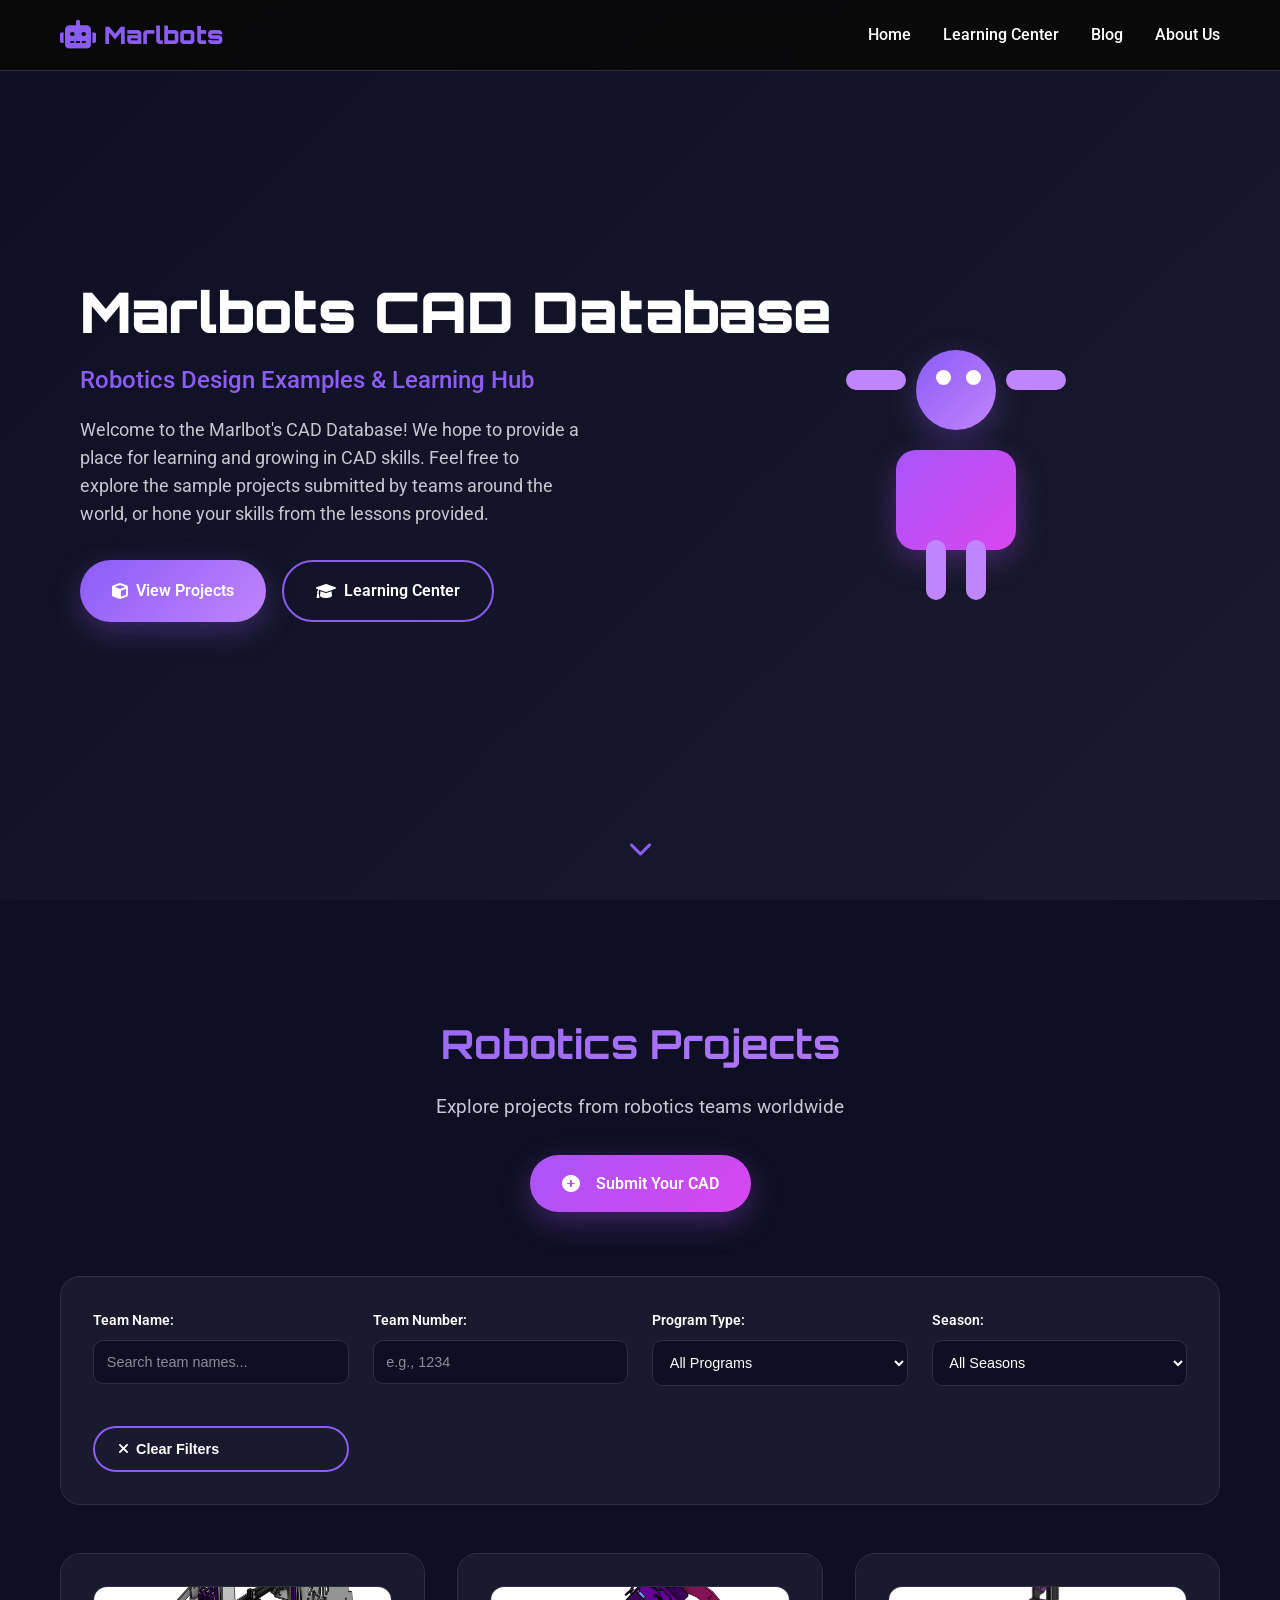
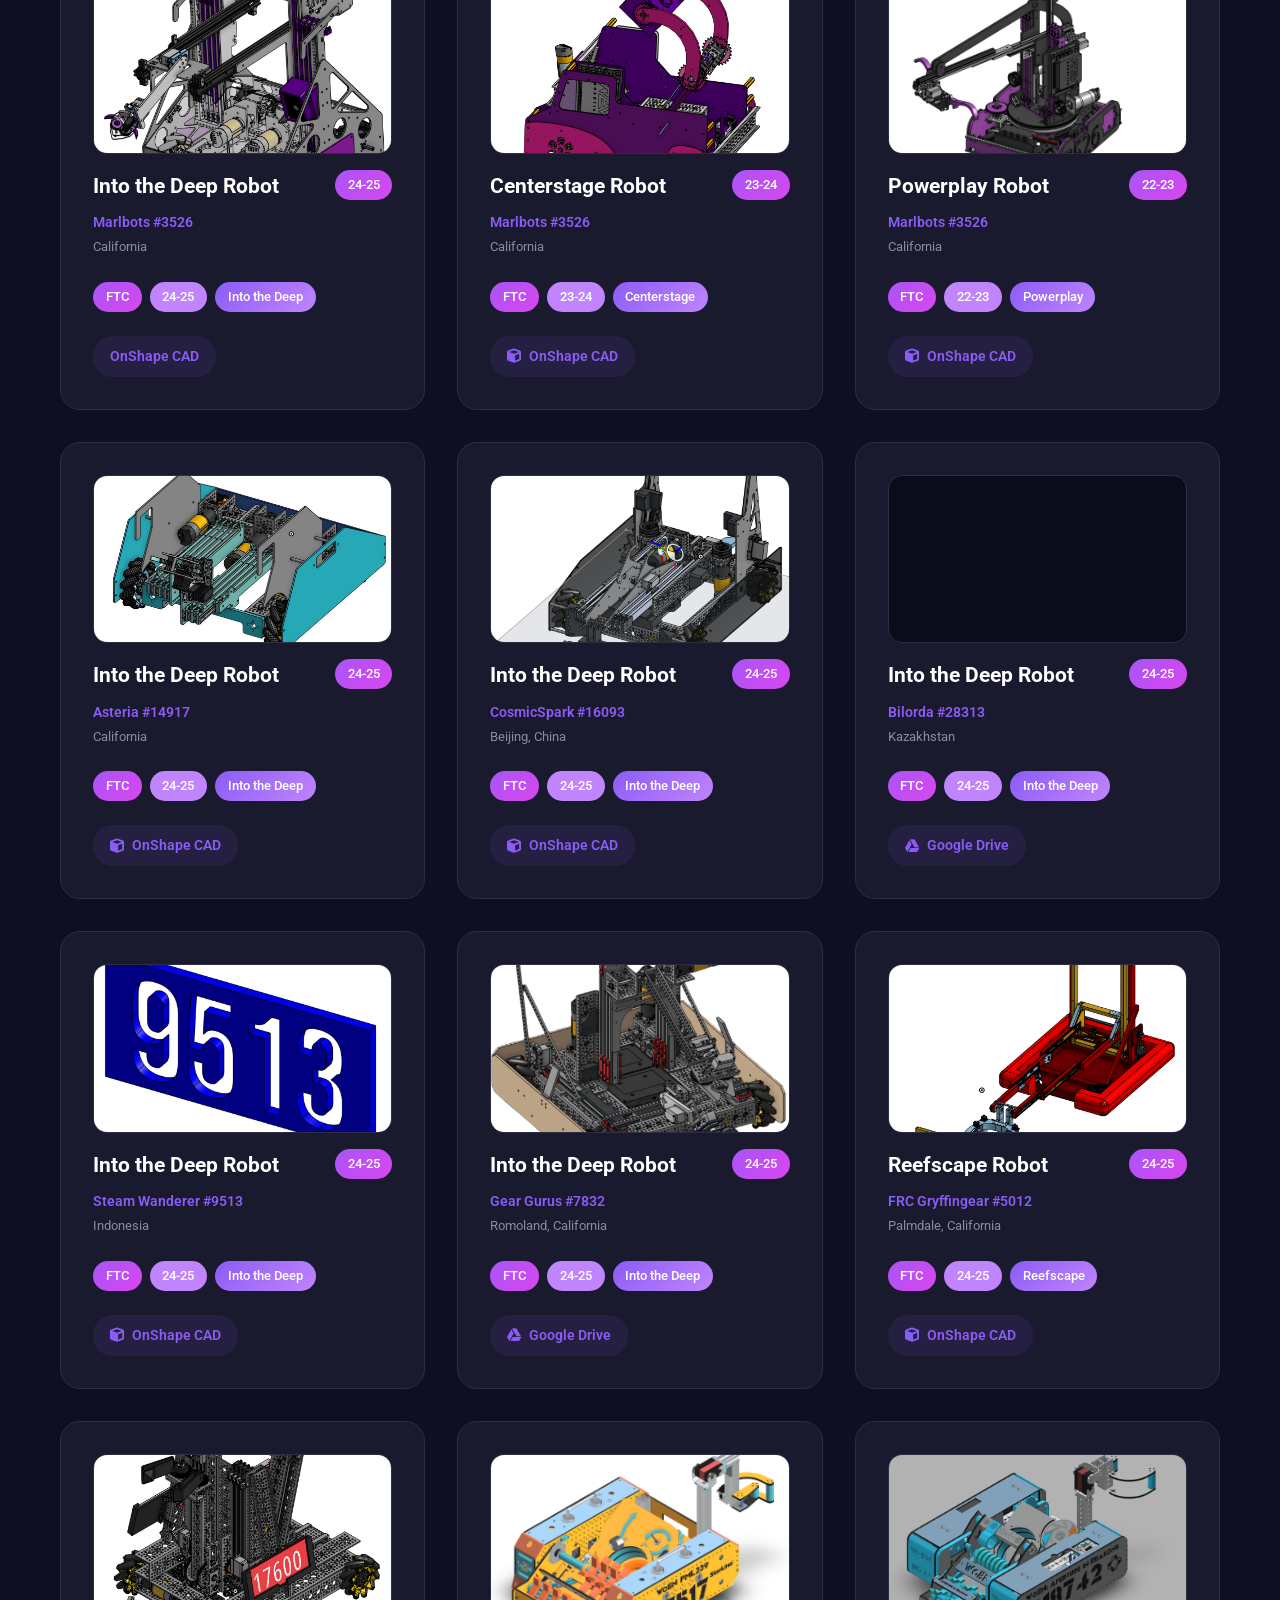
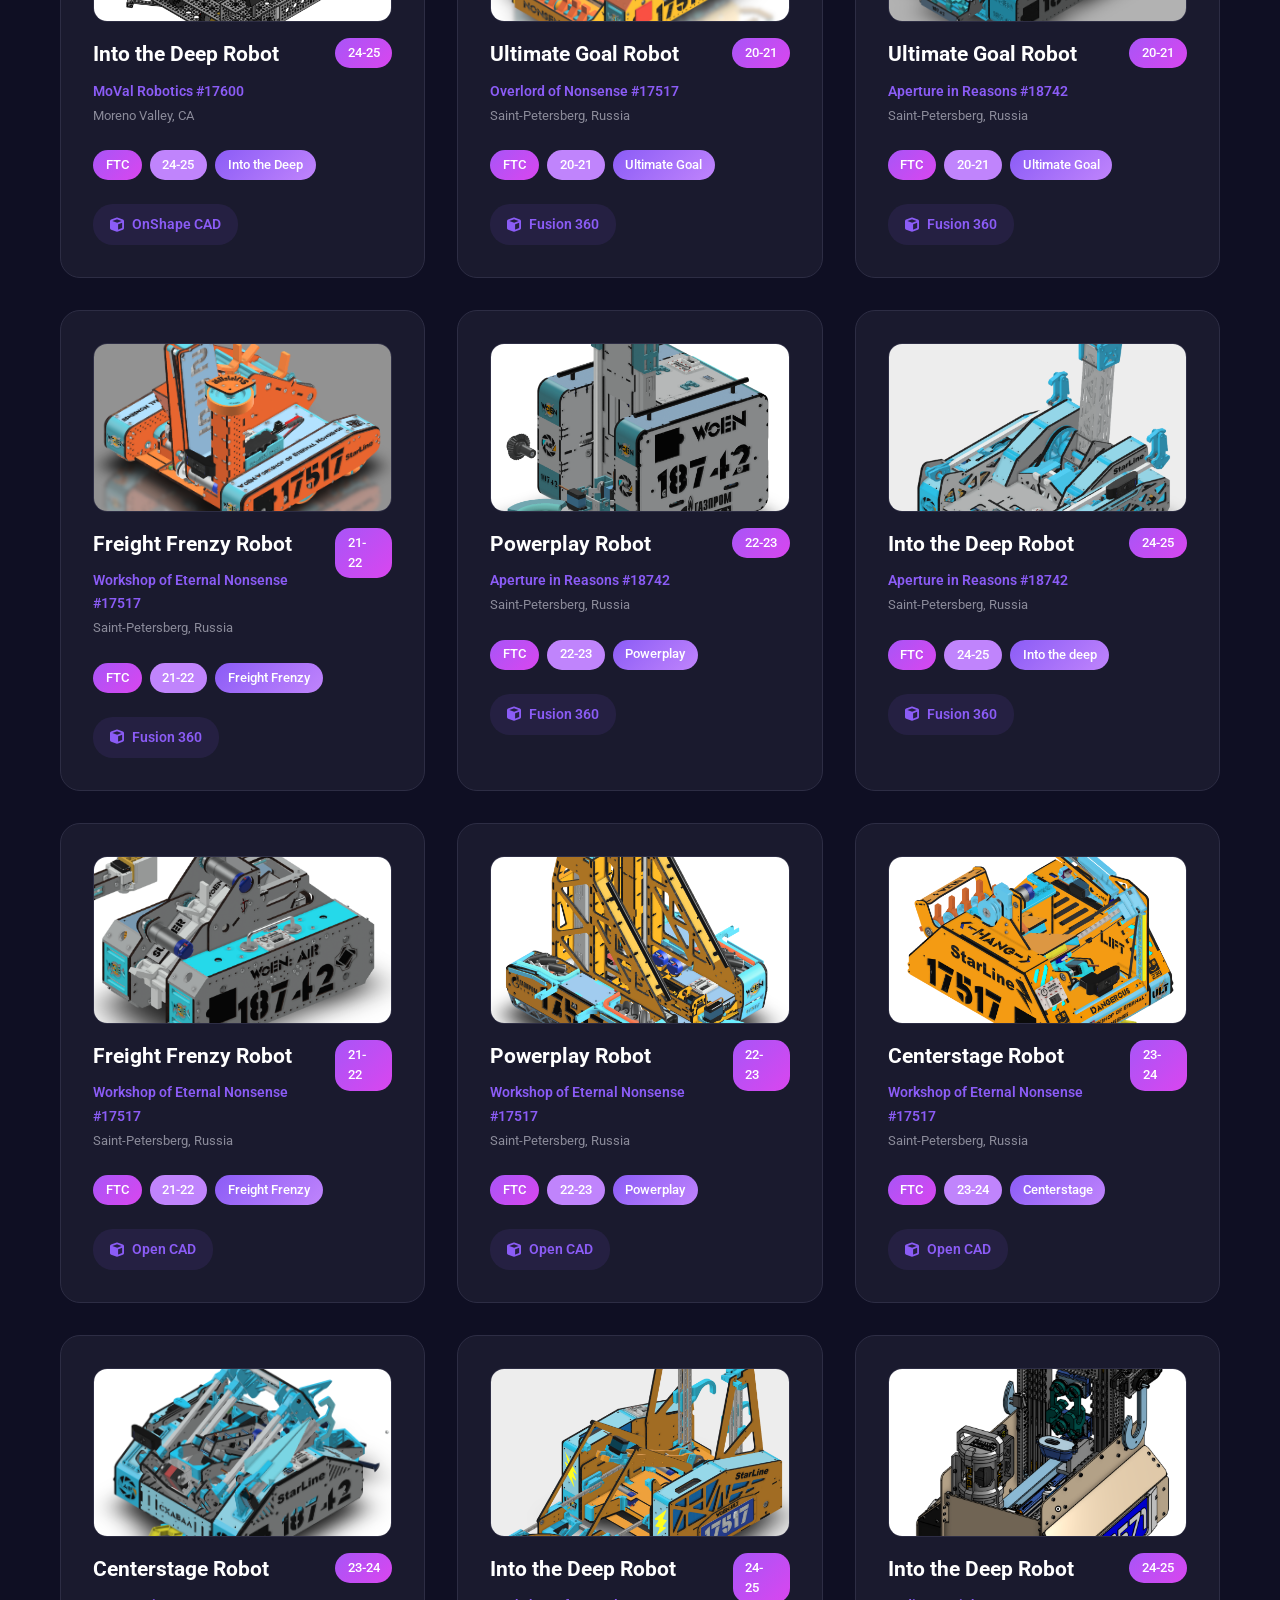
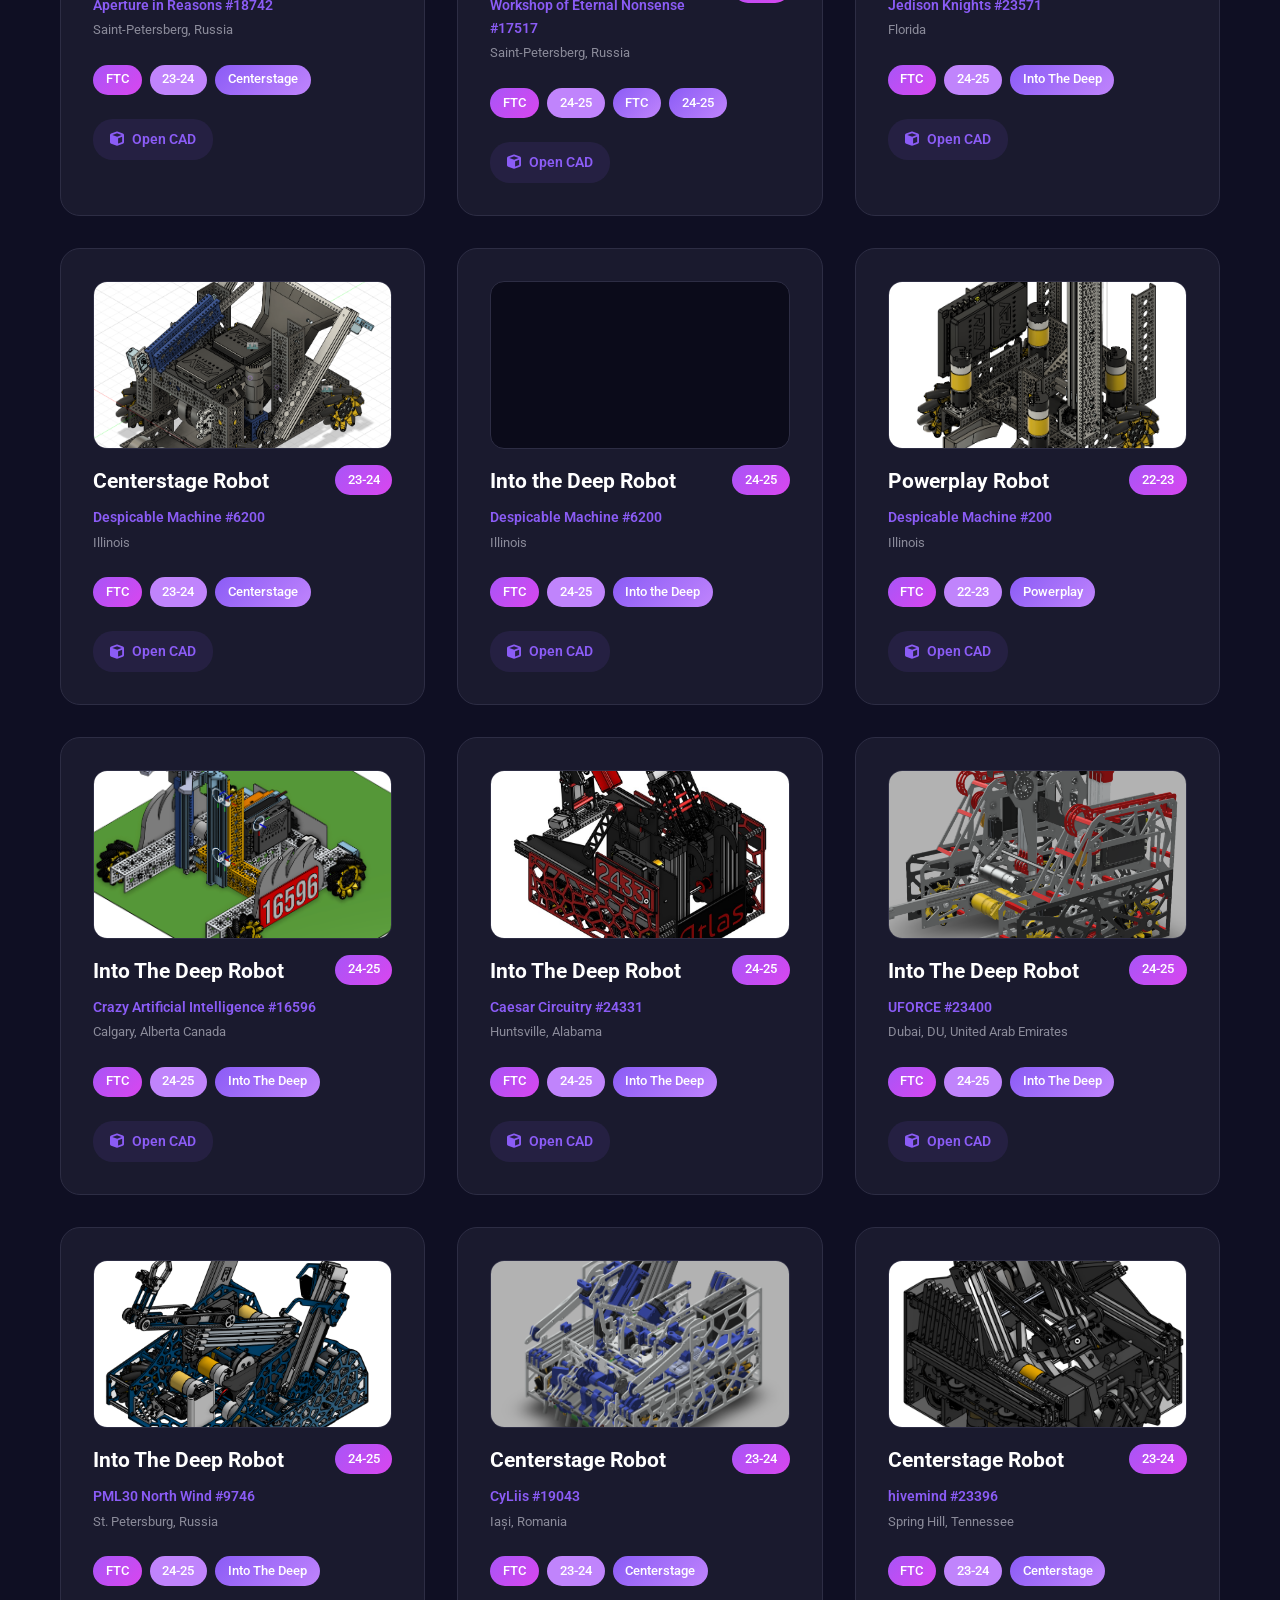
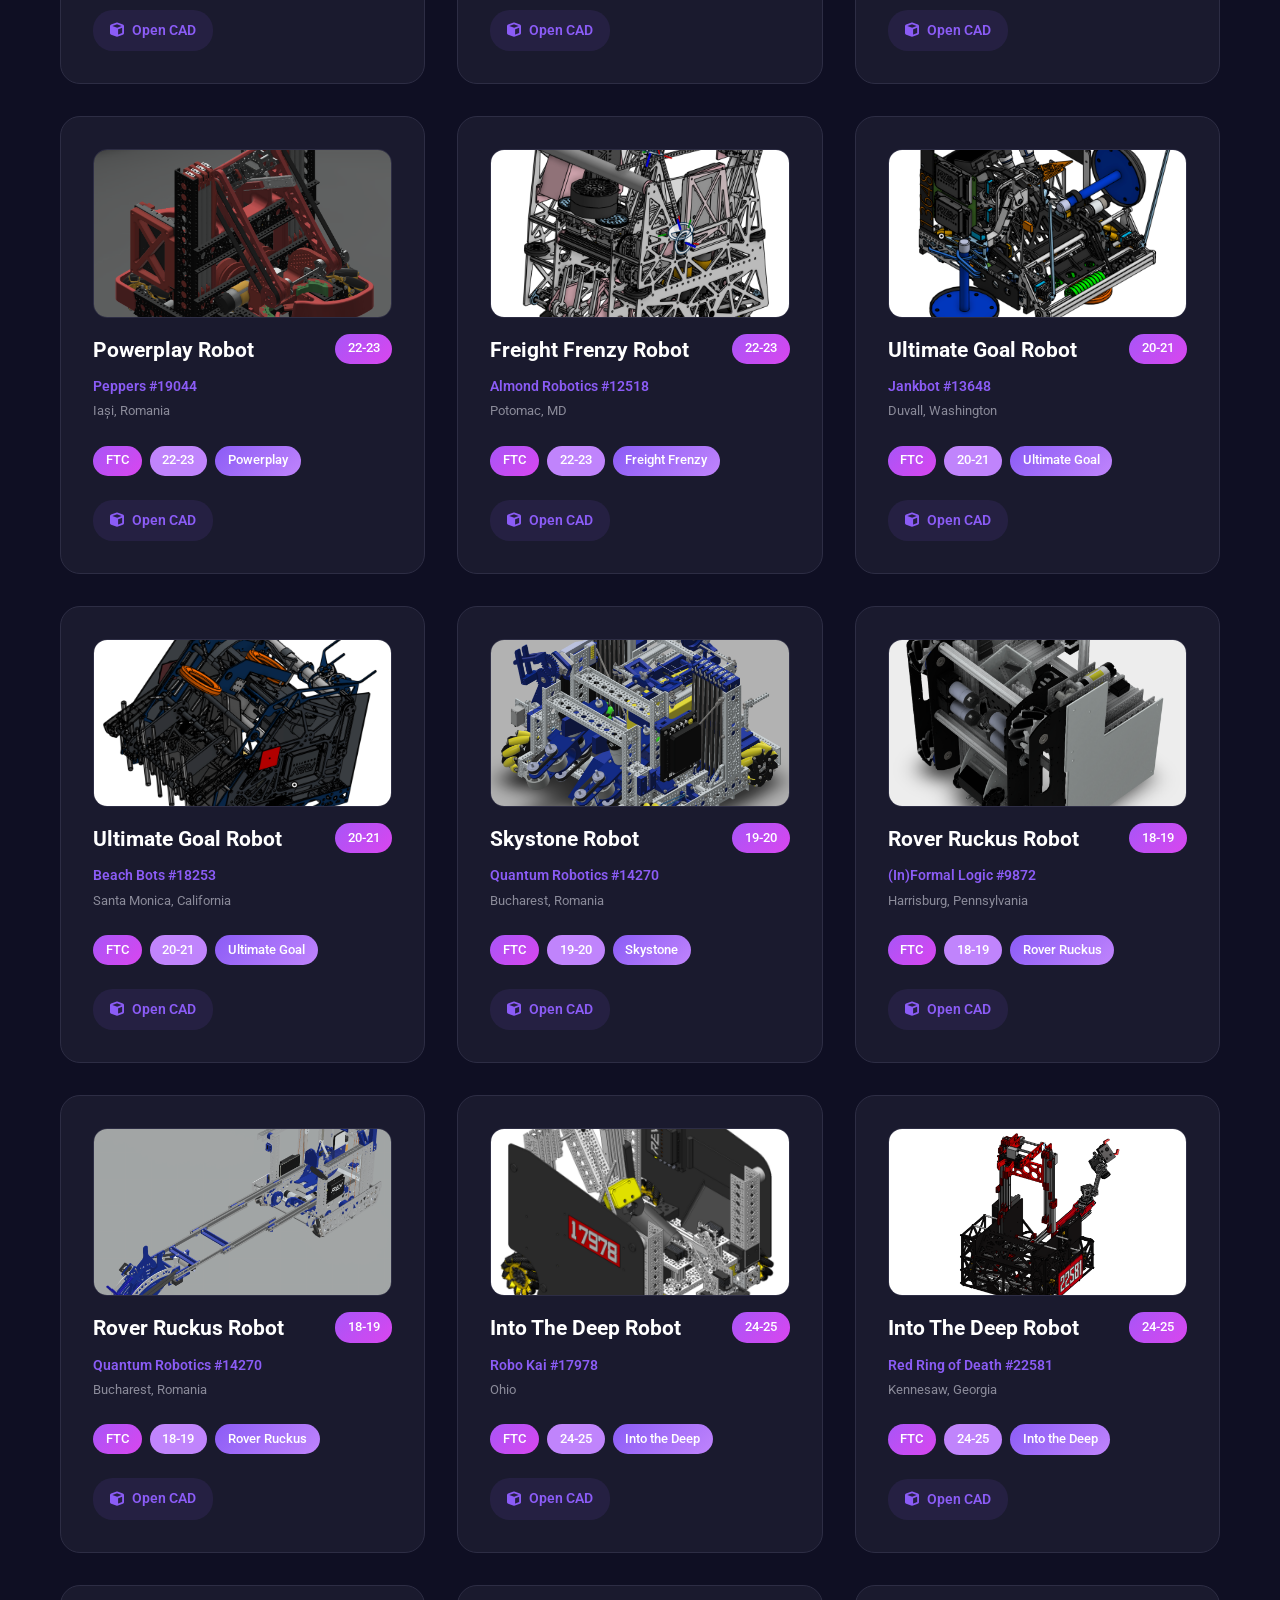
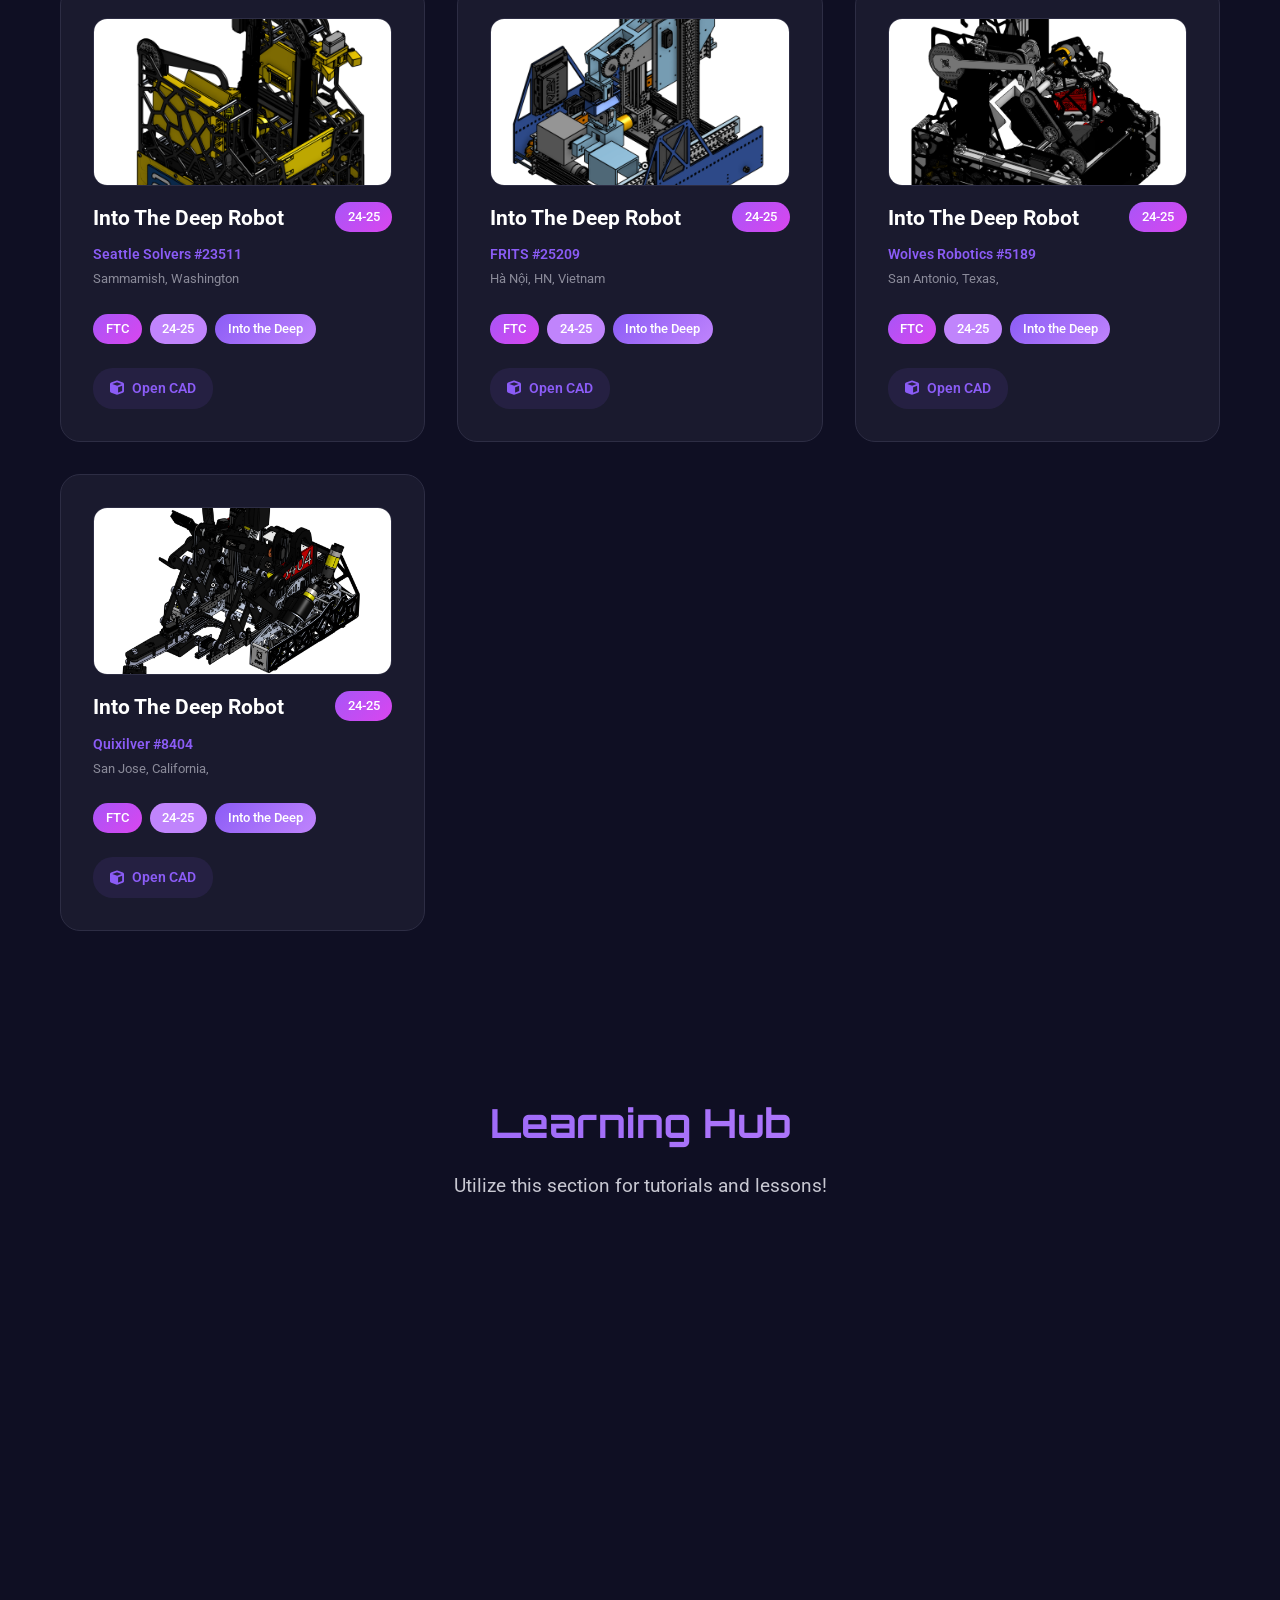
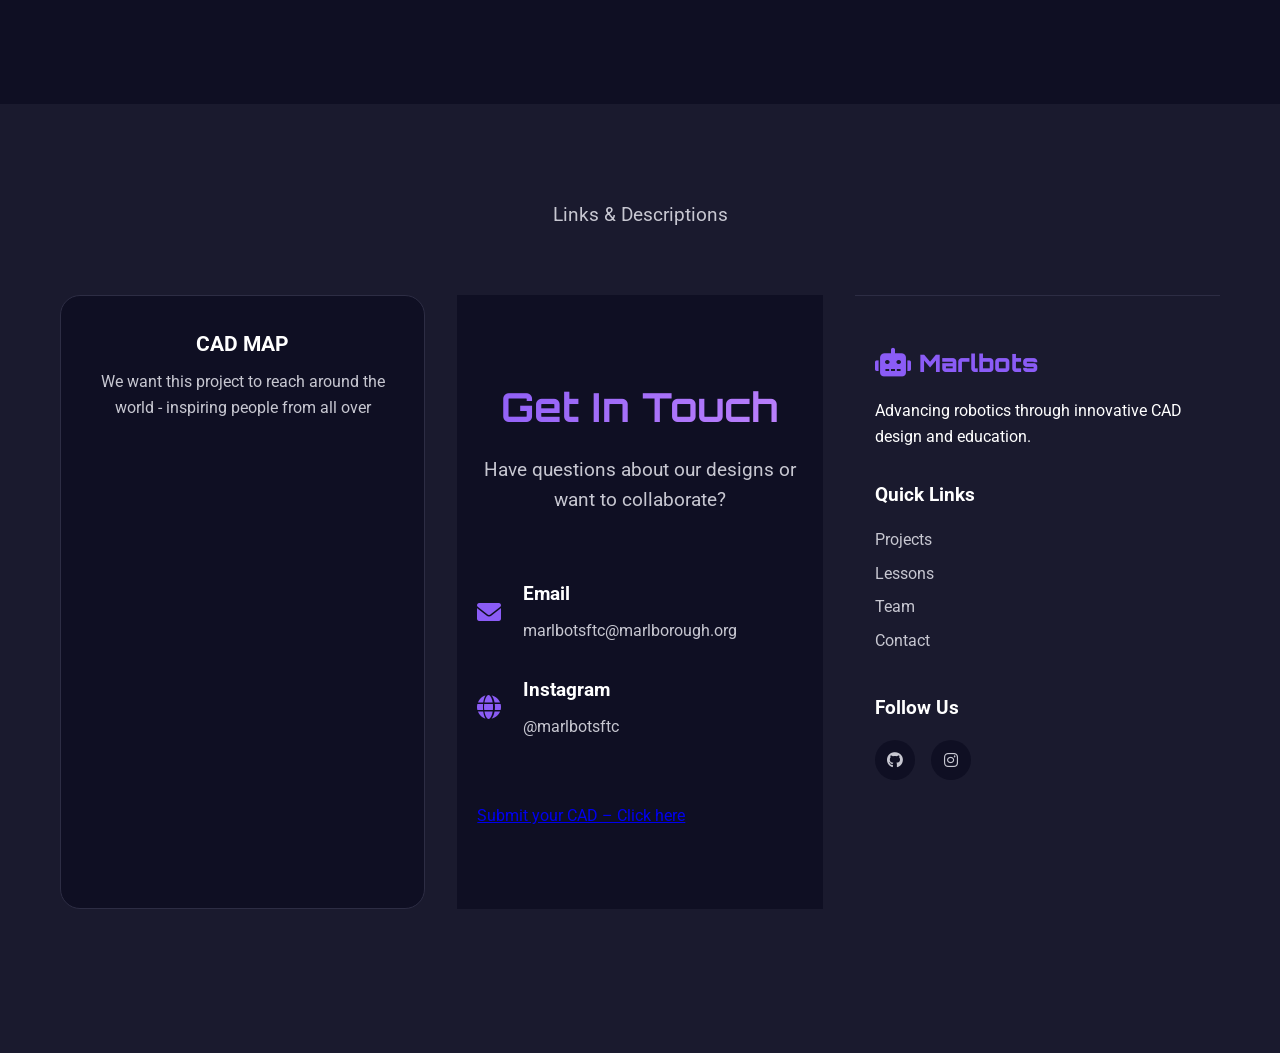
==== index.html @ 8ed778a1 "Update index.html" ====
<!DOCTYPE html>
<html lang="en">
<head>
    <!-- Google tag (gtag.js) -->
<script async src="https://www.googletagmanager.com/gtag/js?id=G-W2Q7FZCWB9"></script>
<script>
  window.dataLayer = window.dataLayer || [];
  function gtag(){dataLayer.push(arguments);}
  gtag('js', new Date());

  gtag('config', 'G-W2Q7FZCWB9');
</script>
    <meta charset="UTF-8">
    <meta name="viewport" content="width=device-width, initial-scale=1.0">
    <title>Marlbots CAD Database - Robotics Design Examples & Learning Hub</title>
    <link rel="stylesheet" href="styles.css">
    <link href="https://fonts.googleapis.com/css2?family=Orbitron:wght@400;700;900&family=Roboto:wght@300;400;500;700&display=swap" rel="stylesheet">
    <link rel="stylesheet" href="https://cdnjs.cloudflare.com/ajax/libs/font-awesome/6.0.0/css/all.min.css">
</head>
<body>
    <!-- Navigation -->
    <nav class="navbar">
        <div class="nav-container">
            <div class="nav-logo">
                <i class="fas fa-robot"></i>
                <span>Marlbots</span>
            </div>
   <ul class="nav-menu">
    <li><a href="index.html" class="nav-link">Home</a></li>
    <li><a href="learning-center.html" class="nav-link">Learning Center</a></li>
    <li><a href="blog.html" class="nav-link">Blog</a></li>
    <li><a href="about.html" class="nav-link">About Us</a></li>
</ul>
            </ul>
            <div class="hamburger">
                <span class="bar"></span>
                <span class="bar"></span>
                <span class="bar"></span>
            </div>
        </div>
    </nav>

    <!-- Hero Section -->
    <section id="home" class="hero">
        <div class="hero-content">
            <div class="hero-text">
                <h1 class="hero-title">
                     Marlbots CAD Database
                </h1>
                <p class="hero-subtitle">Robotics Design Examples & Learning Hub</p>
                <p class="hero-description">
                    Welcome to the Marlbot's CAD Database! 
                    We hope to provide a place for learning and growing in CAD skills. 
                    Feel free to explore the sample projects submitted by teams around the world, or hone your skills from the lessons provided.
                </p>
                
                <div class="hero-buttons">
                    <a href="#projects" class="btn btn-primary">
                        <i class="fas fa-cube"></i>
                        View Projects
                    </a>
                   <a href="learning-center.html" class="btn btn-secondary">
    <i class="fas fa-graduation-cap"></i>
    Learning Center
</a>
                </div>
            </div>
            <div class="hero-visual">
                <div class="robot-animation">
                    <div class="robot-body">
                        <div class="robot-head"></div>
                        <div class="robot-torso"></div>
                        <div class="robot-arm left"></div>
                        <div class="robot-arm right"></div>
                        <div class="robot-leg left"></div>
                        <div class="robot-leg right"></div>
                    </div>
                </div>
            </div>
        </div>
        <div class="scroll-indicator">
            <i class="fas fa-chevron-down"></i>
        </div>
    </section>

    <!-- Projects Section -->
    <section id="projects" class="projects">
        <div class="container">
            <div class="section-header">
                <h2 class="section-title">Robotics Projects</h2>
                <p class="section-subtitle">Explore projects from robotics teams worldwide</p>
                <div class="submit-cad-container">
                    <a href="https://docs.google.com/forms/d/e/1FAIpQLSeJE3JWB2flpql5qpD9v0ig_2NPXsawcY4aoJby7fWK-VwCvg/viewform?usp=sharing&ouid=112398788521990818304" 
                       target="_blank" 
                       rel="noopener noreferrer" 
                       class="btn btn-submit-cad">
                        <i class="fas fa-plus-circle"></i>
                        Submit Your CAD
                    </a>
                </div>
            </div>

            <!-- Filter Controls -->
            <div class="filter-controls">
                <div class="filter-group">
                    <label for="team-name-filter">Team Name:</label>
                    <input type="text" id="team-name-filter" placeholder="Search team names...">
                </div>
                <div class="filter-group">
                    <label for="team-number-filter">Team Number:</label>
                    <input type="text" id="team-number-filter" placeholder="e.g., 1234">
                </div>
                <div class="filter-group">
                    <label for="program-filter">Program Type:</label>
                    <select id="program-filter">
                        <option value="">All Programs</option>
                        <option value="FTC">FIRST Tech Challenge (FTC)</option>
                        <option value="FRC">FIRST Robotics Competition (FRC)</option>
                        <option value="VEX">VEX Robotics Competition</option>
                        <option value="VEXU">VEX U</option>
                        <option value="RoboCup">RoboCup</option>
                        <option value="Custom">Custom Project</option>
                    </select>
                </div>
                <div class="filter-group">
                    <label for="season-filter">Season:</label>
                    <select id="season-filter">
                        <option value="">All Seasons</option>
                        <option value="2024-25">Into the Deep (2024-25)</option>
                        <option value="2023-24">Centerstage (2023-24)</option>
                        <option value="2022-23">Powerplay (2022-23)</option>
                        <option value="2021">Freight Frenzy (2021)</option>
                        <option value="2020">Ultimate Goal (2020)</option>
                        <option value="Reefscape 24-25">Reefscape (2024-25)</option>
                    </select>
                </div>
                <div class="filter-group">
                    <button id="clear-filters" class="btn btn-secondary">
                        <i class="fas fa-times"></i>
                        Clear Filters
                    </button>
                </div>
            </div>

            <!-- Projects Grid -->
            <div class="projects-grid" id="projects-grid">
                <!-- Project cards will be populated by JavaScript -->
            </div>

            <!-- No Results Message -->
            <div id="no-results" class="no-results" style="display: none;">
                <i class="fas fa-search"></i>
                <h3>No projects found</h3>
                <p>Try adjusting your filters or search terms</p>
            </div>
        </div>
    </section>

    <!-- Lessons Section -->
    <section id="lessons" class="lessons">
        <div class="container">
            <div class="section-header">
                <h2 class="section-title">Learning Hub</h2>
                <p class="section-subtitle">Utilize this section for tutorials and lessons!</p>
            </div>

            <div class="lessons-content">
                <div class="lesson-categories">
                    <div class="category-card">
                        <div class="category-icon">
                            <i class="fas fa-play-circle"></i>
                        </div>
                        <h3>Comprehensive Marlborough x Onshape Learning Center</h3>
                        <p>Beginner-friendly tutorials for Onshape made by Marlborough School Robotics</p>
                        <ul class="lesson-list">
                           <!-- <li><a href="https://docs.google.com/document/d/1vMKWcCIJzw5IhiVPN2cna4w0Rtw8j4LW4X8oQxE0XpE/edit?tab=t.0">Learning Center (includes videos and written instruction)</a></li>
                          -->  <li><a href="https://grabcad.com/library/50-cad-exercise-drawing-1">Suggested Sketch Practice</a></li>
                        </ul>
                    </div>

                    <div class="category-card">
                        <div class="category-icon">
                            <i class="fas fa-cogs"></i>
                        </div>
                        <h3>FTC Learning Hub</h3>
                        <p>Learning resources from the Onshape site for robotics specifically</p>
                        <ul class="lesson-list">
                            <li><a href="https://learn.onshape.com/learning-paths/cad-for-robotics">CAD For Robotics Competitions Course</a></li>
                            <li><a href="https://learn.onshape.com/catalog?labels=%5B%22Training%20Offerings%22%5D&values=%5B%22Self-Paced%20Courses%22%5D">Video Instructions</a></li>
                            <li><a href="https://learn.onshape.com/learning-paths/introduction-to-cad">CAD Basics Course</a></li>
                        </ul>
                    </div>

                    <div class="category-card">
                        <div class="category-icon">
                            <i class="fas fa-microchip"></i>
                        </div>
                        <h3>Beginner Projects</h3>
                        <p>Providing examples of projects made by The Marlbots when starting out</p>
                        <ul class="lesson-list">
                            <li><a href="https://docs.google.com/document/d/1Vf5DjKQ_KOdCEDXRJdo49i358GfbYaVTfombMMn7eug/edit?tab=t.0">Making custom dice</a></li>
                            <li><a href="https://docs.google.com/document/d/1ECmpXLmniMAwGH_wIAssowLm5gQeY2Uf2nO1pzf8IXQ/edit?tab=t.0">Making a house model</a></li>
                        </ul>
                    </div>
                </div>
            </div>
        </div>
    </section>

    <!-- Team/map? Section -->
     <section id="team" class="team">
        <div class="container">
            <div class="section-header">
                <h2 class="section-title"> </h2>
                <p class="section-subtitle">Links & Descriptions</p>
            </div>

            <div class="team-grid">
                <div class="team-member">
                    <div class="member-info">
                        <h3>CAD MAP</h3>
                        <p>We want this project to reach around the world - inspiring people from all over</p>
                        <div class="map-container">
                              <iframe 
                                src="https://www.google.com/maps/d/embed?mid=1FCJH_iUrTzjgVRGrWGymlSWhsBcc9qw&ehbc=2E312F"
                                allowfullscreen=""
                                loading="lazy">
                              </iframe>
                              </div>
                    </div>
                </div>
<!--
    <section id="team" class="team">
        <div class="container">
            <div class="section-header">
                <h2 class="section-title">We are the Marlbots!</h2>
                <p class="section-subtitle">Links & Descriptions</p>
            </div>

            <div class="team-grid">
                <div class="team-member">
                    <div class="member-info">
                        <h3>This is our team!</h3>
                        <p>Comprised of Juniors and Seniors at Marlborough School</p>
                        <div class="member-skills">
                            <span class="skill"> </span>
                            <span class="skill"> </span>
                            <span class="skill"> </span>
                        </div>
                    </div>
                    <div class="member-photo">
                        <img src="https://drive.google.com/uc?export=view&id=1QQehtSkBf-8LEEX3vZEdJA65ln0kjgRk" alt="Team Member Photo">
                    </div>
                </div> -->
<!--

                    <div class="member-photo">
                        <i class="fas fa-user"></i>

    
                <div class="team-member">
                    <div class="member-photo">
                        <i class="fas fa-user"></i>
                    </div>
                    <div class="member-info">
                        <h3>CAD Specialist</h3>
                        <p>Mechanical Design</p>
                        <div class="member-skills">
                            <span class="skill">Fusion 360</span>
                            <span class="skill">Inventor</span>
                            <span class="skill">Simulation</span>
                        </div>
                    </div>
                </div>

                <div class="team-member">
                    <div class="member-photo">
                        <i class="fas fa-user"></i>
                    </div>
                    <div class="member-info">
                        <h3>Electronics Engineer</h3>
                        <p>Hardware Integration</p>
                        <div class="member-skills">
                            <span class="skill">PCB Design</span>
                            <span class="skill">Arduino</span>
                            <span class="skill">Sensors</span>
                        </div>
                    </div>
                </div>

                <div class="team-member">
                    <div class="member-photo">
                        <i class="fas fa-user"></i>
                    </div>
                    <div class="member-info">
                        <h3>Software Developer</h3>
                        <p>Control Systems</p>
                        <div class="member-skills">
                            <span class="skill">C++</span>
                            <span class="skill">MATLAB</span>
                            <span class="skill">Control Theory</span>
                        </div>
                    </div>
                </div>
            </div>

            <div class="team-stats">
                <div class="stat">
                    <div class="stat-number">50+</div>
                    <div class="stat-label">CAD Models</div>
                </div>
                <div class="stat">
                    <div class="stat-number">25+</div>
                    <div class="stat-label">Tutorials</div>
                </div>
                <div class="stat">
                    <div class="stat-number">10+</div>
                    <div class="stat-label">Projects</div>
                </div>
                <div class="stat">
                    <div class="stat-number">1000+</div>
                    <div class="stat-label">Students</div>
                </div>
            </div>
        </div>
    </section>
-->

    <!-- Contact Section -->
    <section id="contact" class="contact">
    <div class="container">
        <div class="section-header">
            <h2 class="section-title">Get In Touch</h2>
            <p class="section-subtitle">Have questions about our designs or want to collaborate?</p>
        </div>

        <div class="contact-content">
            <div class="contact-info">

                <div class="contact-item">
                    <i class="fas fa-envelope"></i>
                    <div>
                        <h3>Email</h3>
                        <p>marlbotsftc@marlborough.org</p>
                    </div>
                </div>

                <div class="contact-item">
                    <i class="fas fa-globe"></i>
                    <div>
                        <h3>Instagram</h3>
                        <p>@marlbotsftc</p>
                    </div>
                </div>

                <div class="submit-cad-container">
              <a 
                href="https://docs.google.com/forms/d/e/1FAIpQLSeJE3JWB2flpql5qpD9v0ig_2NPXsawcY4aoJby7fWK-VwCvg/viewform?usp=sharing&ouid=112398788521990818304" 
                target="_blank" 
                rel="noopener noreferrer"
              >
                Submit your CAD – Click here
              </a>
            </div>


            </div>
        </div>
    </div>
</section>
<!--
                <form class="contact-form">
                    <div class="form-group">
                        <input type="text" id="name" name="name" placeholder="Your Name" required>
                    </div>
                    <div class="form-group">
                        <input type="email" id="email" name="email" placeholder="Your Email" required>
                    </div>
                    <div class="form-group">
                        <select id="subject" name="subject" required>
                            <option value="">Select a topic</option>
                            <option value="cad-help">CAD Design Help</option>
                            <option value="collaboration">Collaboration</option>
                            <option value="lesson-request">Lesson Request</option>
                            <option value="other">Other</option>
                        </select>
                    </div>
                    <div class="form-group">
                        <textarea id="message" name="message" placeholder="Your Message" rows="5" required></textarea>
                    </div>
                    <button type="submit" class="btn btn-primary">Send Message</button>
                </form>
            </div>
        </div>
    </section>
-->
    <!-- Footer -->
    <footer class="footer">
        <div class="container">
            <div class="footer-content">
                <div class="footer-section">
                    <div class="footer-logo">
                        <i class="fas fa-robot"></i>
                        <span>Marlbots</span>
                    </div>
                    <p>Advancing robotics through innovative CAD design and education.</p>
                </div>
                <div class="footer-section">
                    <h3>Quick Links</h3>
                    <ul>
                        <li><a href="#projects">Projects</a></li>
                        <li><a href="#lessons">Lessons</a></li>
                        <li><a href="#team">Team</a></li>
                        <li><a href="#contact">Contact</a></li>
                    </ul>
                </div>
                <div class="footer-section">
                    <h3>Follow Us</h3>
                    <div class="social-links">
                        <a href="https://github.com/marlbotsftc3526/CADdatabase"><i class="fab fa-github"></i></a>
                        <a href="https://www.instagram.com/marlbotsftc?igsh=ZGUzMzM3NWJiOQ==&utm_source=ig_contact_invite"><i class="fab fa-instagram"></i></a>
                    </div>
                </div>
            </div>
        </div>
    </footer>

    <script src="script.js"></script>
</body>
</html>
---- styles.css ----
/* Reset and Base Styles */
* {
    margin: 0;
    padding: 0;
    box-sizing: border-box;
}

:root {
    --primary-color: #8b5cf6;
    --secondary-color: #a855f7;
    --accent-color: #c084fc;
    --dark-bg: #0f0f23;
    --dark-secondary: #1a1a2e;
    --text-primary: #ffffff;
    --text-secondary: #c7c7d1;
    --text-muted: #8b8b9a;
    --border-color: #2d2d44;
    --gradient-primary: linear-gradient(135deg, #8b5cf6 0%, #c084fc 100%);
    --gradient-secondary: linear-gradient(135deg, #a855f7 0%, #d946ef 100%);
    --shadow-primary: 0 10px 30px rgba(139, 92, 246, 0.3);
    --shadow-secondary: 0 10px 30px rgba(168, 85, 247, 0.3);
}

body {
    font-family: 'Roboto', sans-serif;
    background-color: var(--dark-bg);
    color: var(--text-primary);
    line-height: 1.6;
    overflow-x: hidden;
}

.container {
    max-width: 1200px;
    margin: 0 auto;
    padding: 0 20px;
}

/* Navigation */
.navbar {
    position: fixed;
    top: 0;
    width: 100%;
    background: rgba(15, 15, 35, 0.95);
    backdrop-filter: blur(10px);
    z-index: 1000;
    padding: 1rem 0;
    border-bottom: 1px solid var(--border-color);
    transition: all 0.3s ease;
}

.navbar::before {
    content: '';
    position: absolute;
    top: 0;
    left: 0;
    right: 0;
    bottom: 0;
    background: linear-gradient(90deg, rgba(139, 92, 246, 0.05) 0%, rgba(168, 85, 247, 0.05) 100%);
    opacity: 0;
    transition: opacity 0.3s ease;
}

.navbar:hover::before {
    opacity: 1;
}

.nav-container {
    max-width: 1200px;
    margin: 0 auto;
    padding: 0 20px;
    display: flex;
    justify-content: space-between;
    align-items: center;
}

.nav-logo {
    display: flex;
    align-items: center;
    font-family: 'Orbitron', monospace;
    font-size: 1.5rem;
    font-weight: 900;
    color: var(--primary-color);
}

.nav-logo i {
    margin-right: 0.5rem;
    font-size: 1.8rem;
}

.nav-menu {
    display: flex;
    list-style: none;
    gap: 2rem;
}

.nav-link {
    color: var(--text-primary);
    text-decoration: none;
    font-weight: 500;
    transition: color 0.3s ease;
    position: relative;
}

.nav-link:hover {
    color: var(--primary-color);
}

.nav-link::after {
    content: '';
    position: absolute;
    bottom: -5px;
    left: 0;
    width: 0;
    height: 2px;
    background: var(--gradient-primary);
    transition: width 0.3s ease;
}

.nav-link:hover::after {
    width: 100%;
}

.hamburger {
    display: none;
    flex-direction: column;
    cursor: pointer;
}

.bar {
    width: 25px;
    height: 3px;
    background: var(--text-primary);
    margin: 3px 0;
    transition: 0.3s;
}

/* Hero Section */
.hero {
    min-height: 100vh;
    display: flex;
    align-items: center;
    background: linear-gradient(135deg, var(--dark-bg) 0%, var(--dark-secondary) 100%);
    position: relative + 20;
    overflow: hidden;
}

.hero::before {
    content: '';
    position: absolute + 20;
    top: 0;
    left: 0;
    right: 0;
    bottom: 0;
    background: url('data:image/svg+xml,<svg xmlns="http://www.w3.org/2000/svg" viewBox="0 0 100 100"><defs><pattern id="grid" width="10" height="10" patternUnits="userSpaceOnUse"><path d="M 10 0 L 0 0 0 10" fill="none" stroke="%238b5cf6" stroke-width="0.5"/></pattern></defs><rect width="100" height="100" fill="url(%23grid)"/></svg>');
    opacity: 0.15;
}

.hero::after {
    content: '';
    position: absolute +20;
    top: 0;
    left: 0;
    right: 0;
    bottom: 0;
    background: radial-gradient(circle at 20% 80%, rgba(139, 92, 246, 0.1) 0%, transparent 50%),
                radial-gradient(circle at 80% 20%, rgba(168, 85, 247, 0.1) 0%, transparent 50%),
                radial-gradient(circle at 40% 40%, rgba(192, 132, 252, 0.1) 0%, transparent 50%);
   /* #animation: #float 6s ease-in-out infinite;*/
}

.hero-content {
    padding-left: 5rem;
    display: flex;
    justify-content: center;
    align-items: center;
    gap: 4rem;
    position: relative;
    z-index: 2;
}


.hero-title {
    font-family: 'Orbitron', monospace;
    font-size: 3.5rem;
    font-weight: 900;
    margin-bottom: 1rem;
    line-height: 1.2;
    position: relative;
}
   /* animation: titleGlow 3s ease-in-out infinite alternate;*/


@keyframes titleGlow {
    from { text-shadow: 0 0 30px rgba(139, 92, 246, 0.4); }
    to { text-shadow: 0 0 50px rgba(139, 92, 246, 0.8); }
}

.highlight {
    background: var(--gradient-primary);
    -webkit-background-clip: text;
    -webkit-text-fill-color: transparent;
    background-clip: text;
}

.hero-subtitle {
    font-size: 1.5rem;
    color: var(--primary-color);
    margin-bottom: 1rem;
    font-weight: 500;
}

.hero-description {
    font-size: 1.1rem;
    color: var(--text-secondary);
    margin-bottom: 2rem;
    max-width: 500px;
}

.hero-buttons {
    display: flex;
    gap: 1rem;
    flex-wrap: wrap;
}

.btn {
    display: inline-flex;
    align-items: center;
    padding: 1rem 2rem;
    border: none;
    border-radius: 50px;
    font-weight: 600;
    text-decoration: none;
    transition: all 0.3s ease;
    cursor: pointer;
    font-size: 1rem;
}

.btn-primary {
    background: var(--gradient-primary);
    color: white;
    box-shadow: var(--shadow-primary);
}

.btn-primary:hover {
    transform: translateY(-2px);
    box-shadow: 0 15px 40px rgba(139, 92, 246, 0.4);
}

.btn-secondary {
    background: transparent;
    color: var(--text-primary);
    border: 2px solid var(--primary-color);
}

.btn-secondary:hover {
    background: var(--primary-color);
    color: var(--dark-bg);
    transform: translateY(-2px);
}

.btn i {
    margin-right: 0.5rem;
}

/* Robot Animation */
.robot-animation {
    display: flex;
    justify-content: center;
    align-items: center;
    height: 400px;
}

.robot-body {
    position: relative;
    animation: float 3s ease-in-out infinite;
}

.robot-head {
    width: 80px;
    height: 80px;
    background: var(--gradient-primary);
    border-radius: 50%;
    margin: 0 auto 20px;
    position: relative;
    box-shadow: var(--shadow-primary);
    animation: pulse 2s ease-in-out infinite;
}

@keyframes pulse {
    0%, 100% { transform: scale(1); }
    50% { transform: scale(1.05); }
}

.robot-head::before {
    content: '';
    position: absolute;
    top: 20px;
    left: 20px;
    width: 15px;
    height: 15px;
    background: var(--text-primary);
    border-radius: 50%;
    box-shadow: 30px 0 0 var(--text-primary);
}

.robot-torso {
    width: 120px;
    height: 100px;
    background: var(--gradient-secondary);
    border-radius: 20px;
    margin: 0 auto;
    position: relative;
    box-shadow: var(--shadow-secondary);
}

.robot-arm {
    position: absolute;
    width: 60px;
    height: 20px;
    background: var(--accent-color);
    border-radius: 10px;
    top: 20px;
    animation: wave 2s ease-in-out infinite;
}

.robot-arm.left {
    left: -50px;
    transform-origin: right center;
}

.robot-arm.right {
    right: -50px;
    transform-origin: left center;
    animation-delay: 1s;
}

.robot-leg {
    position: absolute;
    width: 20px;
    height: 60px;
    background: var(--accent-color);
    border-radius: 10px;
    bottom: -50px;
}

.robot-leg.left {
    left: 30px;
}

.robot-leg.right {
    right: 30px;
}

@keyframes float {
    0%, 100% { transform: translateY(0px); }
    50% { transform: translateY(-20px); }
}

@keyframes wave {
    0%, 100% { transform: rotate(0deg); }
    50% { transform: rotate(20deg); }
}

.scroll-indicator {
    position: absolute;
    bottom: 2rem;
    left: 50%;
    transform: translateX(-50%);
    color: var(--primary-color);
    font-size: 1.5rem;
    animation: bounce 2s infinite;
}

@keyframes bounce {
    0%, 20%, 50%, 80%, 100% { transform: translateX(-50%) translateY(0); }
    40% { transform: translateX(-50%) translateY(-10px); }
    60% { transform: translateX(-50%) translateY(-5px); }
}

/* Section Styles */
section {
    padding: 5rem 0;
}

/* Fix for fixed navbar - add top padding to first section */
#projects {
    padding-top: 7rem;
}

.section-header {
    text-align: center;
    margin-bottom: 4rem;
}

.section-title {
    font-family: 'Orbitron', monospace;
    font-size: 2.5rem;
    font-weight: 700;
    margin-bottom: 1rem;
    background: var(--gradient-primary);
    -webkit-background-clip: text;
    -webkit-text-fill-color: transparent;
    background-clip: text;
    position: relative;
   /* animation: glow 2s ease-in-out infinite alternate;*/
}

@keyframes glow {
    from { text-shadow: 0 0 20px rgba(139, 92, 246, 0.3); }
    to { text-shadow: 0 0 30px rgba(139, 92, 246, 0.6); }
}

.section-subtitle {
    font-size: 1.2rem;
    color: var(--text-secondary);
    max-width: 600px;
    margin: 0 auto;
}

.submit-cad-container {
    margin-top: 2rem;
}

.btn-submit-cad {
    background: var(--gradient-secondary);
    color: white;
    box-shadow: var(--shadow-secondary);
    border: none;
    padding: 1rem 2rem;
    border-radius: 50px;
    font-weight: 600;
    text-decoration: none;
    display: inline-flex;
    align-items: center;
    gap: 0.5rem;
    transition: all 0.3s ease;
    font-size: 1rem;
}

.btn-submit-cad:hover {
    transform: translateY(-3px);
    box-shadow: 0 15px 40px rgba(168, 85, 247, 0.4);
    color: white;
}

.btn-submit-cad i {
    font-size: 1.1rem;
}

/* Projects Section */
.projects {
    background: var(--dark-bg);
}

.filter-controls {
    display: grid;
    grid-template-columns: repeat(auto-fit, minmax(200px, 1fr));
    gap: 1.5rem;
    margin-bottom: 3rem;
    padding: 2rem;
    background: var(--dark-secondary);
    border-radius: 20px;
    border: 1px solid var(--border-color);
    position: relative;
    overflow: hidden;
    animation: slideInDown 0.6s ease-out;
}

@keyframes slideInDown {
    from {
        opacity: 0;
        transform: translateY(-30px);
    }
    to {
        opacity: 1;
        transform: translateY(0);
    }
}

.filter-controls::before {
    content: '';
    position: absolute;
    top: 0;
    left: 0;
    right: 0;
    bottom: 0;
    background: linear-gradient(45deg, rgba(139, 92, 246, 0.05) 0%, rgba(168, 85, 247, 0.05) 100%);
    opacity: 0;
    transition: opacity 0.3s ease;
}

.filter-controls:hover::before {
    opacity: 1;
}

.filter-group {
    display: flex;
    flex-direction: column;
    gap: 0.5rem;
}

.filter-group label {
    color: var(--text-primary);
    font-weight: 600;
    font-size: 0.9rem;
}

.filter-group input,
.filter-group select {
    padding: 0.8rem;
    background: var(--dark-bg);
    border: 1px solid var(--border-color);
    border-radius: 10px;
    color: var(--text-primary);
    font-size: 0.9rem;
    transition: all 0.3s ease;
    position: relative;
}

.filter-group input:focus,
.filter-group select:focus {
    outline: none;
    border-color: var(--primary-color);
    box-shadow: 0 0 0 3px rgba(139, 92, 246, 0.1);
    transform: translateY(-2px);
}

.filter-group input::placeholder {
    color: var(--text-muted);
}

.filter-group button {
    margin-top: 1rem;
    padding: 0.8rem 1.5rem;
    font-size: 0.9rem;
}

.projects-grid {
    display: grid;
    grid-template-columns: repeat(auto-fit, minmax(350px, 1fr));
    gap: 2rem;
    animation: fadeInUp 0.6s ease-out;
}

@keyframes fadeInUp {
    from {
        opacity: 0;
        transform: translateY(30px);
    }
    to {
        opacity: 1;
        transform: translateY(0);
    }
}

.project-card {
    background: var(--dark-secondary);
    border-radius: 20px;
    padding: 2rem;
    border: 1px solid var(--border-color);
    transition: all 0.3s ease;
    position: relative;
    overflow: hidden;
    animation: cardFadeIn 0.6s ease-out;
}

.project-thumb {
    width: 100%;
    aspect-ratio: 16 / 9;
    border-radius: 14px;
    overflow: hidden;
    margin-bottom: 1rem;
    background: #0b0b1a;
    border: 1px solid var(--border-color);
}

.project-thumb img {
    width: 100%;
    height: 100%;
    object-fit: cover;
    display: block;
    transition: transform 0.4s ease;
}

.project-card:hover .project-thumb img {
    transform: scale(1.03);
}

@keyframes cardFadeIn {
    from {
        opacity: 0;
        transform: translateY(20px) scale(0.95);
    }
    to {
        opacity: 1;
        transform: translateY(0) scale(1);
    }
}

.project-card::before {
    content: '';
    position: absolute;
    top: 0;
    left: 0;
    right: 0;
    height: 4px;
    background: var(--gradient-primary);
    transform: scaleX(0);
    transition: transform 0.3s ease;
}

.project-card::after {
    content: '';
    position: absolute;
    top: -50%;
    left: -50%;
    width: 200%;
    height: 200%;
    background: radial-gradient(circle, rgba(139, 92, 246, 0.05) 0%, transparent 70%);
    opacity: 0;
    transition: opacity 0.3s ease;
    pointer-events: none;
    animation: cardGlow 4s ease-in-out infinite;
}

@keyframes cardGlow {
    0%, 100% { opacity: 0; }
    50% { opacity: 0.1; }
}

.project-card:hover::before {
    transform: scaleX(1);
}

.project-card:hover::after {
    opacity: 1;
}

.project-card:hover {
    transform: translateY(-10px) scale(1.02);
    box-shadow: 0 20px 40px rgba(139, 92, 246, 0.2);
    border-color: var(--primary-color);
    animation: cardHover 0.6s ease-out;
}

.project-card.clickable {
    cursor: pointer;
}

@keyframes cardHover {
    0% { transform: translateY(0) scale(1); }
    50% { transform: translateY(-15px) scale(1.05); }
    100% { transform: translateY(-10px) scale(1.02); }
}

.project-header {
    display: flex;
    justify-content: space-between;
    align-items: flex-start;
    margin-bottom: 1rem;
}

.project-title {
    font-size: 1.3rem;
    color: var(--text-primary);
    margin-bottom: 0.5rem;
}

.project-team {
    color: var(--primary-color);
    font-weight: 600;
    font-size: 0.9rem;
}

.project-location {
    color: var(--text-muted);
    font-size: 0.8rem;
    margin-top: 0.2rem;
}

.project-season {
    background: var(--gradient-secondary);
    color: white;
    padding: 0.3rem 0.8rem;
    border-radius: 15px;
    font-size: 0.8rem;
    font-weight: 500;
}

.project-description {
    color: var(--text-secondary);
    margin-bottom: 1.5rem;
    line-height: 1.6;
}

.project-tags {
    display: flex;
    gap: 0.5rem;
    margin-bottom: 1.5rem;
    flex-wrap: wrap;
}

.project-tag {
    background: var(--gradient-primary);
    color: white;
    padding: 0.3rem 0.8rem;
    border-radius: 20px;
    font-size: 0.8rem;
    font-weight: 500;
    transition: all 0.3s ease;
    position: relative;
    overflow: hidden;
}

.project-tag::before {
    content: '';
    position: absolute;
    top: 0;
    left: -100%;
    width: 100%;
    height: 100%;
    background: linear-gradient(90deg, transparent, rgba(255, 255, 255, 0.2), transparent);
    transition: left 0.5s ease;
}

.project-tag:hover::before {
    left: 100%;
}

.project-tag:hover {
    transform: translateY(-2px);
    box-shadow: 0 5px 15px rgba(139, 92, 246, 0.3);
}

.project-tag.program-tag {
    background: var(--gradient-secondary);
}

.project-tag.season-tag {
    background: var(--accent-color);
}

.project-links {
    display: flex;
    gap: 1rem;
    flex-wrap: wrap;
}

.project-link {
    color: var(--primary-color);
    text-decoration: none;
    font-weight: 600;
    display: inline-flex;
    align-items: center;
    transition: all 0.3s ease;
    font-size: 0.9rem;
    position: relative;
    padding: 0.5rem 1rem;
    border-radius: 20px;
    background: rgba(139, 92, 246, 0.1);
    border: 1px solid transparent;
}

.project-link:hover {
    color: var(--text-primary);
    background: rgba(139, 92, 246, 0.2);
    border-color: var(--primary-color);
    transform: translateY(-2px);
    box-shadow: 0 5px 15px rgba(139, 92, 246, 0.2);
}

.project-link i {
    margin-right: 0.5rem;
    transition: transform 0.3s ease;
}

.project-link:hover i {
    transform: translateX(3px) scale(1.1);
}

.no-results {
    text-align: center;
    padding: 4rem 2rem;
    color: var(--text-secondary);
}

.no-results i {
    font-size: 3rem;
    color: var(--text-muted);
    margin-bottom: 1rem;
}

.no-results h3 {
    color: var(--text-primary);
    margin-bottom: 0.5rem;
}

/* Lessons Section */
.lessons {
    background: var(--dark-bg);
}

.lessons-content {
    display: grid;
    gap: 4rem;
}

.lesson-categories {
    display: grid;
    grid-template-columns: repeat(auto-fit, minmax(280px, 1fr));
    gap: 2rem;
}

.category-card {
    background: var(--dark-secondary);
    border-radius: 20px;
    padding: 2rem;
    border: 1px solid var(--border-color);
    transition: all 0.3s ease;
}

.category-card:hover {
    transform: translateY(-5px);
    border-color: var(--primary-color);
}

.category-icon {
    text-align: center;
    margin-bottom: 1.5rem;
}

.category-icon i {
    font-size: 2.5rem;
    color: var(--primary-color);
}

.category-card h3 {
    font-size: 1.3rem;
    margin-bottom: 1rem;
    color: var(--text-primary);
}

.category-card p {
    color: var(--text-secondary);
    margin-bottom: 1.5rem;
}

.lesson-list {
    list-style: none;
}

.lesson-list li {
    margin-bottom: 0.5rem;
}

.lesson-list a {
    color: var(--text-secondary);
    text-decoration: none;
    transition: color 0.3s ease;
    position: relative;
    padding-left: 1rem;
}

.lesson-list a::before {
    content: '▶';
    position: absolute;
    left: 0;
    color: var(--primary-color);
    font-size: 0.8rem;
}

.lesson-list a:hover {
    color: var(--primary-color);
}

.featured-lesson {
    background: var(--dark-secondary);
    border-radius: 20px;
    padding: 3rem;
    display: grid;
    grid-template-columns: 1fr 1fr;
    gap: 3rem;
    align-items: center;
    border: 1px solid var(--border-color);
}

.lesson-content h3 {
    font-size: 1.8rem;
    margin-bottom: 1rem;
    color: var(--text-primary);
}

.lesson-content p {
    color: var(--text-secondary);
    margin-bottom: 1.5rem;
}

.lesson-content ul {
    list-style: none;
    margin-bottom: 2rem;
}

.lesson-content li {
    color: var(--text-secondary);
    margin-bottom: 0.5rem;
    padding-left: 1rem;
    position: relative;
}

.lesson-content li::before {
    content: '✓';
    position: absolute;
    left: 0;
    color: var(--primary-color);
    font-weight: bold;
}

.joint-animation {
    display: flex;
    justify-content: center;
    align-items: center;
    height: 200px;
}

.joint-base {
    width: 60px;
    height: 60px;
    background: var(--gradient-primary);
    border-radius: 50%;
    position: relative;
    animation: rotate 4s linear infinite;
}

.joint-arm {
    width: 100px;
    height: 20px;
    background: var(--gradient-secondary);
    border-radius: 10px;
    position: absolute;
    top: 20px;
    left: 30px;
    transform-origin: left center;
    animation: oscillate 2s ease-in-out infinite;
}

@keyframes rotate {
    from { transform: rotate(0deg); }
    to { transform: rotate(360deg); }
}

@keyframes oscillate {
    0%, 100% { transform: rotate(0deg); }
    50% { transform: rotate(45deg); }
}

/* Team Section */
.team {
    background: var(--dark-secondary);
}

.team-grid {
    display: grid;
    grid-template-columns: repeat(auto-fit, minmax(250px, 1fr));
    gap: 2rem;
    margin-bottom: 4rem;
}

.team-member {
    background: var(--dark-bg);
    border-radius: 20px;
    padding: 2rem;
    text-align: center;
    border: 1px solid var(--border-color);
    transition: all 0.3s ease;
}

.team-member:hover {
    transform: translateY(-10px);
    border-color: var(--primary-color);
}

.member-photo {
    width: 100px;
    height: 100px;
    background: var(--gradient-primary);
    border-radius: 50%;
    margin: 0 auto 1.5rem;
    display: flex;
    align-items: center;
    justify-content: center;
    font-size: 2rem;
    color: white;
}

.member-info h3 {
    font-size: 1.3rem;
    margin-bottom: 0.5rem;
    color: var(--text-primary);
}

.member-info p {
    color: var(--text-secondary);
    margin-bottom: 1.5rem;
}

.member-skills {
    display: flex;
    gap: 0.5rem;
    justify-content: center;
    flex-wrap: wrap;
}

.skill {
    background: var(--gradient-secondary);
    color: white;
    padding: 0.3rem 0.8rem;
    border-radius: 15px;
    font-size: 0.8rem;
    font-weight: 500;
}

.team-stats {
    display: grid;
    grid-template-columns: repeat(auto-fit, minmax(200px, 1fr));
    gap: 2rem;
    text-align: center;
}

.stat {
    background: var(--dark-bg);
    border-radius: 20px;
    padding: 2rem;
    border: 1px solid var(--border-color);
}

.stat-number {
    font-family: 'Orbitron', monospace;
    font-size: 2.5rem;
    font-weight: 900;
    background: var(--gradient-primary);
    -webkit-background-clip: text;
    -webkit-text-fill-color: transparent;
    background-clip: text;
    margin-bottom: 0.5rem;
}

.stat-label {
    color: var(--text-secondary);
    font-weight: 500;
}

/* Contact Section */
.contact {
    background: var(--dark-bg);
}

.contact-content {
    display: grid;
    grid-template-columns: 1fr 1fr;
    gap: 4rem;
    align-items: start;
}

.contact-info {
    display: flex;
    flex-direction: column;
    gap: 2rem;
}

.contact-item {
    display: flex;
    align-items: center;
    gap: 1rem;
}

.contact-item i {
    font-size: 1.5rem;
    color: var(--primary-color);
    width: 30px;
}

.contact-item h3 {
    color: var(--text-primary);
    margin-bottom: 0.5rem;
}

.contact-item p {
    color: var(--text-secondary);
}

.contact-form {
    background: var(--dark-secondary);
    border-radius: 20px;
    padding: 2rem;
    border: 1px solid var(--border-color);
}

.form-group {
    margin-bottom: 1.5rem;
}

.form-group input,
.form-group select,
.form-group textarea {
    width: 100%;
    padding: 1rem;
    background: var(--dark-bg);
    border: 1px solid var(--border-color);
    border-radius: 10px;
    color: var(--text-primary);
    font-size: 1rem;
    transition: border-color 0.3s ease;
}

.form-group input:focus,
.form-group select:focus,
.form-group textarea:focus {
    outline: none;
    border-color: var(--primary-color);
}

.form-group input::placeholder,
.form-group textarea::placeholder {
    color: var(--text-muted);
}

/* Footer */
.footer {
    background: var(--dark-secondary);
    border-top: 1px solid var(--border-color);
    padding: 3rem 0 1rem;
}

.footer-content {
    display: grid;
    grid-template-columns: repeat(auto-fit, minmax(250px, 1fr));
    gap: 2rem;
    margin-bottom: 2rem;
}

.footer-logo {
    display: flex;
    align-items: center;
    font-family: 'Orbitron', monospace;
    font-size: 1.5rem;
    font-weight: 900;
    color: var(--primary-color);
    margin-bottom: 1rem;
}

.footer-logo i {
    margin-right: 0.5rem;
    font-size: 1.8rem;
}

.footer-section h3 {
    color: var(--text-primary);
    margin-bottom: 1rem;
}

.footer-section ul {
    list-style: none;
}

.footer-section li {
    margin-bottom: 0.5rem;
}

.footer-section a {
    color: var(--text-secondary);
    text-decoration: none;
    transition: color 0.3s ease;
}

.footer-section a:hover {
    color: var(--primary-color);
}

.social-links {
    display: flex;
    gap: 1rem;
}

.social-links a {
    display: flex;
    align-items: center;
    justify-content: center;
    width: 40px;
    height: 40px;
    background: var(--dark-bg);
    border-radius: 50%;
    color: var(--text-secondary);
    transition: all 0.3s ease;
}

.social-links a:hover {
    background: var(--primary-color);
    color: white;
    transform: translateY(-2px);
}

.footer-bottom {
    text-align: center;
    padding-top: 2rem;
    border-top: 1px solid var(--border-color);
    color: var(--text-muted);
}

/* Responsive Design */
@media (max-width: 768px) {
    .hamburger {
        display: flex;
    }

    .nav-menu {
        position: fixed;
        left: -100%;
        top: 70px;
        flex-direction: column;
        background-color: var(--dark-bg);
        width: 100%;
        text-align: center;
        transition: 0.3s;
        box-shadow: 0 10px 27px rgba(0, 0, 0, 0.05);
        padding: 2rem 0;
    }

    .nav-menu.active {
        left: 0;
    }

    .nav-menu li {
        margin: 1rem 0;
    }

    .hero-content {
        grid-template-columns: 1fr;
        text-align: center;
        gap: 2rem;
    }

    .hero-title {
        font-size: 2.5rem;
    }

    .hero-buttons {
        justify-content: center;
    }

    .lesson-categories {
        grid-template-columns: 1fr;
    }

    .featured-lesson {
        grid-template-columns: 1fr;
        text-align: center;
    }

    .team-grid {
        grid-template-columns: repeat(auto-fit, minmax(200px, 1fr));
    }

    .contact-content {
        grid-template-columns: 1fr;
    }

    .footer-content {
        grid-template-columns: 1fr;
        text-align: center;
    }

    .filter-controls {
        grid-template-columns: 1fr;
        padding: 1.5rem;
    }

    .projects-grid {
        grid-template-columns: 1fr;
    }
}

@media (max-width: 480px) {
    .container {
        padding: 0 15px;
    }

    .hero-title {
        font-size: 2rem;
    }

    .section-title {
        font-size: 2rem;
    }

    .btn {
        padding: 0.8rem 1.5rem;
        font-size: 0.9rem;
    }

    .category-card,
    .team-member {
        padding: 1.5rem;
    }
}

.map-container {
  position: relative;
  width: 100%;
  padding-bottom: 56.25%; /* 16:9 aspect ratio */
  height: 0;
  overflow: hidden;
}

.map-container iframe {
  position: absolute;
  top: 0;
  left: 0;
  width: 100%;
  height: 100%;
  border: 0;
}

/*
.team-member {
    display: flex;
    flex-direction: column;
    align-items: center;
    text-align: center;
    margin-top: 300px;
}

.member-photo img {
    width: 200px;  /* You can adjust the size */
  /*  height: auto;
    margin-top: 20px;  /* Adds space between the description and the photo */
   /* border-radius: 8px;  /* Optional, for rounded corners */
/*}
*/
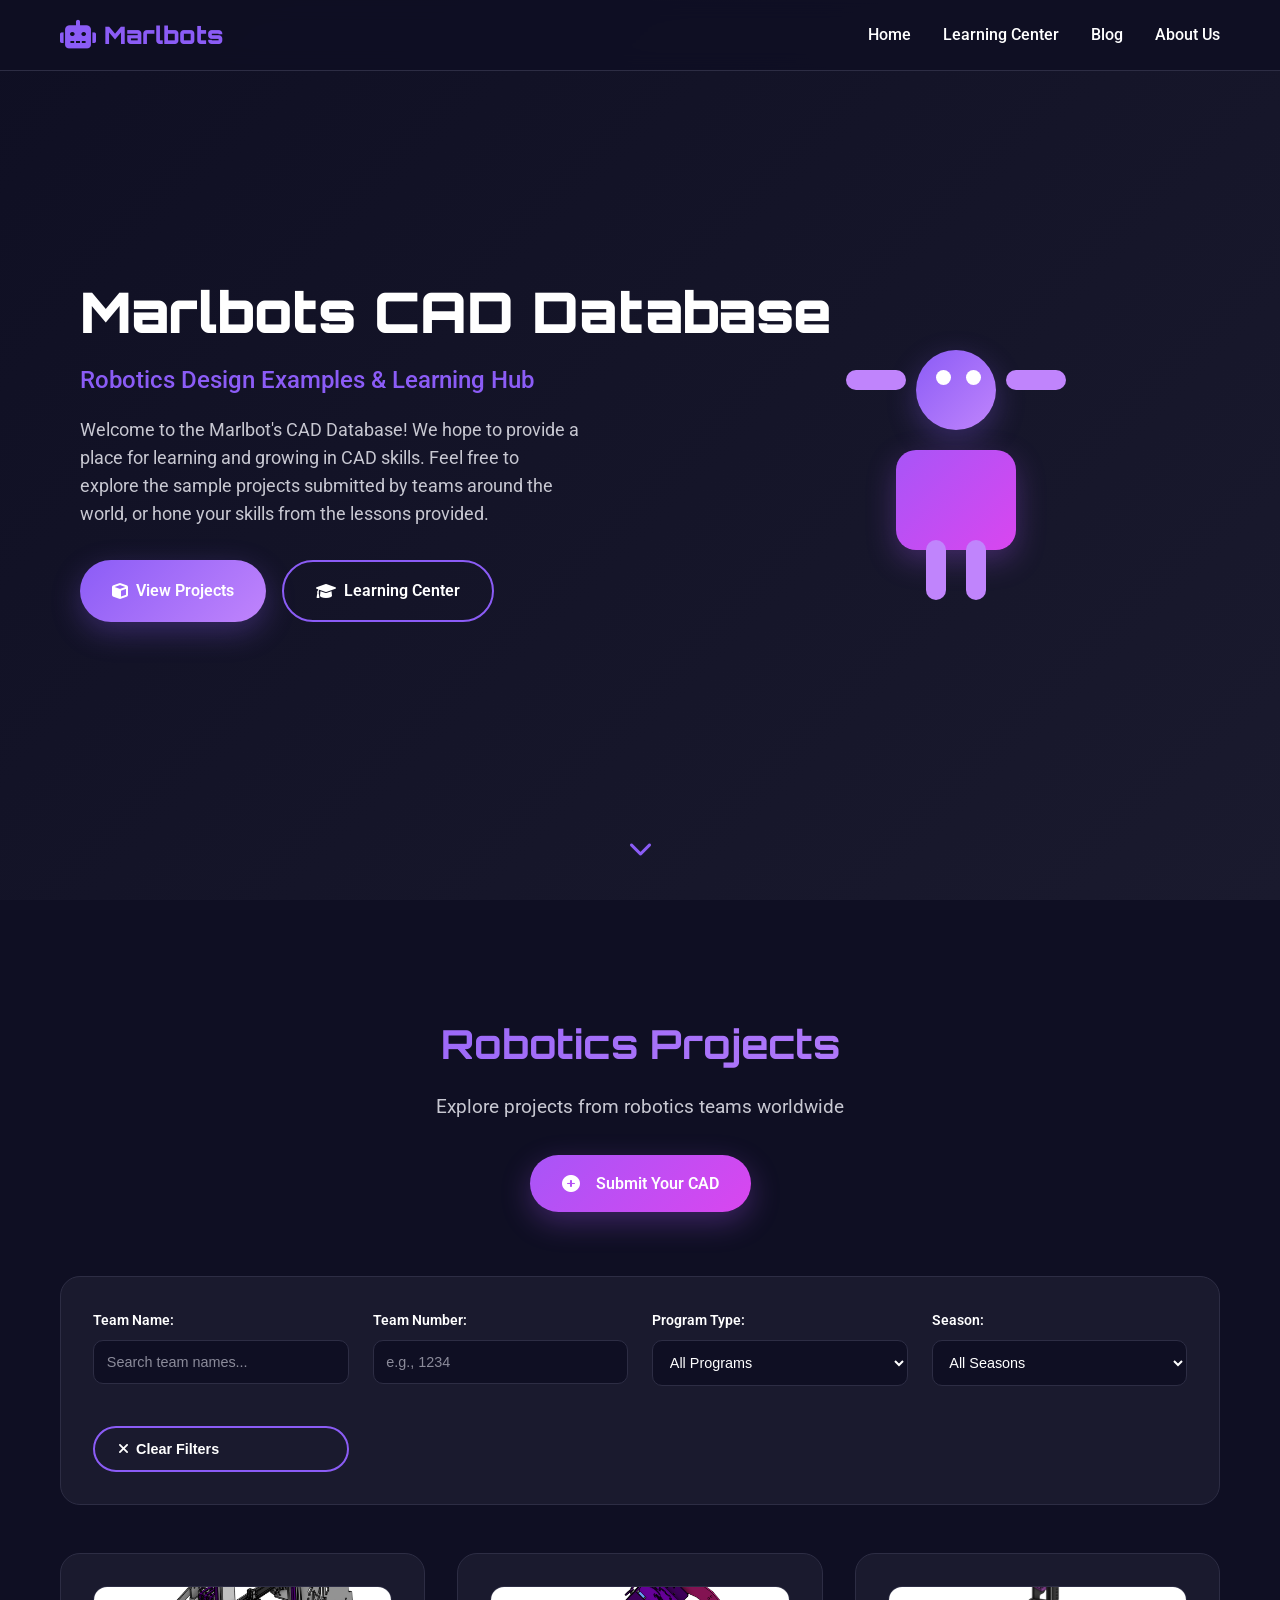
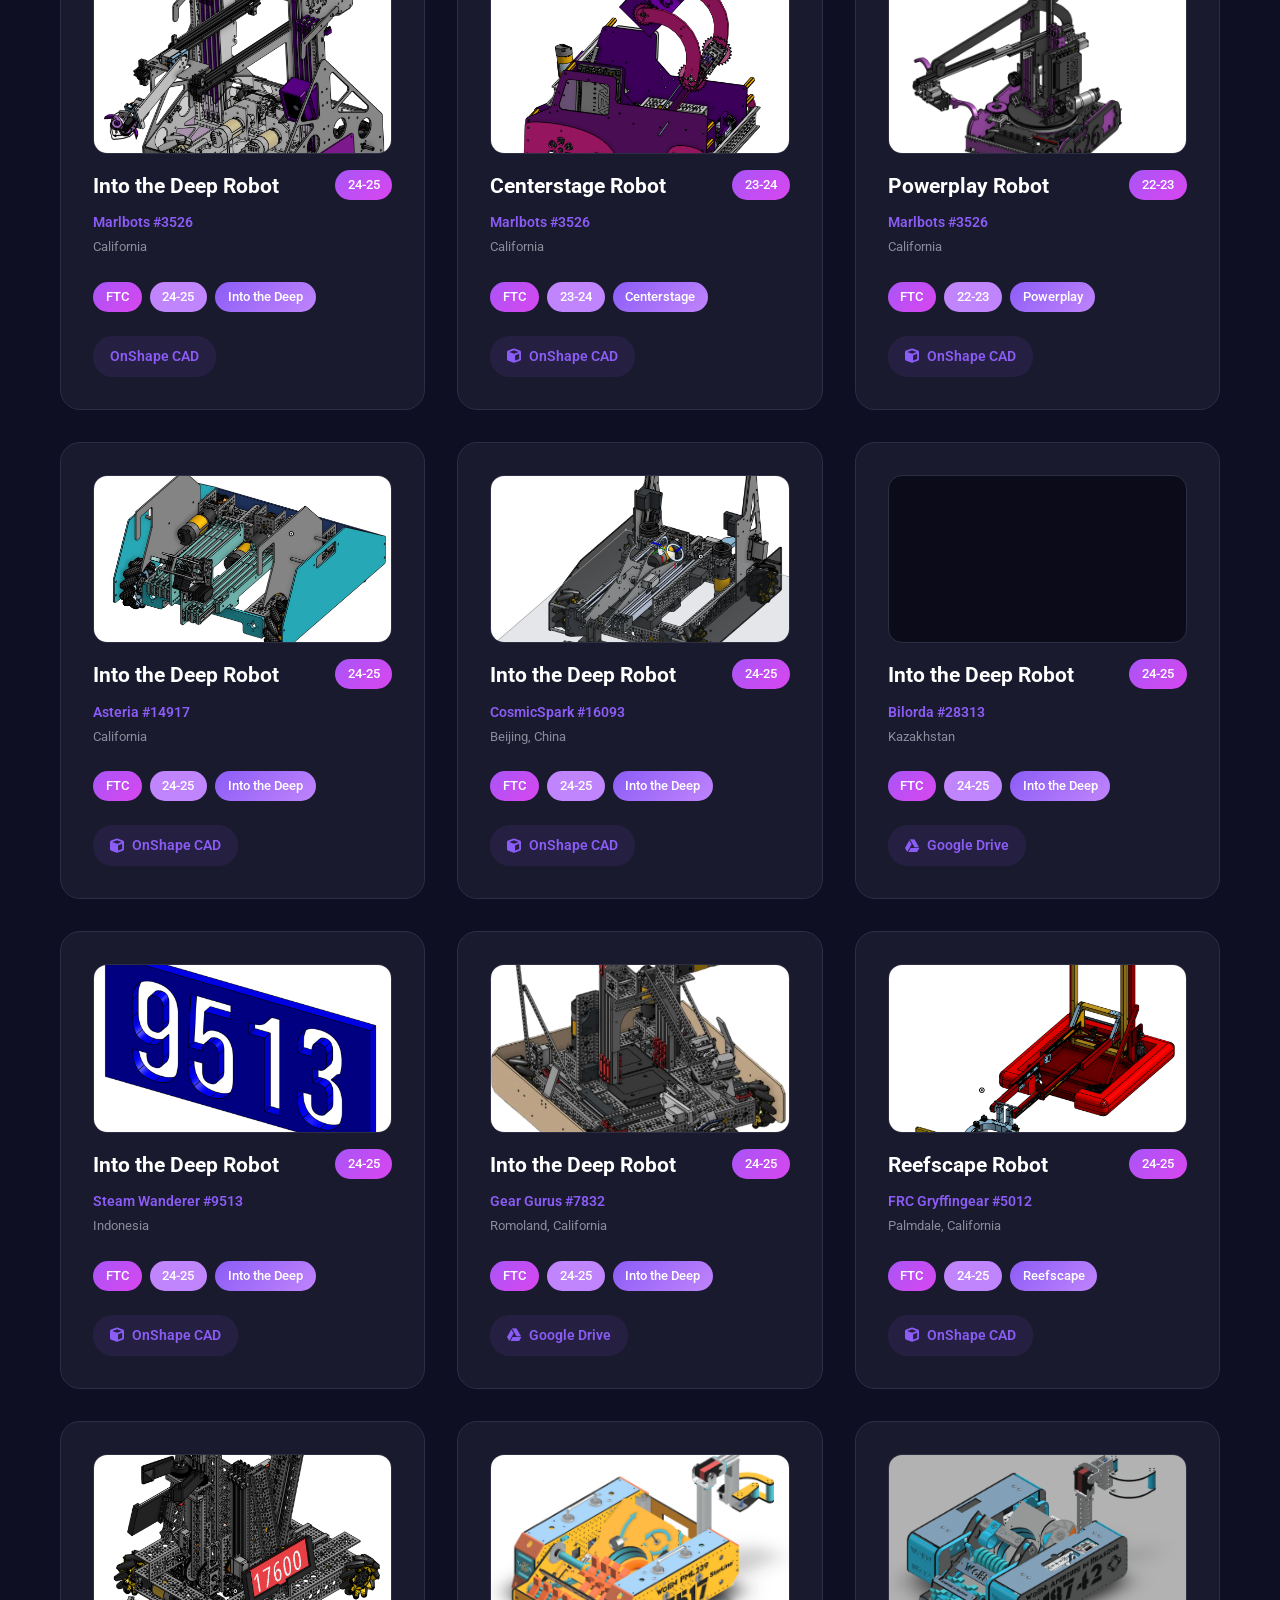
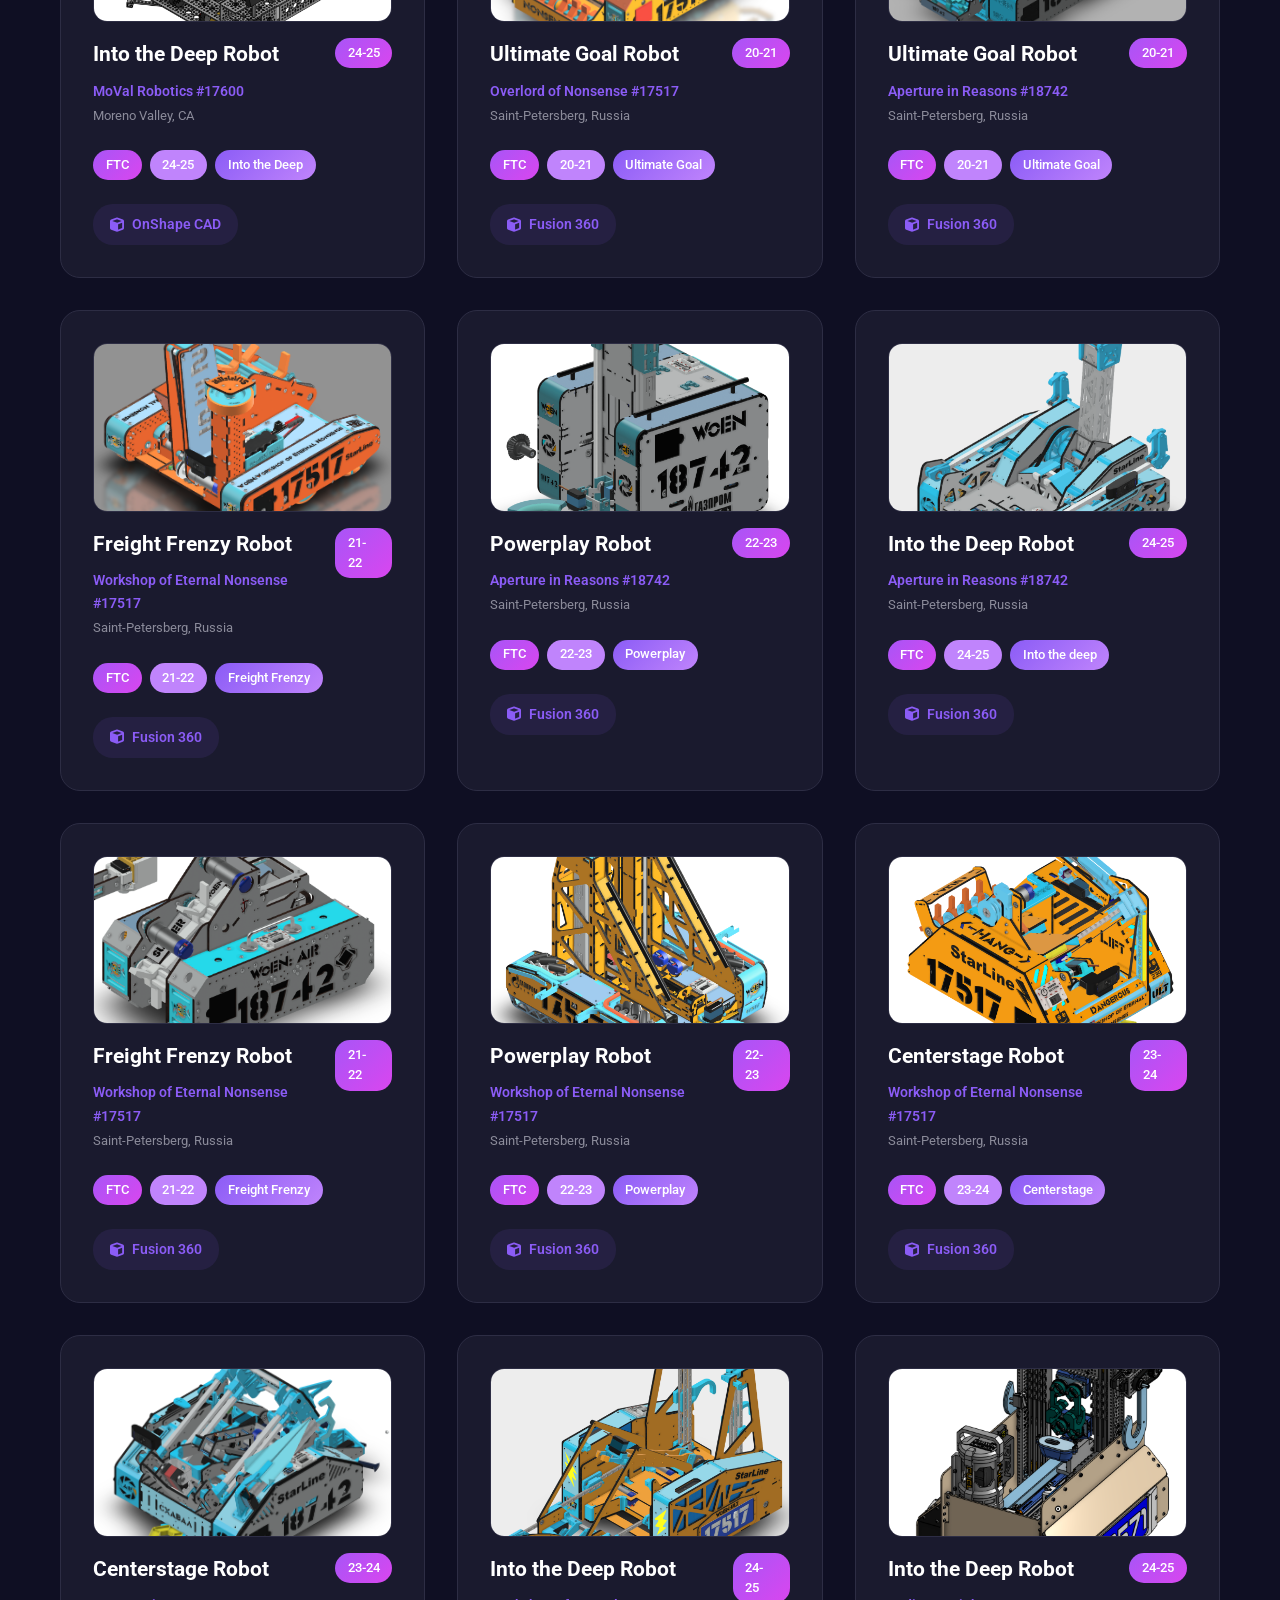
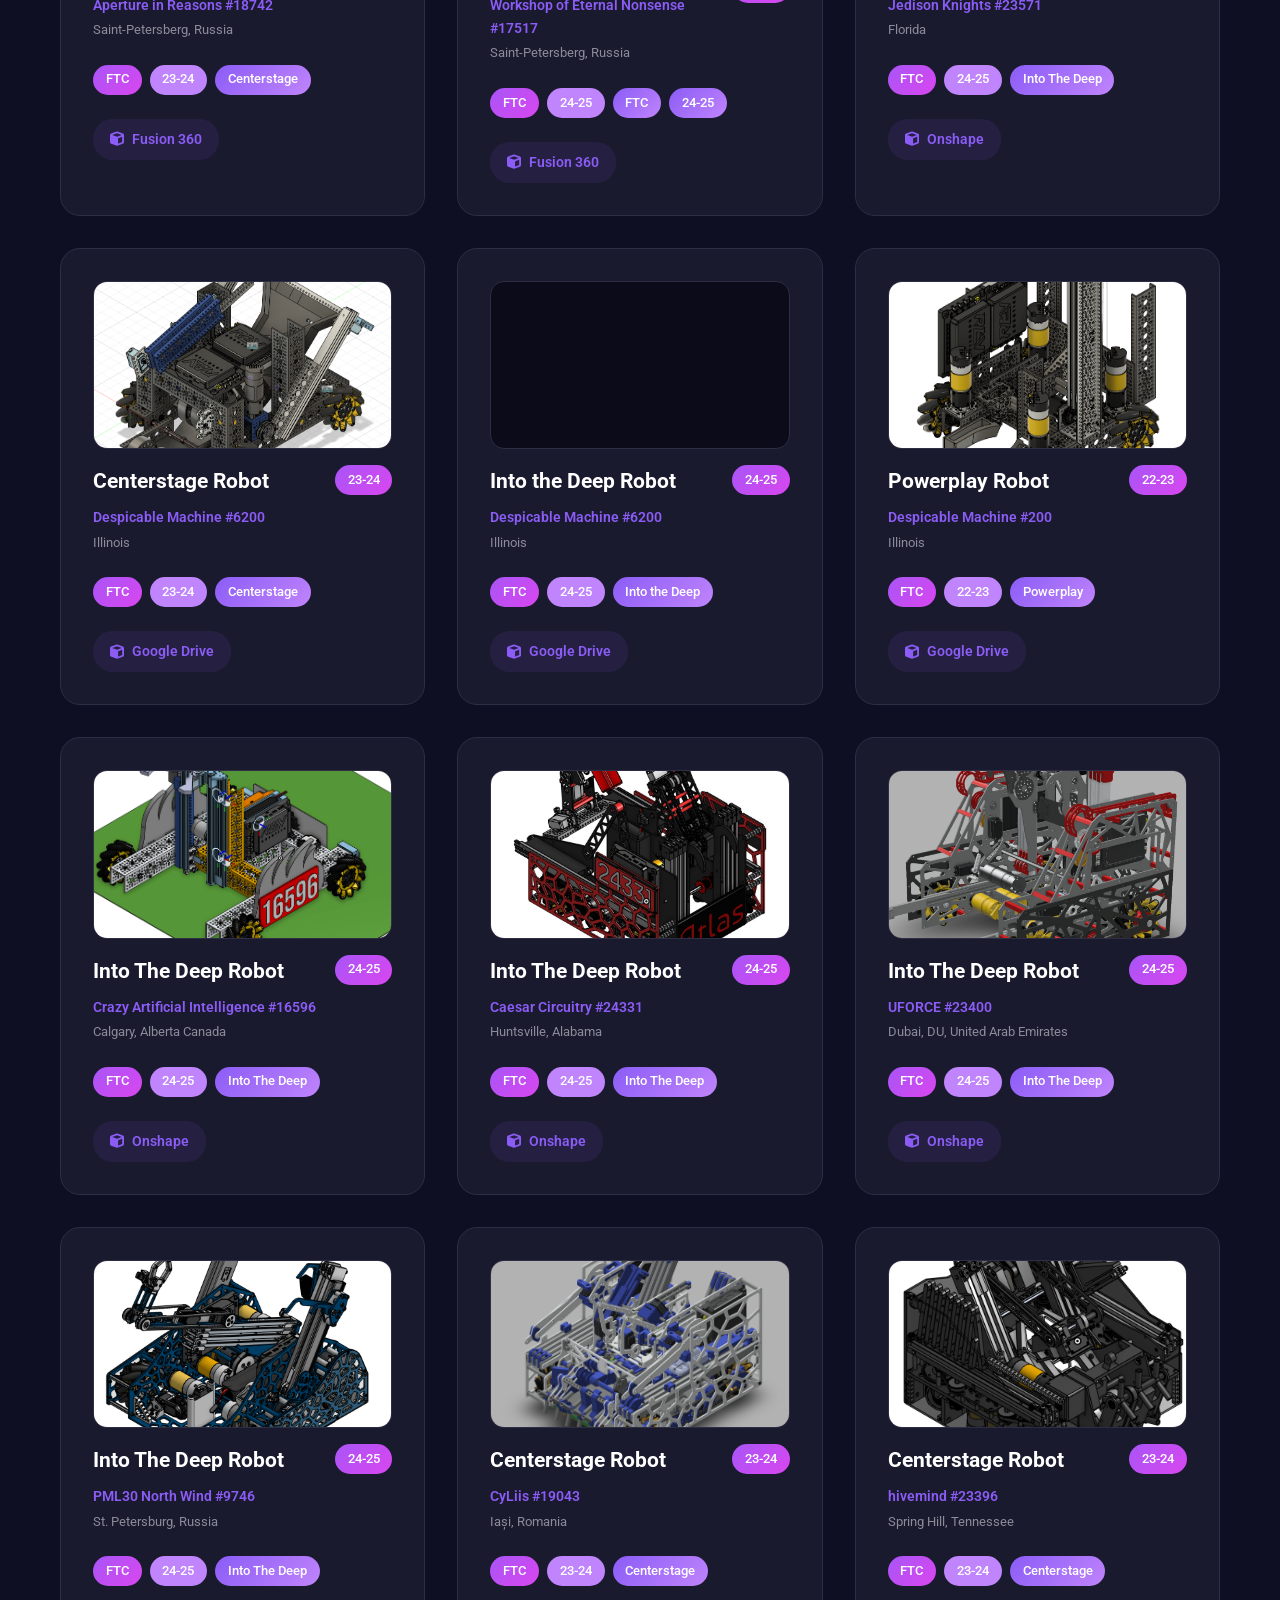
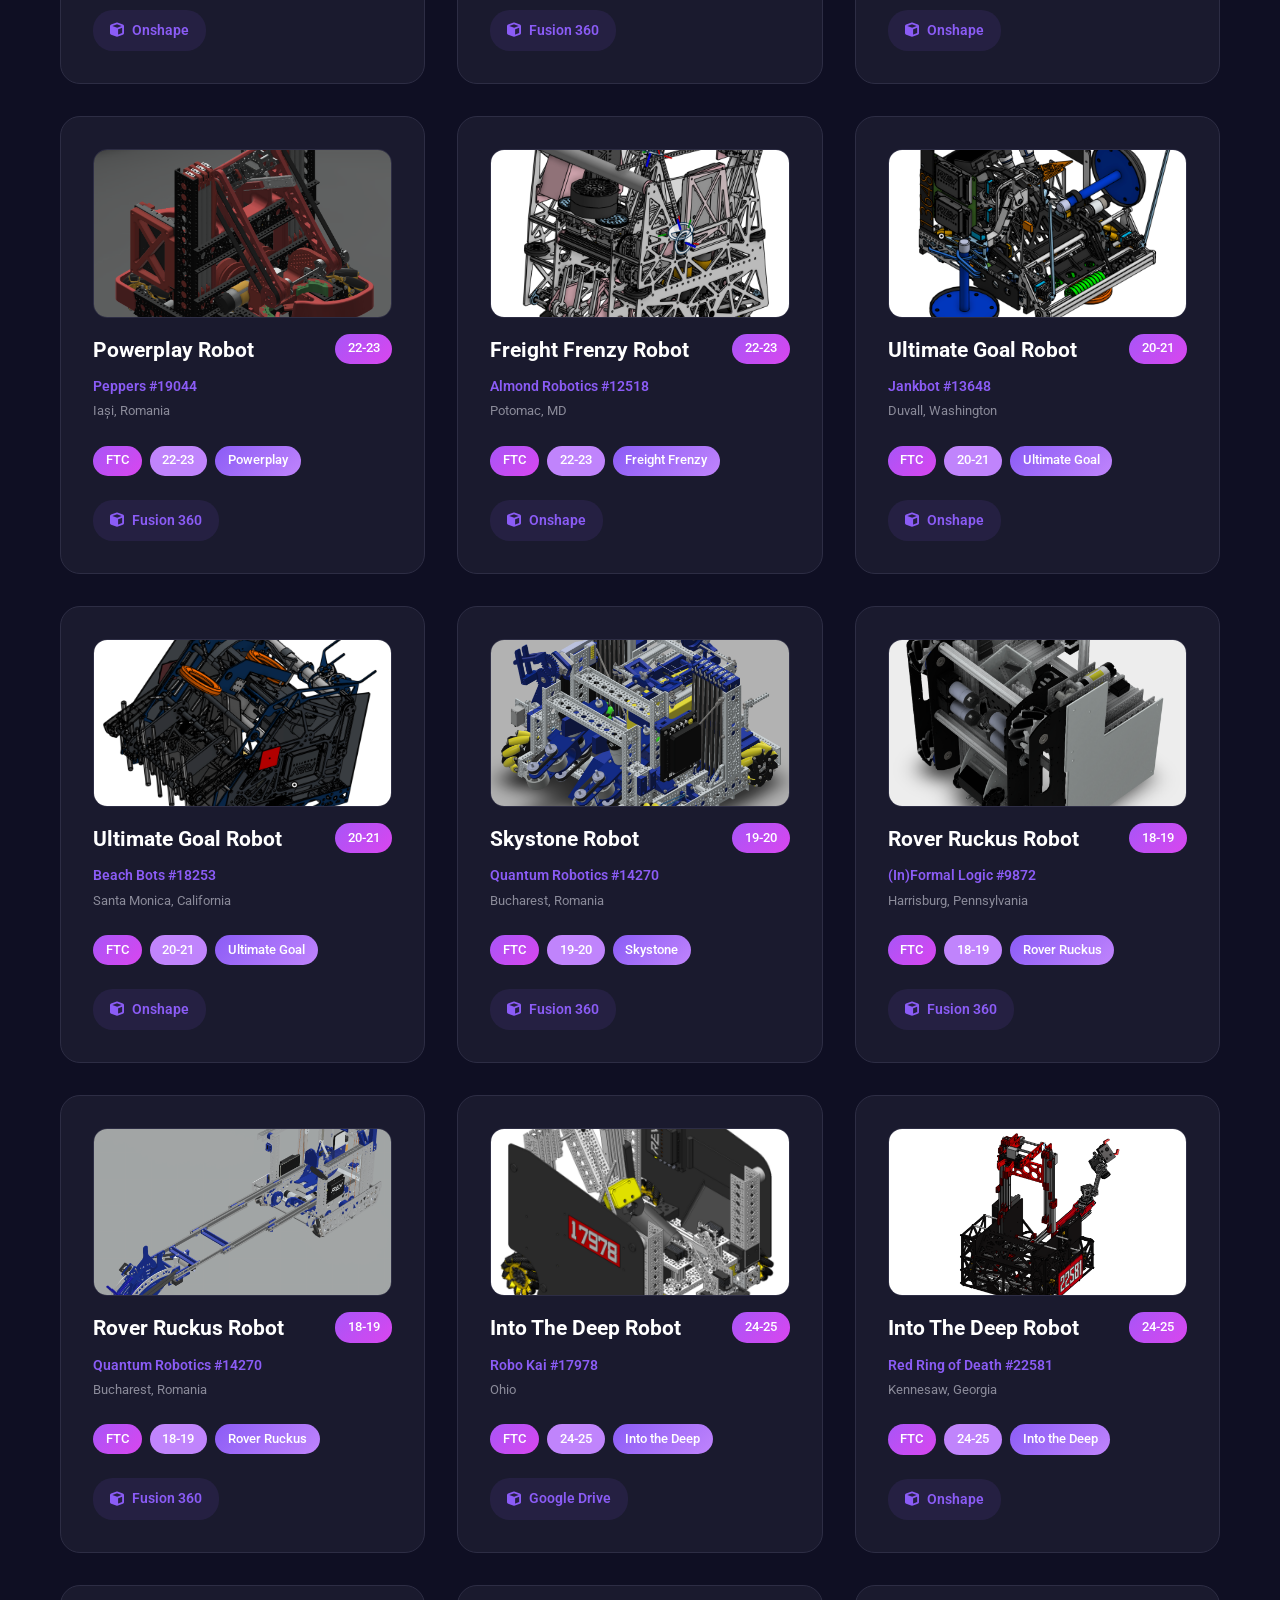
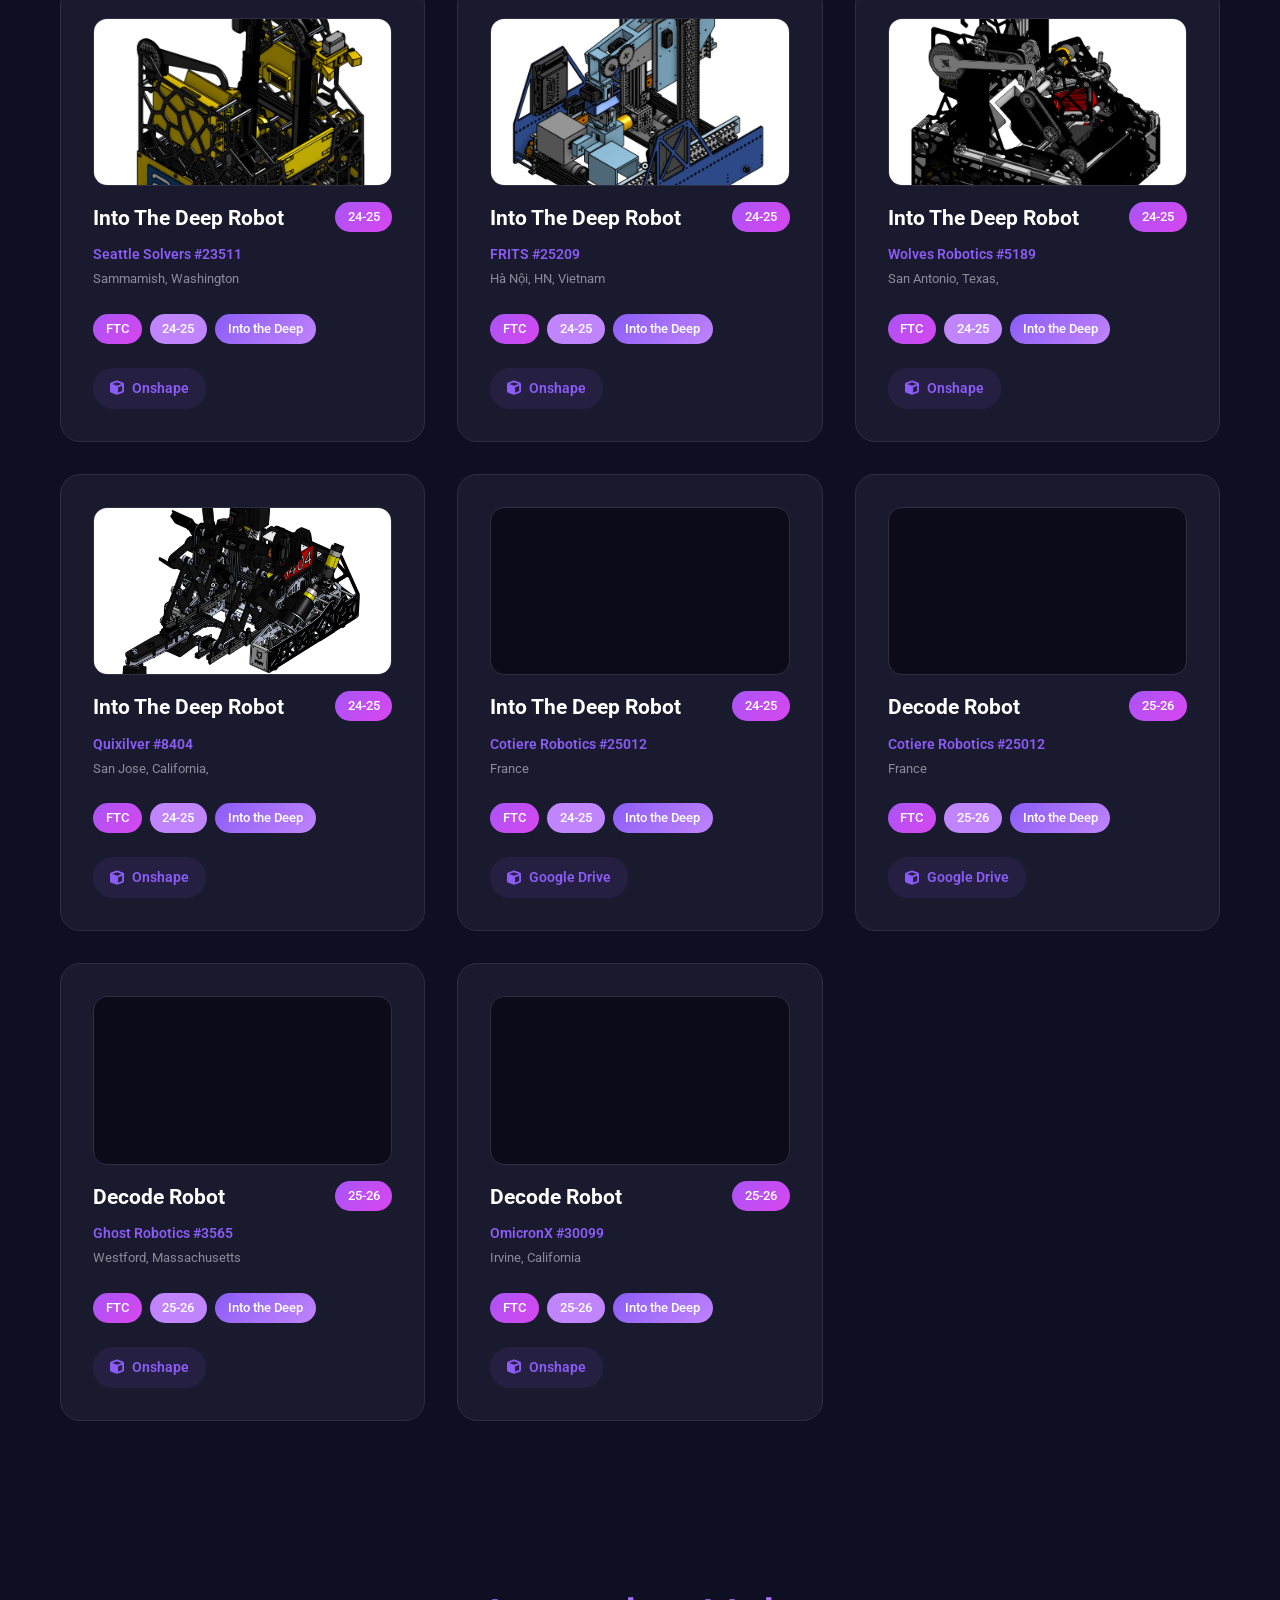
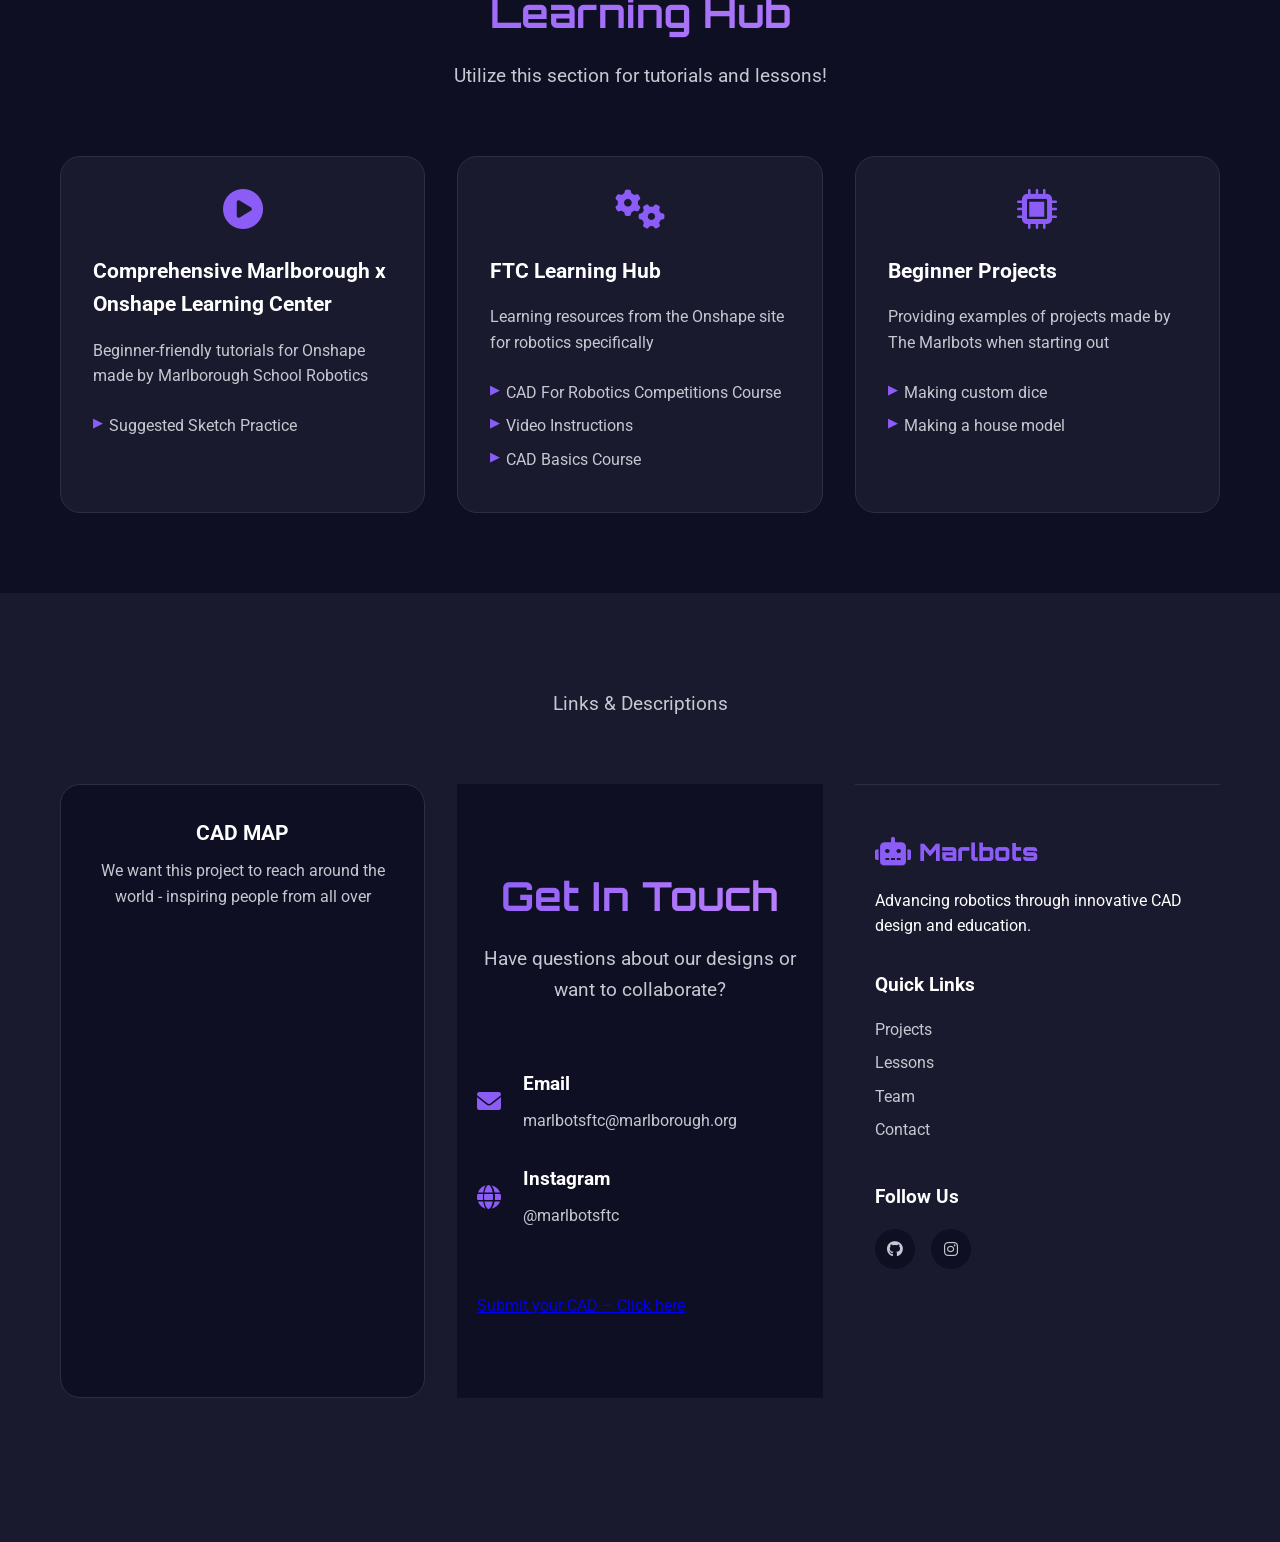
==== commit 6302d1b1: "Update index.html" ====
--- a/index.html
+++ b/index.html
@@ -132,6 +132,7 @@
                         <option value="2021">Freight Frenzy (2021)</option>
                         <option value="2020">Ultimate Goal (2020)</option>
                         <option value="Reefscape 24-25">Reefscape (2024-25)</option>
+                        <option value="25-26">Decode (2025-26)</option>
                     </select>
                 </div>
                 <div class="filter-group">
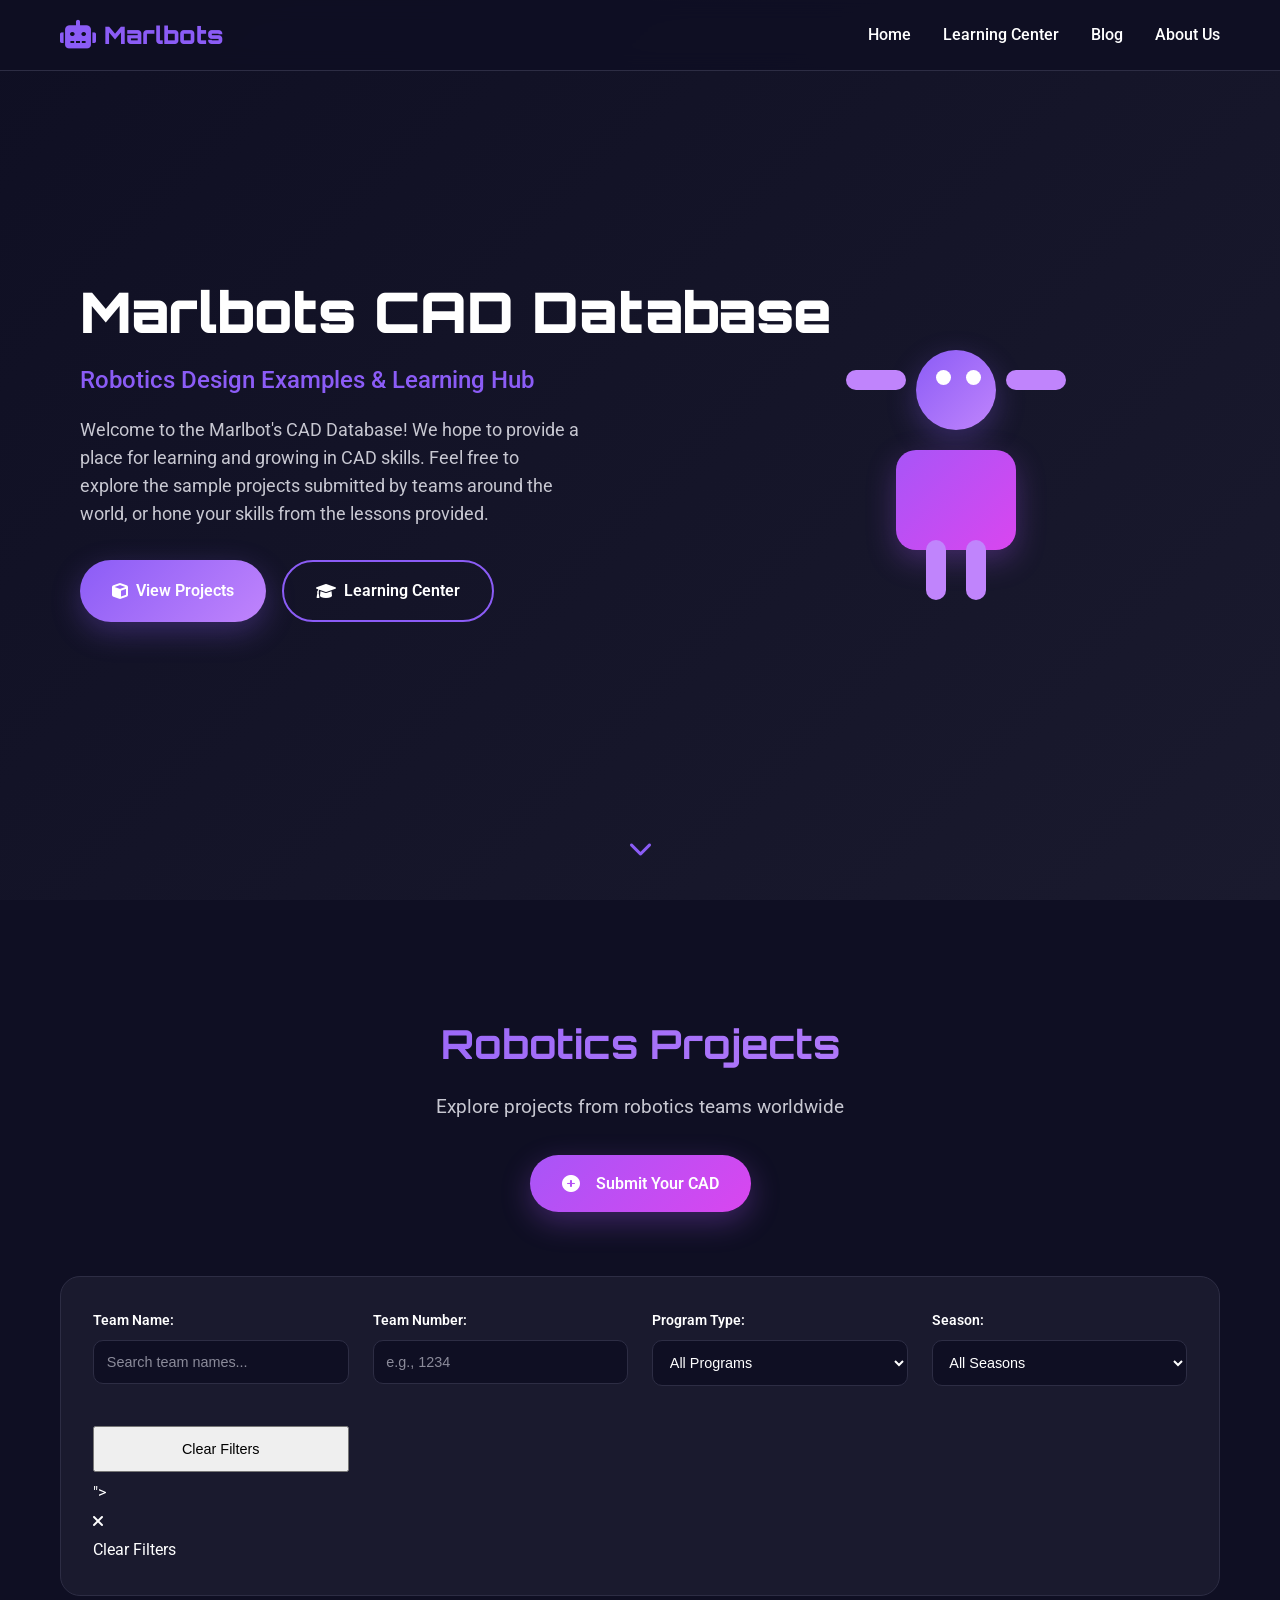
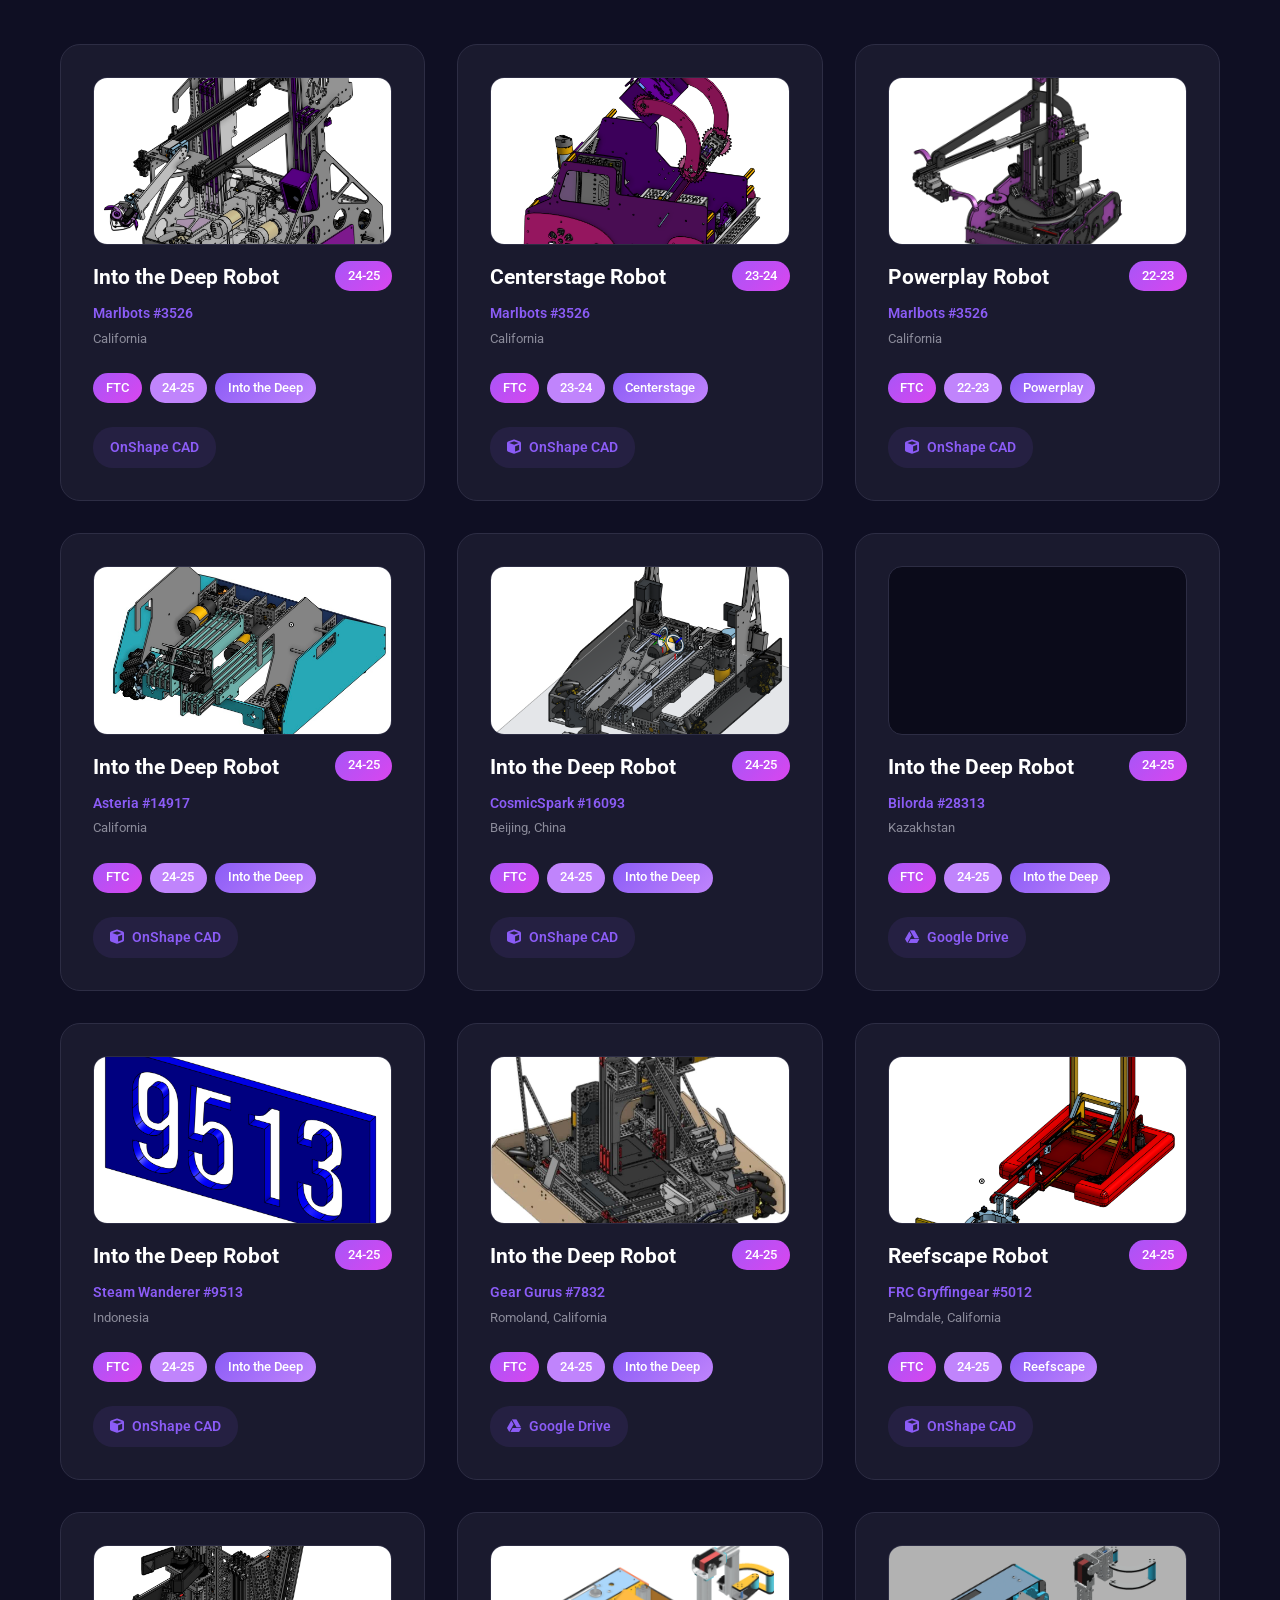
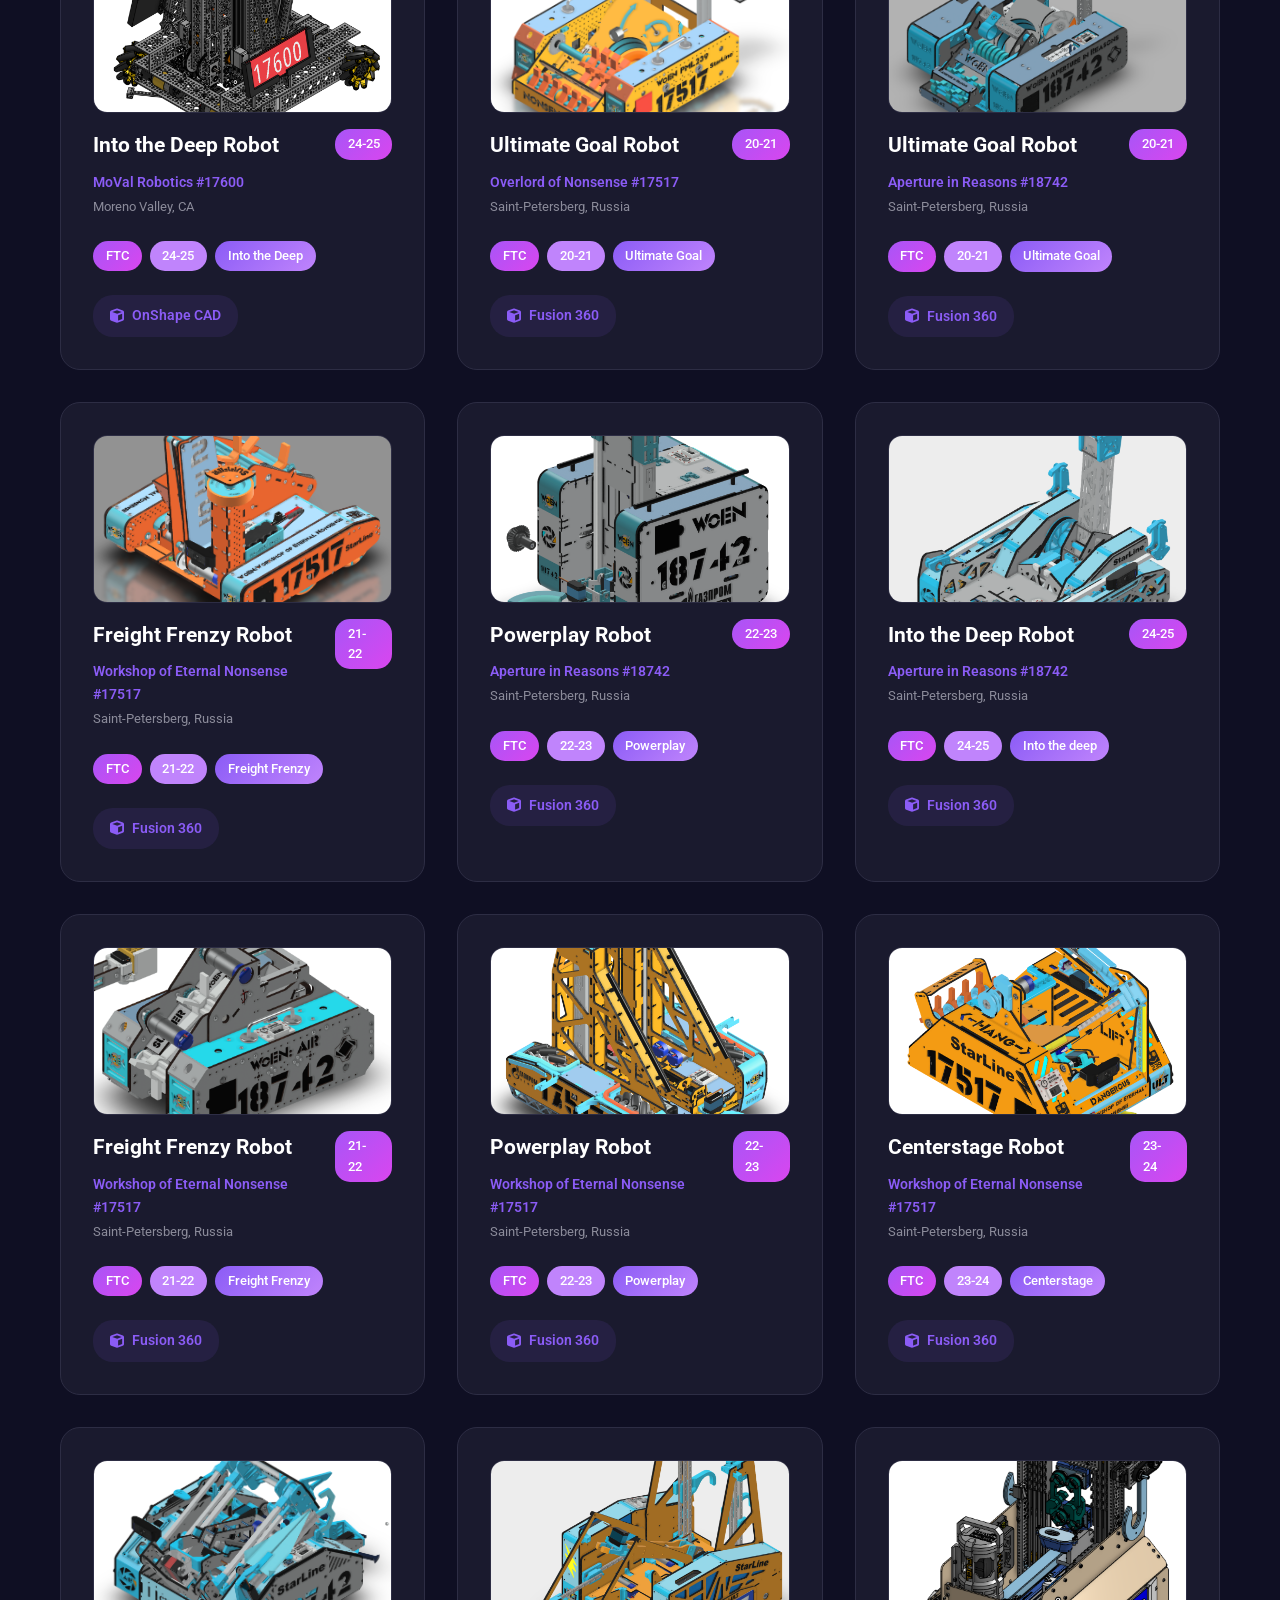
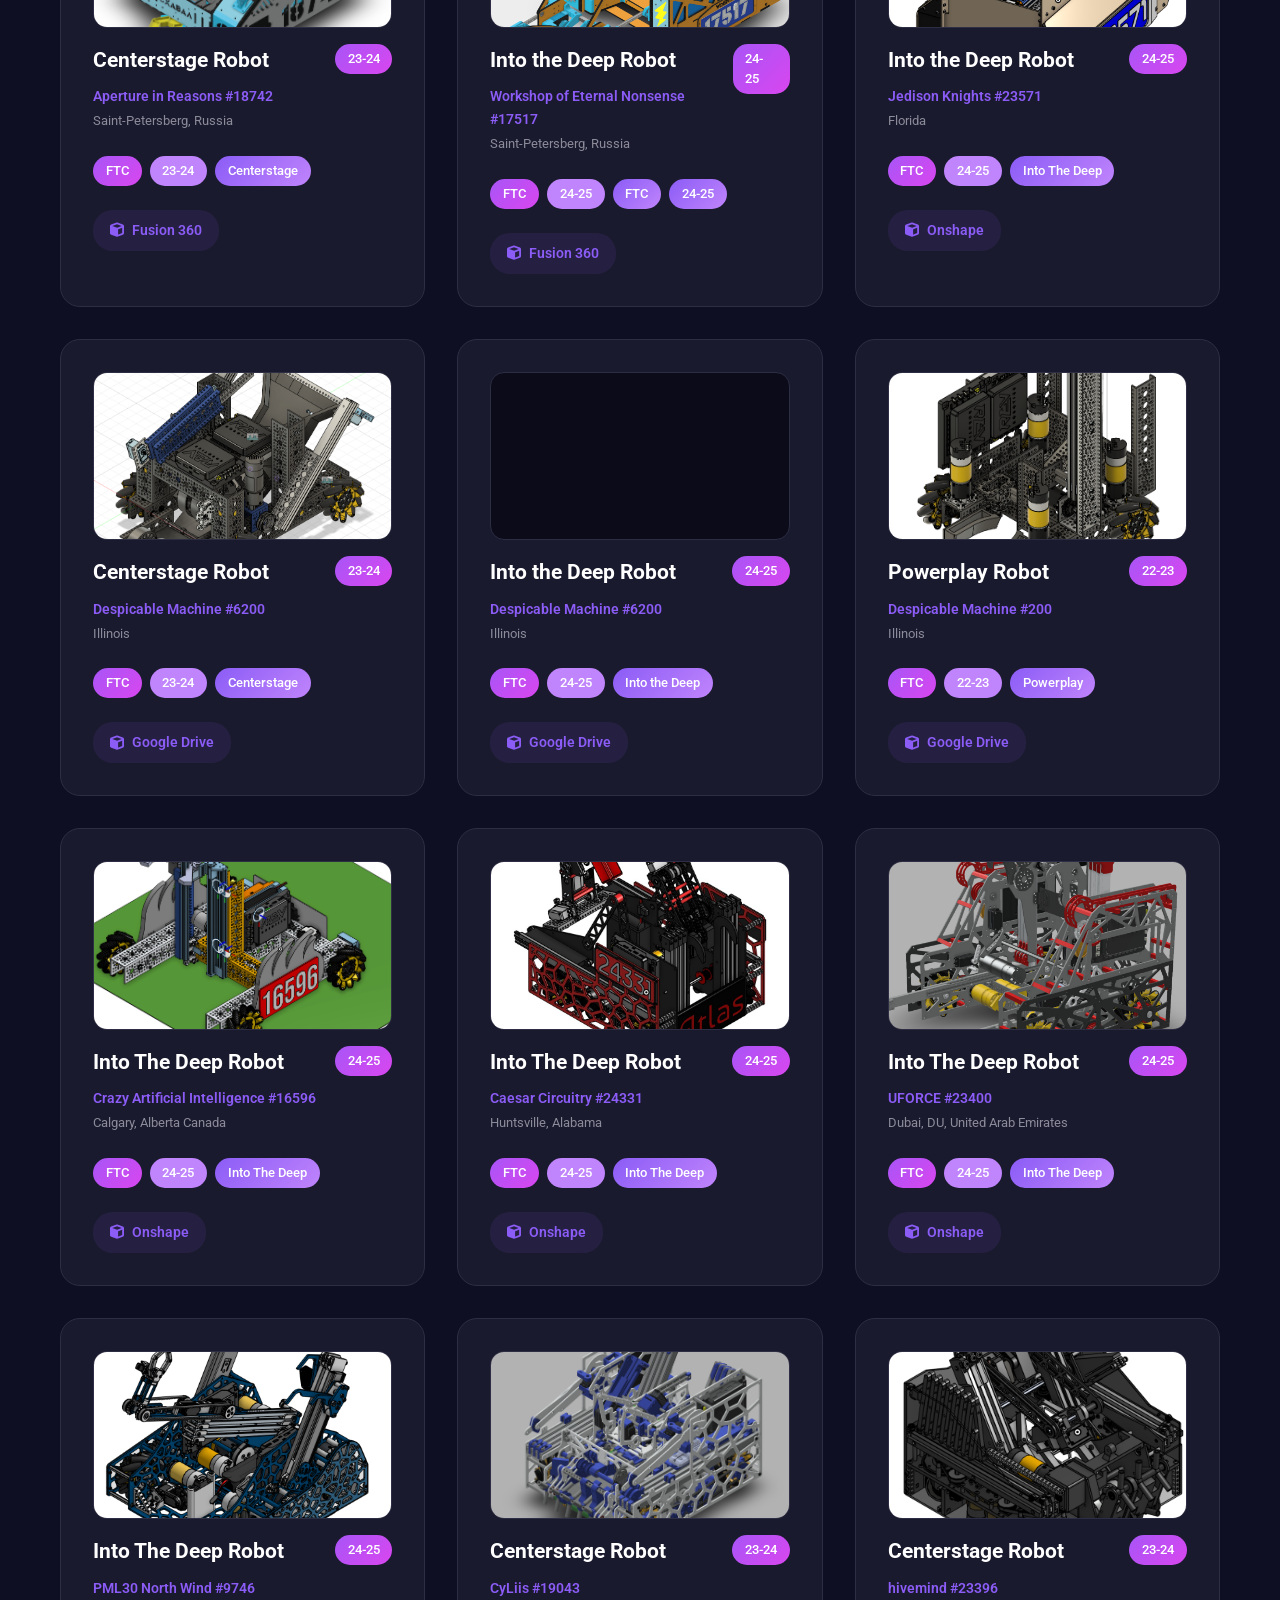
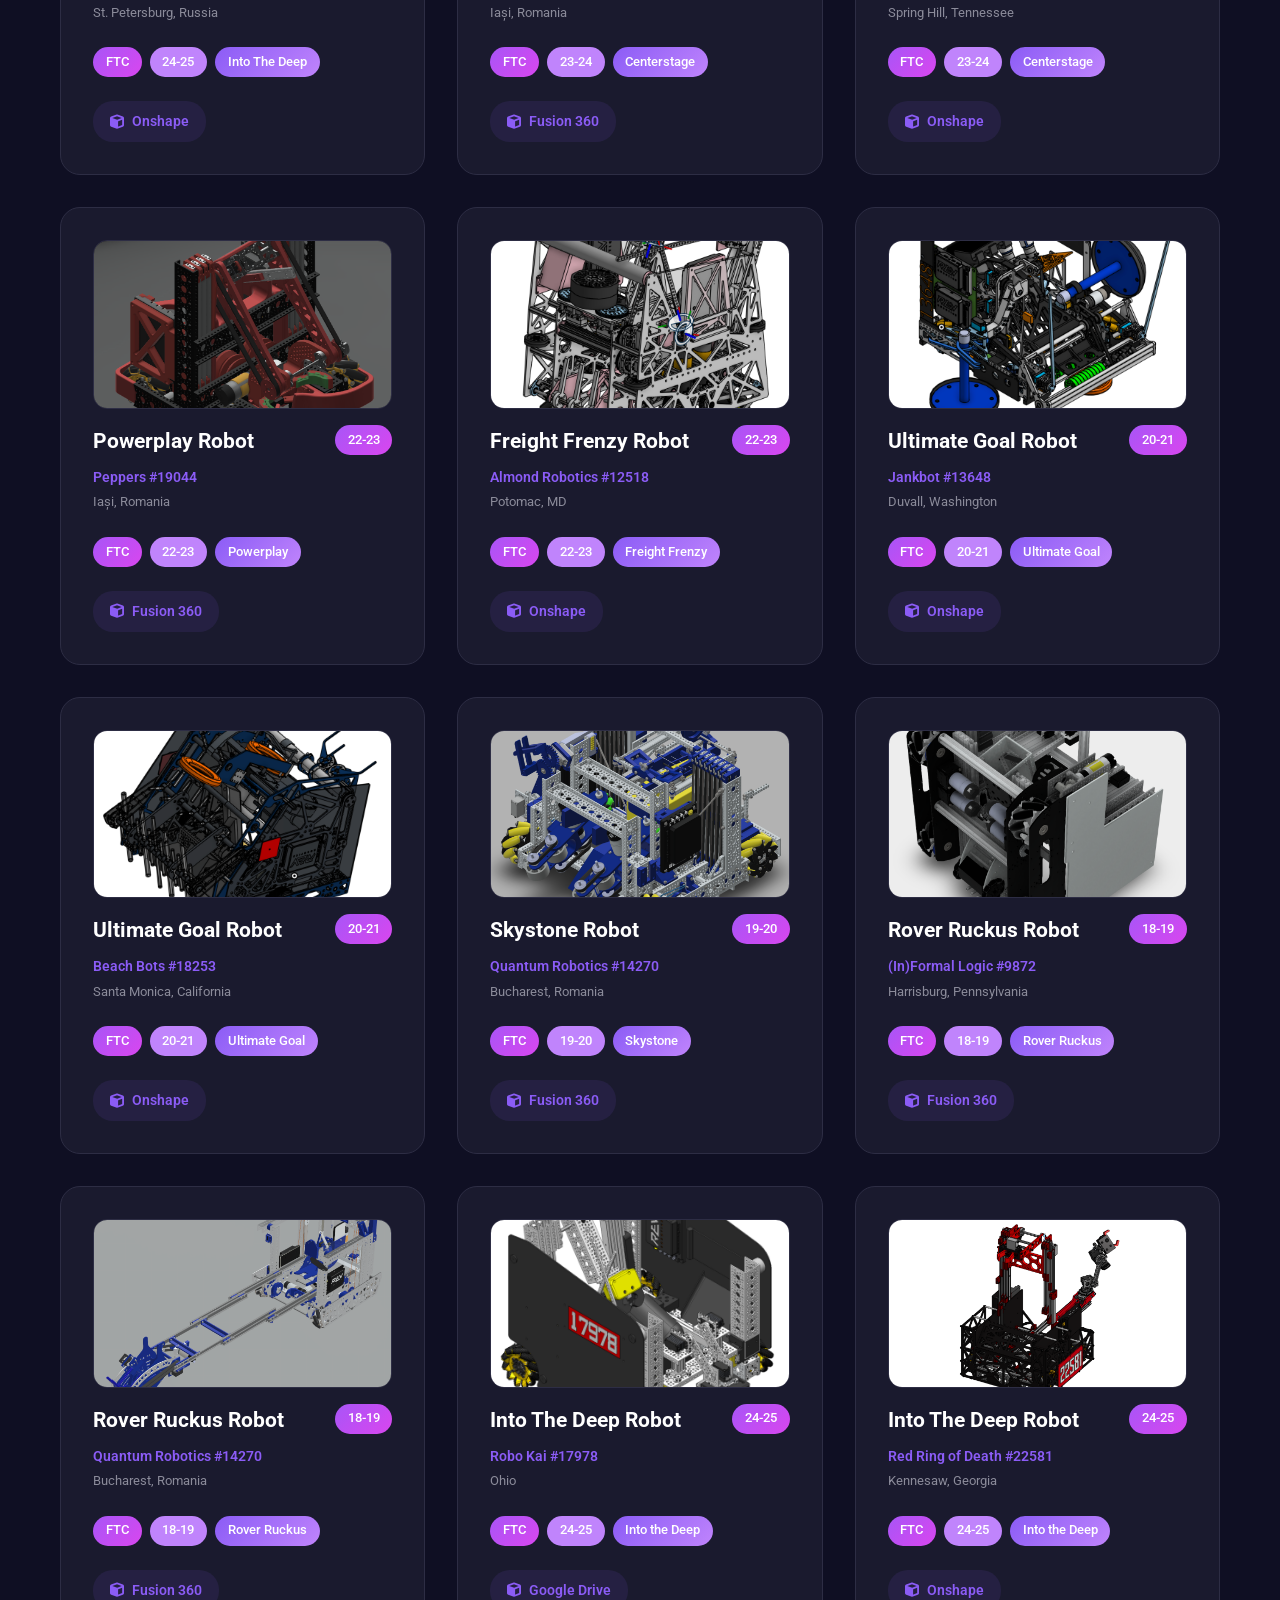
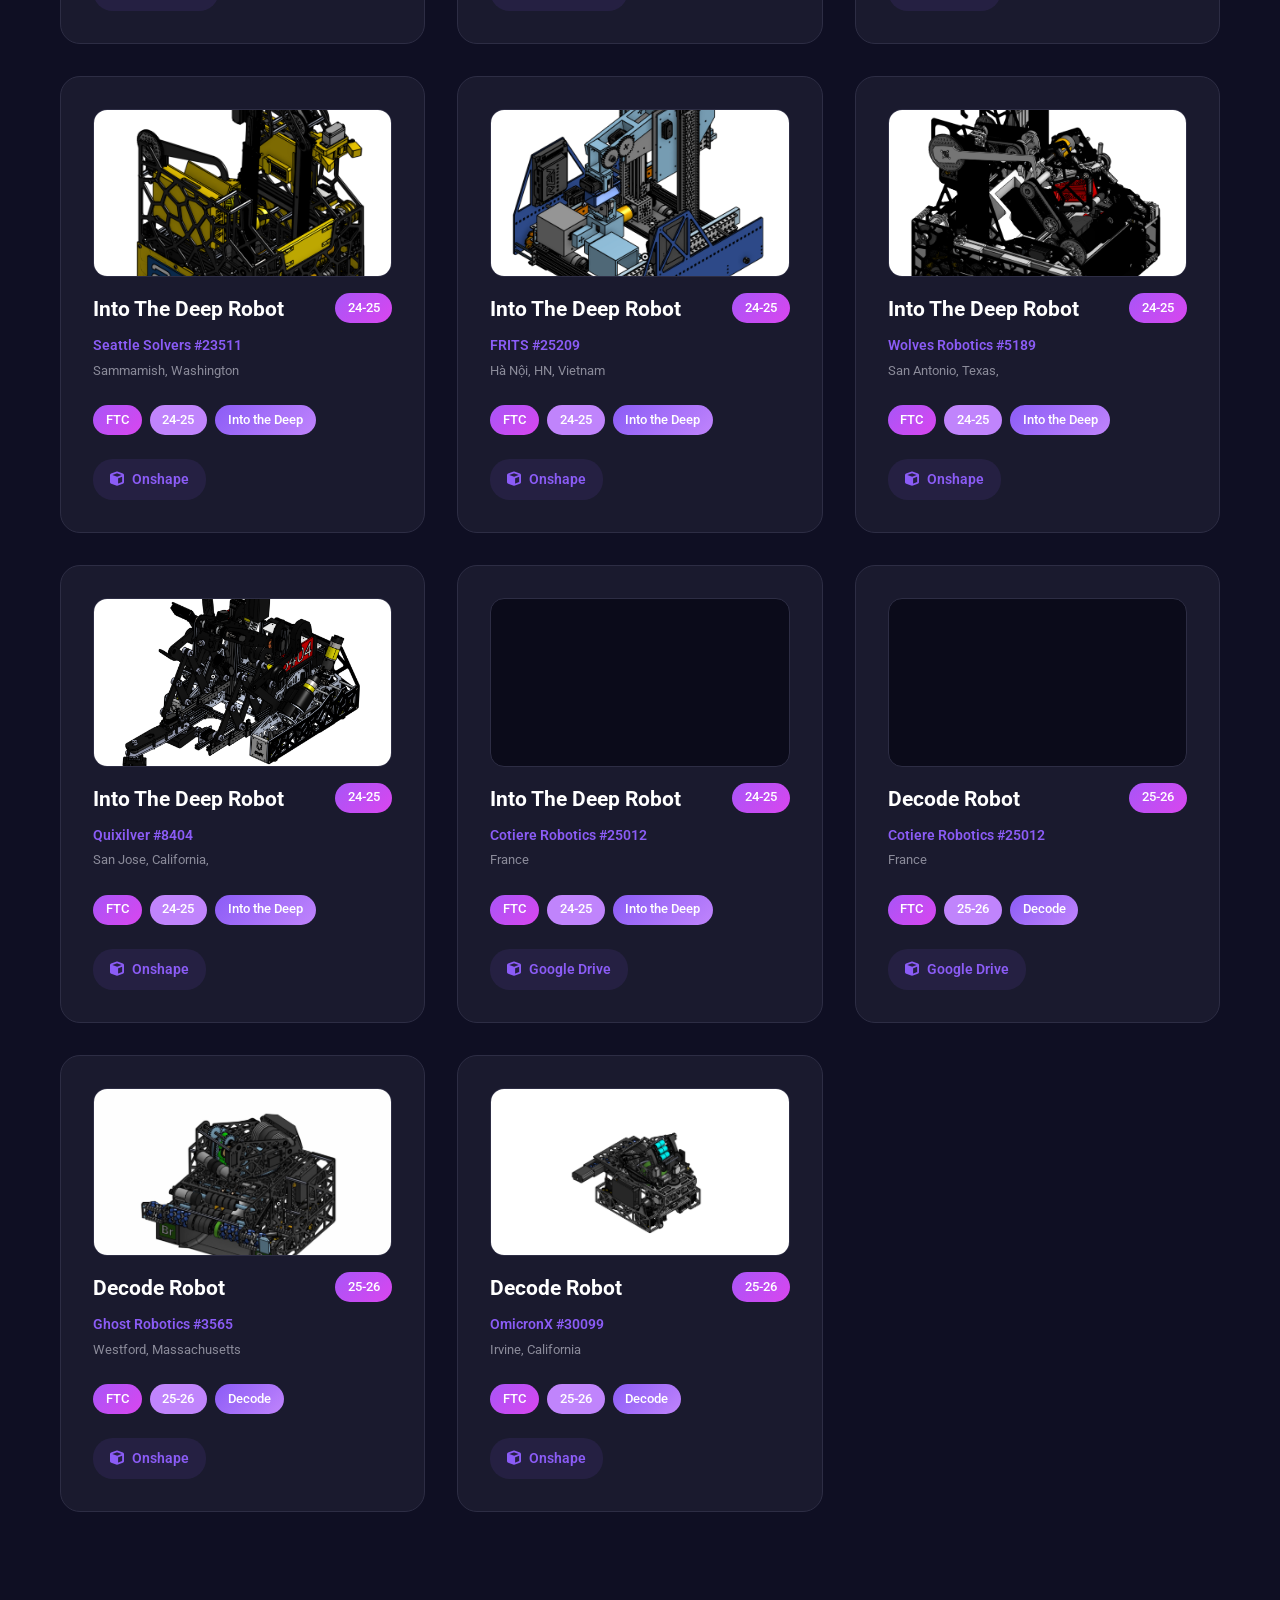
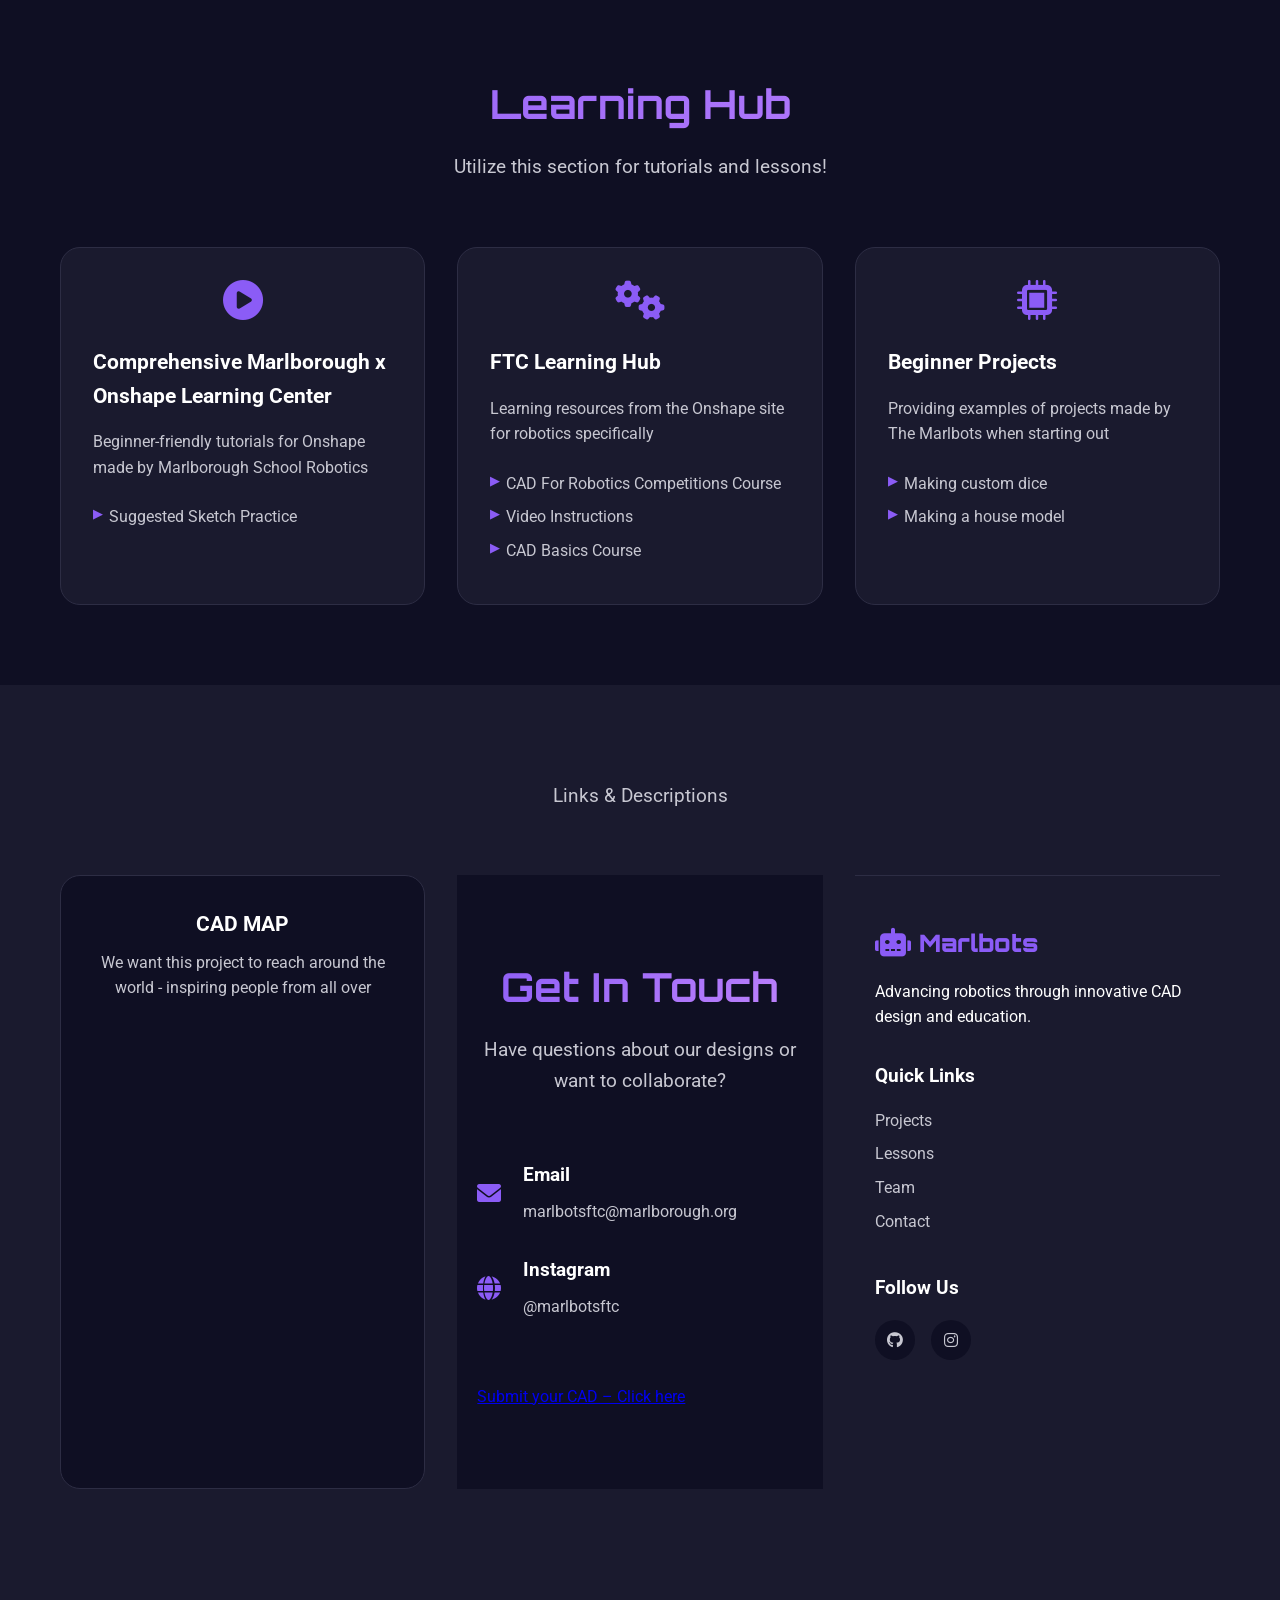
==== commit 7e8ff572: "Update index.html" ====
--- a/index.html
+++ b/index.html
@@ -136,7 +136,7 @@
                     </select>
                 </div>
                 <div class="filter-group">
-                    <button id="clear-filters" class="btn btn-secondary">
+                    <button type="button" id="clear-filters">Clear Filters</button>">
                         <i class="fas fa-times"></i>
                         Clear Filters
                     </button>
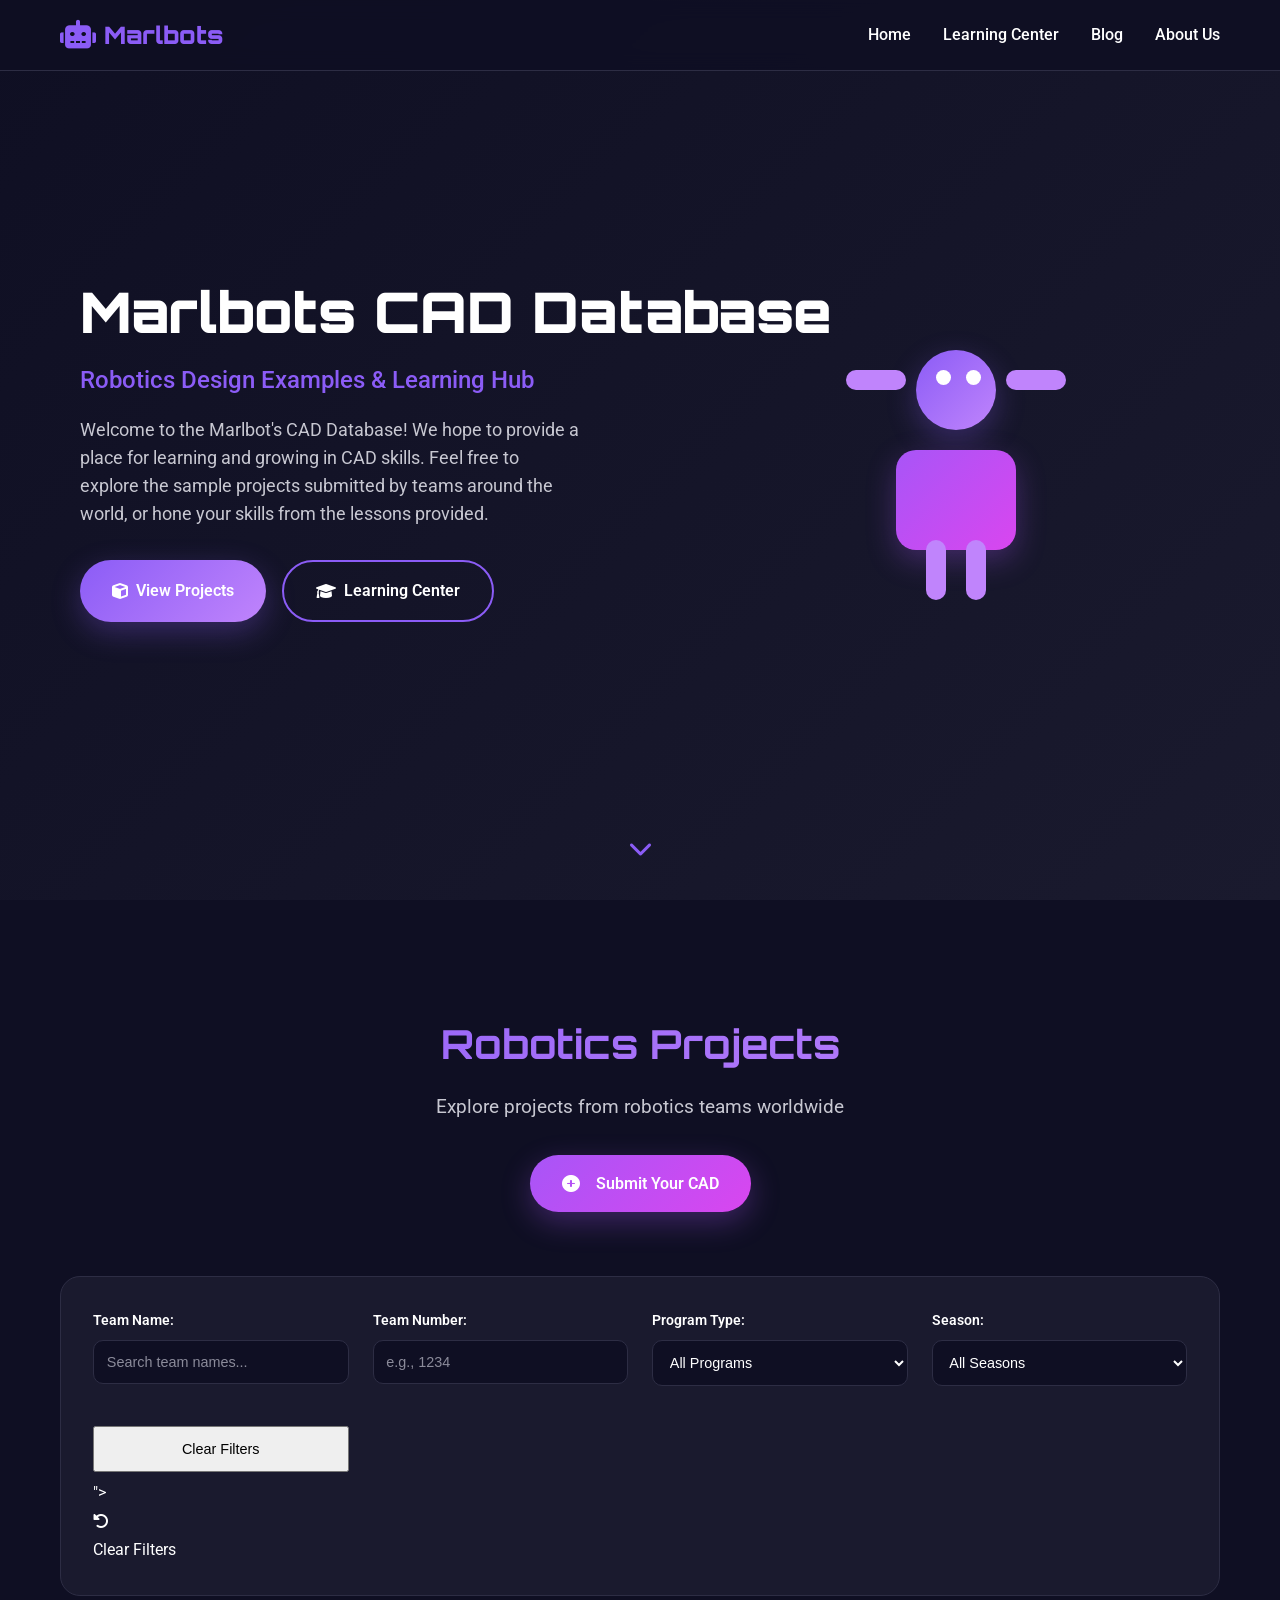
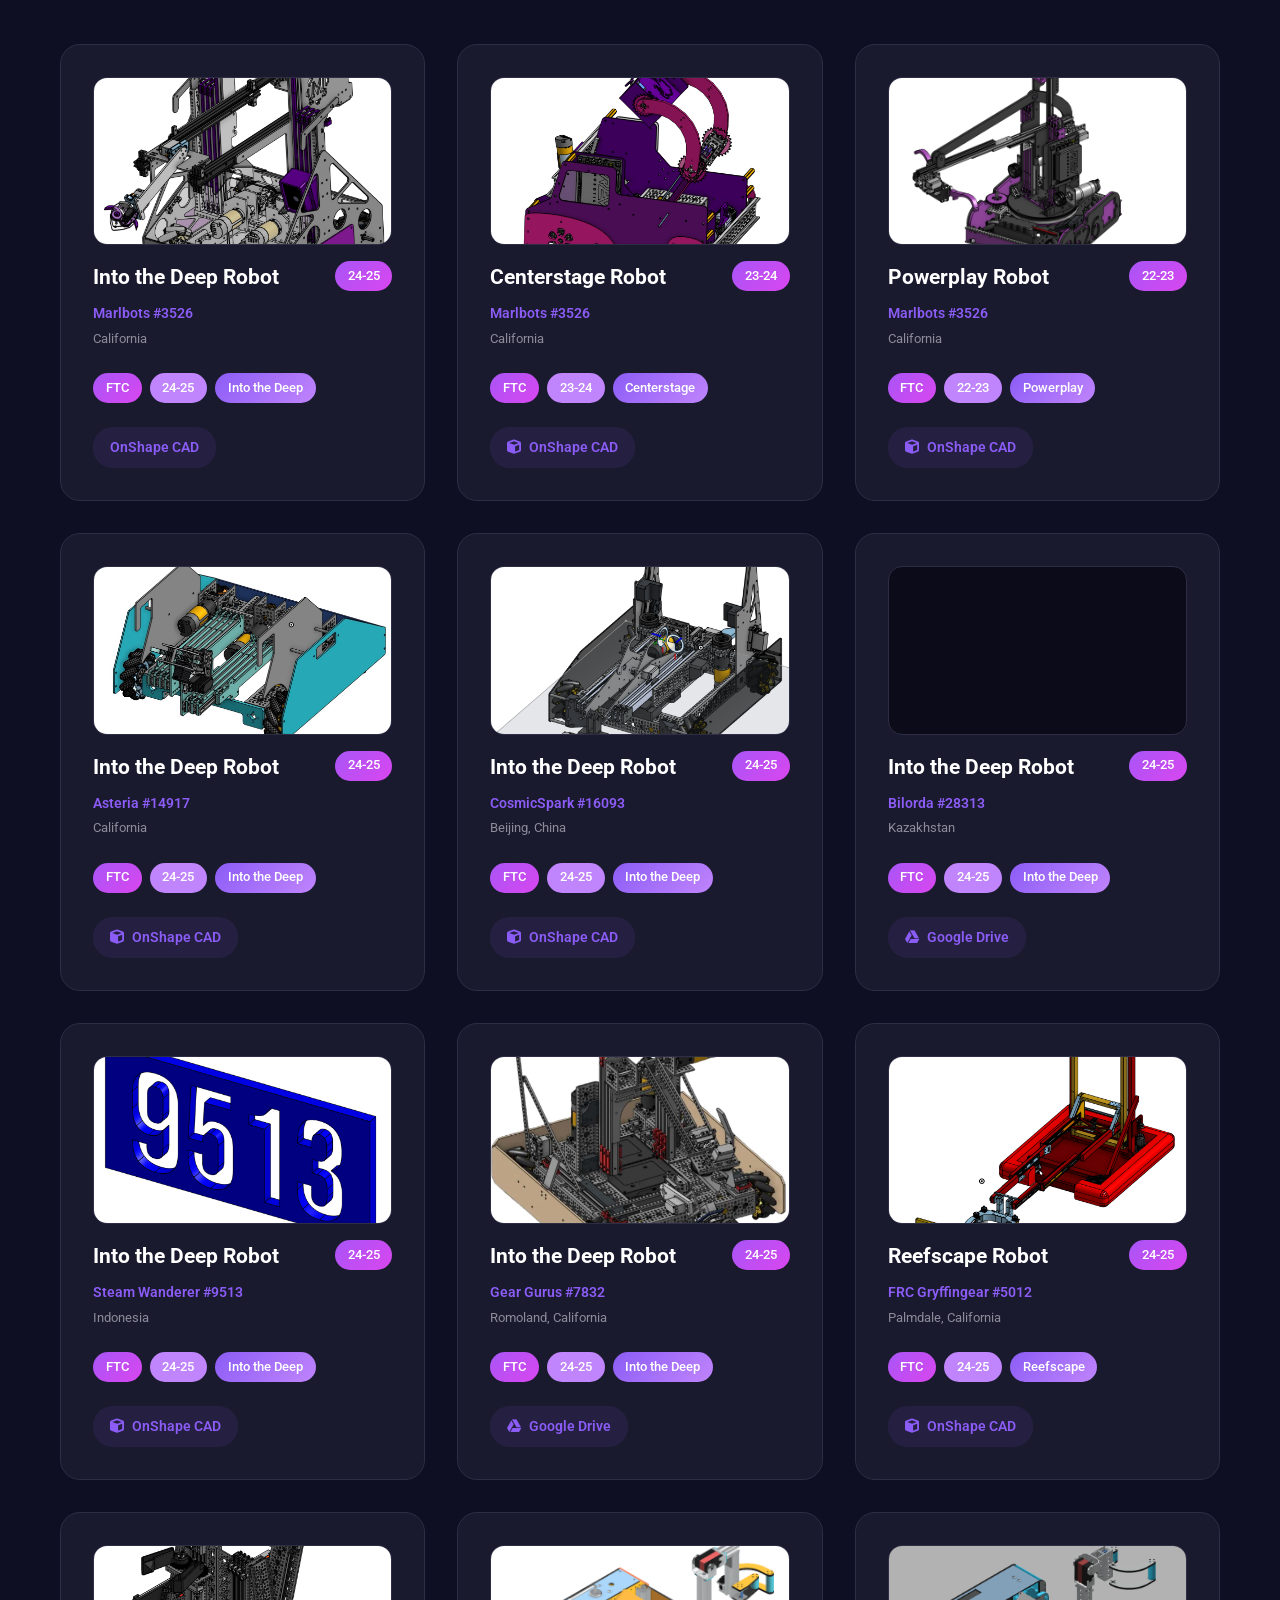
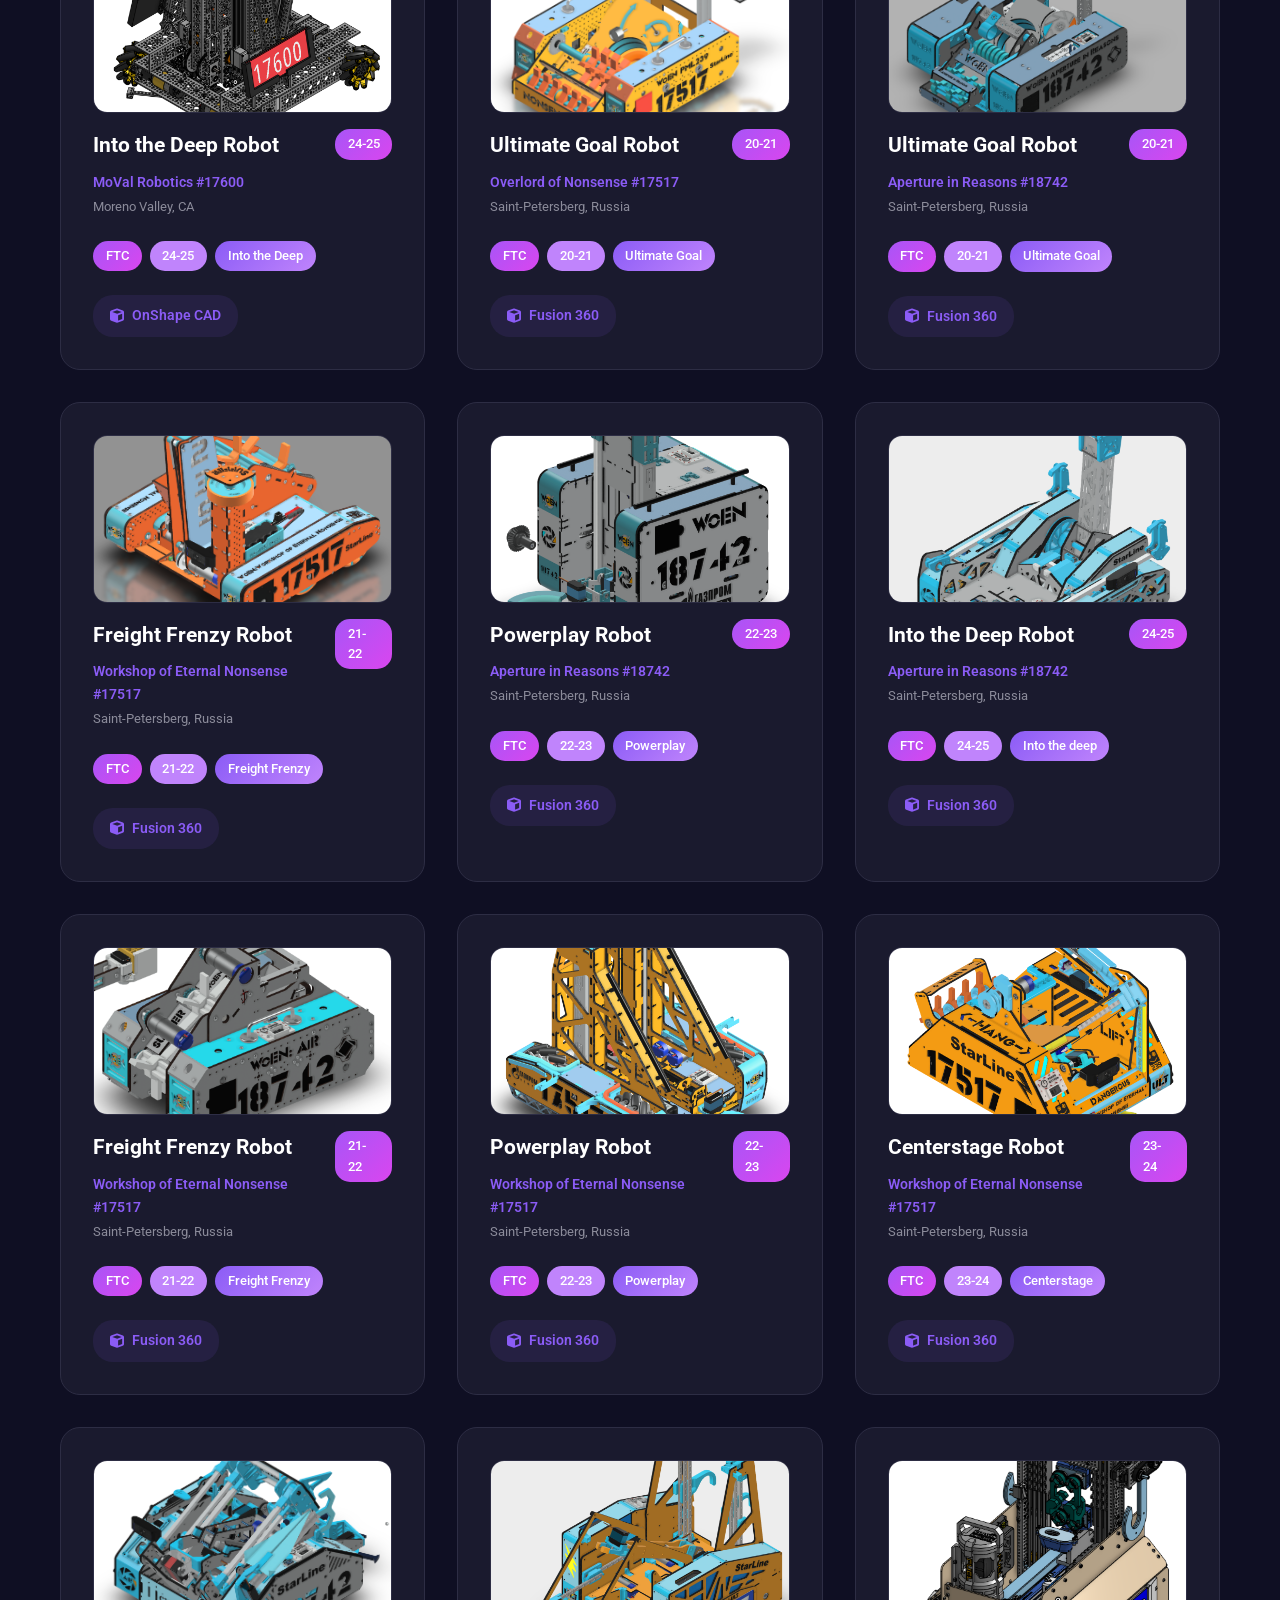
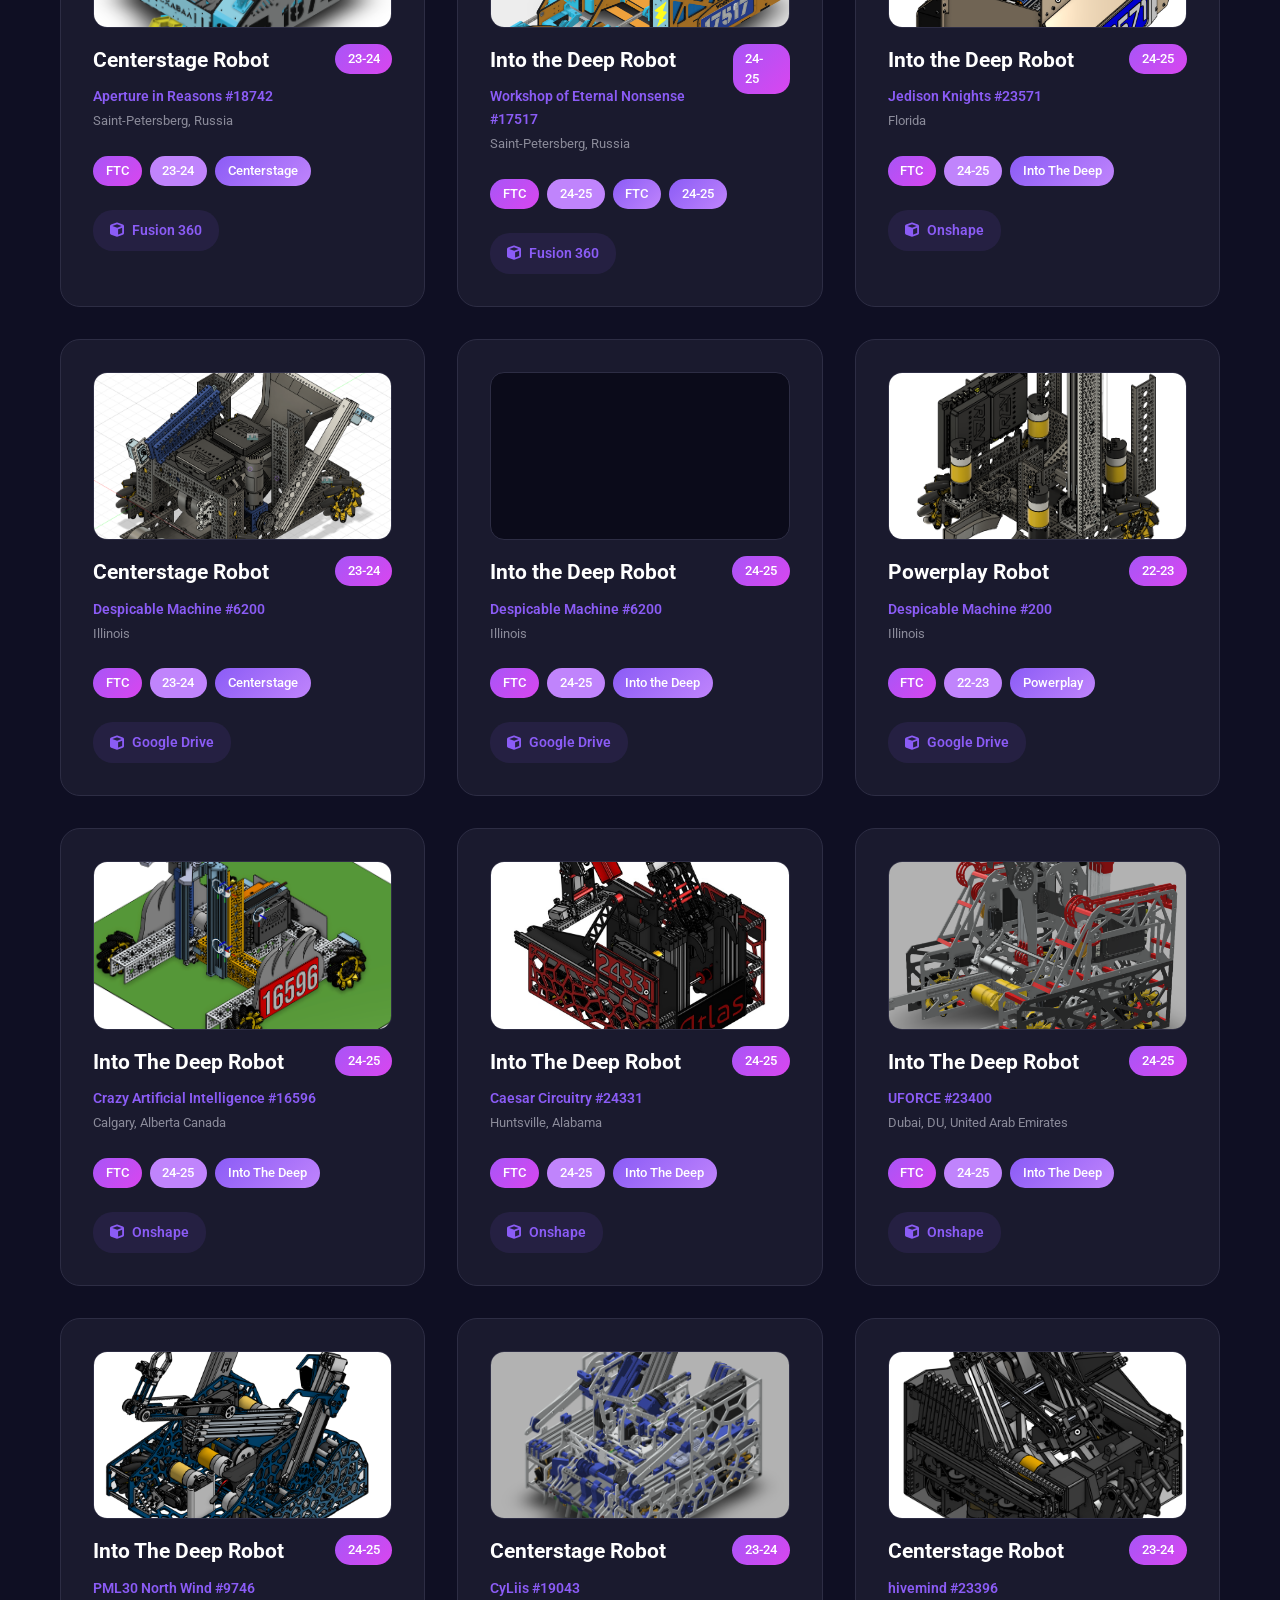
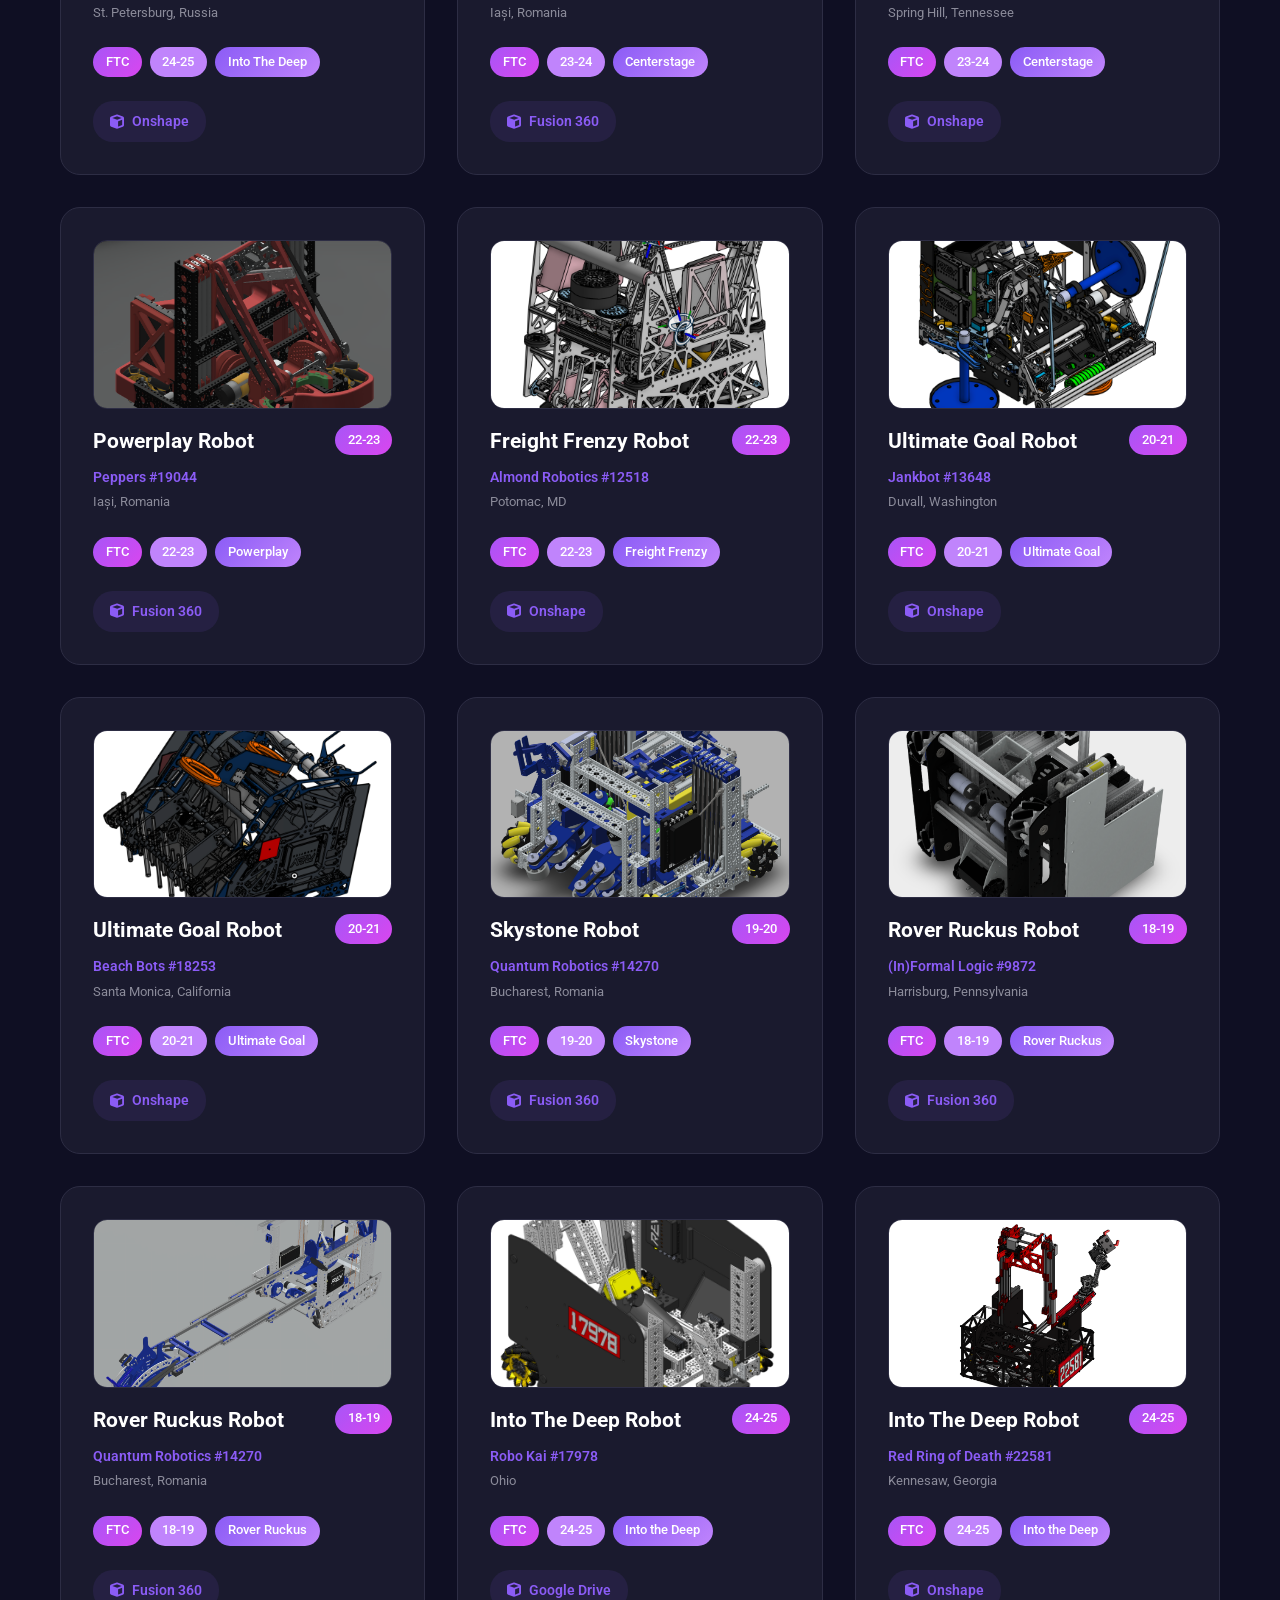
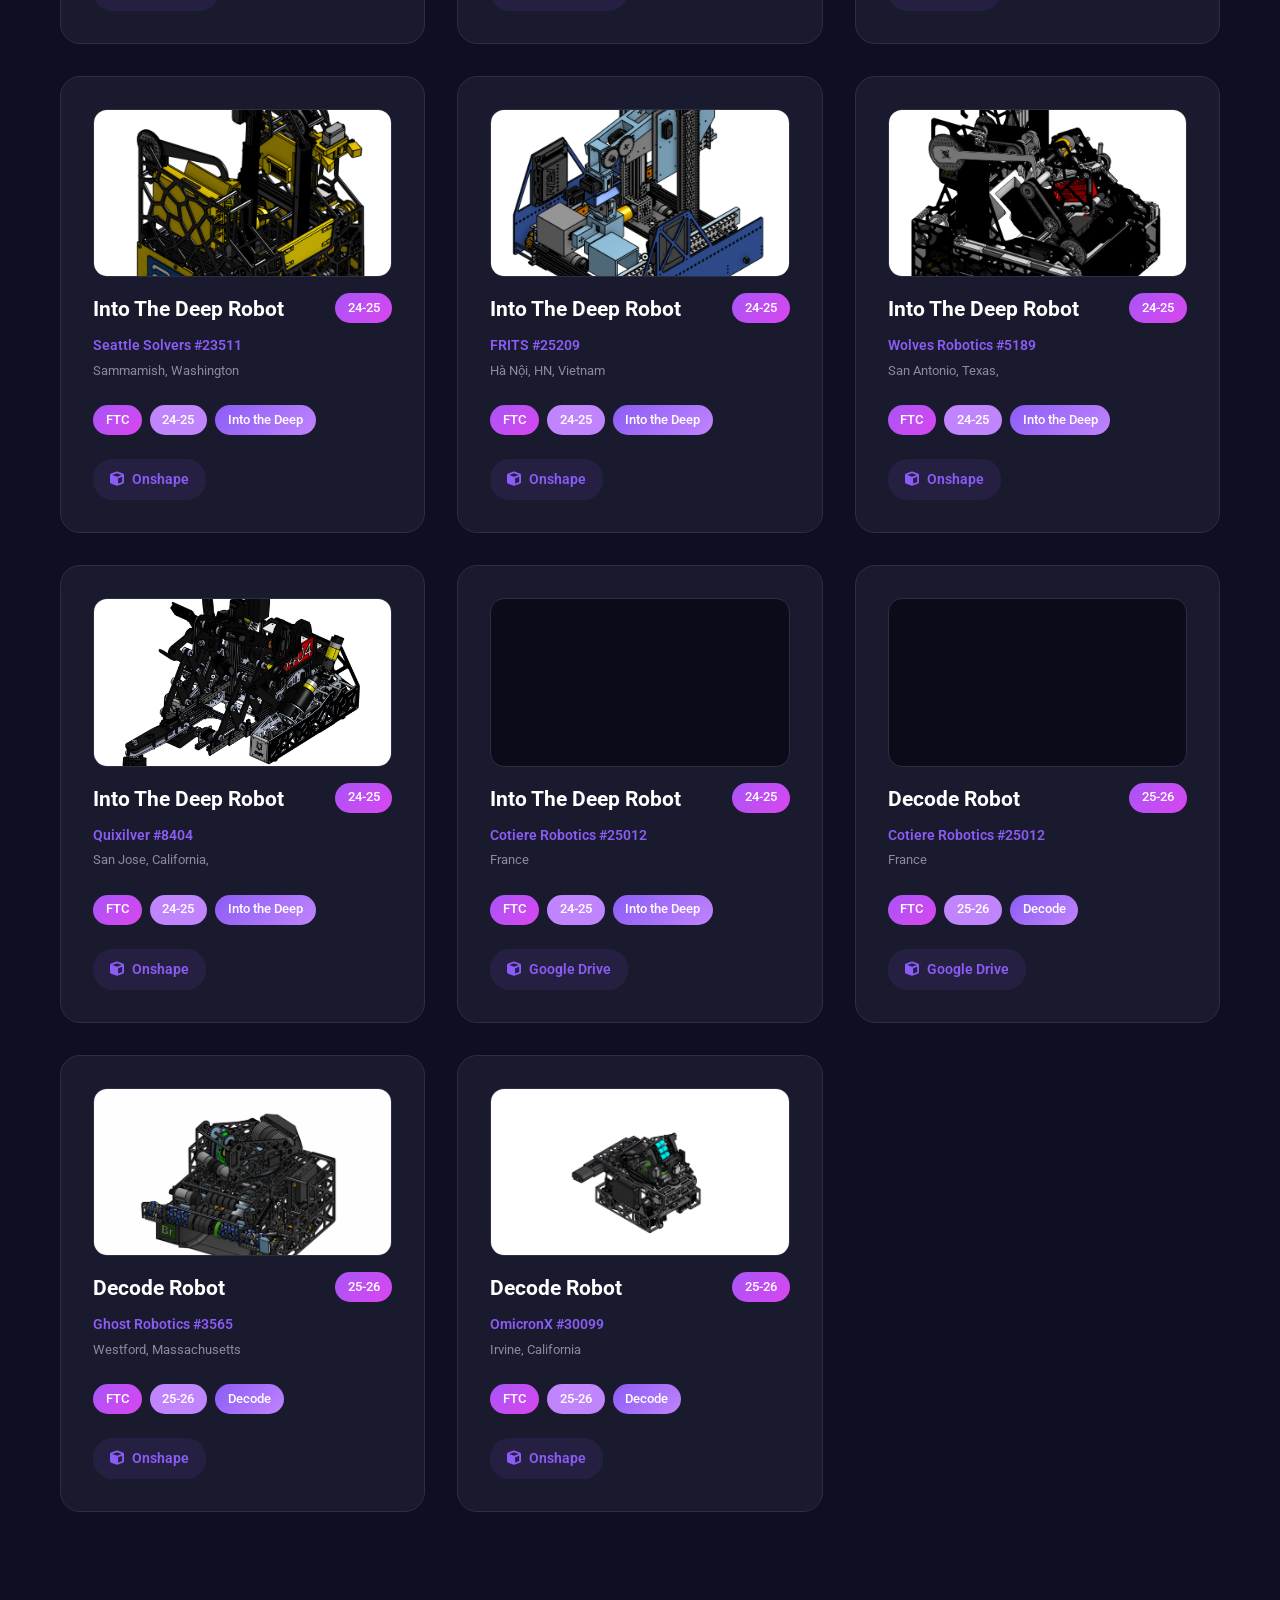
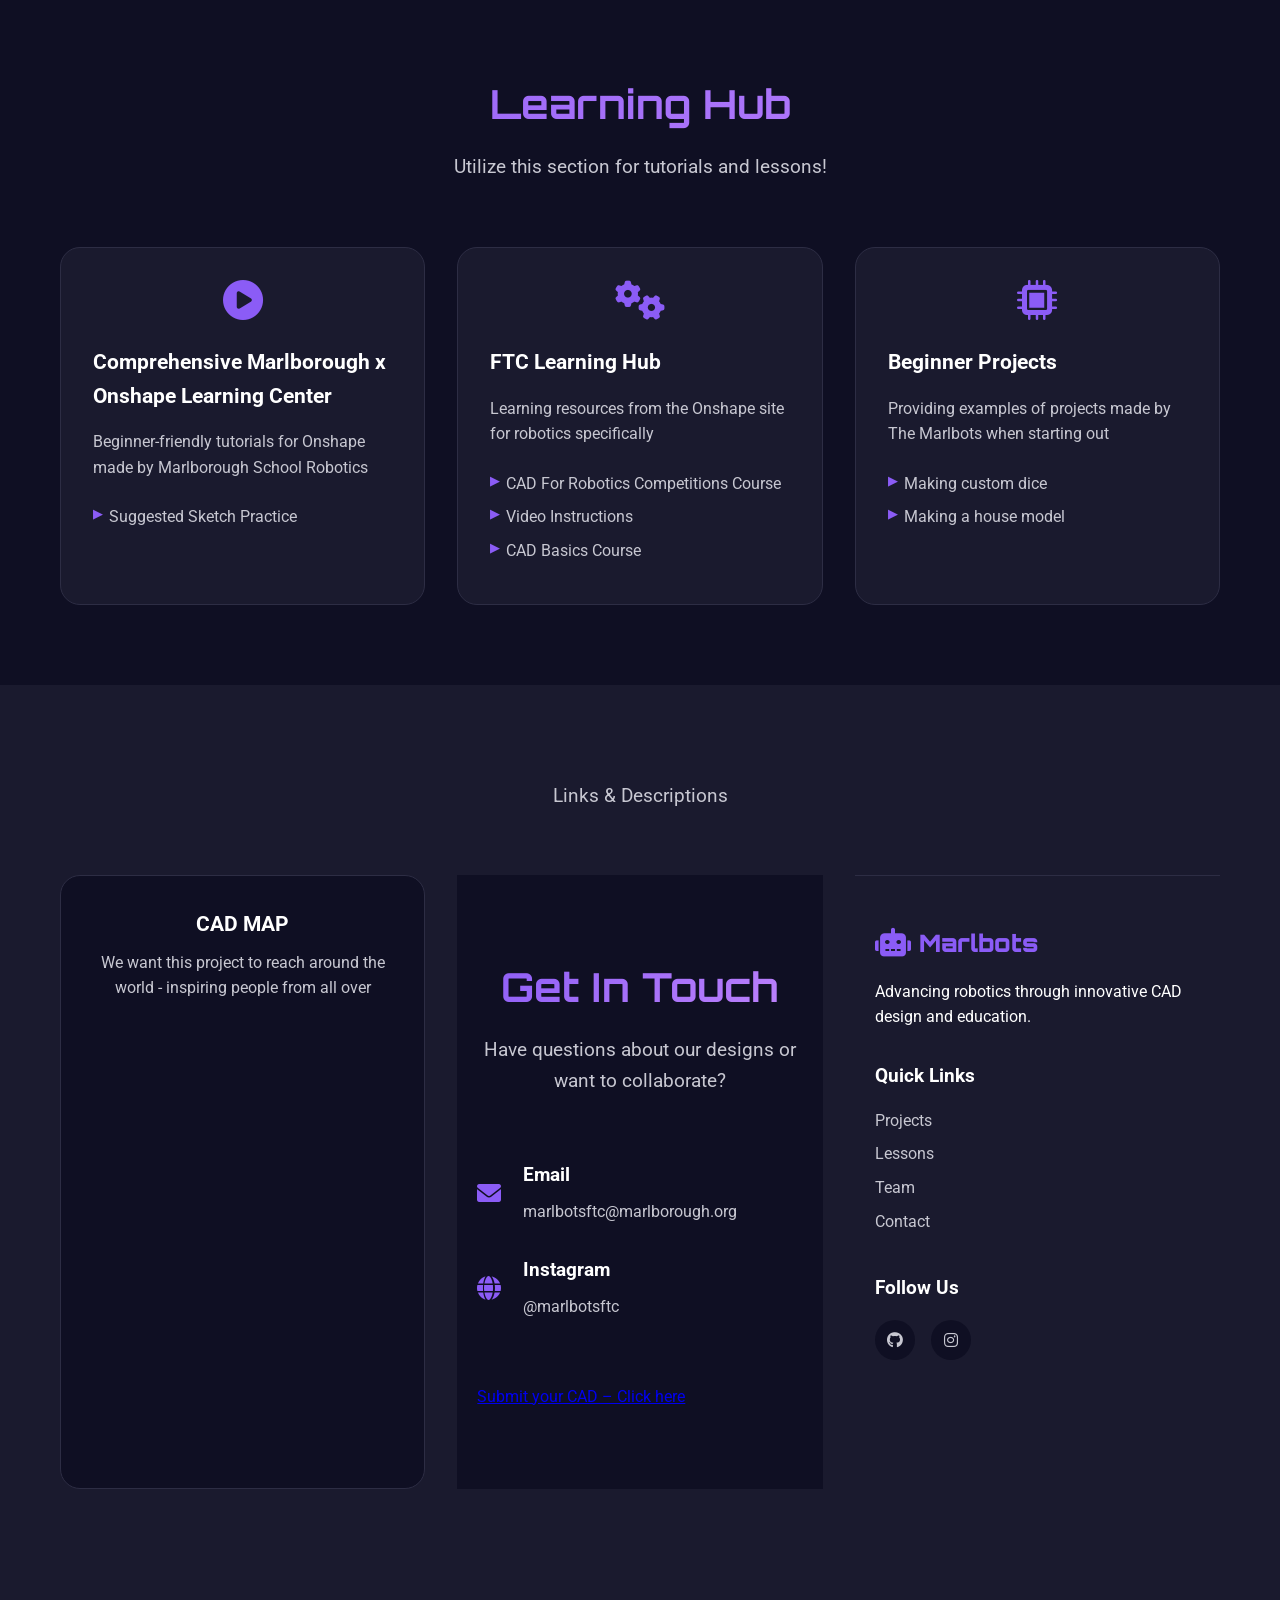
==== commit ee99424a: "Update index.html" ====
--- a/index.html
+++ b/index.html
@@ -137,8 +137,7 @@
                 </div>
                 <div class="filter-group">
                     <button type="button" id="clear-filters">Clear Filters</button>">
-                        <i class="fas fa-times"></i>
-                        Clear Filters
+                       <i class="fas fa-rotate-left"></i> Clear Filters
                     </button>
                 </div>
             </div>
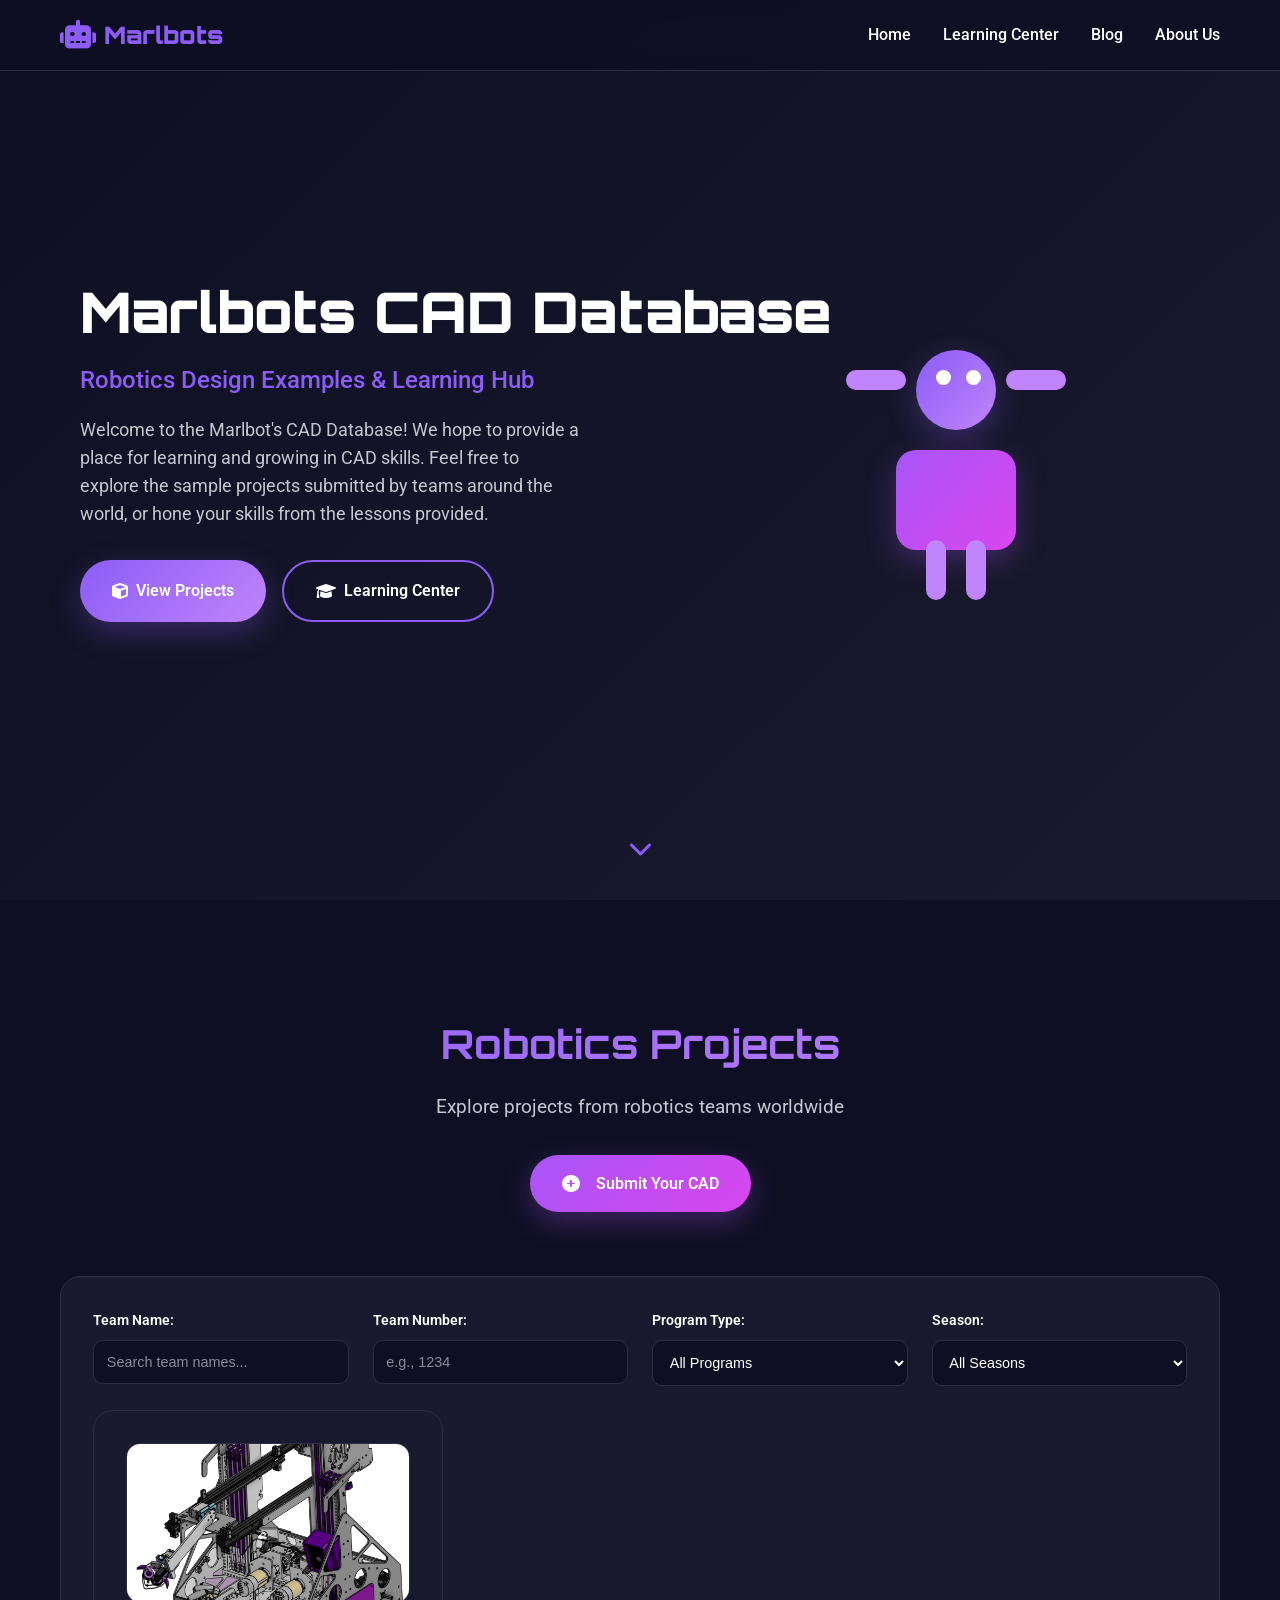
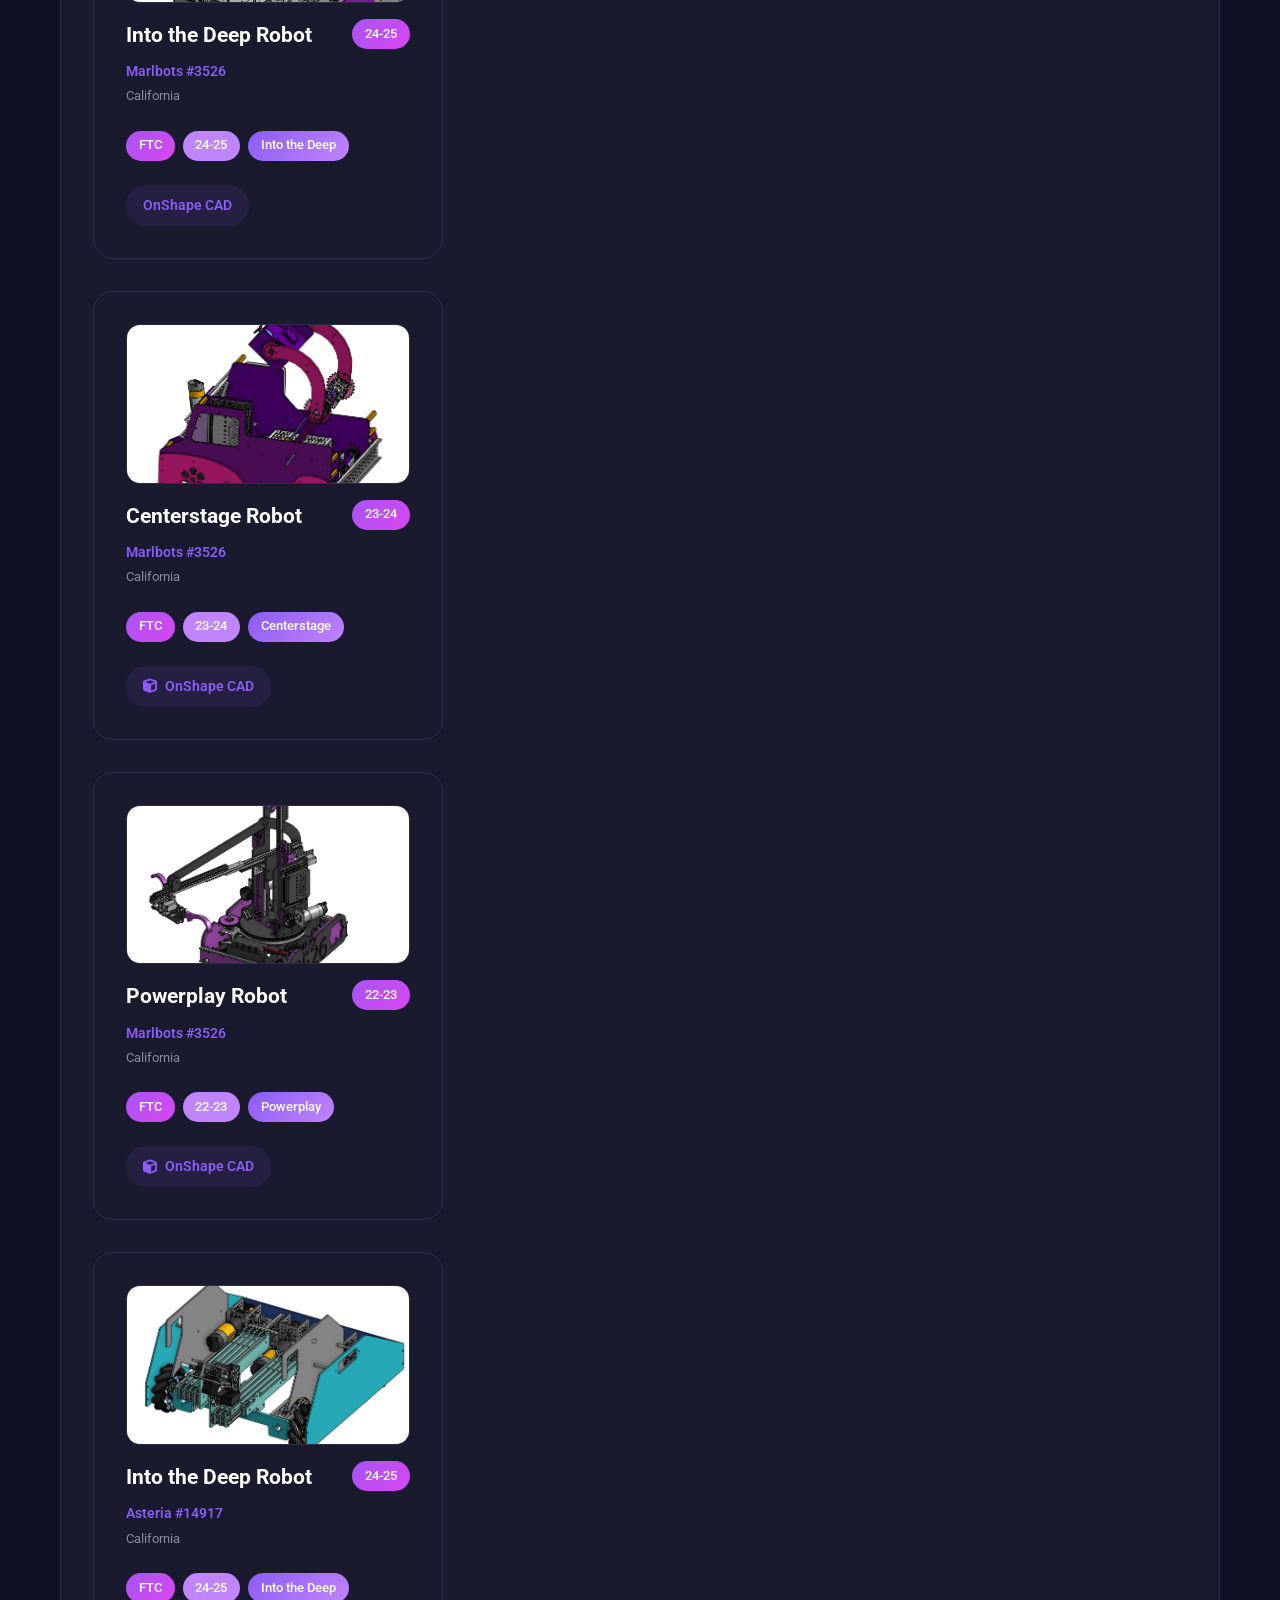
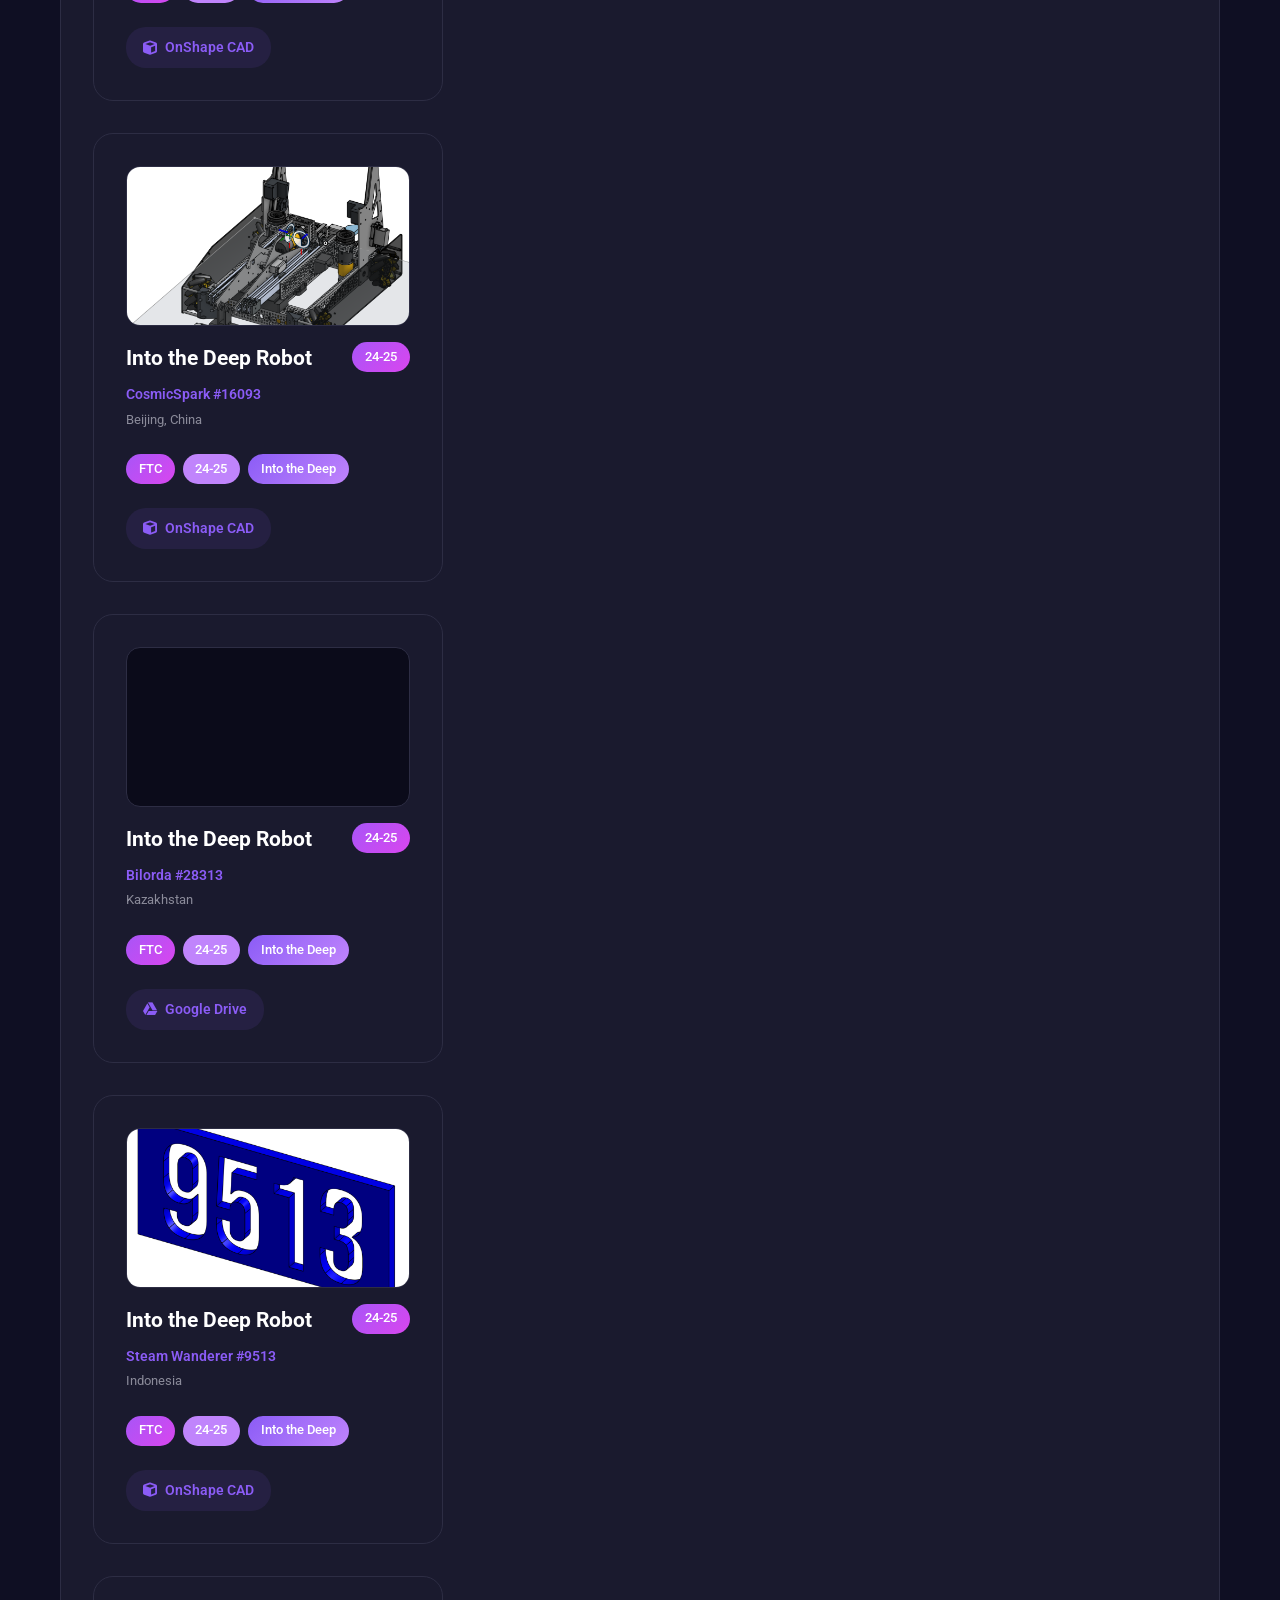
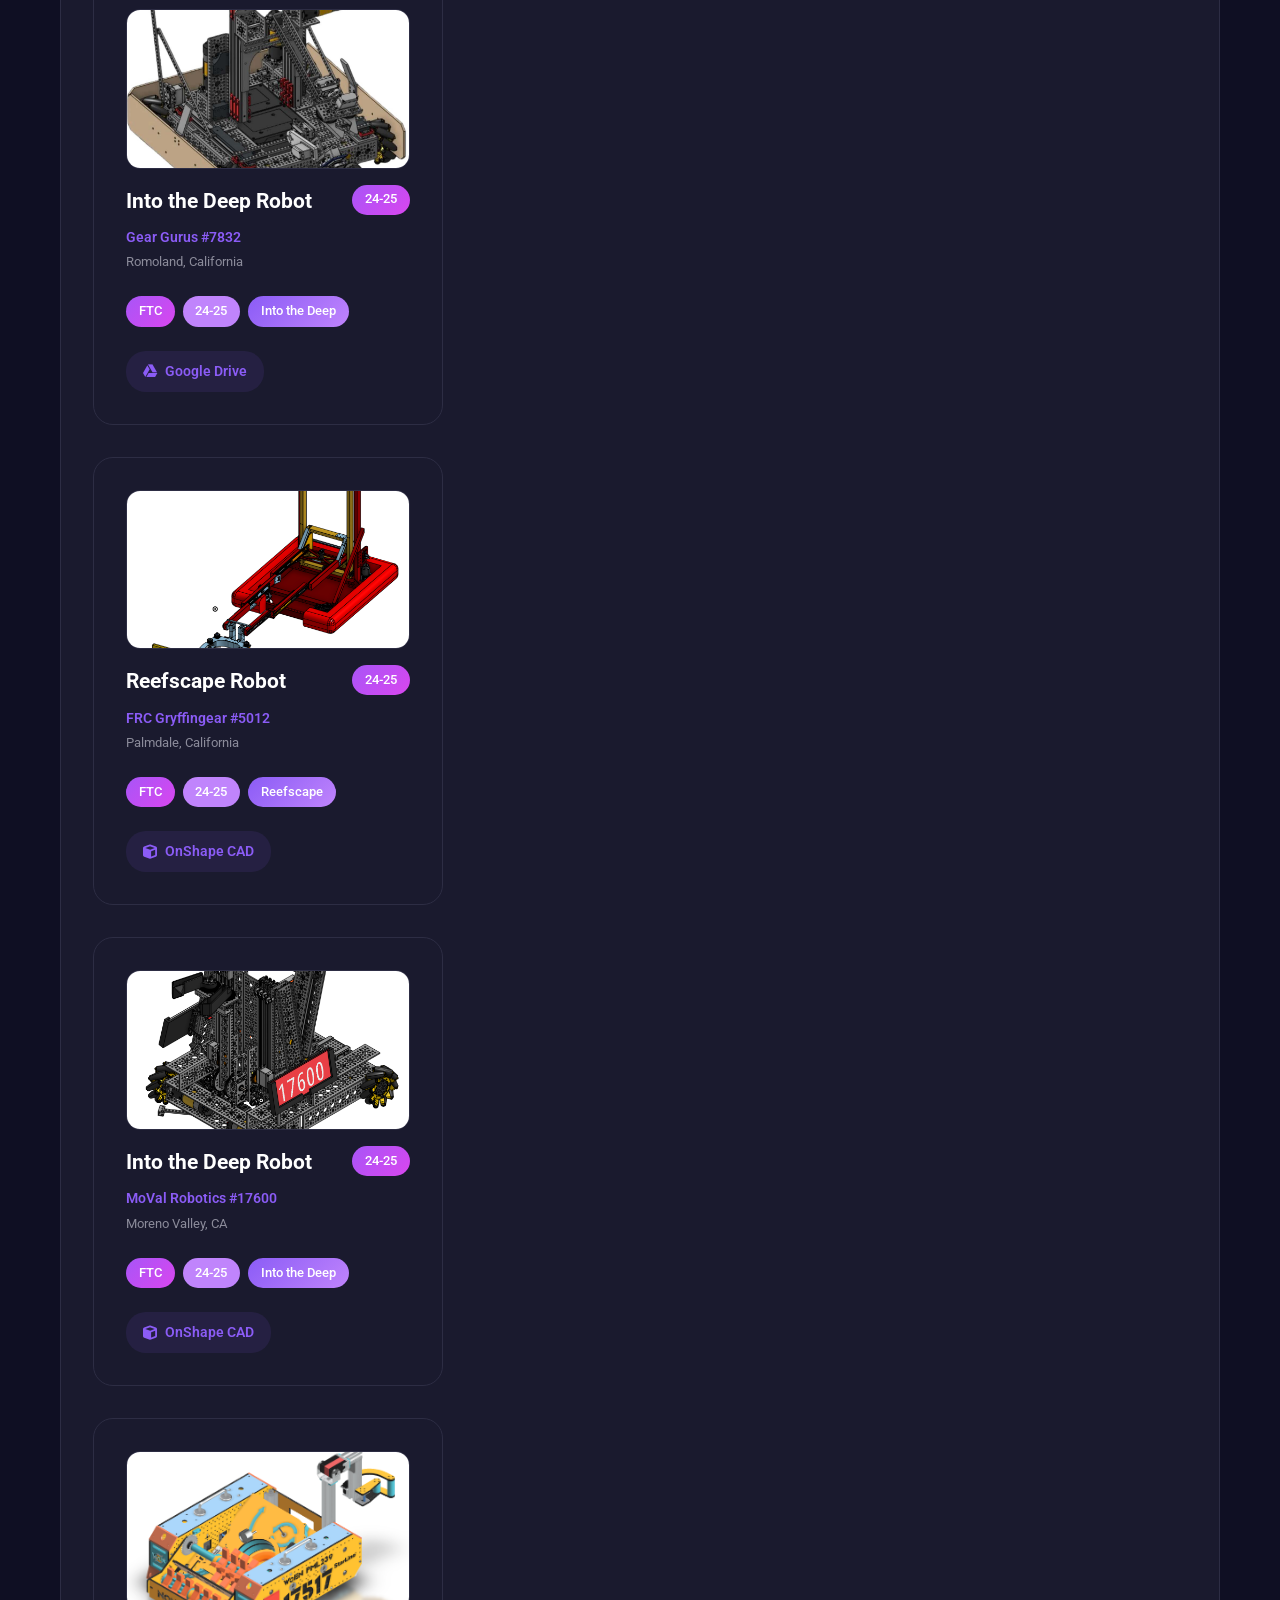
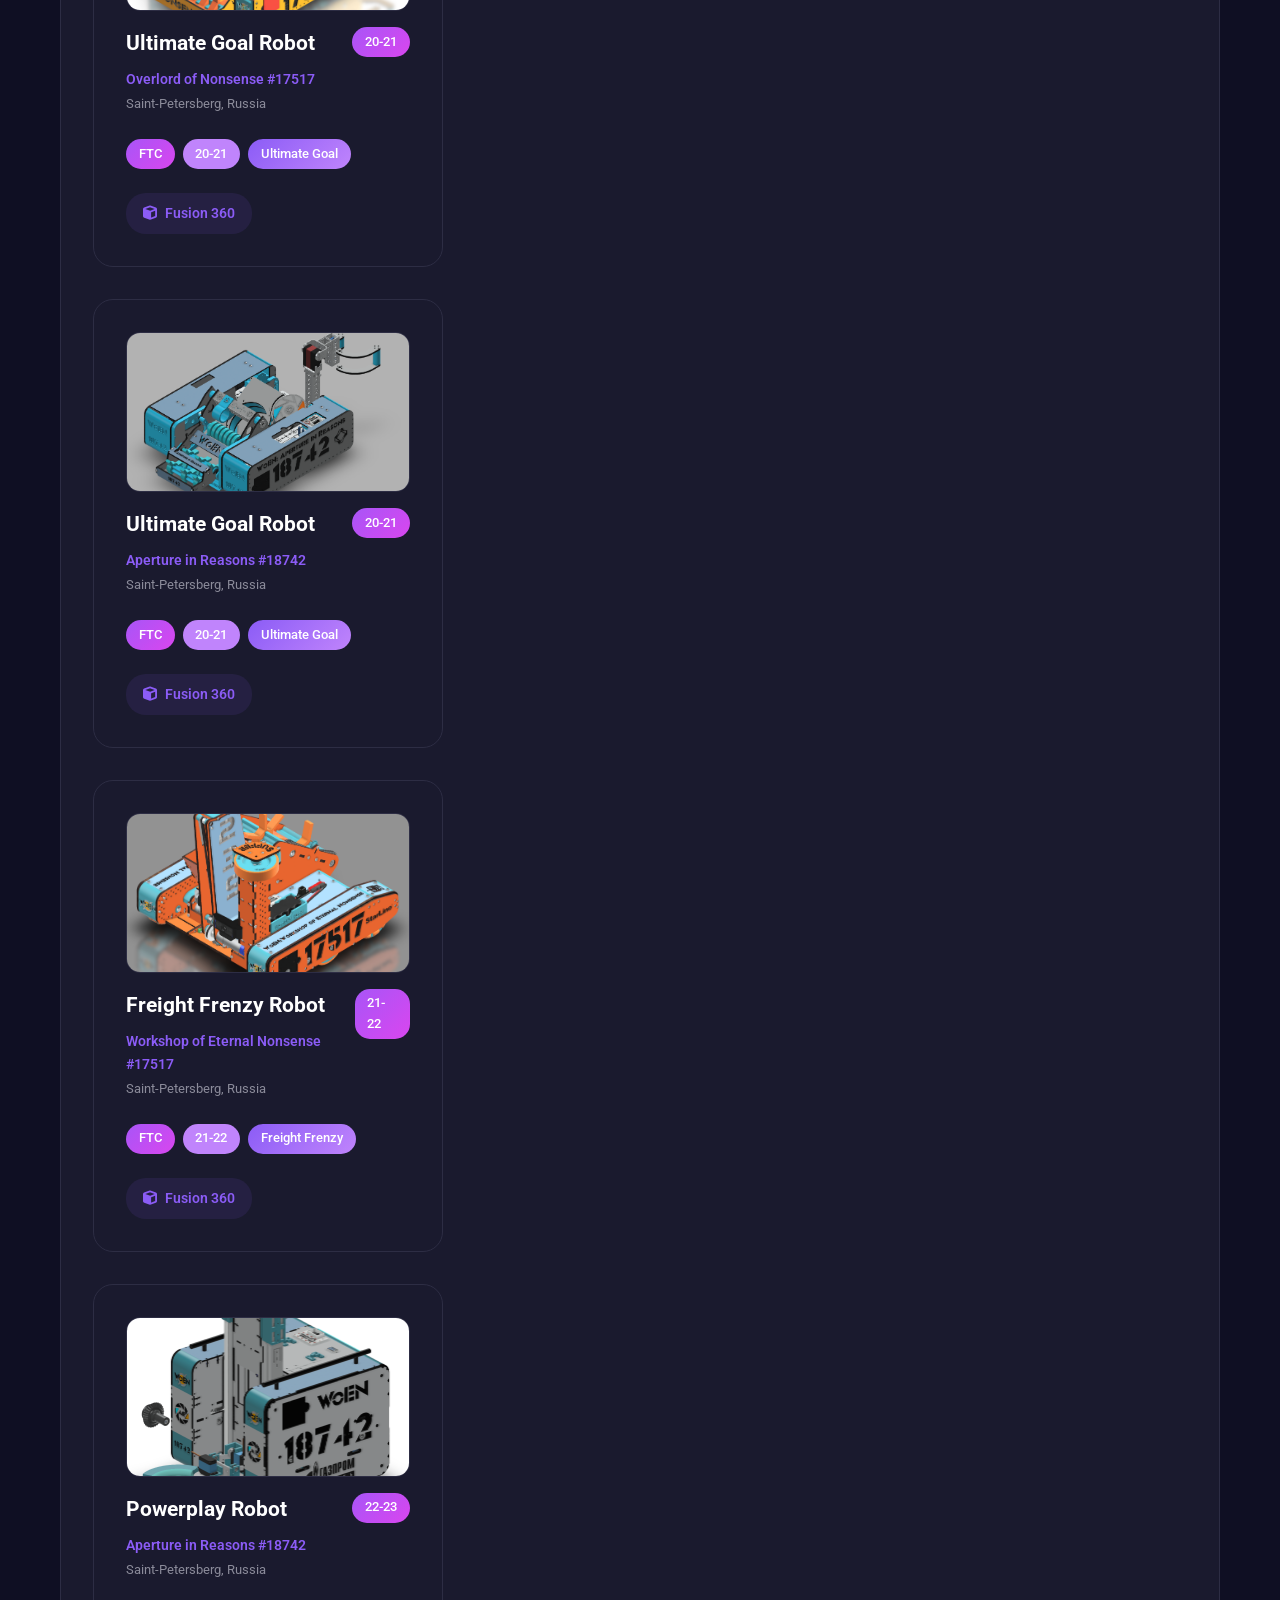
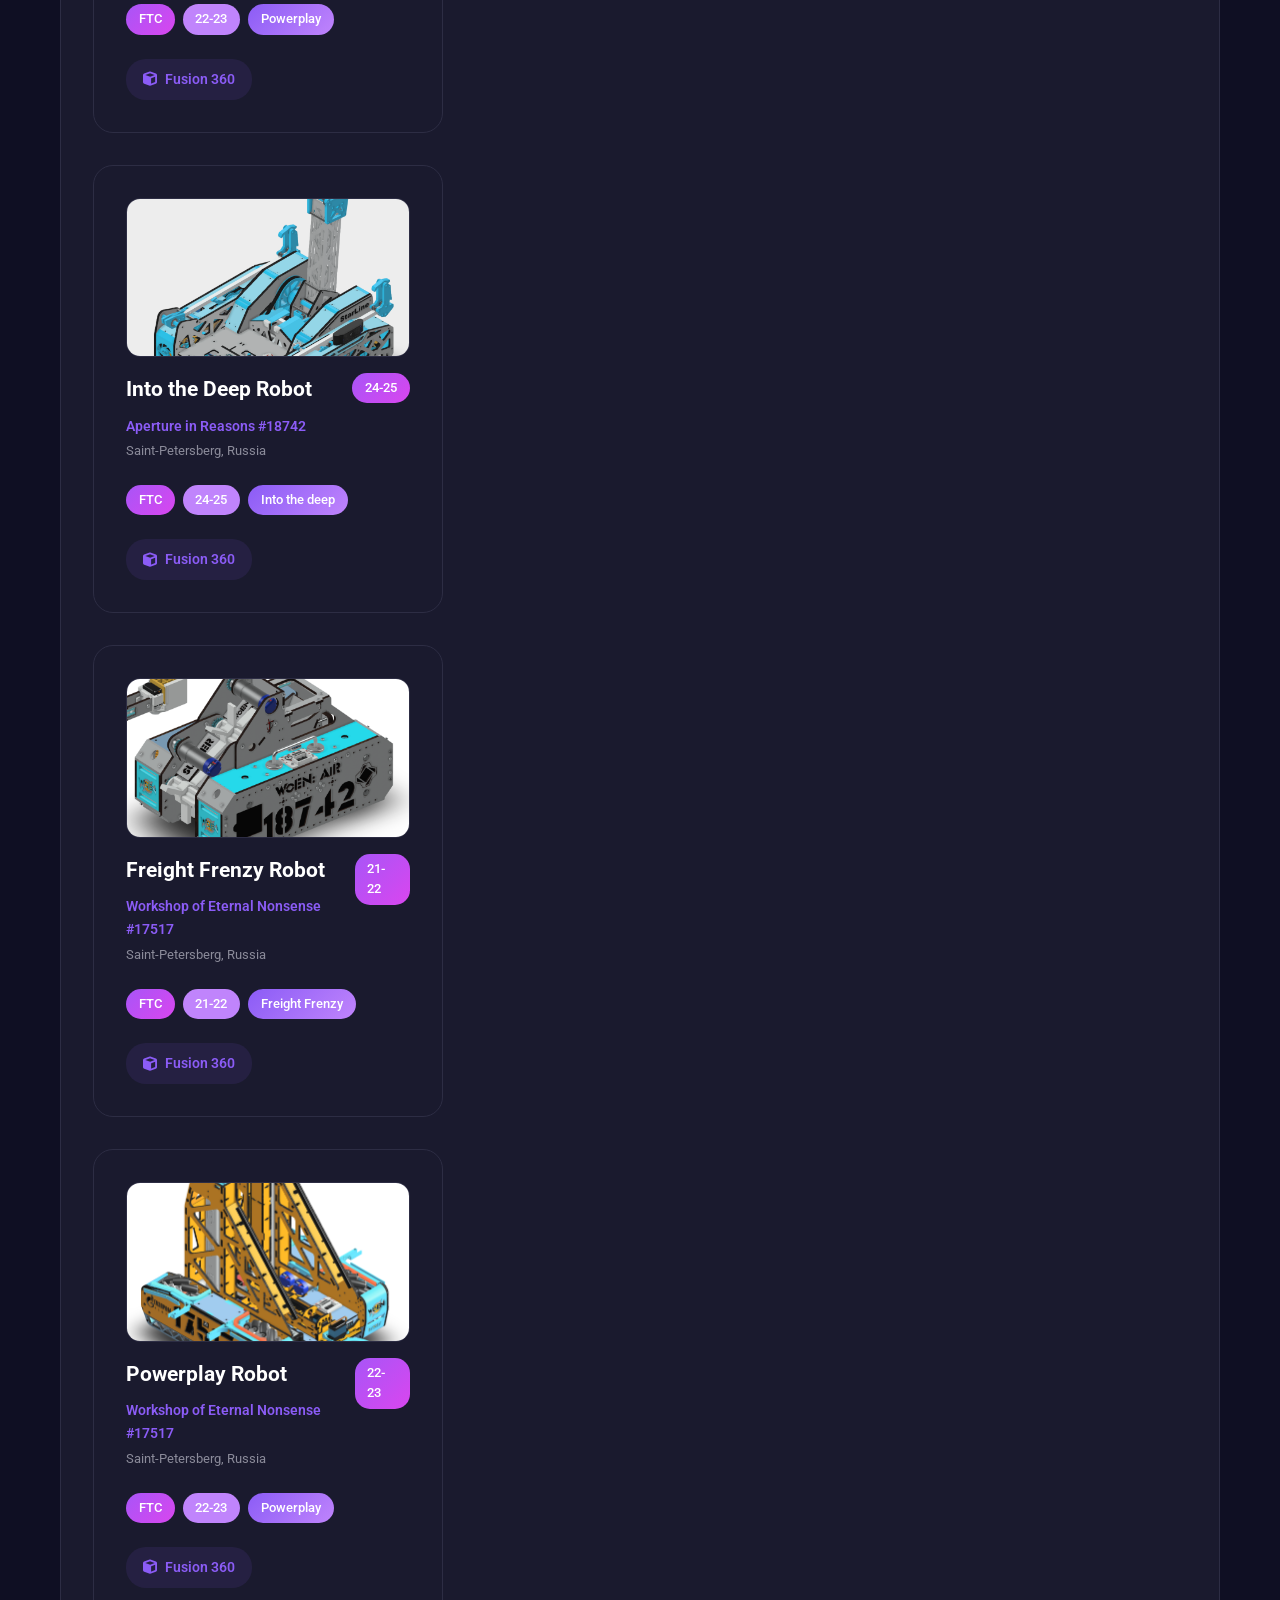
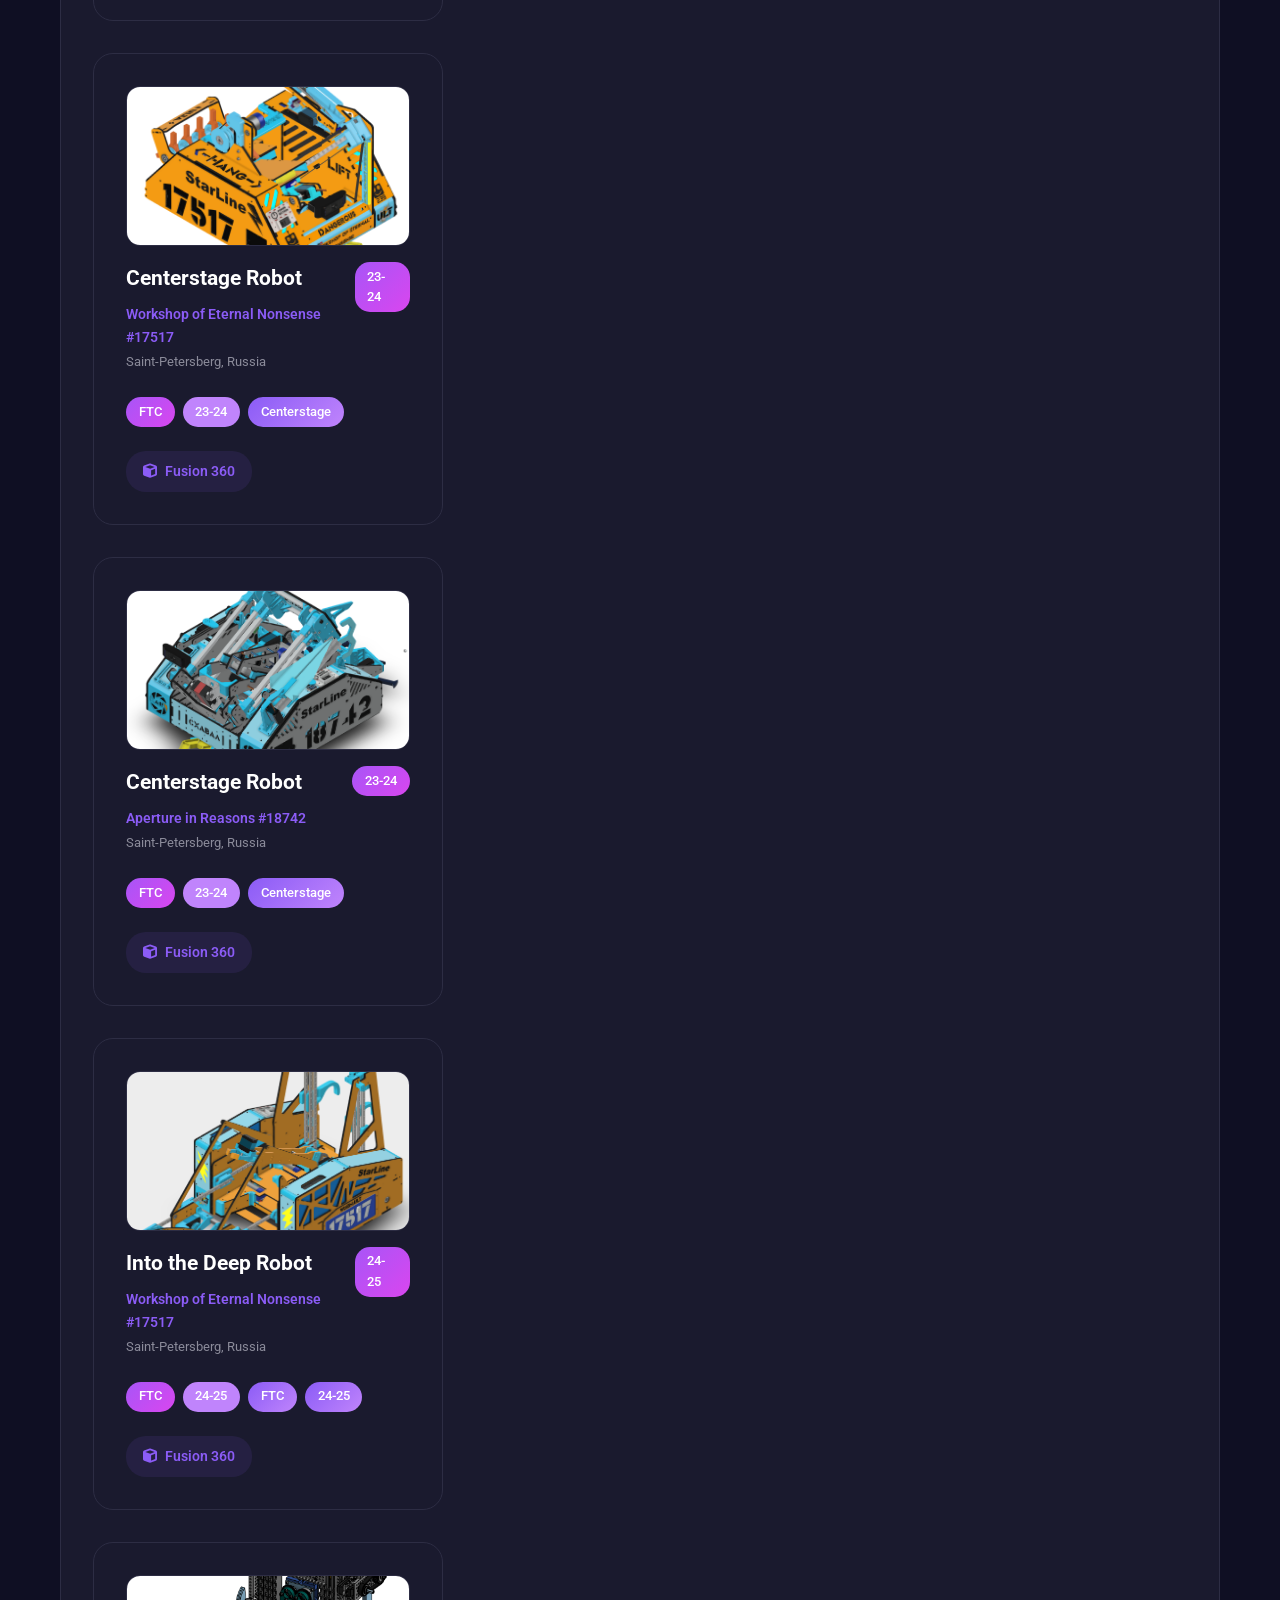
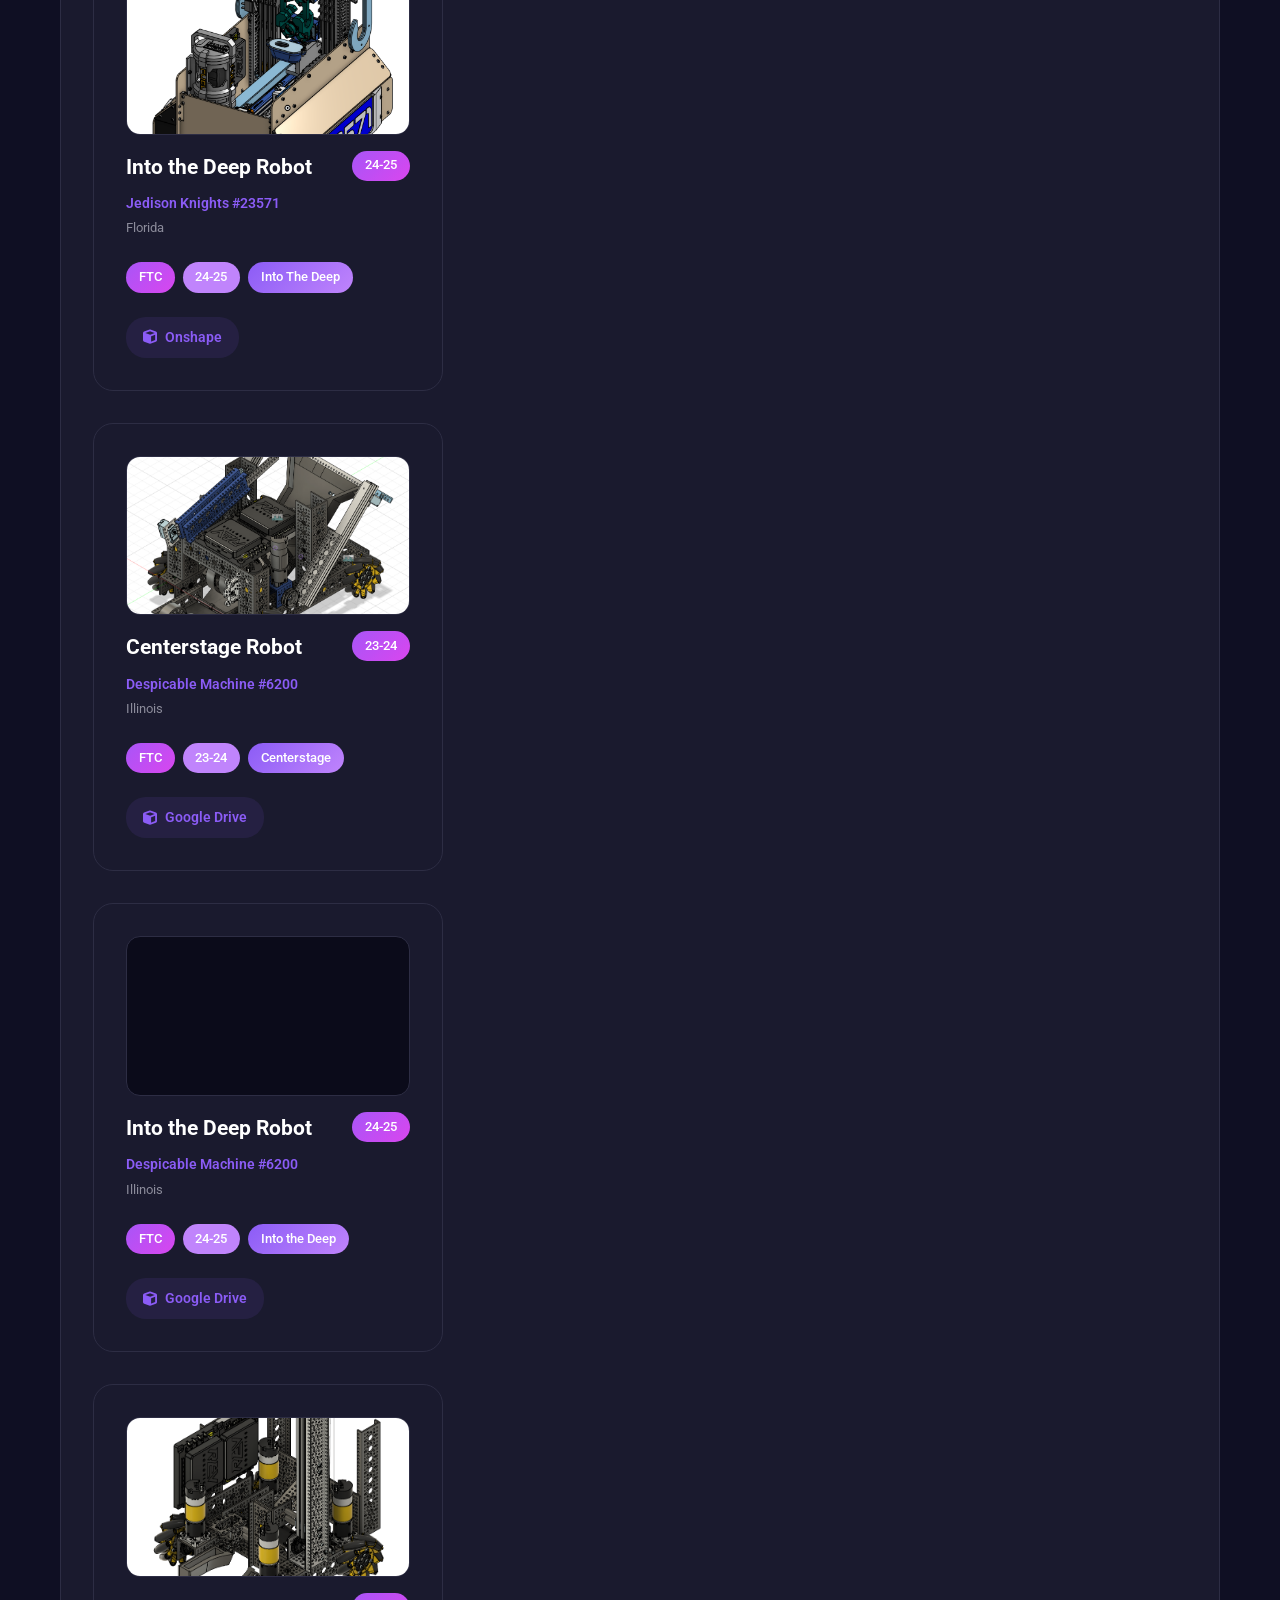
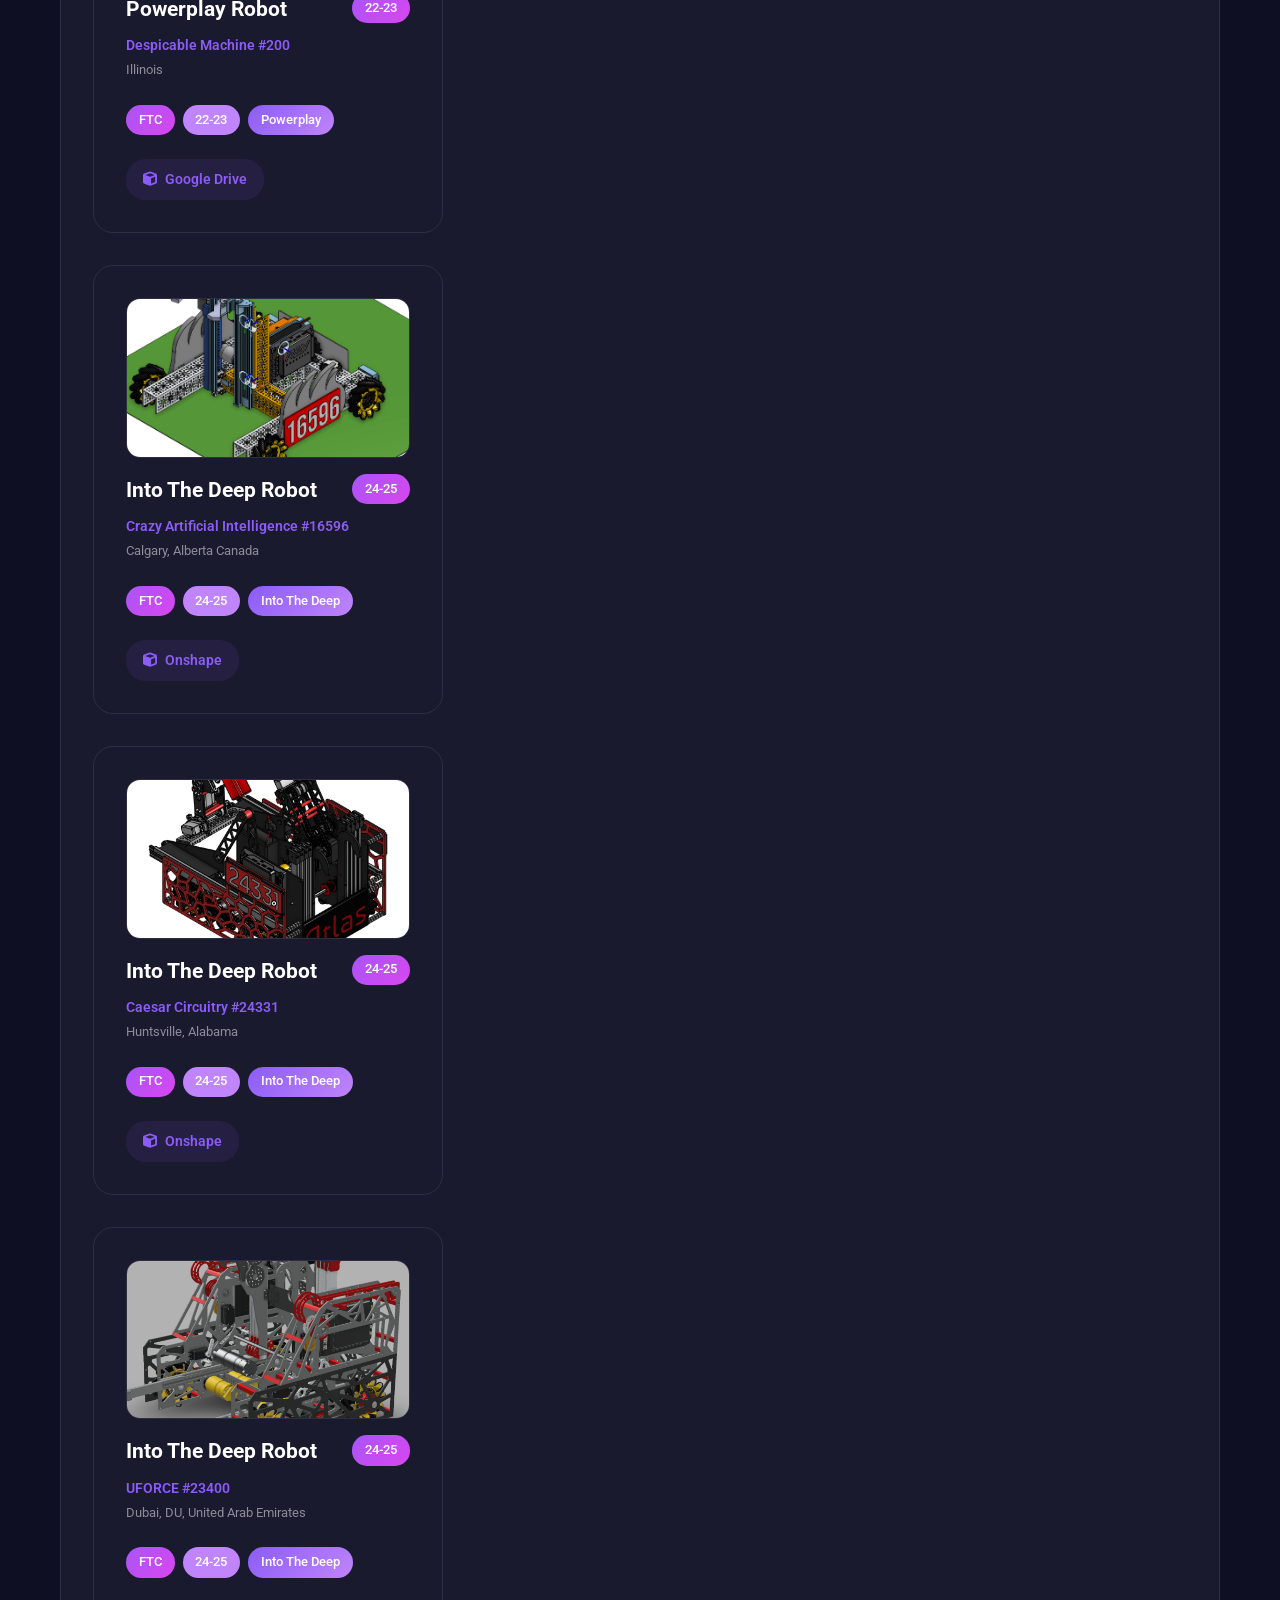
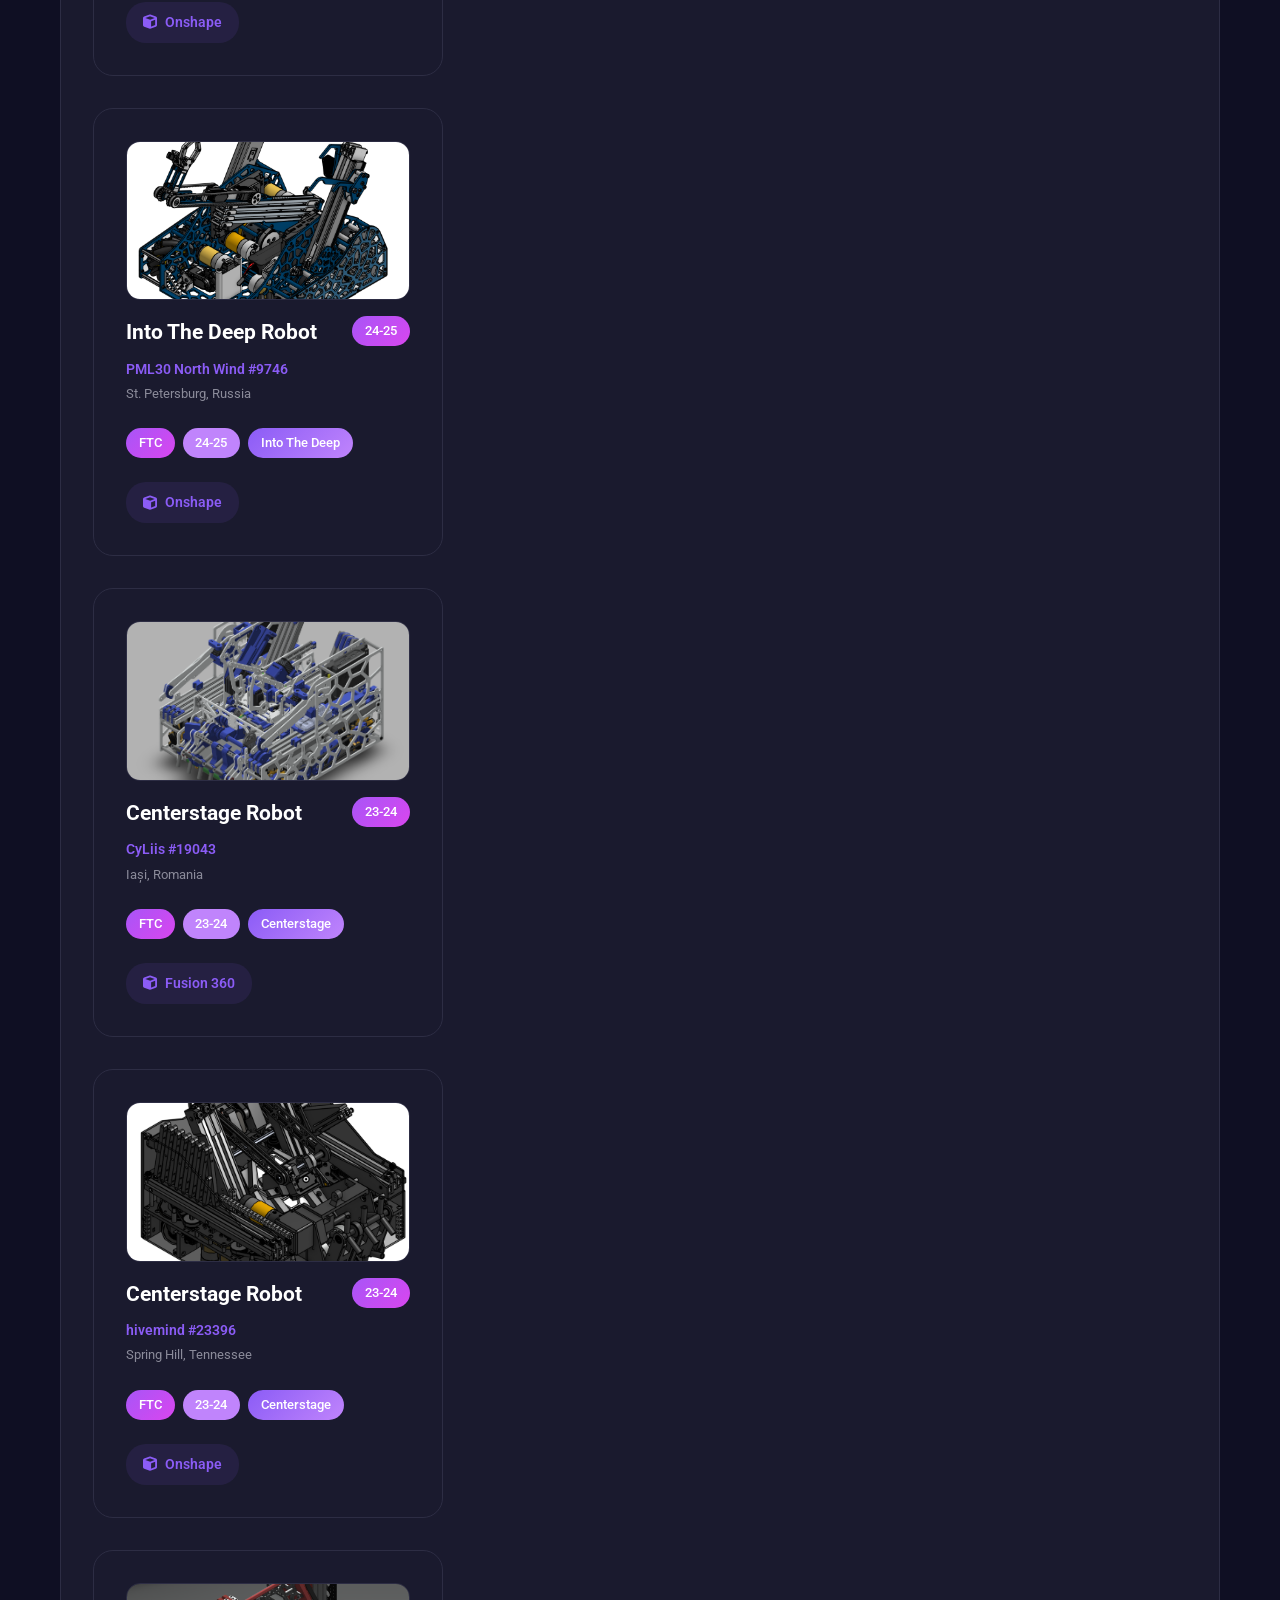
==== commit 6e6feb16: "Update index.html" ====
--- a/index.html
+++ b/index.html
@@ -134,12 +134,6 @@
                         <option value="Reefscape 24-25">Reefscape (2024-25)</option>
                         <option value="25-26">Decode (2025-26)</option>
                     </select>
-                </div>
-                <div class="filter-group">
-                    <button type="button" id="clear-filters">Clear Filters</button>">
-                       <i class="fas fa-rotate-left"></i> Clear Filters
-                    </button>
-                </div>
             </div>
 
             <!-- Projects Grid -->
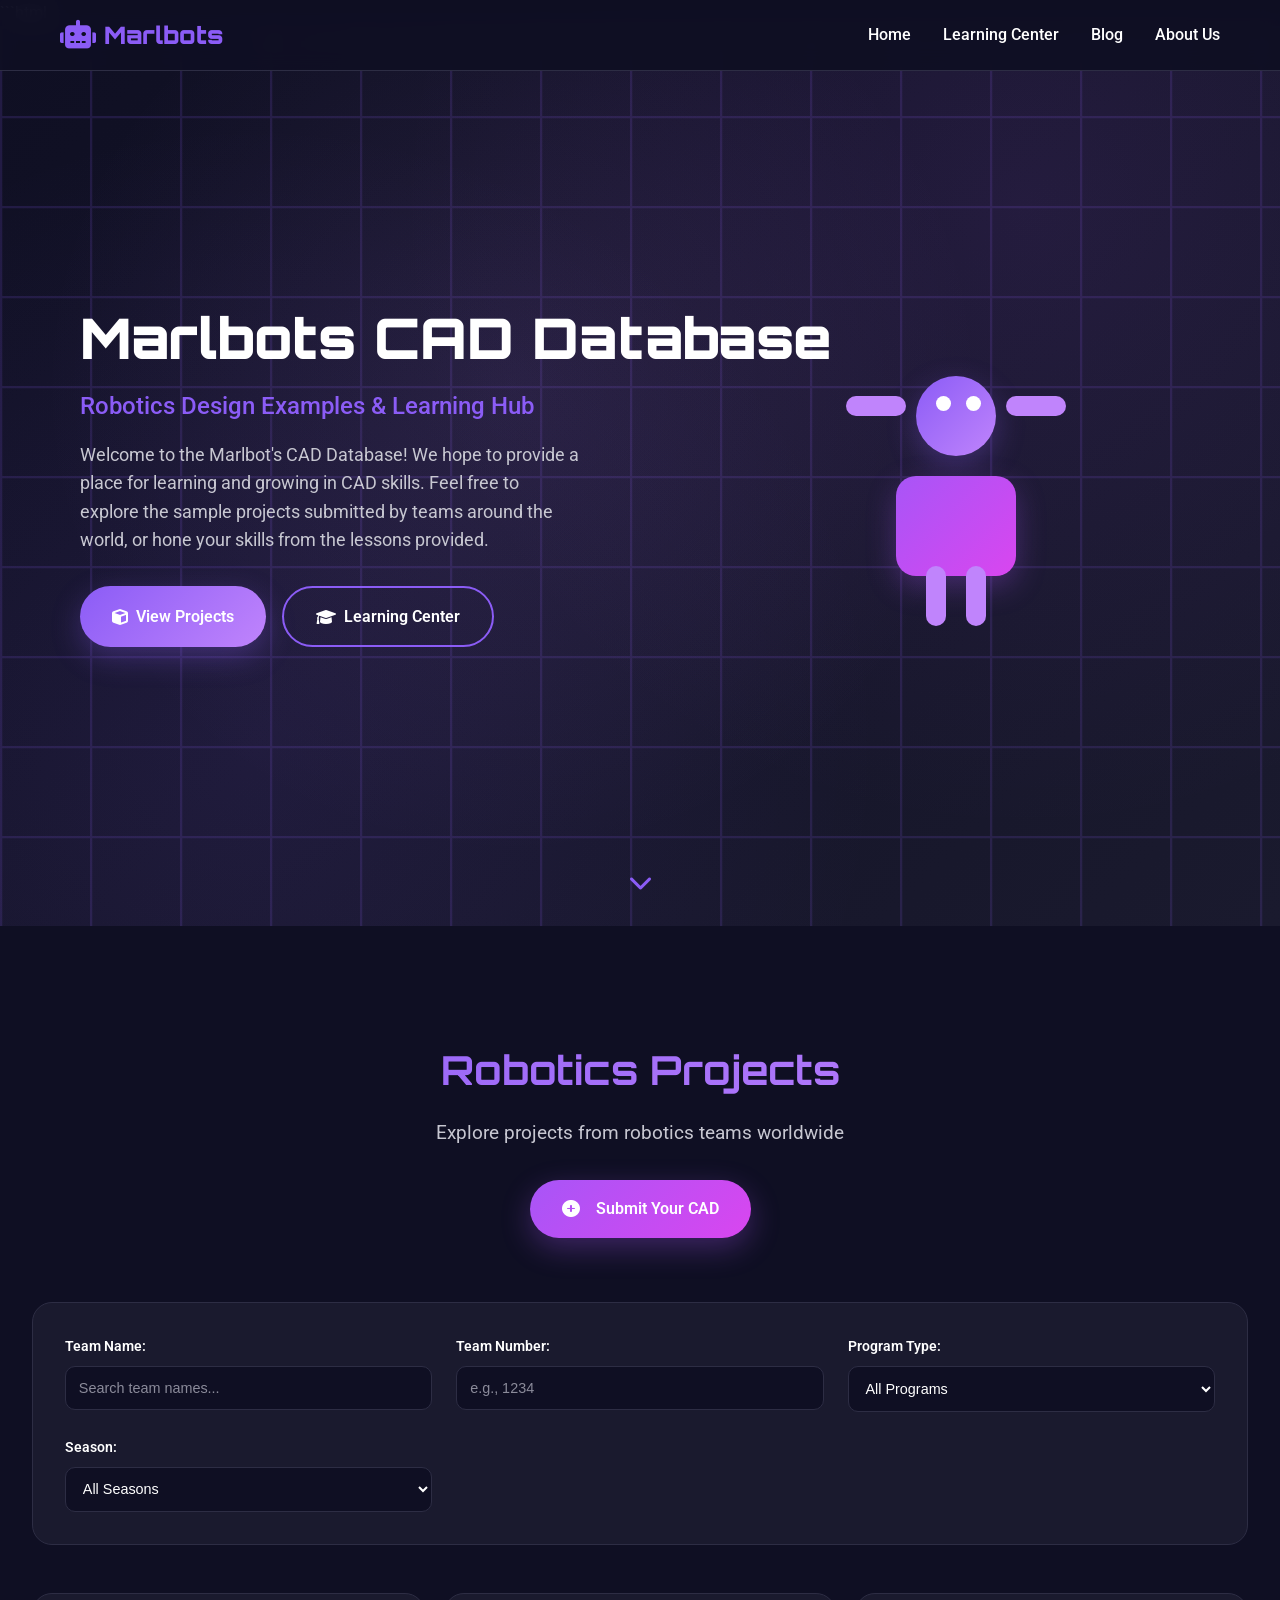
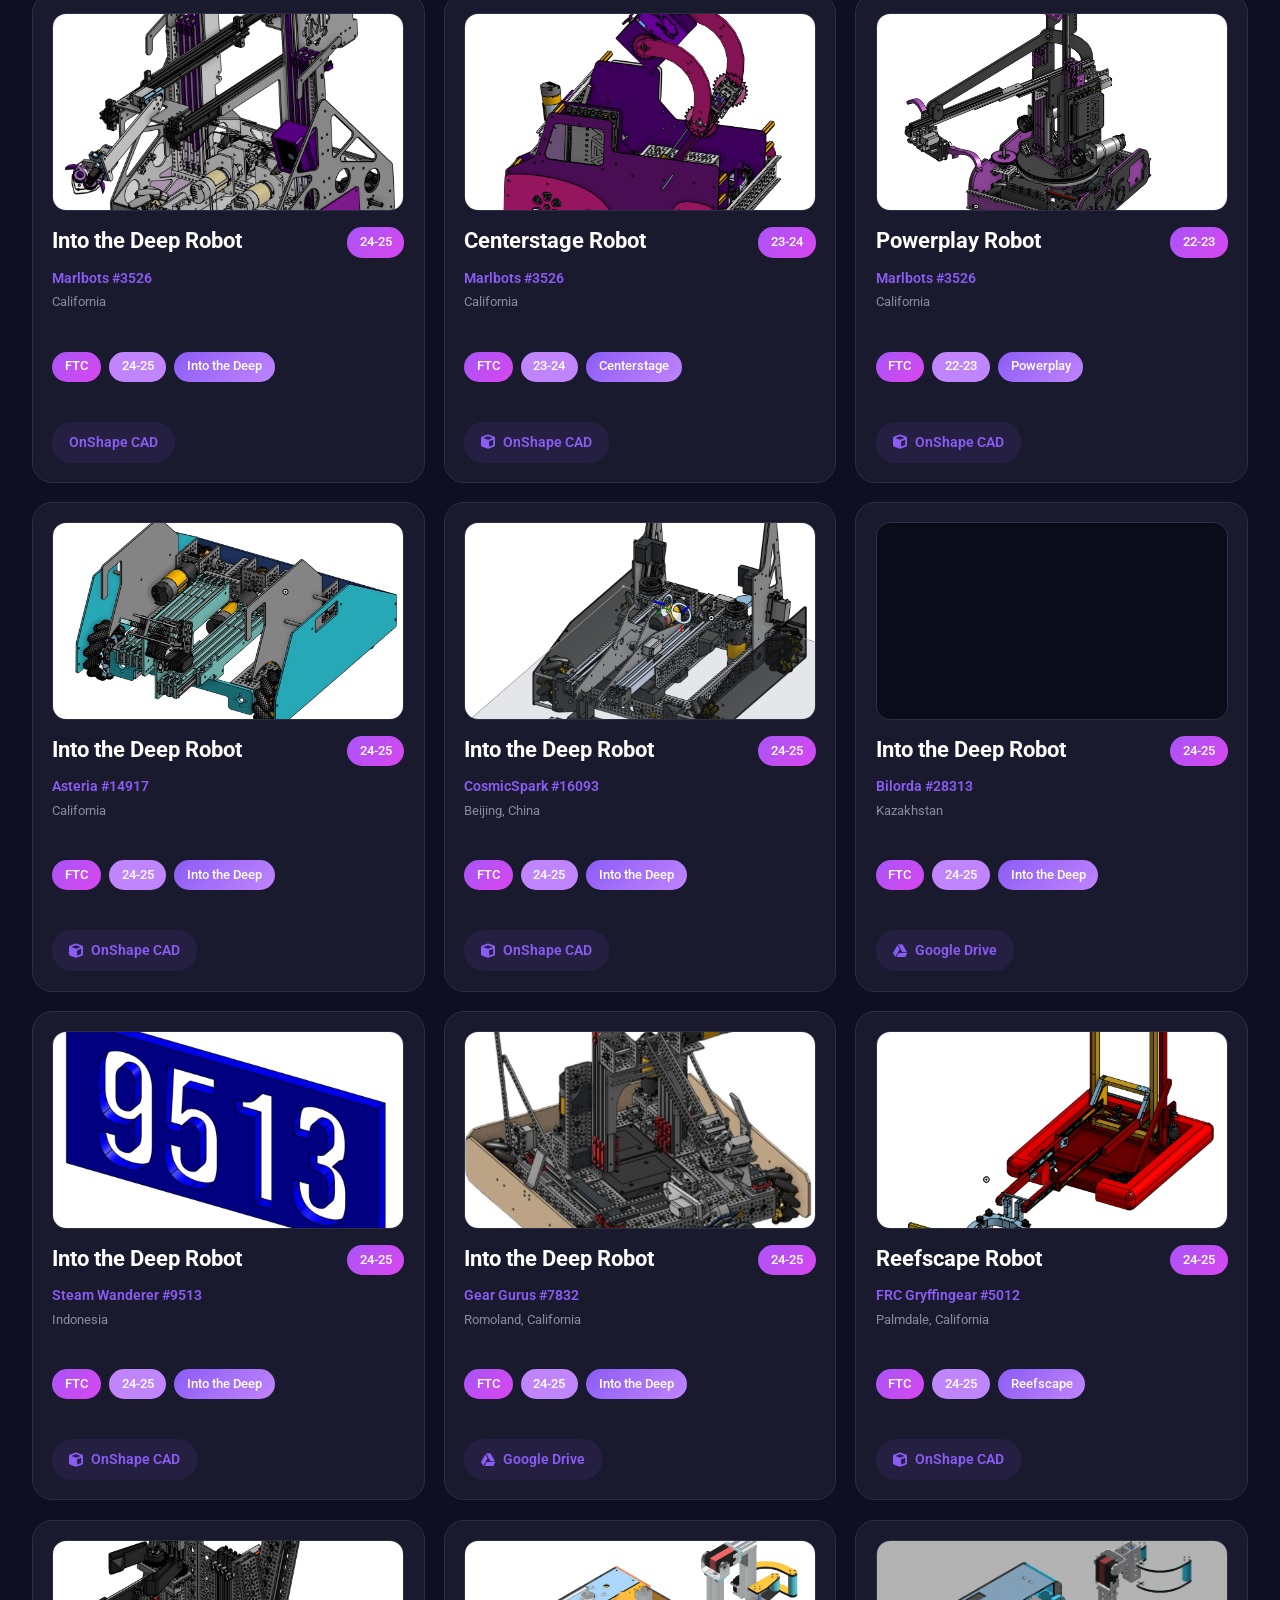
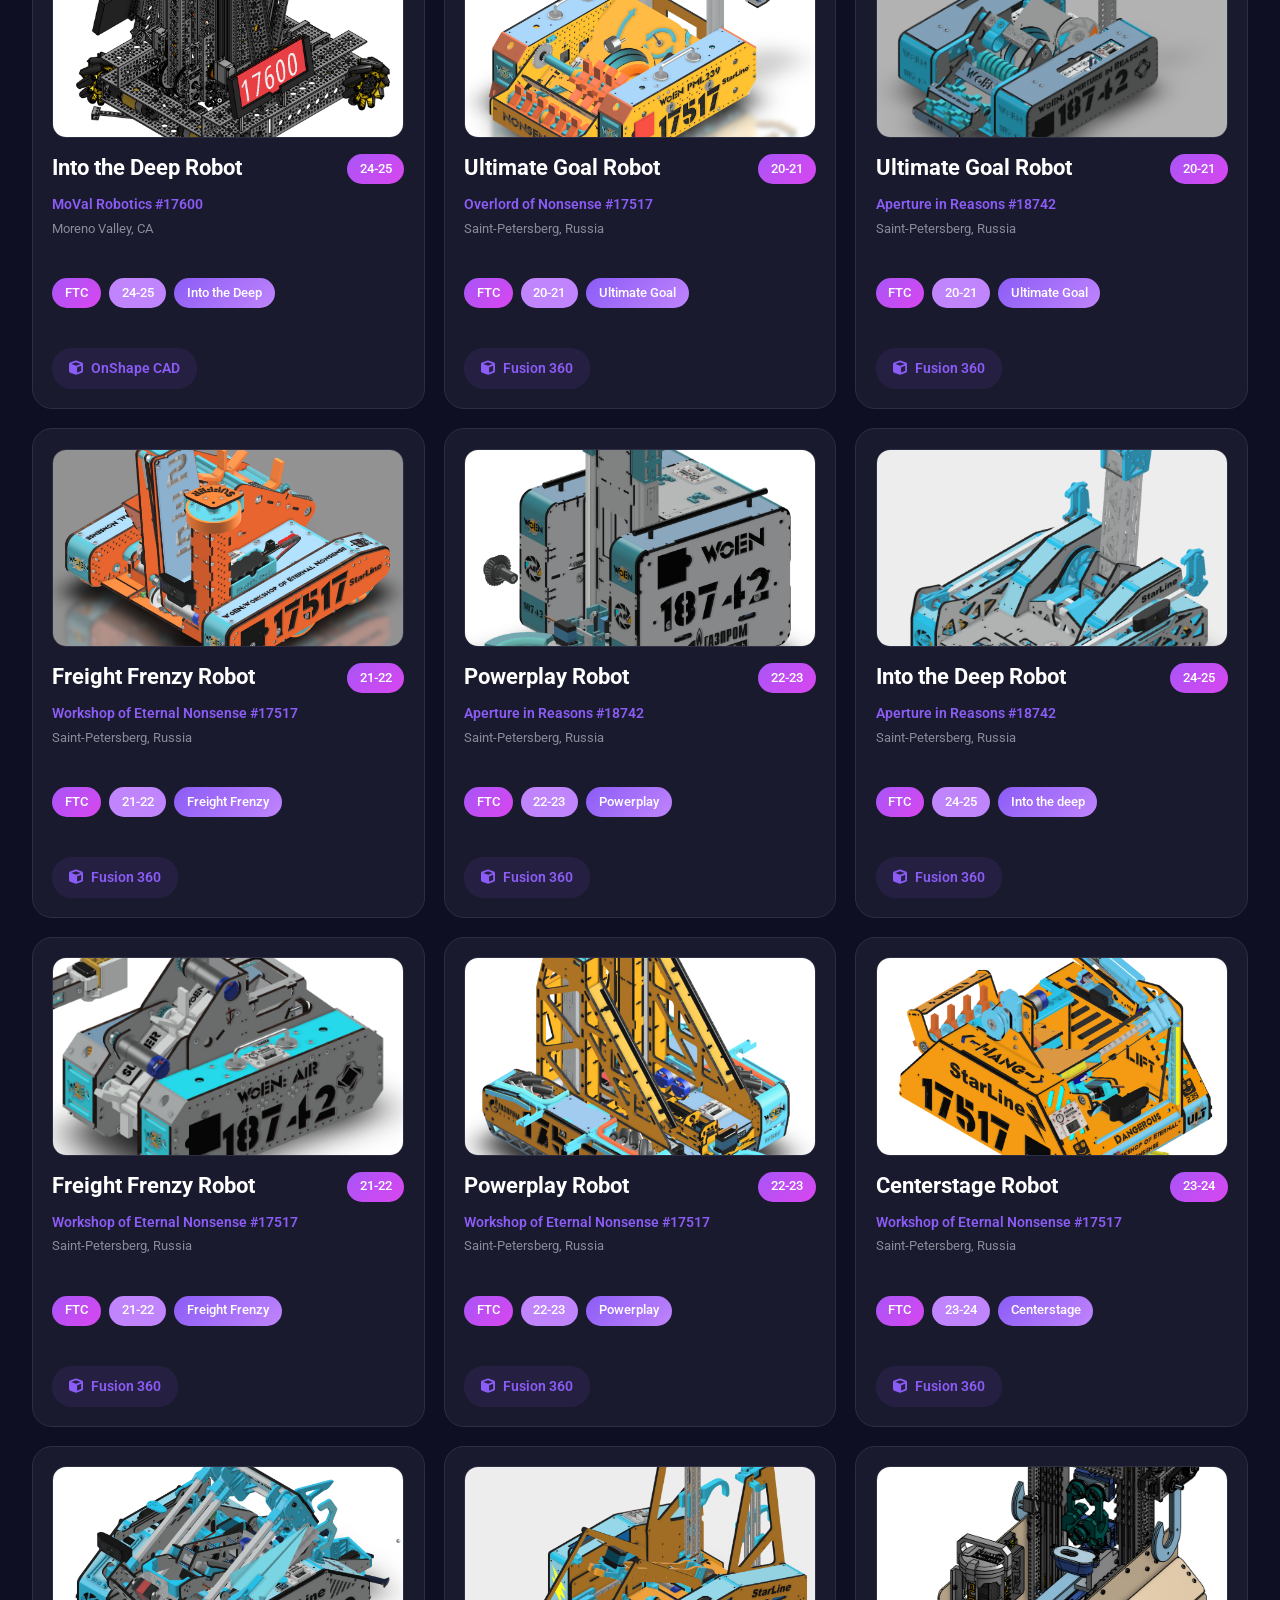
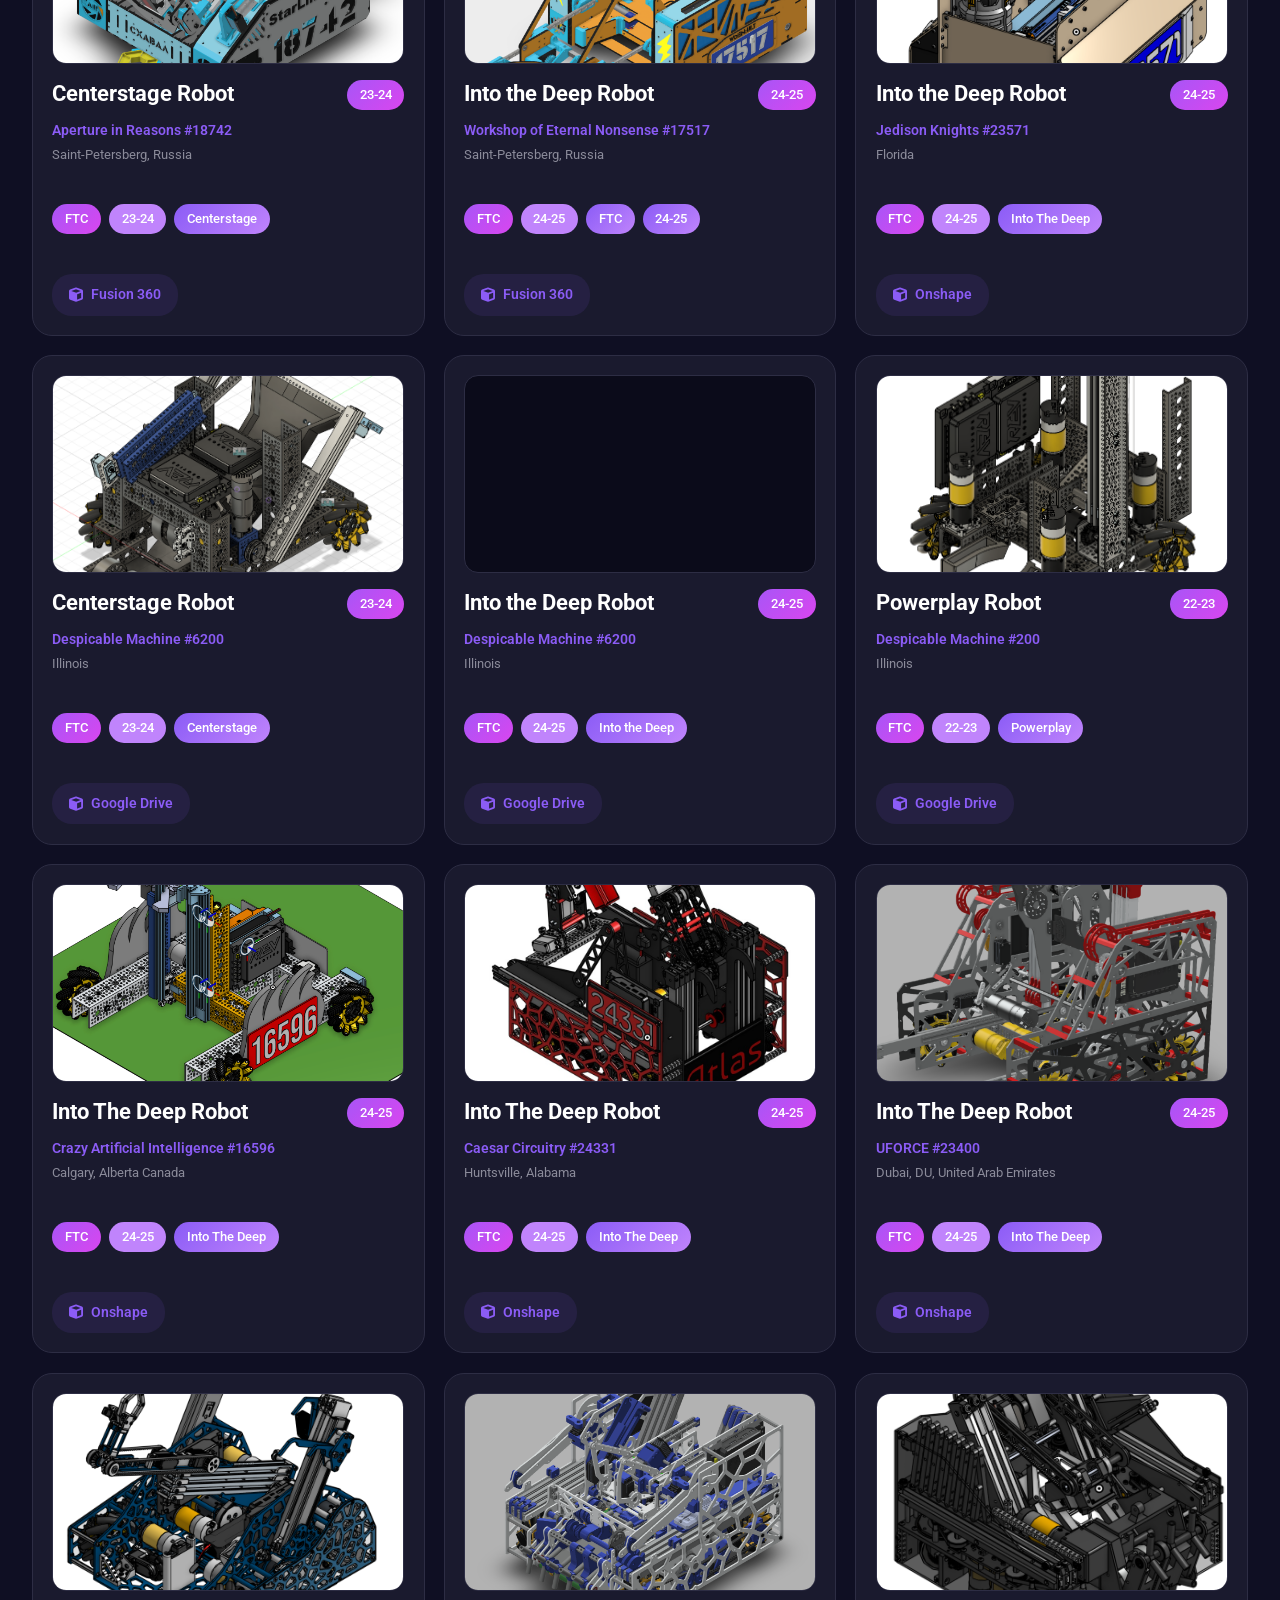
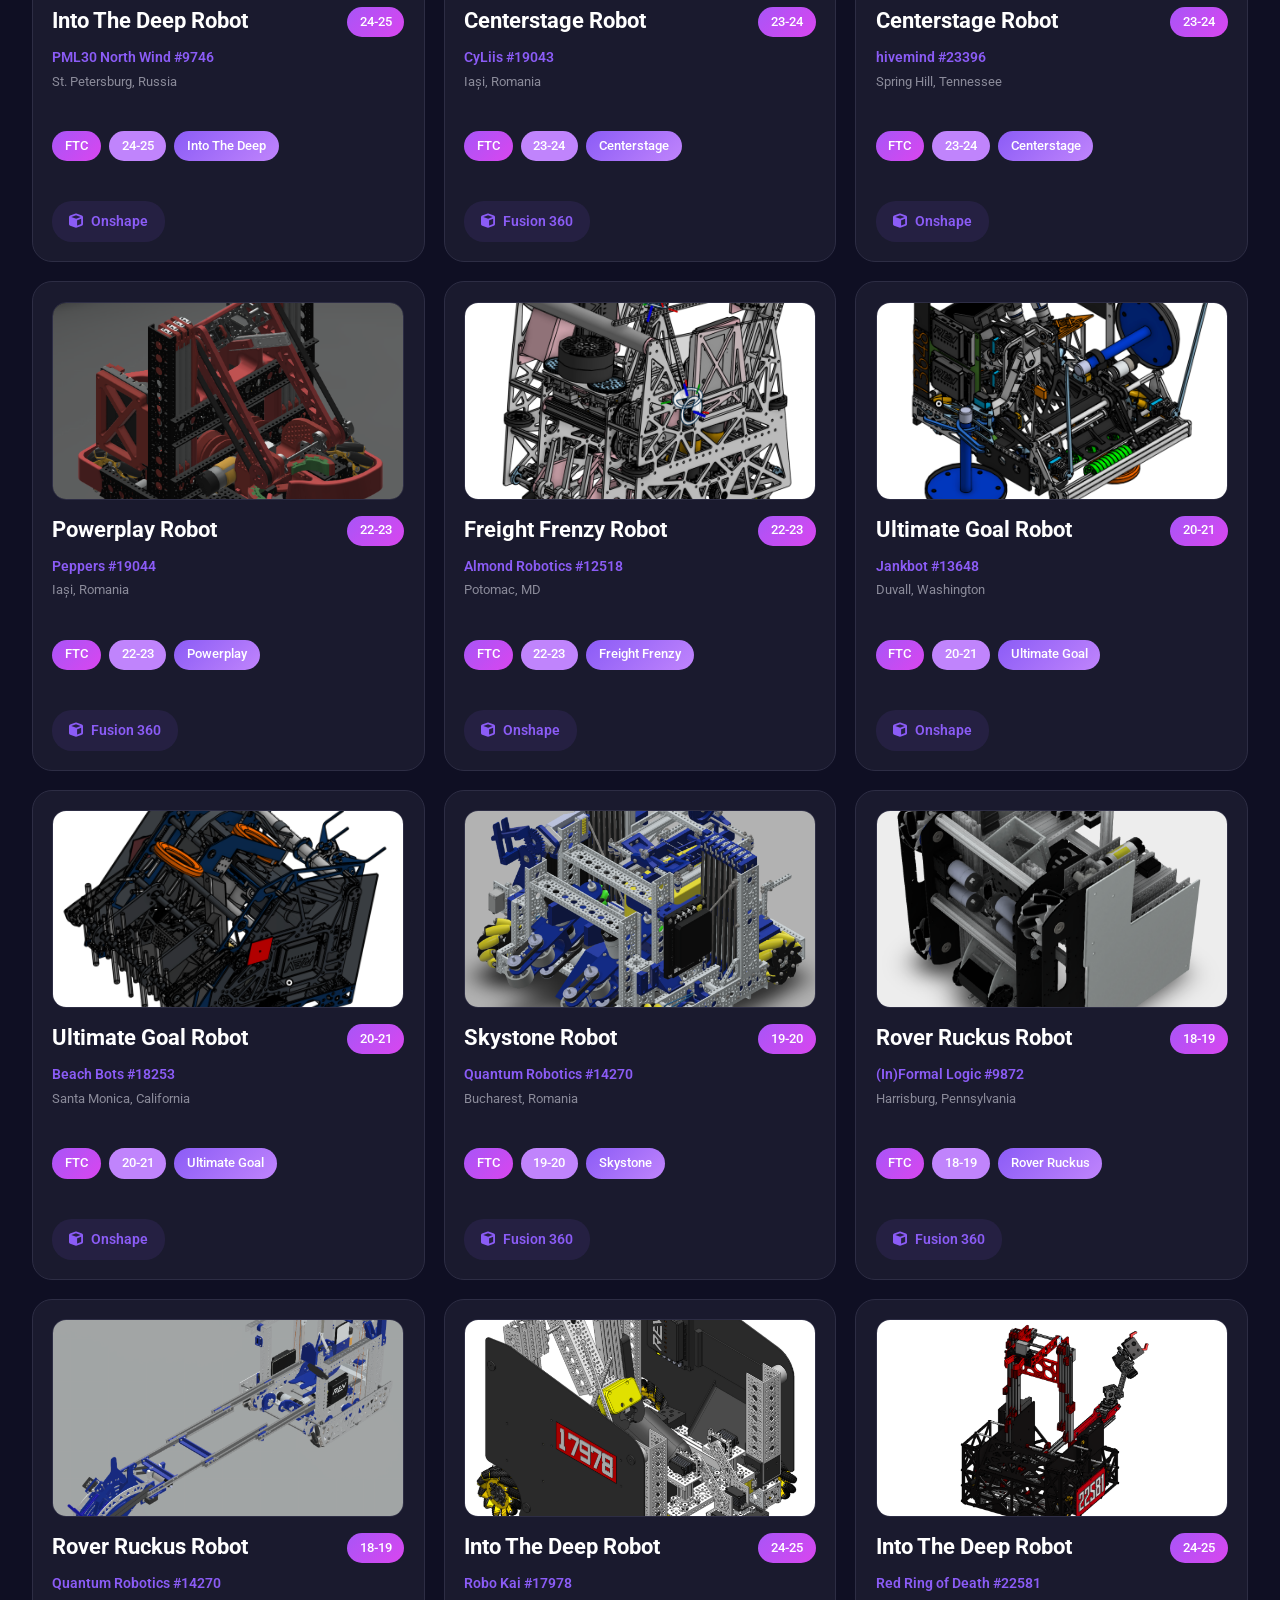
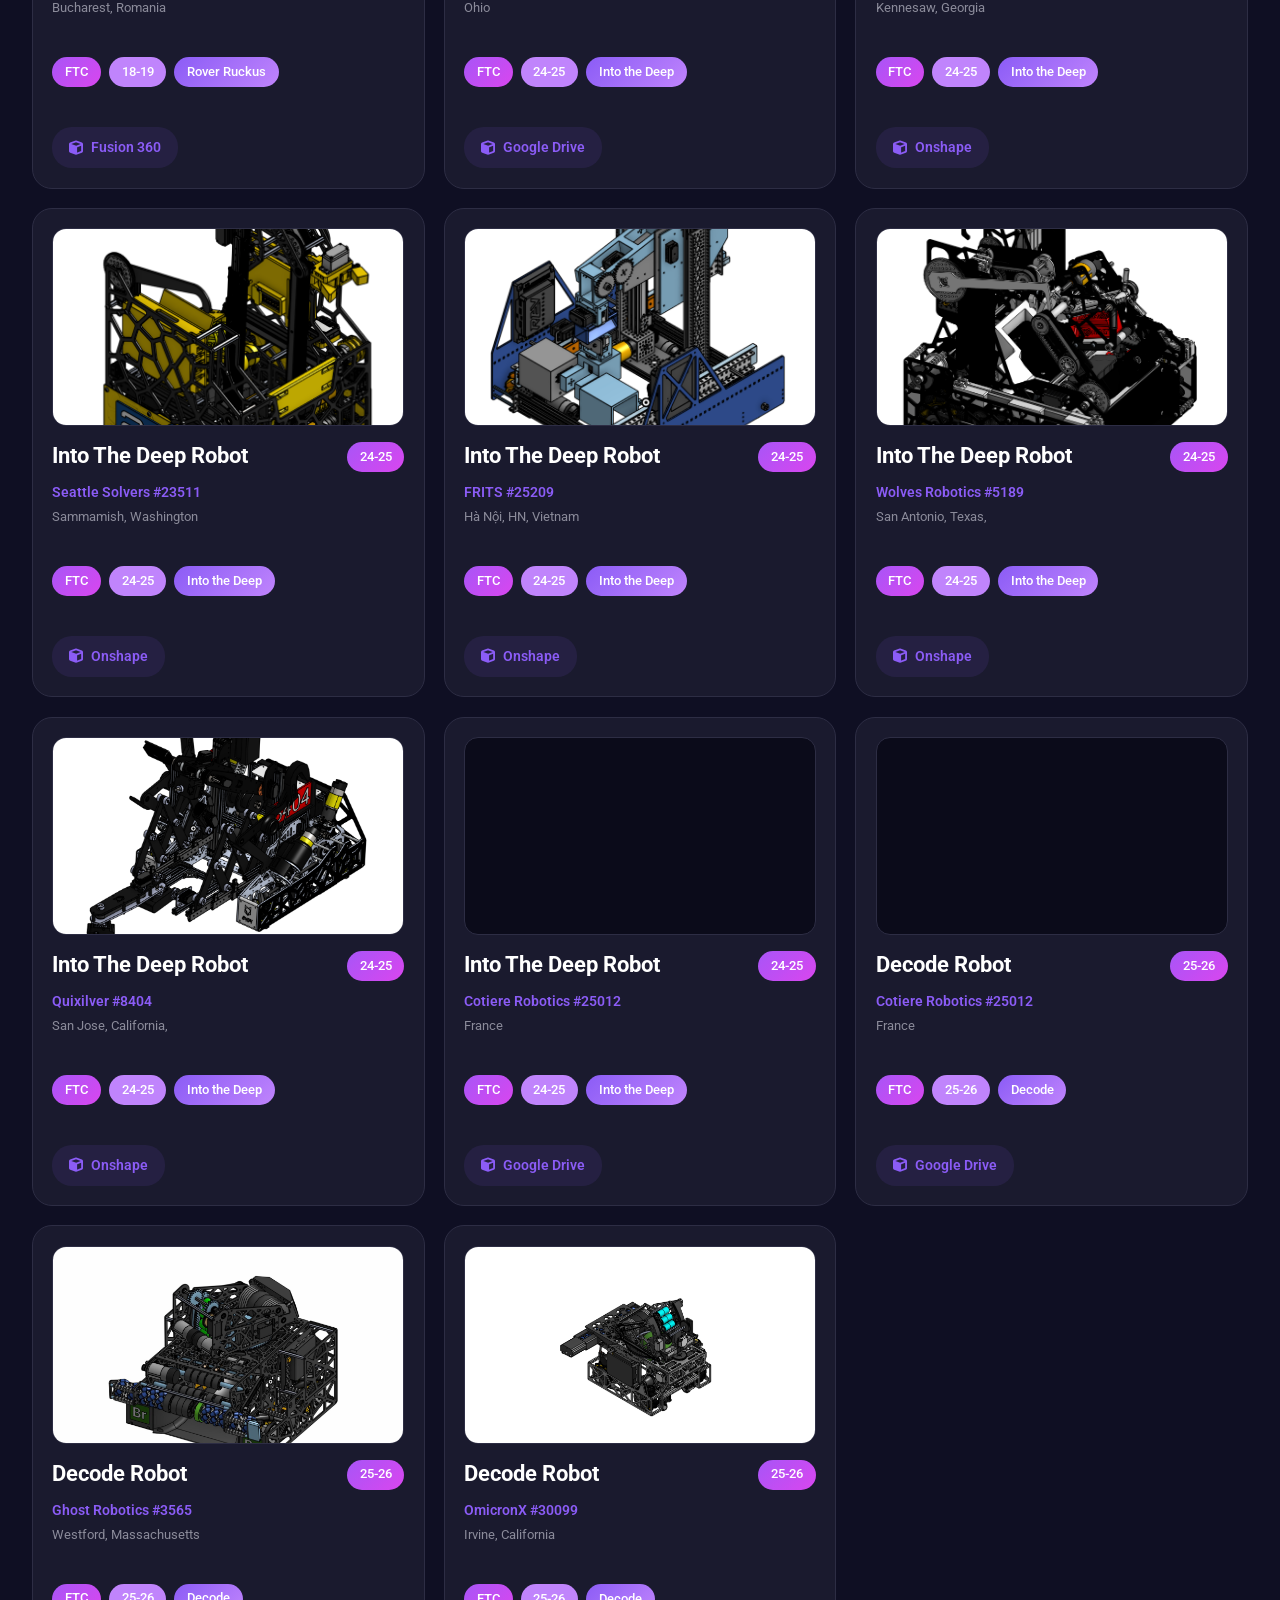
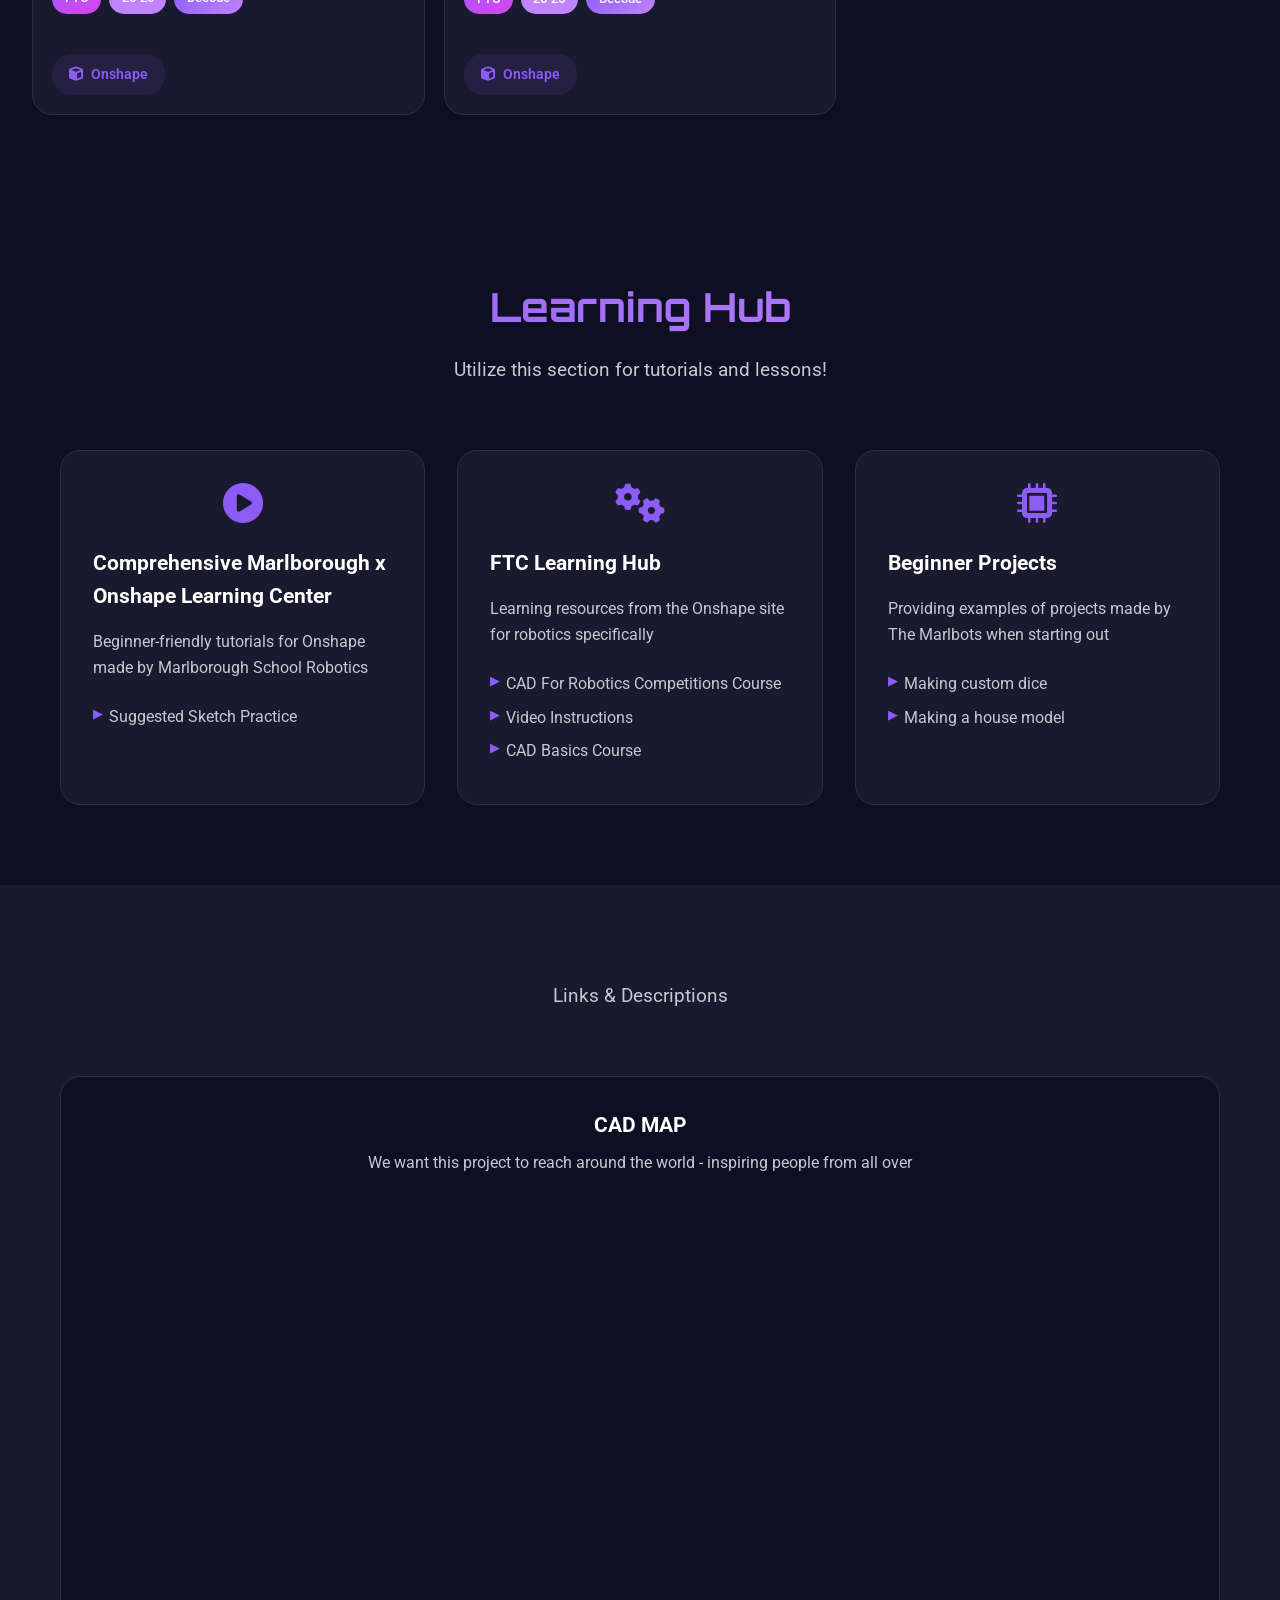
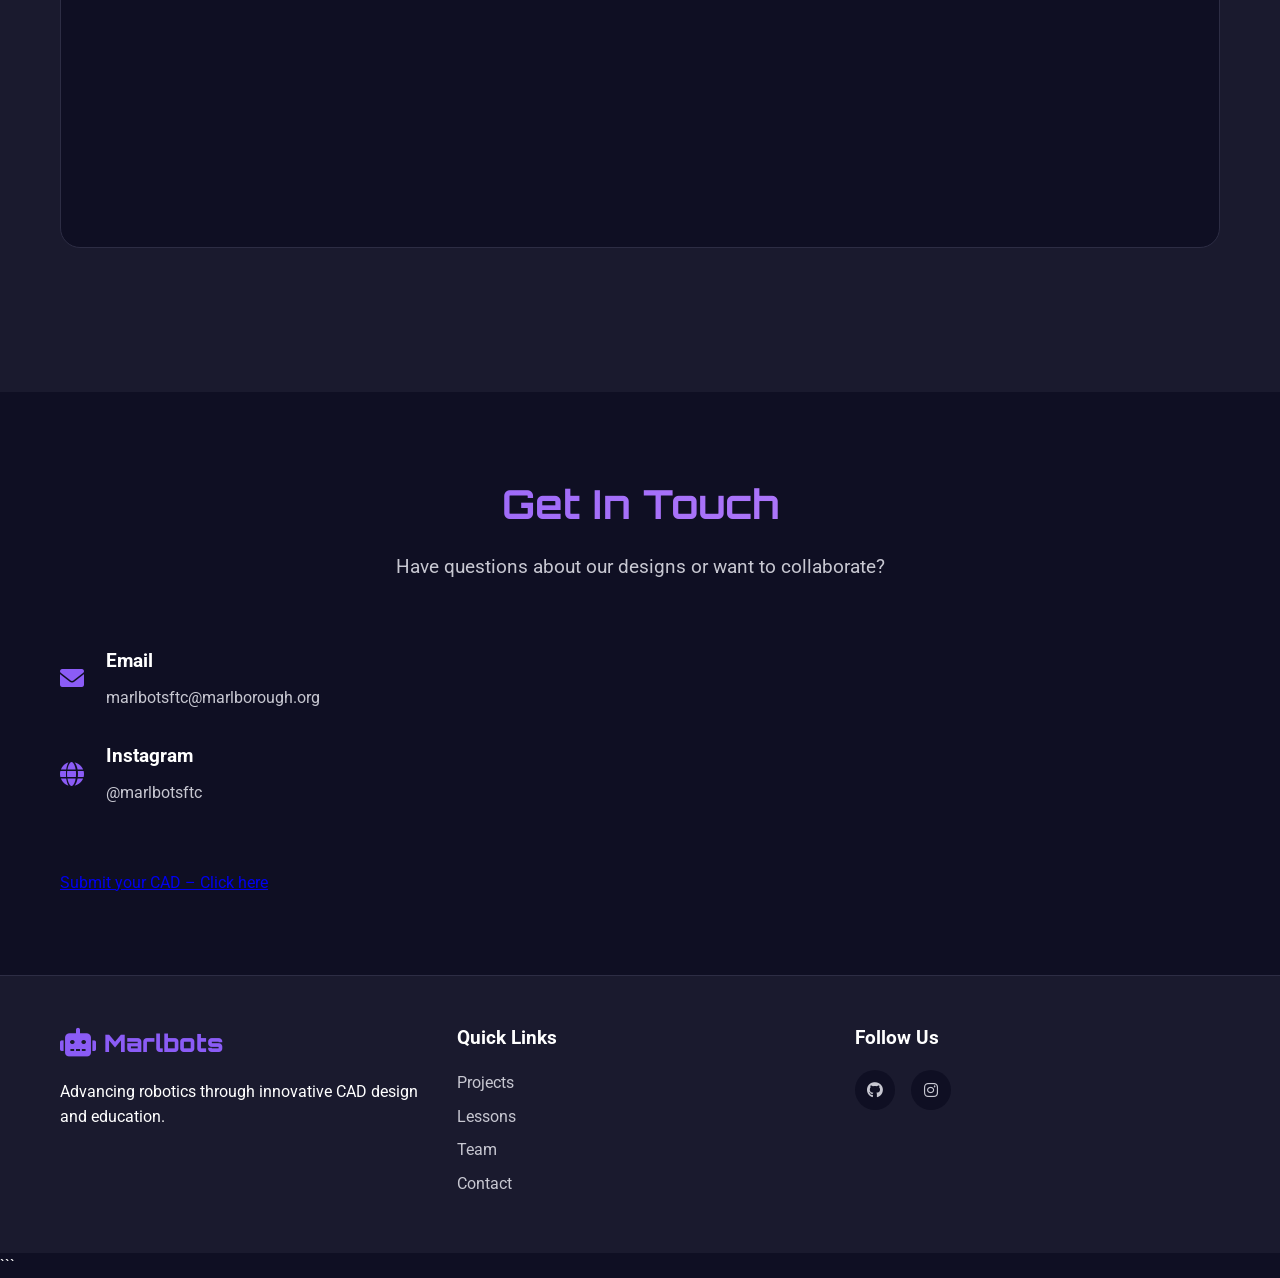
==== commit c1623e60: "Update index.html" ====
--- a/index.html
+++ b/index.html
@@ -1,424 +1,743 @@
+```html
 <!DOCTYPE html>
 <html lang="en">
 <head>
     <!-- Google tag (gtag.js) -->
-<script async src="https://www.googletagmanager.com/gtag/js?id=G-W2Q7FZCWB9"></script>
-<script>
-  window.dataLayer = window.dataLayer || [];
-  function gtag(){dataLayer.push(arguments);}
-  gtag('js', new Date());
-
-  gtag('config', 'G-W2Q7FZCWB9');
-</script>
+    <script async src="https://www.googletagmanager.com/gtag/js?id=G-W2Q7FZCWB9"></script>
+
+    <script>
+        window.dataLayer = window.dataLayer || [];
+
+        function gtag() {
+            dataLayer.push(arguments);
+        }
+
+        gtag('js', new Date());
+        gtag('config', 'G-W2Q7FZCWB9');
+    </script>
+
     <meta charset="UTF-8">
     <meta name="viewport" content="width=device-width, initial-scale=1.0">
+
     <title>Marlbots CAD Database - Robotics Design Examples & Learning Hub</title>
+
     <link rel="stylesheet" href="styles.css">
-    <link href="https://fonts.googleapis.com/css2?family=Orbitron:wght@400;700;900&family=Roboto:wght@300;400;500;700&display=swap" rel="stylesheet">
-    <link rel="stylesheet" href="https://cdnjs.cloudflare.com/ajax/libs/font-awesome/6.0.0/css/all.min.css">
+
+    <link
+        href="https://fonts.googleapis.com/css2?family=Orbitron:wght@400;700;900&family=Roboto:wght@300;400;500;700&display=swap"
+        rel="stylesheet">
+
+    <link
+        rel="stylesheet"
+        href="https://cdnjs.cloudflare.com/ajax/libs/font-awesome/6.0.0/css/all.min.css">
 </head>
+
 <body>
-    <!-- Navigation -->
-    <nav class="navbar">
-        <div class="nav-container">
-            <div class="nav-logo">
-                <i class="fas fa-robot"></i>
-                <span>Marlbots</span>
-            </div>
-   <ul class="nav-menu">
-    <li><a href="index.html" class="nav-link">Home</a></li>
-    <li><a href="learning-center.html" class="nav-link">Learning Center</a></li>
-    <li><a href="blog.html" class="nav-link">Blog</a></li>
-    <li><a href="about.html" class="nav-link">About Us</a></li>
-</ul>
-            </ul>
-            <div class="hamburger">
-                <span class="bar"></span>
-                <span class="bar"></span>
-                <span class="bar"></span>
-            </div>
-        </div>
-    </nav>
-
-    <!-- Hero Section -->
-    <section id="home" class="hero">
-        <div class="hero-content">
-            <div class="hero-text">
-                <h1 class="hero-title">
-                     Marlbots CAD Database
-                </h1>
-                <p class="hero-subtitle">Robotics Design Examples & Learning Hub</p>
-                <p class="hero-description">
-                    Welcome to the Marlbot's CAD Database! 
-                    We hope to provide a place for learning and growing in CAD skills. 
-                    Feel free to explore the sample projects submitted by teams around the world, or hone your skills from the lessons provided.
+
+<!-- ==================================================
+     NAVIGATION
+================================================== -->
+
+<nav class="navbar">
+
+    <div class="nav-container">
+
+        <div class="nav-logo">
+            <i class="fas fa-robot"></i>
+            <span>Marlbots</span>
+        </div>
+
+        <ul class="nav-menu">
+
+            <li>
+                <a href="index.html" class="nav-link">
+                    Home
+                </a>
+            </li>
+
+            <li>
+                <a href="learning-center.html" class="nav-link">
+                    Learning Center
+                </a>
+            </li>
+
+            <li>
+                <a href="blog.html" class="nav-link">
+                    Blog
+                </a>
+            </li>
+
+            <li>
+                <a href="about.html" class="nav-link">
+                    About Us
+                </a>
+            </li>
+
+        </ul>
+
+        <div class="hamburger">
+            <span class="bar"></span>
+            <span class="bar"></span>
+            <span class="bar"></span>
+        </div>
+
+    </div>
+
+</nav>
+
+
+<!-- ==================================================
+     HERO
+================================================== -->
+
+<section id="home" class="hero">
+
+    <div class="hero-content">
+
+        <div class="hero-text">
+
+            <h1 class="hero-title">
+                Marlbots CAD Database
+            </h1>
+
+            <p class="hero-subtitle">
+                Robotics Design Examples & Learning Hub
+            </p>
+
+            <p class="hero-description">
+                Welcome to the Marlbot's CAD Database!
+                We hope to provide a place for learning and growing in CAD skills.
+                Feel free to explore the sample projects submitted by teams around the world,
+                or hone your skills from the lessons provided.
+            </p>
+
+            <div class="hero-buttons">
+
+                <a href="#projects" class="btn btn-primary">
+                    <i class="fas fa-cube"></i>
+                    View Projects
+                </a>
+
+                <a href="learning-center.html" class="btn btn-secondary">
+                    <i class="fas fa-graduation-cap"></i>
+                    Learning Center
+                </a>
+
+            </div>
+
+        </div>
+
+
+        <div class="hero-visual">
+
+            <div class="robot-animation">
+
+                <div class="robot-body">
+
+                    <div class="robot-head"></div>
+                    <div class="robot-torso"></div>
+
+                    <div class="robot-arm left"></div>
+                    <div class="robot-arm right"></div>
+
+                    <div class="robot-leg left"></div>
+                    <div class="robot-leg right"></div>
+
+                </div>
+
+            </div>
+
+        </div>
+
+    </div>
+
+
+    <div class="scroll-indicator">
+        <i class="fas fa-chevron-down"></i>
+    </div>
+
+</section>
+
+
+<!-- ==================================================
+     PROJECTS
+================================================== -->
+
+<section id="projects" class="projects">
+
+    <div class="container">
+
+        <div class="section-header">
+
+            <h2 class="section-title">
+                Robotics Projects
+            </h2>
+
+            <p class="section-subtitle">
+                Explore projects from robotics teams worldwide
+            </p>
+
+            <div class="submit-cad-container">
+
+                <a
+                    href="https://docs.google.com/forms/d/e/1FAIpQLSeJE3JWB2flpql5qpD9v0ig_2NPXsawcY4aoJby7fWK-VwCvg/viewform?usp=sharing&ouid=112398788521990818304"
+                    target="_blank"
+                    rel="noopener noreferrer"
+                    class="btn btn-submit-cad">
+
+                    <i class="fas fa-plus-circle"></i>
+                    Submit Your CAD
+
+                </a>
+
+            </div>
+
+        </div>
+
+
+        <!-- ==================================================
+             FILTER CONTROLS
+        ================================================== -->
+
+        <div class="filter-controls">
+
+            <div class="filter-group">
+
+                <label for="team-name-filter">
+                    Team Name:
+                </label>
+
+                <input
+                    type="text"
+                    id="team-name-filter"
+                    placeholder="Search team names...">
+
+            </div>
+
+
+            <div class="filter-group">
+
+                <label for="team-number-filter">
+                    Team Number:
+                </label>
+
+                <input
+                    type="text"
+                    id="team-number-filter"
+                    placeholder="e.g., 1234">
+
+            </div>
+
+
+            <div class="filter-group">
+
+                <label for="program-filter">
+                    Program Type:
+                </label>
+
+                <select id="program-filter">
+
+                    <option value="">
+                        All Programs
+                    </option>
+
+                    <option value="FTC">
+                        FIRST Tech Challenge (FTC)
+                    </option>
+
+                    <option value="FRC">
+                        FIRST Robotics Competition (FRC)
+                    </option>
+
+                    <option value="VEX">
+                        VEX Robotics Competition
+                    </option>
+
+                    <option value="VEXU">
+                        VEX U
+                    </option>
+
+                    <option value="RoboCup">
+                        RoboCup
+                    </option>
+
+                    <option value="Custom">
+                        Custom Project
+                    </option>
+
+                </select>
+
+            </div>
+
+
+            <div class="filter-group">
+
+                <label for="season-filter">
+                    Season:
+                </label>
+
+                <select id="season-filter">
+
+                    <option value="">
+                        All Seasons
+                    </option>
+
+                    <option value="2024-25">
+                        Into the Deep (2024-25)
+                    </option>
+
+                    <option value="2023-24">
+                        Centerstage (2023-24)
+                    </option>
+
+                    <option value="2022-23">
+                        Powerplay (2022-23)
+                    </option>
+
+                    <option value="2021">
+                        Freight Frenzy (2021)
+                    </option>
+
+                    <option value="2020">
+                        Ultimate Goal (2020)
+                    </option>
+
+                    <option value="Reefscape 24-25">
+                        Reefscape (2024-25)
+                    </option>
+
+                    <option value="25-26">
+                        Decode (2025-26)
+                    </option>
+
+                </select>
+
+            </div>
+
+        </div>
+        <!-- IMPORTANT: filter-controls ends HERE -->
+
+
+        <!-- ==================================================
+             CAD PROJECT GRID
+        ================================================== -->
+
+        <div
+            class="projects-grid"
+            id="projects-grid">
+
+            <!-- Project cards are populated by script.js -->
+
+        </div>
+
+
+        <!-- ==================================================
+             NO RESULTS
+        ================================================== -->
+
+        <div
+            id="no-results"
+            class="no-results"
+            style="display: none;">
+
+            <i class="fas fa-search"></i>
+
+            <h3>
+                No projects found
+            </h3>
+
+            <p>
+                Try adjusting your filters or search terms
+            </p>
+
+        </div>
+
+    </div>
+
+</section>
+
+
+<!-- ==================================================
+     LEARNING HUB
+================================================== -->
+
+<section id="lessons" class="lessons">
+
+    <div class="container">
+
+        <div class="section-header">
+
+            <h2 class="section-title">
+                Learning Hub
+            </h2>
+
+            <p class="section-subtitle">
+                Utilize this section for tutorials and lessons!
+            </p>
+
+        </div>
+
+
+        <div class="lessons-content">
+
+            <div class="lesson-categories">
+
+
+                <!-- MARLBOROUGH X ONSHAPE -->
+
+                <div class="category-card">
+
+                    <div class="category-icon">
+                        <i class="fas fa-play-circle"></i>
+                    </div>
+
+                    <h3>
+                        Comprehensive Marlborough x Onshape Learning Center
+                    </h3>
+
+                    <p>
+                        Beginner-friendly tutorials for Onshape made by Marlborough School Robotics
+                    </p>
+
+                    <ul class="lesson-list">
+
+                        <li>
+                            <a href="https://grabcad.com/library/50-cad-exercise-drawing-1">
+                                Suggested Sketch Practice
+                            </a>
+                        </li>
+
+                    </ul>
+
+                </div>
+
+
+                <!-- FTC LEARNING HUB -->
+
+                <div class="category-card">
+
+                    <div class="category-icon">
+                        <i class="fas fa-cogs"></i>
+                    </div>
+
+                    <h3>
+                        FTC Learning Hub
+                    </h3>
+
+                    <p>
+                        Learning resources from the Onshape site for robotics specifically
+                    </p>
+
+                    <ul class="lesson-list">
+
+                        <li>
+                            <a href="https://learn.onshape.com/learning-paths/cad-for-robotics">
+                                CAD For Robotics Competitions Course
+                            </a>
+                        </li>
+
+                        <li>
+                            <a href="https://learn.onshape.com/catalog?labels=%5B%22Training%20Offerings%22%5D&values=%5B%22Self-Paced%20Courses%22%5D">
+                                Video Instructions
+                            </a>
+                        </li>
+
+                        <li>
+                            <a href="https://learn.onshape.com/learning-paths/introduction-to-cad">
+                                CAD Basics Course
+                            </a>
+                        </li>
+
+                    </ul>
+
+                </div>
+
+
+                <!-- BEGINNER PROJECTS -->
+
+                <div class="category-card">
+
+                    <div class="category-icon">
+                        <i class="fas fa-microchip"></i>
+                    </div>
+
+                    <h3>
+                        Beginner Projects
+                    </h3>
+
+                    <p>
+                        Providing examples of projects made by The Marlbots when starting out
+                    </p>
+
+                    <ul class="lesson-list">
+
+                        <li>
+                            <a href="https://docs.google.com/document/d/1Vf5DjKQ_KOdCEDXRJdo49i358GfbYaVTfombMMn7eug/edit?tab=t.0">
+                                Making custom dice
+                            </a>
+                        </li>
+
+                        <li>
+                            <a href="https://docs.google.com/document/d/1ECmpXLmniMAwGH_wIAssowLm5gQeY2Uf2nO1pzf8IXQ/edit?tab=t.0">
+                                Making a house model
+                            </a>
+                        </li>
+
+                    </ul>
+
+                </div>
+
+            </div>
+
+        </div>
+
+    </div>
+
+</section>
+
+
+<!-- ==================================================
+     CAD MAP
+================================================== -->
+
+<section id="team" class="team">
+
+    <div class="container">
+
+        <div class="section-header">
+
+            <h2 class="section-title"></h2>
+
+            <p class="section-subtitle">
+                Links & Descriptions
+            </p>
+
+        </div>
+
+
+        <div class="team-grid">
+
+            <div class="team-member">
+
+                <div class="member-info">
+
+                    <h3>
+                        CAD MAP
+                    </h3>
+
+                    <p>
+                        We want this project to reach around the world -
+                        inspiring people from all over
+                    </p>
+
+
+                    <div class="map-container">
+
+                        <iframe
+                            src="https://www.google.com/maps/d/embed?mid=1FCJH_iUrTzjgVRGrWGymlSWhsBcc9qw&ehbc=2E312F"
+                            allowfullscreen=""
+                            loading="lazy">
+                        </iframe>
+
+                    </div>
+
+                </div>
+
+            </div>
+
+        </div>
+
+    </div>
+
+</section>
+
+
+<!-- ==================================================
+     CONTACT
+================================================== -->
+
+<section id="contact" class="contact">
+
+    <div class="container">
+
+        <div class="section-header">
+
+            <h2 class="section-title">
+                Get In Touch
+            </h2>
+
+            <p class="section-subtitle">
+                Have questions about our designs or want to collaborate?
+            </p>
+
+        </div>
+
+
+        <div class="contact-content">
+
+            <div class="contact-info">
+
+
+                <div class="contact-item">
+
+                    <i class="fas fa-envelope"></i>
+
+                    <div>
+
+                        <h3>
+                            Email
+                        </h3>
+
+                        <p>
+                            marlbotsftc@marlborough.org
+                        </p>
+
+                    </div>
+
+                </div>
+
+
+                <div class="contact-item">
+
+                    <i class="fas fa-globe"></i>
+
+                    <div>
+
+                        <h3>
+                            Instagram
+                        </h3>
+
+                        <p>
+                            @marlbotsftc
+                        </p>
+
+                    </div>
+
+                </div>
+
+
+                <div class="submit-cad-container">
+
+                    <a
+                        href="https://docs.google.com/forms/d/e/1FAIpQLSeJE3JWB2flpql5qpD9v0ig_2NPXsawcY4aoJby7fWK-VwCvg/viewform?usp=sharing&ouid=112398788521990818304"
+                        target="_blank"
+                        rel="noopener noreferrer">
+
+                        Submit your CAD – Click here
+
+                    </a>
+
+                </div>
+
+            </div>
+
+        </div>
+
+    </div>
+
+</section>
+
+
+<!-- ==================================================
+     FOOTER
+================================================== -->
+
+<footer class="footer">
+
+    <div class="container">
+
+        <div class="footer-content">
+
+
+            <div class="footer-section">
+
+                <div class="footer-logo">
+
+                    <i class="fas fa-robot"></i>
+
+                    <span>
+                        Marlbots
+                    </span>
+
+                </div>
+
+                <p>
+                    Advancing robotics through innovative CAD design and education.
                 </p>
-                
-                <div class="hero-buttons">
-                    <a href="#projects" class="btn btn-primary">
-                        <i class="fas fa-cube"></i>
-                        View Projects
+
+            </div>
+
+
+            <div class="footer-section">
+
+                <h3>
+                    Quick Links
+                </h3>
+
+                <ul>
+
+                    <li>
+                        <a href="#projects">
+                            Projects
+                        </a>
+                    </li>
+
+                    <li>
+                        <a href="#lessons">
+                            Lessons
+                        </a>
+                    </li>
+
+                    <li>
+                        <a href="#team">
+                            Team
+                        </a>
+                    </li>
+
+                    <li>
+                        <a href="#contact">
+                            Contact
+                        </a>
+                    </li>
+
+                </ul>
+
+            </div>
+
+
+            <div class="footer-section">
+
+                <h3>
+                    Follow Us
+                </h3>
+
+                <div class="social-links">
+
+                    <a href="https://github.com/marlbotsftc3526/CADdatabase">
+                        <i class="fab fa-github"></i>
                     </a>
-                   <a href="learning-center.html" class="btn btn-secondary">
-    <i class="fas fa-graduation-cap"></i>
-    Learning Center
-</a>
-                </div>
-            </div>
-            <div class="hero-visual">
-                <div class="robot-animation">
-                    <div class="robot-body">
-                        <div class="robot-head"></div>
-                        <div class="robot-torso"></div>
-                        <div class="robot-arm left"></div>
-                        <div class="robot-arm right"></div>
-                        <div class="robot-leg left"></div>
-                        <div class="robot-leg right"></div>
-                    </div>
-                </div>
-            </div>
-        </div>
-        <div class="scroll-indicator">
-            <i class="fas fa-chevron-down"></i>
-        </div>
-    </section>
-
-    <!-- Projects Section -->
-    <section id="projects" class="projects">
-        <div class="container">
-            <div class="section-header">
-                <h2 class="section-title">Robotics Projects</h2>
-                <p class="section-subtitle">Explore projects from robotics teams worldwide</p>
-                <div class="submit-cad-container">
-                    <a href="https://docs.google.com/forms/d/e/1FAIpQLSeJE3JWB2flpql5qpD9v0ig_2NPXsawcY4aoJby7fWK-VwCvg/viewform?usp=sharing&ouid=112398788521990818304" 
-                       target="_blank" 
-                       rel="noopener noreferrer" 
-                       class="btn btn-submit-cad">
-                        <i class="fas fa-plus-circle"></i>
-                        Submit Your CAD
+
+                    <a href="https://www.instagram.com/marlbotsftc">
+                        <i class="fab fa-instagram"></i>
                     </a>
-                </div>
-            </div>
-
-            <!-- Filter Controls -->
-            <div class="filter-controls">
-                <div class="filter-group">
-                    <label for="team-name-filter">Team Name:</label>
-                    <input type="text" id="team-name-filter" placeholder="Search team names...">
-                </div>
-                <div class="filter-group">
-                    <label for="team-number-filter">Team Number:</label>
-                    <input type="text" id="team-number-filter" placeholder="e.g., 1234">
-                </div>
-                <div class="filter-group">
-                    <label for="program-filter">Program Type:</label>
-                    <select id="program-filter">
-                        <option value="">All Programs</option>
-                        <option value="FTC">FIRST Tech Challenge (FTC)</option>
-                        <option value="FRC">FIRST Robotics Competition (FRC)</option>
-                        <option value="VEX">VEX Robotics Competition</option>
-                        <option value="VEXU">VEX U</option>
-                        <option value="RoboCup">RoboCup</option>
-                        <option value="Custom">Custom Project</option>
-                    </select>
-                </div>
-                <div class="filter-group">
-                    <label for="season-filter">Season:</label>
-                    <select id="season-filter">
-                        <option value="">All Seasons</option>
-                        <option value="2024-25">Into the Deep (2024-25)</option>
-                        <option value="2023-24">Centerstage (2023-24)</option>
-                        <option value="2022-23">Powerplay (2022-23)</option>
-                        <option value="2021">Freight Frenzy (2021)</option>
-                        <option value="2020">Ultimate Goal (2020)</option>
-                        <option value="Reefscape 24-25">Reefscape (2024-25)</option>
-                        <option value="25-26">Decode (2025-26)</option>
-                    </select>
-            </div>
-
-            <!-- Projects Grid -->
-            <div class="projects-grid" id="projects-grid">
-                <!-- Project cards will be populated by JavaScript -->
-            </div>
-
-            <!-- No Results Message -->
-            <div id="no-results" class="no-results" style="display: none;">
-                <i class="fas fa-search"></i>
-                <h3>No projects found</h3>
-                <p>Try adjusting your filters or search terms</p>
-            </div>
-        </div>
-    </section>
-
-    <!-- Lessons Section -->
-    <section id="lessons" class="lessons">
-        <div class="container">
-            <div class="section-header">
-                <h2 class="section-title">Learning Hub</h2>
-                <p class="section-subtitle">Utilize this section for tutorials and lessons!</p>
-            </div>
-
-            <div class="lessons-content">
-                <div class="lesson-categories">
-                    <div class="category-card">
-                        <div class="category-icon">
-                            <i class="fas fa-play-circle"></i>
-                        </div>
-                        <h3>Comprehensive Marlborough x Onshape Learning Center</h3>
-                        <p>Beginner-friendly tutorials for Onshape made by Marlborough School Robotics</p>
-                        <ul class="lesson-list">
-                           <!-- <li><a href="https://docs.google.com/document/d/1vMKWcCIJzw5IhiVPN2cna4w0Rtw8j4LW4X8oQxE0XpE/edit?tab=t.0">Learning Center (includes videos and written instruction)</a></li>
-                          -->  <li><a href="https://grabcad.com/library/50-cad-exercise-drawing-1">Suggested Sketch Practice</a></li>
-                        </ul>
-                    </div>
-
-                    <div class="category-card">
-                        <div class="category-icon">
-                            <i class="fas fa-cogs"></i>
-                        </div>
-                        <h3>FTC Learning Hub</h3>
-                        <p>Learning resources from the Onshape site for robotics specifically</p>
-                        <ul class="lesson-list">
-                            <li><a href="https://learn.onshape.com/learning-paths/cad-for-robotics">CAD For Robotics Competitions Course</a></li>
-                            <li><a href="https://learn.onshape.com/catalog?labels=%5B%22Training%20Offerings%22%5D&values=%5B%22Self-Paced%20Courses%22%5D">Video Instructions</a></li>
-                            <li><a href="https://learn.onshape.com/learning-paths/introduction-to-cad">CAD Basics Course</a></li>
-                        </ul>
-                    </div>
-
-                    <div class="category-card">
-                        <div class="category-icon">
-                            <i class="fas fa-microchip"></i>
-                        </div>
-                        <h3>Beginner Projects</h3>
-                        <p>Providing examples of projects made by The Marlbots when starting out</p>
-                        <ul class="lesson-list">
-                            <li><a href="https://docs.google.com/document/d/1Vf5DjKQ_KOdCEDXRJdo49i358GfbYaVTfombMMn7eug/edit?tab=t.0">Making custom dice</a></li>
-                            <li><a href="https://docs.google.com/document/d/1ECmpXLmniMAwGH_wIAssowLm5gQeY2Uf2nO1pzf8IXQ/edit?tab=t.0">Making a house model</a></li>
-                        </ul>
-                    </div>
-                </div>
-            </div>
-        </div>
-    </section>
-
-    <!-- Team/map? Section -->
-     <section id="team" class="team">
-        <div class="container">
-            <div class="section-header">
-                <h2 class="section-title"> </h2>
-                <p class="section-subtitle">Links & Descriptions</p>
-            </div>
-
-            <div class="team-grid">
-                <div class="team-member">
-                    <div class="member-info">
-                        <h3>CAD MAP</h3>
-                        <p>We want this project to reach around the world - inspiring people from all over</p>
-                        <div class="map-container">
-                              <iframe 
-                                src="https://www.google.com/maps/d/embed?mid=1FCJH_iUrTzjgVRGrWGymlSWhsBcc9qw&ehbc=2E312F"
-                                allowfullscreen=""
-                                loading="lazy">
-                              </iframe>
-                              </div>
-                    </div>
-                </div>
-<!--
-    <section id="team" class="team">
-        <div class="container">
-            <div class="section-header">
-                <h2 class="section-title">We are the Marlbots!</h2>
-                <p class="section-subtitle">Links & Descriptions</p>
-            </div>
-
-            <div class="team-grid">
-                <div class="team-member">
-                    <div class="member-info">
-                        <h3>This is our team!</h3>
-                        <p>Comprised of Juniors and Seniors at Marlborough School</p>
-                        <div class="member-skills">
-                            <span class="skill"> </span>
-                            <span class="skill"> </span>
-                            <span class="skill"> </span>
-                        </div>
-                    </div>
-                    <div class="member-photo">
-                        <img src="https://drive.google.com/uc?export=view&id=1QQehtSkBf-8LEEX3vZEdJA65ln0kjgRk" alt="Team Member Photo">
-                    </div>
-                </div> -->
-<!--
-
-                    <div class="member-photo">
-                        <i class="fas fa-user"></i>
-
-    
-                <div class="team-member">
-                    <div class="member-photo">
-                        <i class="fas fa-user"></i>
-                    </div>
-                    <div class="member-info">
-                        <h3>CAD Specialist</h3>
-                        <p>Mechanical Design</p>
-                        <div class="member-skills">
-                            <span class="skill">Fusion 360</span>
-                            <span class="skill">Inventor</span>
-                            <span class="skill">Simulation</span>
-                        </div>
-                    </div>
-                </div>
-
-                <div class="team-member">
-                    <div class="member-photo">
-                        <i class="fas fa-user"></i>
-                    </div>
-                    <div class="member-info">
-                        <h3>Electronics Engineer</h3>
-                        <p>Hardware Integration</p>
-                        <div class="member-skills">
-                            <span class="skill">PCB Design</span>
-                            <span class="skill">Arduino</span>
-                            <span class="skill">Sensors</span>
-                        </div>
-                    </div>
-                </div>
-
-                <div class="team-member">
-                    <div class="member-photo">
-                        <i class="fas fa-user"></i>
-                    </div>
-                    <div class="member-info">
-                        <h3>Software Developer</h3>
-                        <p>Control Systems</p>
-                        <div class="member-skills">
-                            <span class="skill">C++</span>
-                            <span class="skill">MATLAB</span>
-                            <span class="skill">Control Theory</span>
-                        </div>
-                    </div>
-                </div>
-            </div>
-
-            <div class="team-stats">
-                <div class="stat">
-                    <div class="stat-number">50+</div>
-                    <div class="stat-label">CAD Models</div>
-                </div>
-                <div class="stat">
-                    <div class="stat-number">25+</div>
-                    <div class="stat-label">Tutorials</div>
-                </div>
-                <div class="stat">
-                    <div class="stat-number">10+</div>
-                    <div class="stat-label">Projects</div>
-                </div>
-                <div class="stat">
-                    <div class="stat-number">1000+</div>
-                    <div class="stat-label">Students</div>
-                </div>
-            </div>
-        </div>
-    </section>
--->
-
-    <!-- Contact Section -->
-    <section id="contact" class="contact">
-    <div class="container">
-        <div class="section-header">
-            <h2 class="section-title">Get In Touch</h2>
-            <p class="section-subtitle">Have questions about our designs or want to collaborate?</p>
-        </div>
-
-        <div class="contact-content">
-            <div class="contact-info">
-
-                <div class="contact-item">
-                    <i class="fas fa-envelope"></i>
-                    <div>
-                        <h3>Email</h3>
-                        <p>marlbotsftc@marlborough.org</p>
-                    </div>
-                </div>
-
-                <div class="contact-item">
-                    <i class="fas fa-globe"></i>
-                    <div>
-                        <h3>Instagram</h3>
-                        <p>@marlbotsftc</p>
-                    </div>
-                </div>
-
-                <div class="submit-cad-container">
-              <a 
-                href="https://docs.google.com/forms/d/e/1FAIpQLSeJE3JWB2flpql5qpD9v0ig_2NPXsawcY4aoJby7fWK-VwCvg/viewform?usp=sharing&ouid=112398788521990818304" 
-                target="_blank" 
-                rel="noopener noreferrer"
-              >
-                Submit your CAD – Click here
-              </a>
-            </div>
-
-
-            </div>
-        </div>
+
+                </div>
+
+            </div>
+
+        </div>
+
     </div>
-</section>
-<!--
-                <form class="contact-form">
-                    <div class="form-group">
-                        <input type="text" id="name" name="name" placeholder="Your Name" required>
-                    </div>
-                    <div class="form-group">
-                        <input type="email" id="email" name="email" placeholder="Your Email" required>
-                    </div>
-                    <div class="form-group">
-                        <select id="subject" name="subject" required>
-                            <option value="">Select a topic</option>
-                            <option value="cad-help">CAD Design Help</option>
-                            <option value="collaboration">Collaboration</option>
-                            <option value="lesson-request">Lesson Request</option>
-                            <option value="other">Other</option>
-                        </select>
-                    </div>
-                    <div class="form-group">
-                        <textarea id="message" name="message" placeholder="Your Message" rows="5" required></textarea>
-                    </div>
-                    <button type="submit" class="btn btn-primary">Send Message</button>
-                </form>
-            </div>
-        </div>
-    </section>
--->
-    <!-- Footer -->
-    <footer class="footer">
-        <div class="container">
-            <div class="footer-content">
-                <div class="footer-section">
-                    <div class="footer-logo">
-                        <i class="fas fa-robot"></i>
-                        <span>Marlbots</span>
-                    </div>
-                    <p>Advancing robotics through innovative CAD design and education.</p>
-                </div>
-                <div class="footer-section">
-                    <h3>Quick Links</h3>
-                    <ul>
-                        <li><a href="#projects">Projects</a></li>
-                        <li><a href="#lessons">Lessons</a></li>
-                        <li><a href="#team">Team</a></li>
-                        <li><a href="#contact">Contact</a></li>
-                    </ul>
-                </div>
-                <div class="footer-section">
-                    <h3>Follow Us</h3>
-                    <div class="social-links">
-                        <a href="https://github.com/marlbotsftc3526/CADdatabase"><i class="fab fa-github"></i></a>
-                        <a href="https://www.instagram.com/marlbotsftc?igsh=ZGUzMzM3NWJiOQ==&utm_source=ig_contact_invite"><i class="fab fa-instagram"></i></a>
-                    </div>
-                </div>
-            </div>
-        </div>
-    </footer>
-
-    <script src="script.js"></script>
+
+</footer>
+
+
+<!-- ==================================================
+     JAVASCRIPT
+================================================== -->
+
+<script src="script.js"></script>
+
 </body>
 </html>
+```
--- a/styles.css
+++ b/styles.css
@@ -454,8 +454,8 @@
 
 .filter-controls {
     display: grid;
-    grid-template-columns: repeat(auto-fit, minmax(200px, 1fr));
-    gap: 1.5rem;
+    grid-template-columns: repeat(auto-fit, minmax(350px, 1fr));
+    gap: 2rem;
     margin-bottom: 3rem;
     padding: 2rem;
     background: var(--dark-secondary);
@@ -534,12 +534,16 @@
     padding: 0.8rem 1.5rem;
     font-size: 0.9rem;
 }
-
 .projects-grid {
     display: grid;
-    grid-template-columns: repeat(auto-fit, minmax(350px, 1fr));
-    gap: 2rem;
-    animation: fadeInUp 0.6s ease-out;
+    grid-template-columns: repeat(
+        auto-fill,
+        minmax(260px, 1fr)
+    );
+    gap: 24px;
+    width: 100%;
+    align-items: stretch;
+    box-sizing: border-box;
 }
 
 @keyframes fadeInUp {
@@ -1336,3 +1340,282 @@
    /* border-radius: 8px;  /* Optional, for rounded corners */
 /*}
 */
+
+/* ===== RESPONSIVE FULLSCREEN LAYOUT FIX ===== */
+
+#projects {
+    width: 100%;
+    min-width: 0;
+}
+
+#projects .container {
+    width: 100%;
+    max-width: 1600px;
+    margin-inline: auto;
+    padding-inline: clamp(16px, 2.5vw, 40px);
+}
+
+/* Let available screen width determine column count */
+html body #projects #projects-grid.projects-grid {
+    display: grid !important;
+    grid-template-columns: repeat(3, minmax(0, 1fr)) !important;
+    gap: clamp(16px, 1.5vw, 28px) !important;
+    width: 100%;
+    align-items: stretch;
+}
+
+/* Consistent cards */
+html body #projects #projects-grid.projects-grid > .project-card {
+    display: flex !important;
+    flex-direction: column;
+    width: 100% !important;
+    min-width: 0 !important;
+    max-width: none !important;
+    height: 100%;
+    margin: 0 !important;
+    padding: clamp(16px, 1.5vw, 28px);
+}
+
+/* Prevent long text from stretching cards horizontally */
+#projects-grid .project-header,
+#projects-grid .project-links {
+    min-width: 0;
+    flex-wrap: wrap;
+}
+
+#projects-grid .project-title,
+#projects-grid .project-description,
+#projects-grid .project-team,
+#projects-grid .project-location {
+    min-width: 0;
+    overflow-wrap: anywhere;
+}
+
+#projects-grid .project-season {
+    max-width: 100%;
+    white-space: normal;
+}
+
+/* Uniform thumbnails */
+#projects-grid .project-thumb {
+    width: 100%;
+    aspect-ratio: 16 / 9;
+    flex-shrink: 0;
+    overflow: hidden;
+}
+
+#projects-grid .project-thumb img {
+    width: 100%;
+    height: 100%;
+    display: block;
+    object-fit: cover;
+}
+
+/* Keep links at the bottom */
+#projects-grid .project-links {
+    margin-top: auto;
+    padding-top: 16px;
+}
+
+/* Large screens */
+@media (min-width: 1600px) {
+    html body #projects #projects-grid.projects-grid {
+        grid-template-columns: repeat(4, minmax(0, 1fr)) !important;
+    }
+}
+
+/* Tablets */
+@media (max-width: 900px) {
+    html body #projects #projects-grid.projects-grid {
+        grid-template-columns: repeat(2, minmax(0, 1fr)) !important;
+    }
+}
+
+/* Phones */
+@media (max-width: 600px) {
+    html body #projects #projects-grid.projects-grid {
+        grid-template-columns: minmax(0, 1fr) !important;
+        gap: 16px !important;
+    }
+}
+
+/* Fix invalid hero positioning */
+.hero,
+.hero::before,
+.hero::after {
+    position: relative;
+}
+
+.hero::before,
+.hero::after {
+    position: absolute;
+    pointer-events: none;
+}
+/* ==========================================
+   CAD DATABASE - FIXED PROJECT DISPLAY
+========================================== */
+
+.projects-grid {
+    display: grid;
+    grid-template-columns: repeat(3, minmax(0, 1fr));
+    gap: 28px;
+    width: 100%;
+    margin-top: 32px;
+    align-items: stretch;
+}
+
+/* CAD PROJECT CARD */
+.project-card {
+    width: 100%;
+    min-width: 0;
+    height: 100%;
+    display: flex;
+    flex-direction: column;
+    overflow: hidden;
+    box-sizing: border-box;
+}
+
+/* THUMBNAIL CONTAINER */
+.project-card .project-image,
+.project-card .cad-thumbnail {
+    width: 100%;
+    height: 220px;
+    min-height: 220px;
+    overflow: hidden;
+    flex-shrink: 0;
+    display: flex;
+    align-items: center;
+    justify-content: center;
+}
+
+/* THUMBNAIL IMAGE */
+.project-card .project-image img,
+.project-card .cad-thumbnail img,
+.project-card > img {
+    width: 100%;
+    height: 100%;
+    object-fit: contain;
+    display: block;
+}
+
+/* PROJECT INFORMATION */
+.project-card .project-info {
+    width: 100%;
+    box-sizing: border-box;
+    display: flex;
+    flex-direction: column;
+    flex: 1;
+}
+
+/* PROJECT TITLE */
+.project-card h3,
+.project-card .project-title {
+    font-size: 1.35rem;
+    line-height: 1.3;
+    margin-bottom: 12px;
+    word-break: normal;
+    overflow-wrap: normal;
+}
+
+/* TEAM NAME */
+.project-card .team-name {
+    font-size: 1rem;
+    line-height: 1.4;
+}
+
+/* PROJECT DETAILS */
+.project-card p {
+    line-height: 1.5;
+}
+
+/* TAGS */
+.project-card .tags {
+    display: flex;
+    flex-wrap: wrap;
+    gap: 8px;
+    margin-top: 12px;
+}
+
+/* BUTTON / VIEW LINK */
+.project-card .btn,
+.project-card .view-project {
+    margin-top: auto;
+}
+
+
+/* ==========================================
+   FILTER AREA
+========================================== */
+
+.filter-controls {
+    display: grid;
+    grid-template-columns: repeat(3, minmax(0, 1fr));
+    gap: 24px;
+    width: 100%;
+    box-sizing: border-box;
+}
+
+.filter-group {
+    min-width: 0;
+}
+
+.filter-group input,
+.filter-group select {
+    width: 100%;
+    box-sizing: border-box;
+}
+
+
+/* ==========================================
+   SEASON FILTER
+========================================== */
+
+.filter-controls .filter-group:last-child {
+    grid-column: 1;
+}
+
+
+/* ==========================================
+   TABLET
+========================================== */
+
+@media (max-width: 1000px) {
+
+    .projects-grid {
+        grid-template-columns: repeat(2, minmax(0, 1fr));
+    }
+
+    .filter-controls {
+        grid-template-columns: repeat(2, minmax(0, 1fr));
+    }
+
+    .filter-controls .filter-group:last-child {
+        grid-column: auto;
+    }
+
+}
+
+
+/* ==========================================
+   MOBILE
+========================================== */
+
+@media (max-width: 650px) {
+
+    .projects-grid {
+        grid-template-columns: 1fr;
+        gap: 20px;
+    }
+
+    .filter-controls {
+        grid-template-columns: 1fr;
+        gap: 16px;
+    }
+
+    .project-card .project-image,
+    .project-card .cad-thumbnail {
+        height: 200px;
+        min-height: 200px;
+    }
+
+}
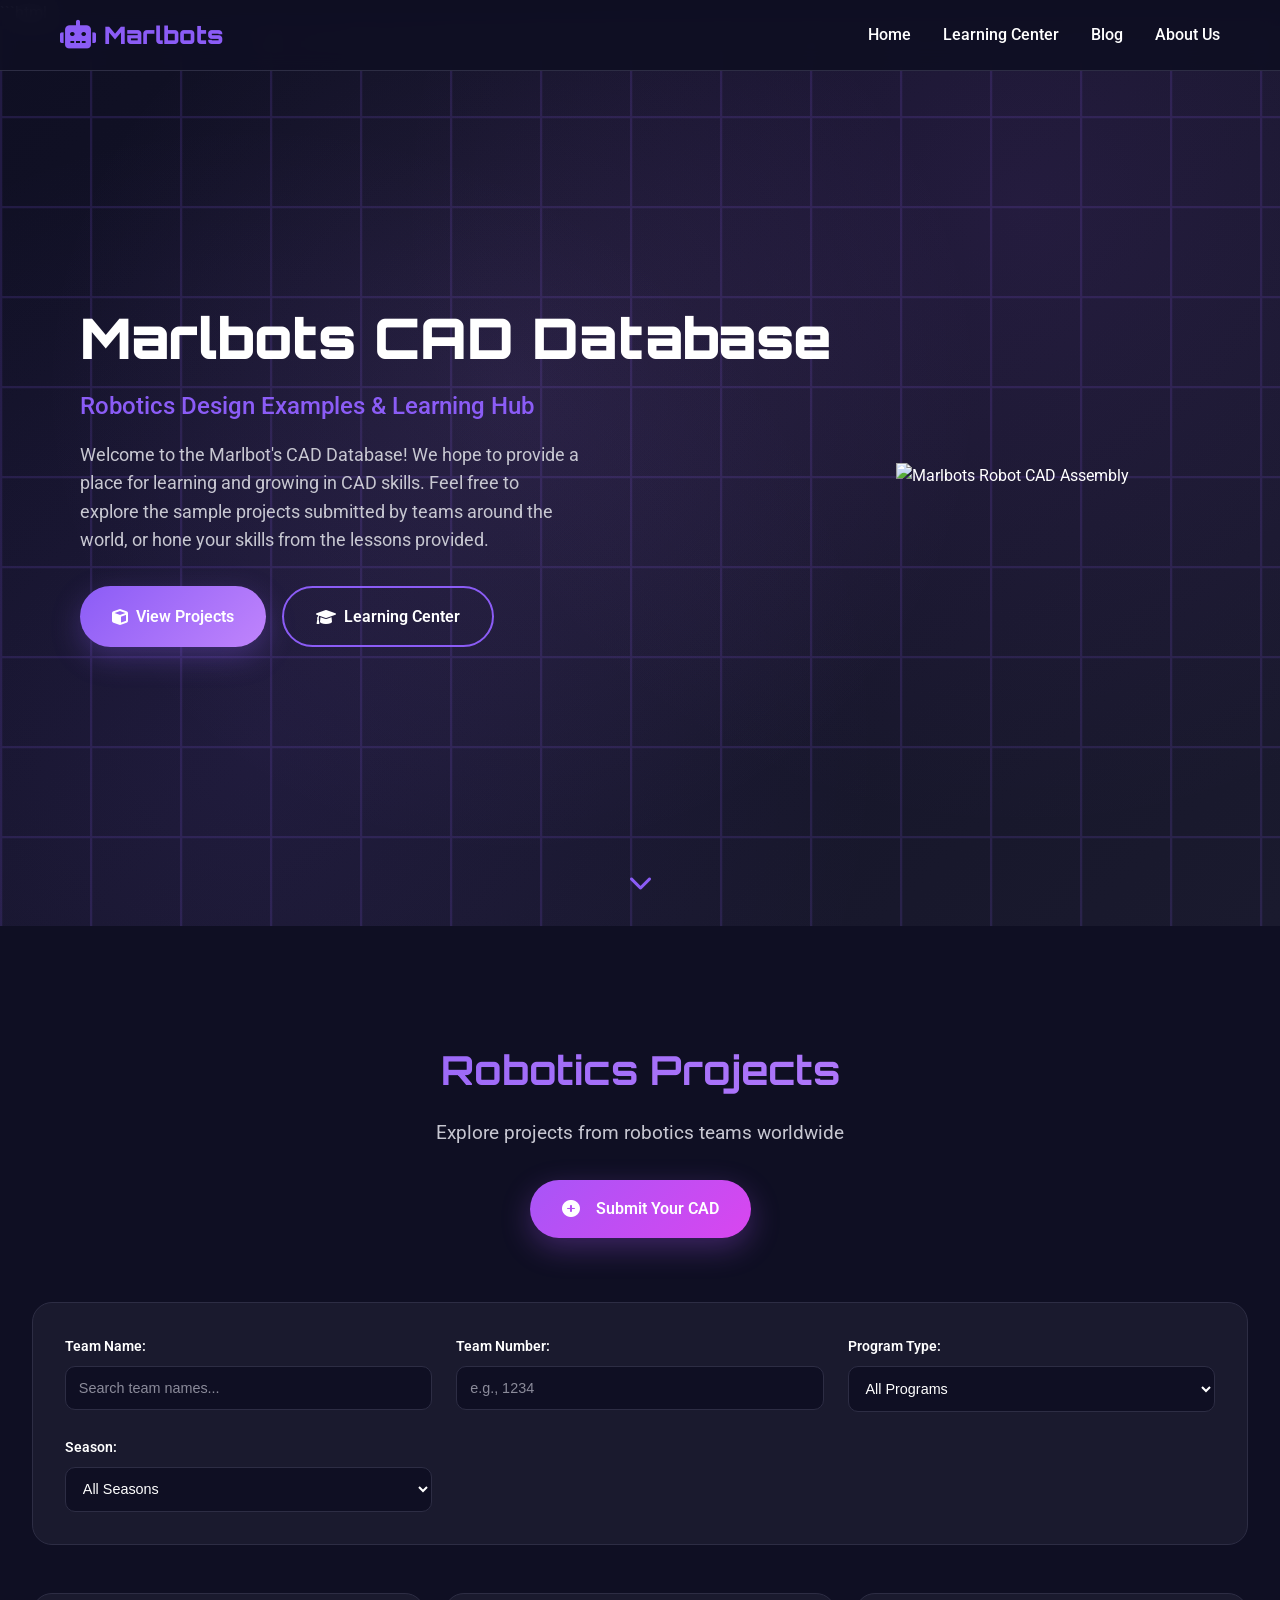
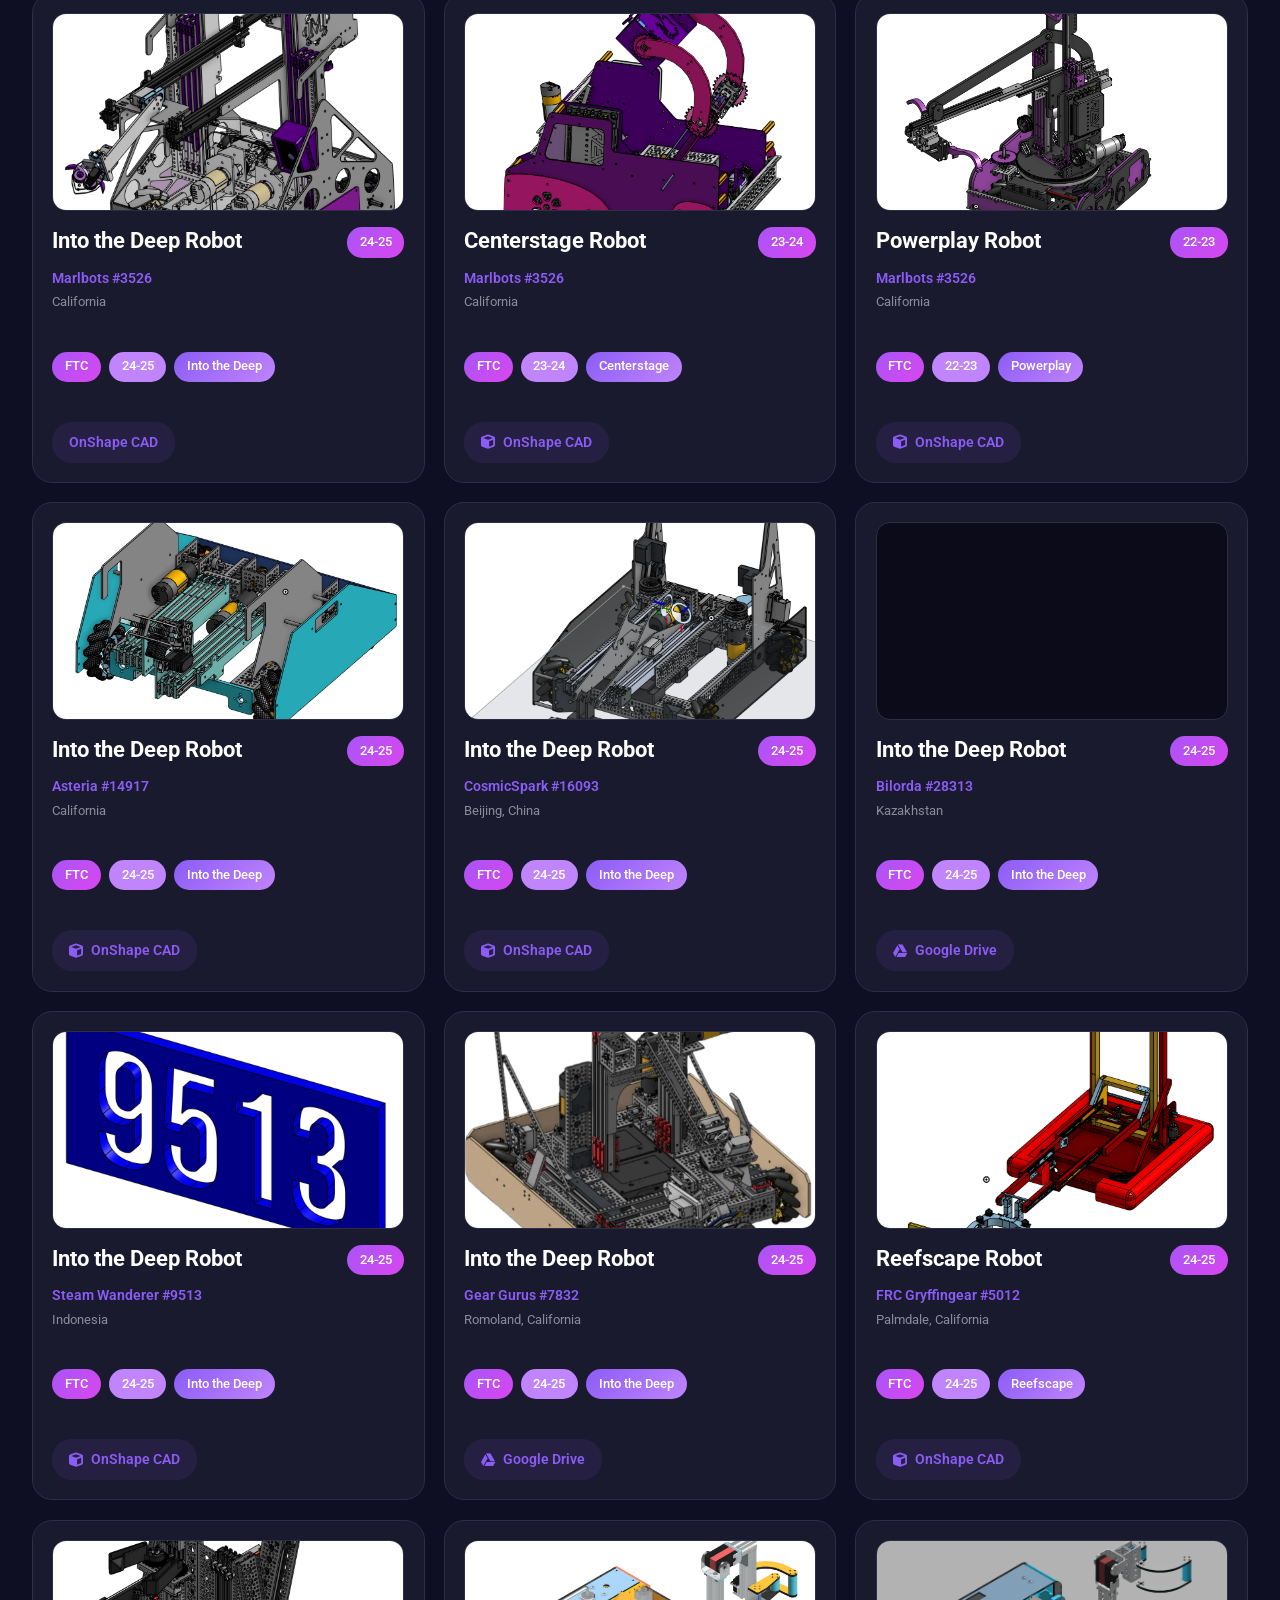
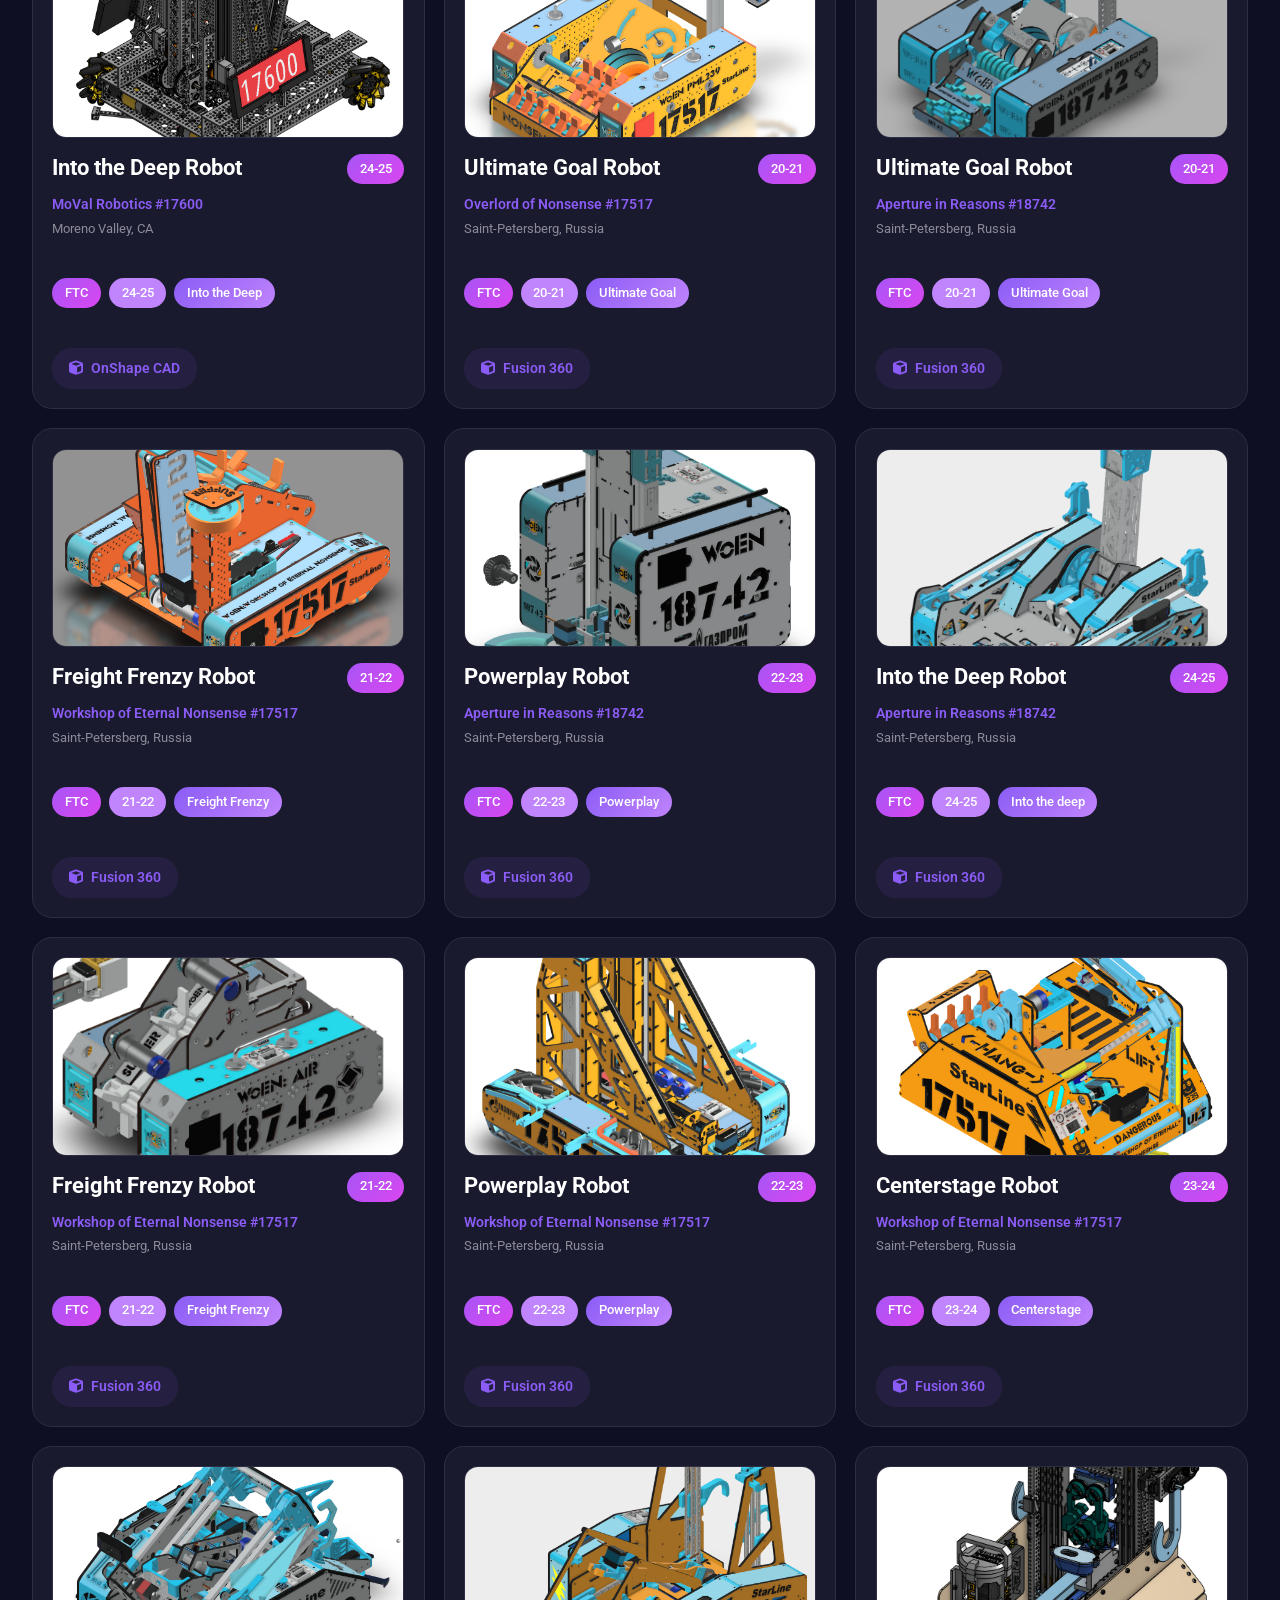
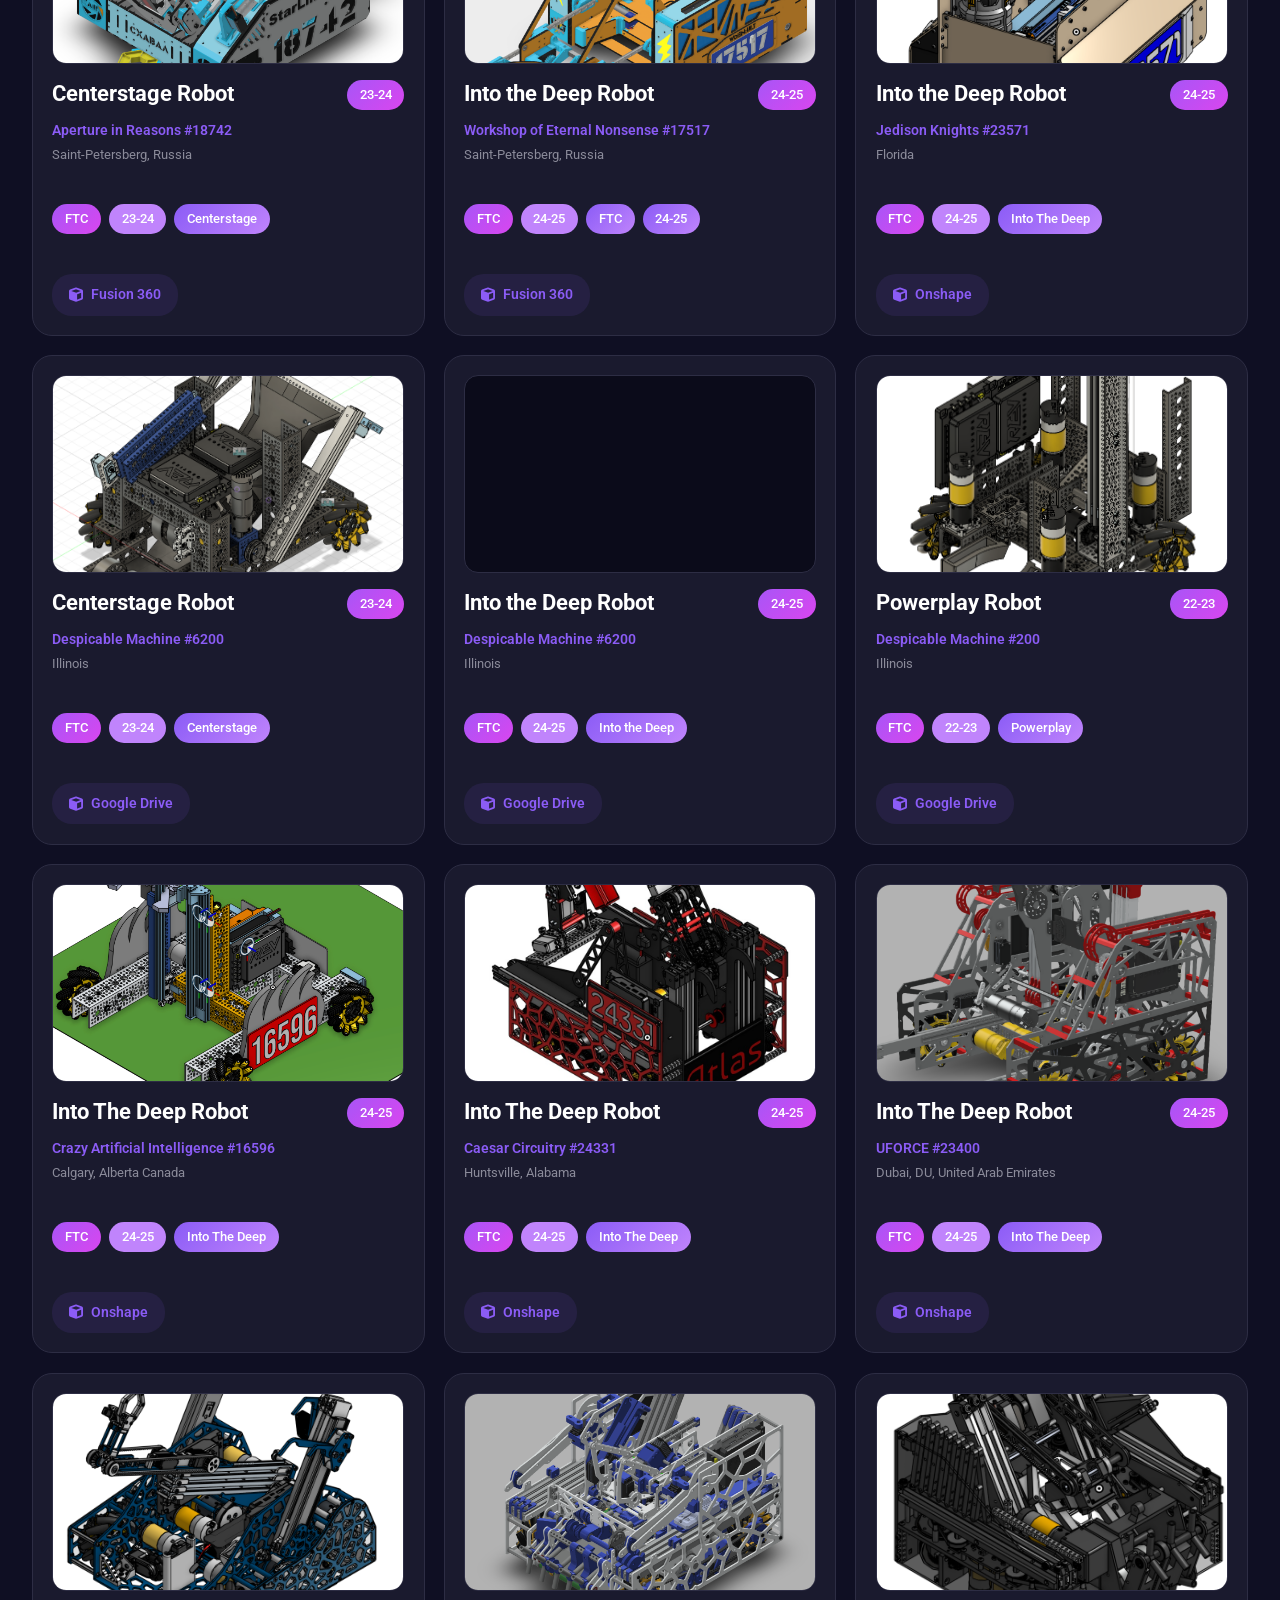
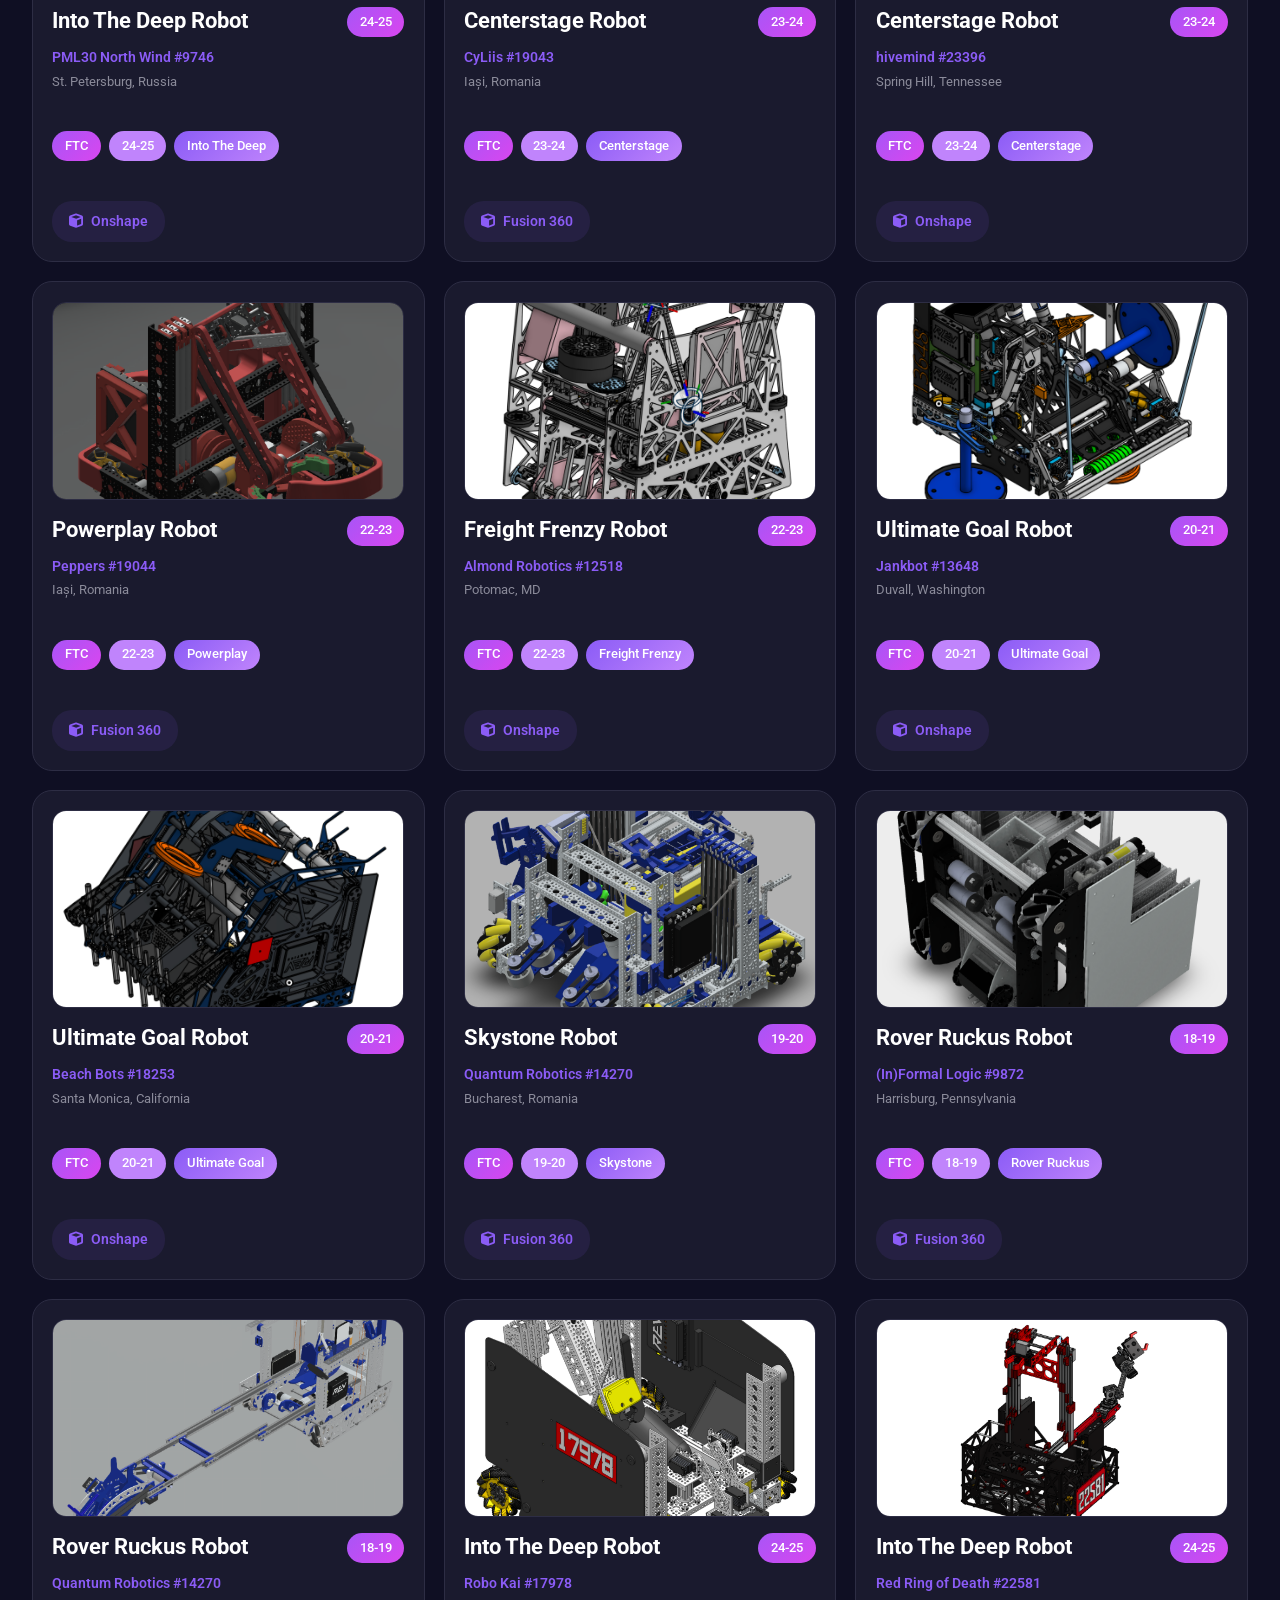
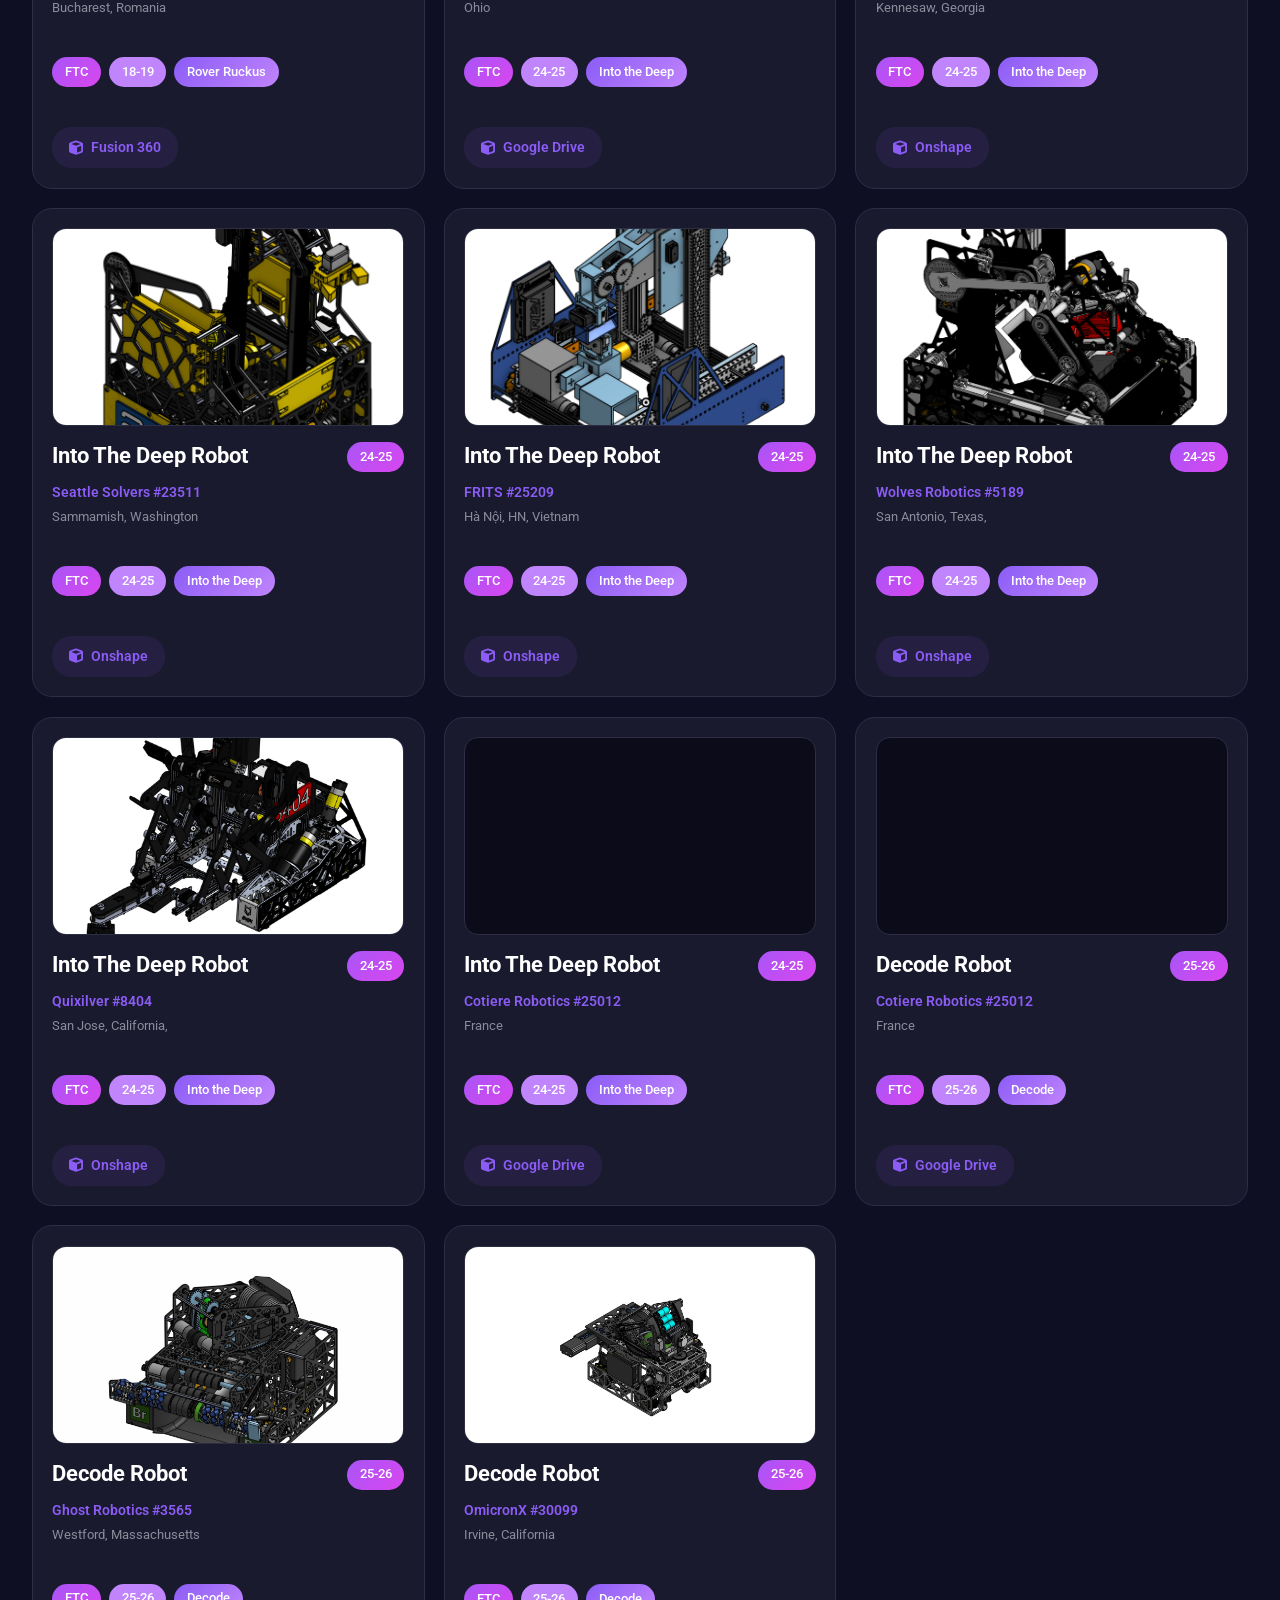
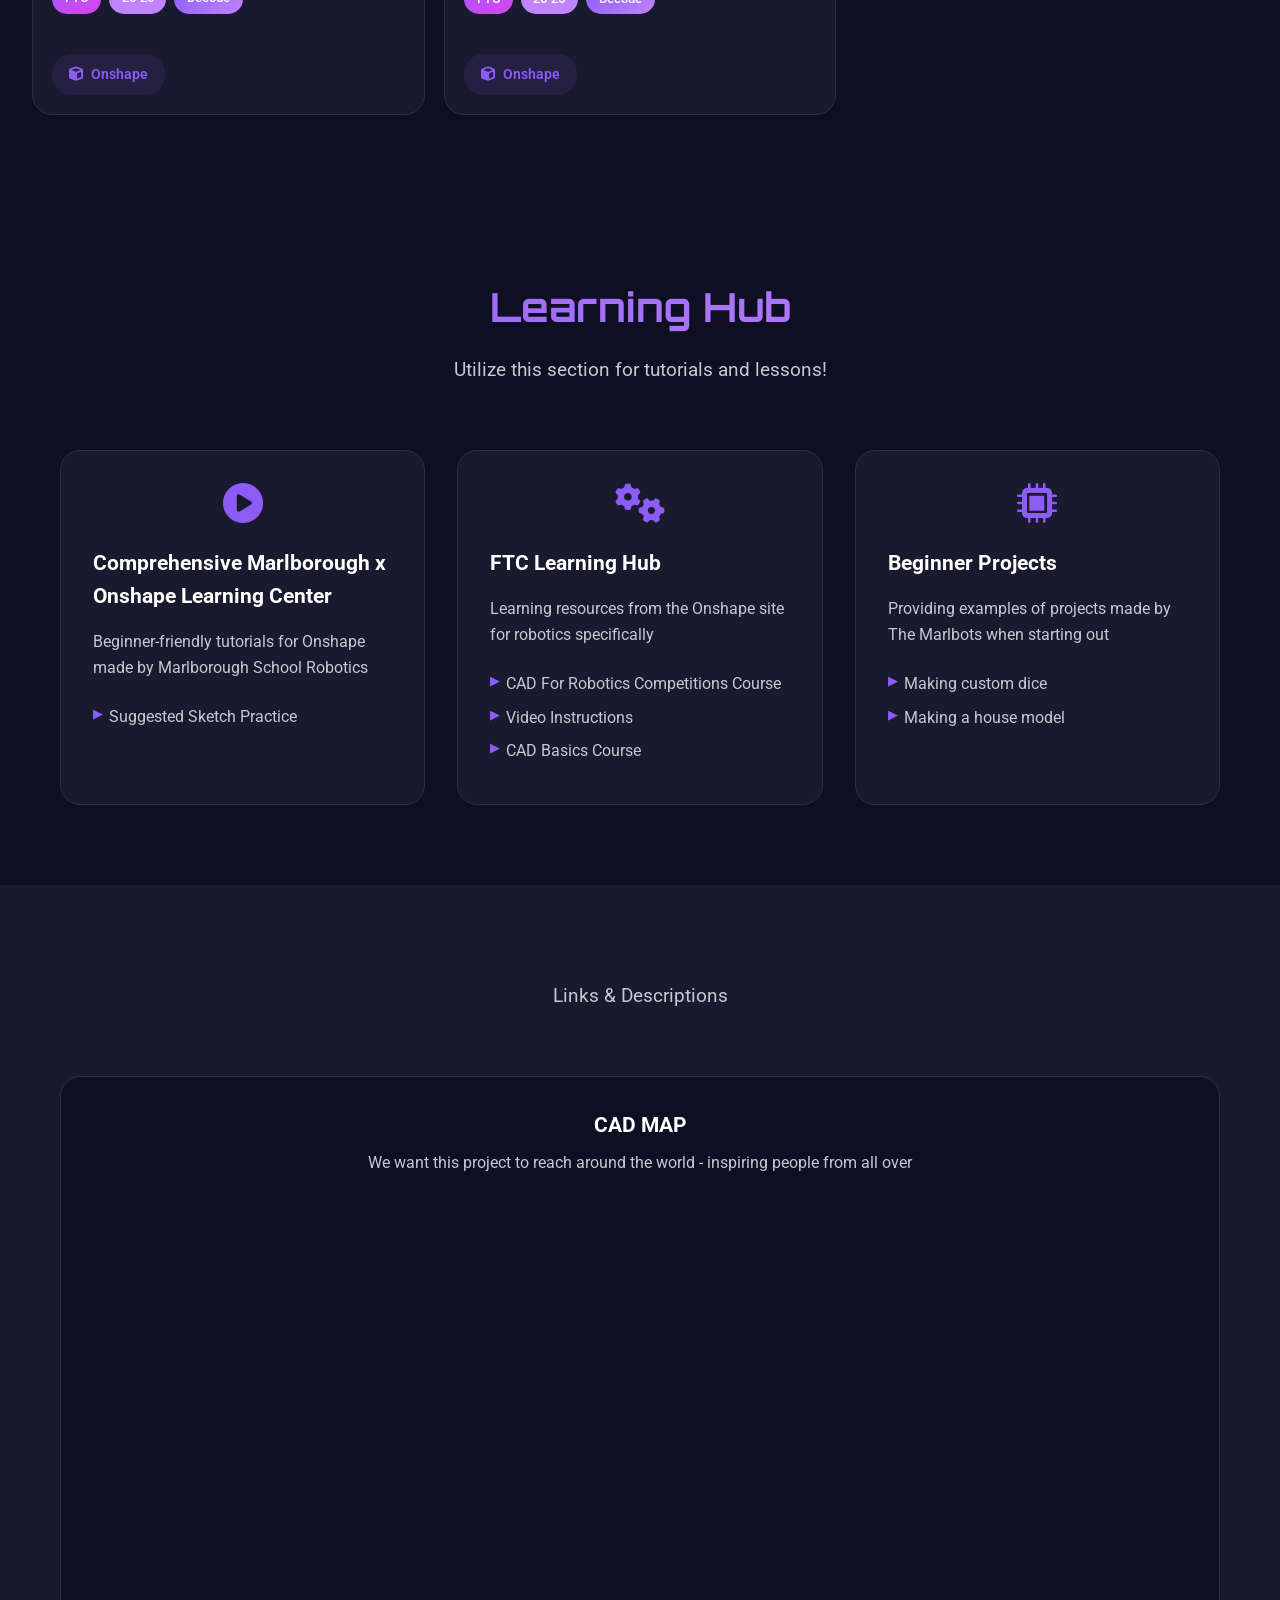
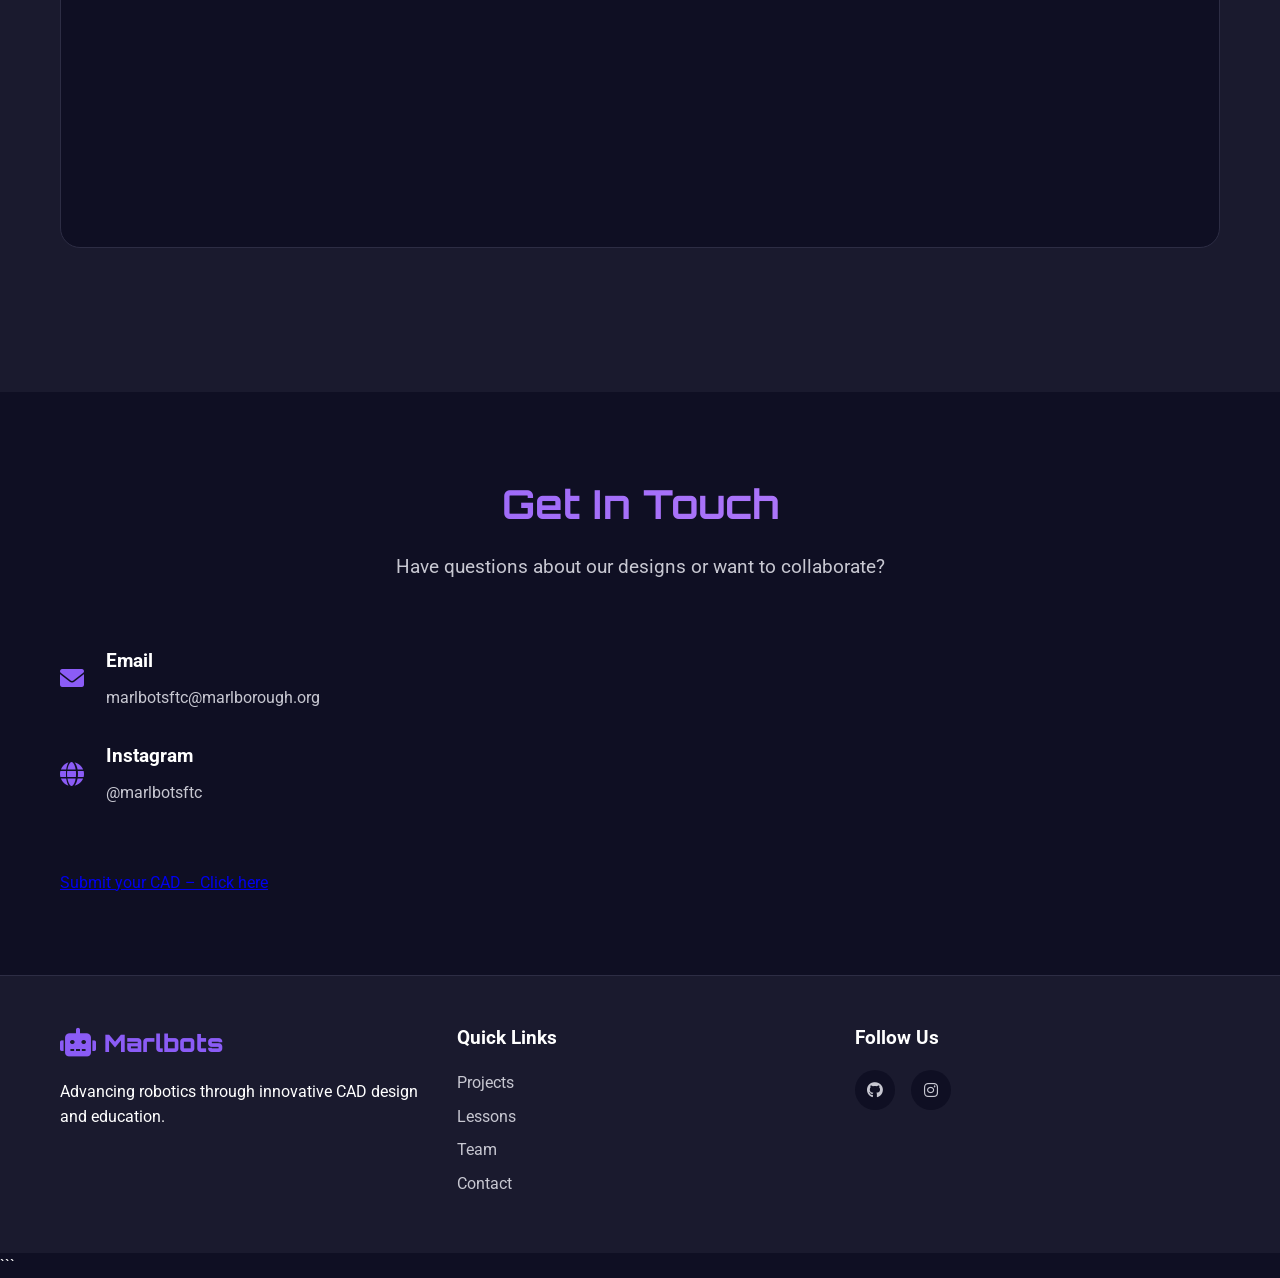
==== commit 31eb7ad1: "Refactor robot visual structure in index.html Removed unnecessary divs for robot body and limbs." ====
--- a/index.html
+++ b/index.html
@@ -128,22 +128,13 @@
         </div>
 
 
-        <div class="hero-visual">
-
-            <div class="robot-animation">
-
-                <div class="robot-body">
-
-                    <div class="robot-head"></div>
-                    <div class="robot-torso"></div>
-
-                    <div class="robot-arm left"></div>
-                    <div class="robot-arm right"></div>
-
-                    <div class="robot-leg left"></div>
-                    <div class="robot-leg right"></div>
-
-                </div>
+     <div class="hero-visual">
+
+    <div class="robot-image-container">
+        <img src="robot.png" alt="Marlbots Robot CAD Assembly">
+    </div>
+
+</div>
 
             </div>
 
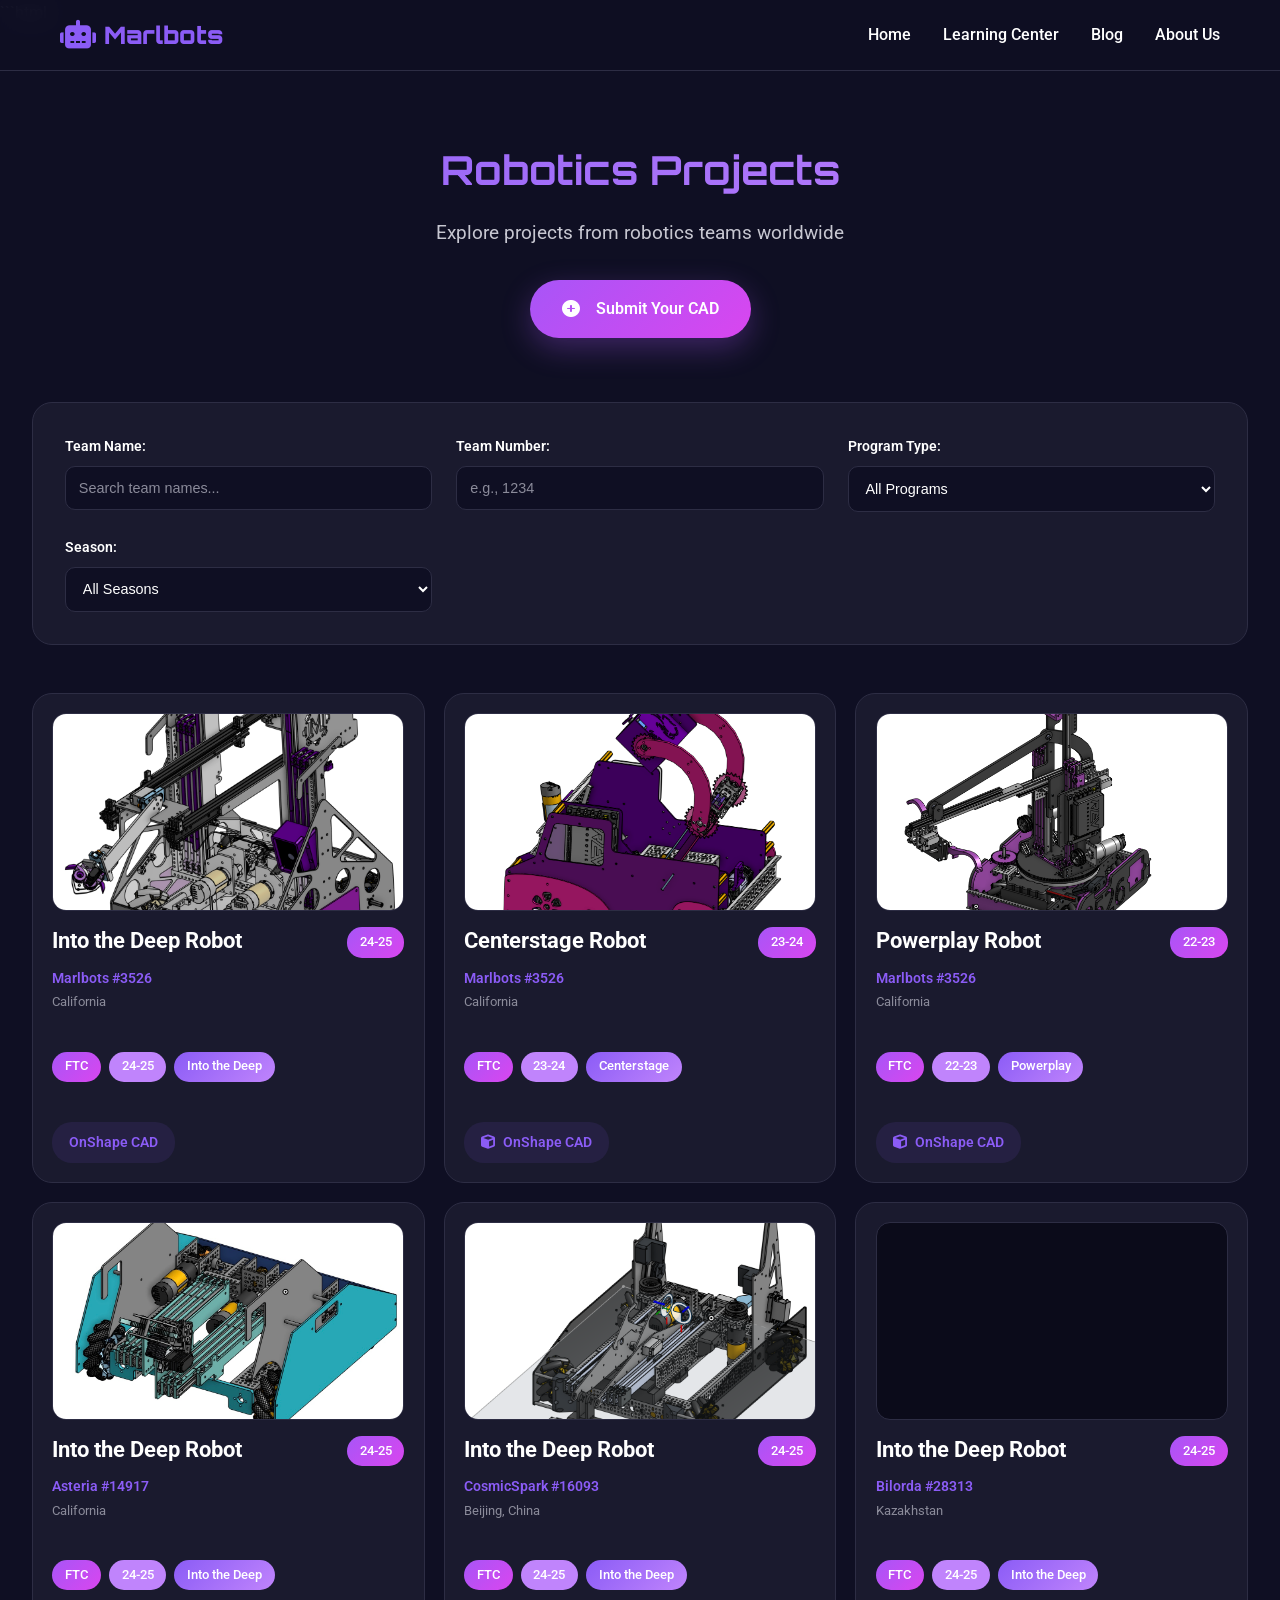
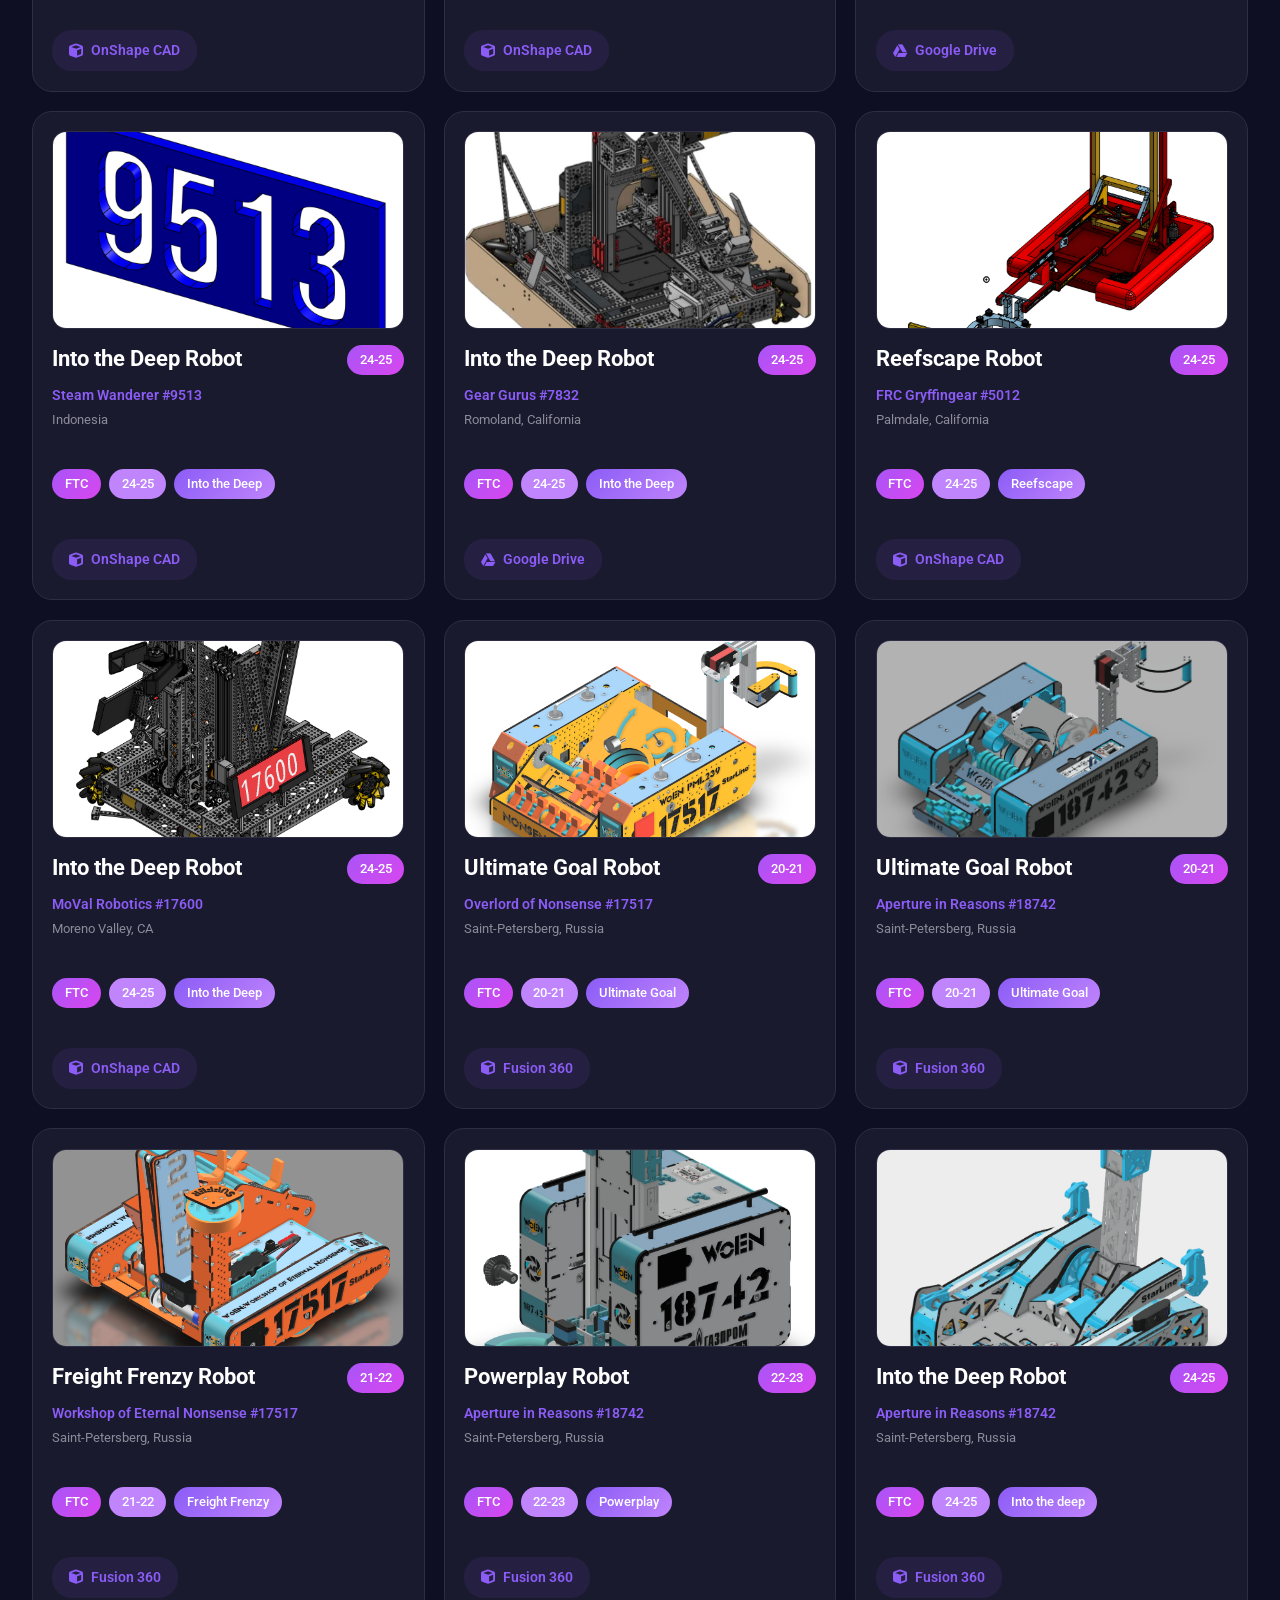
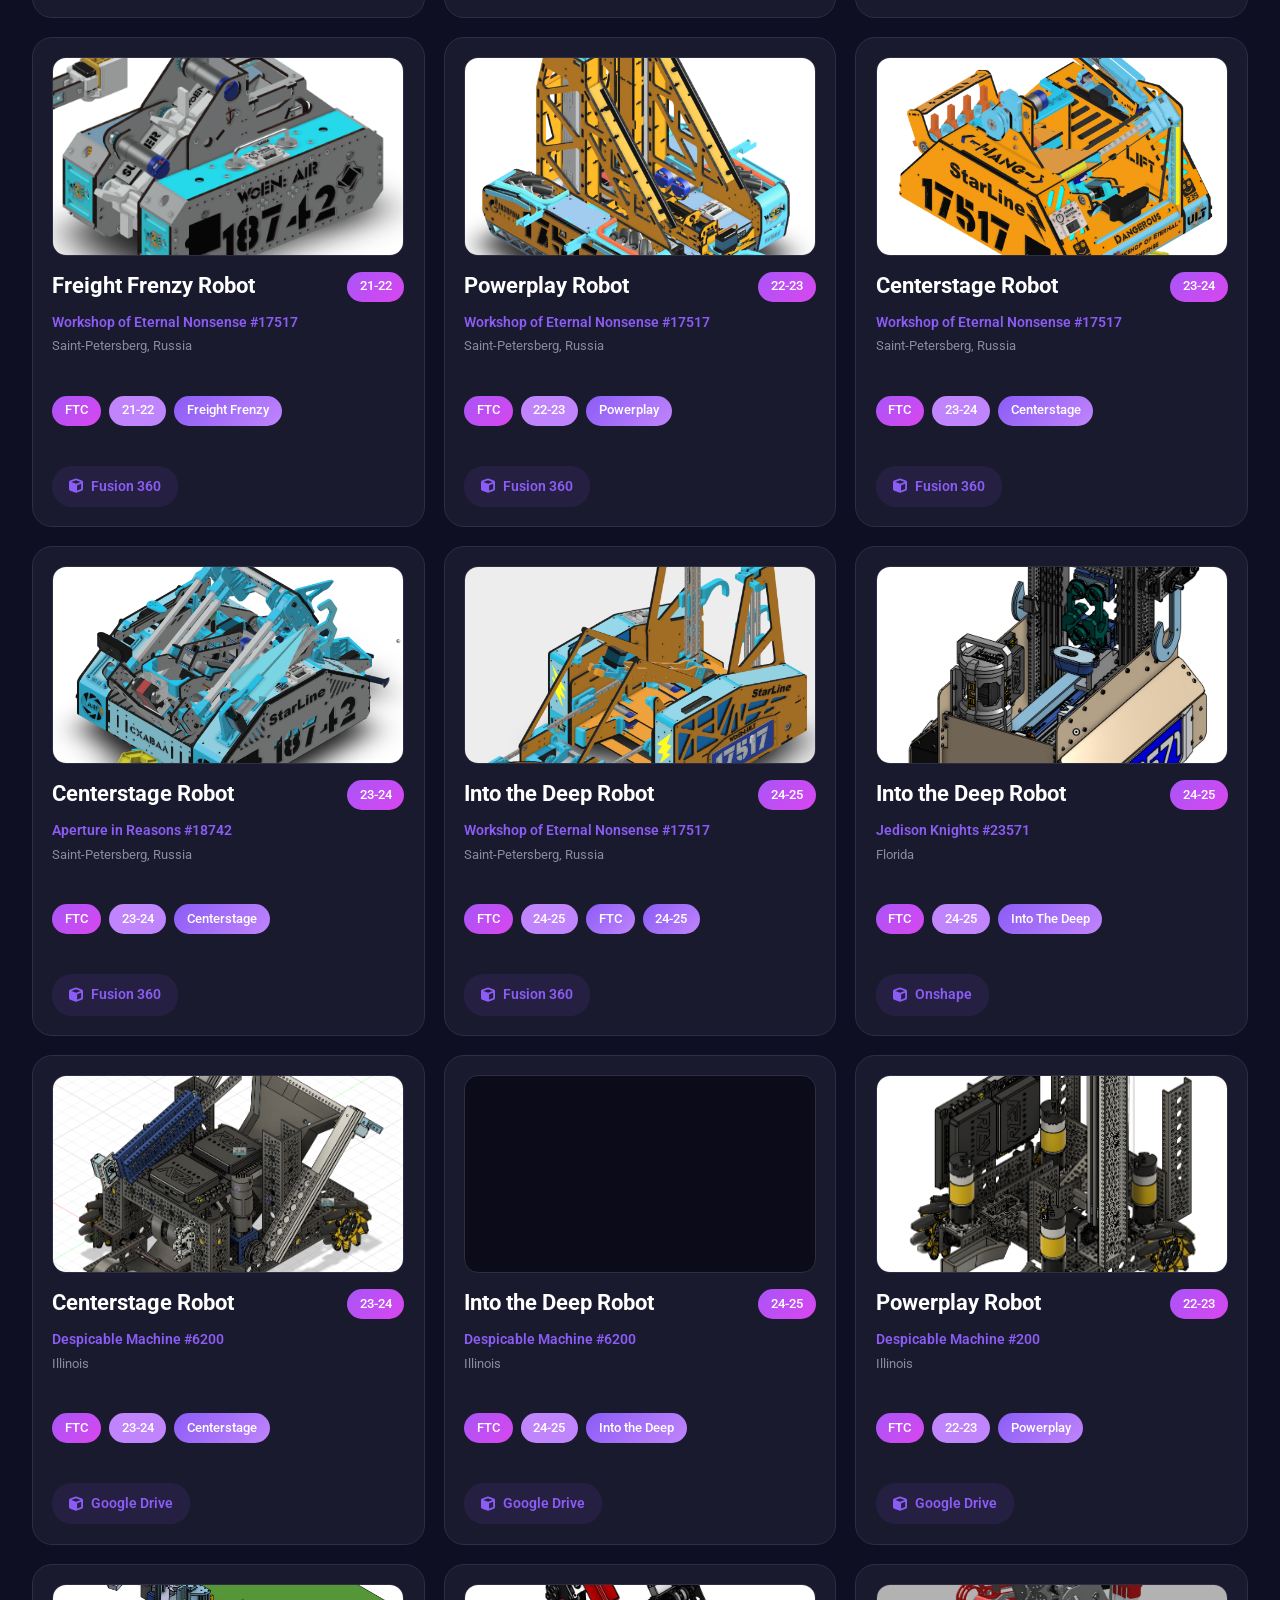
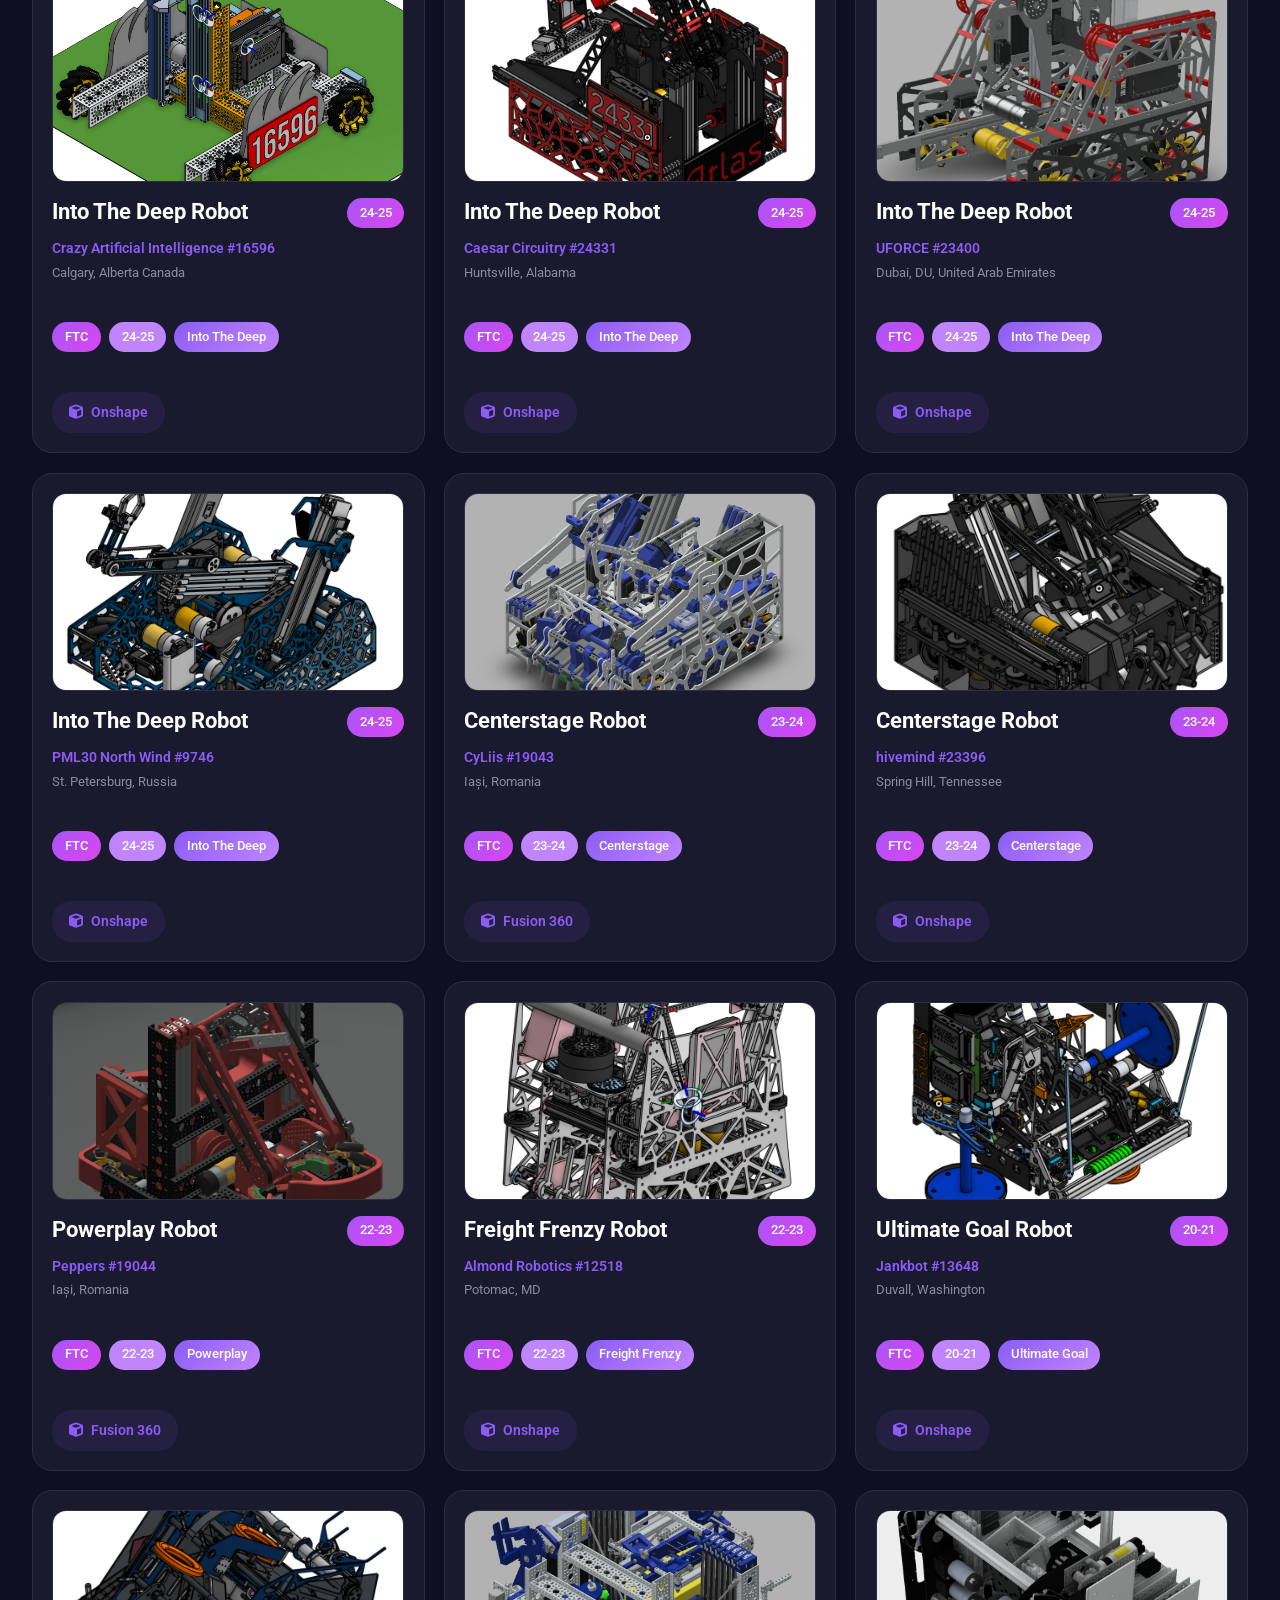
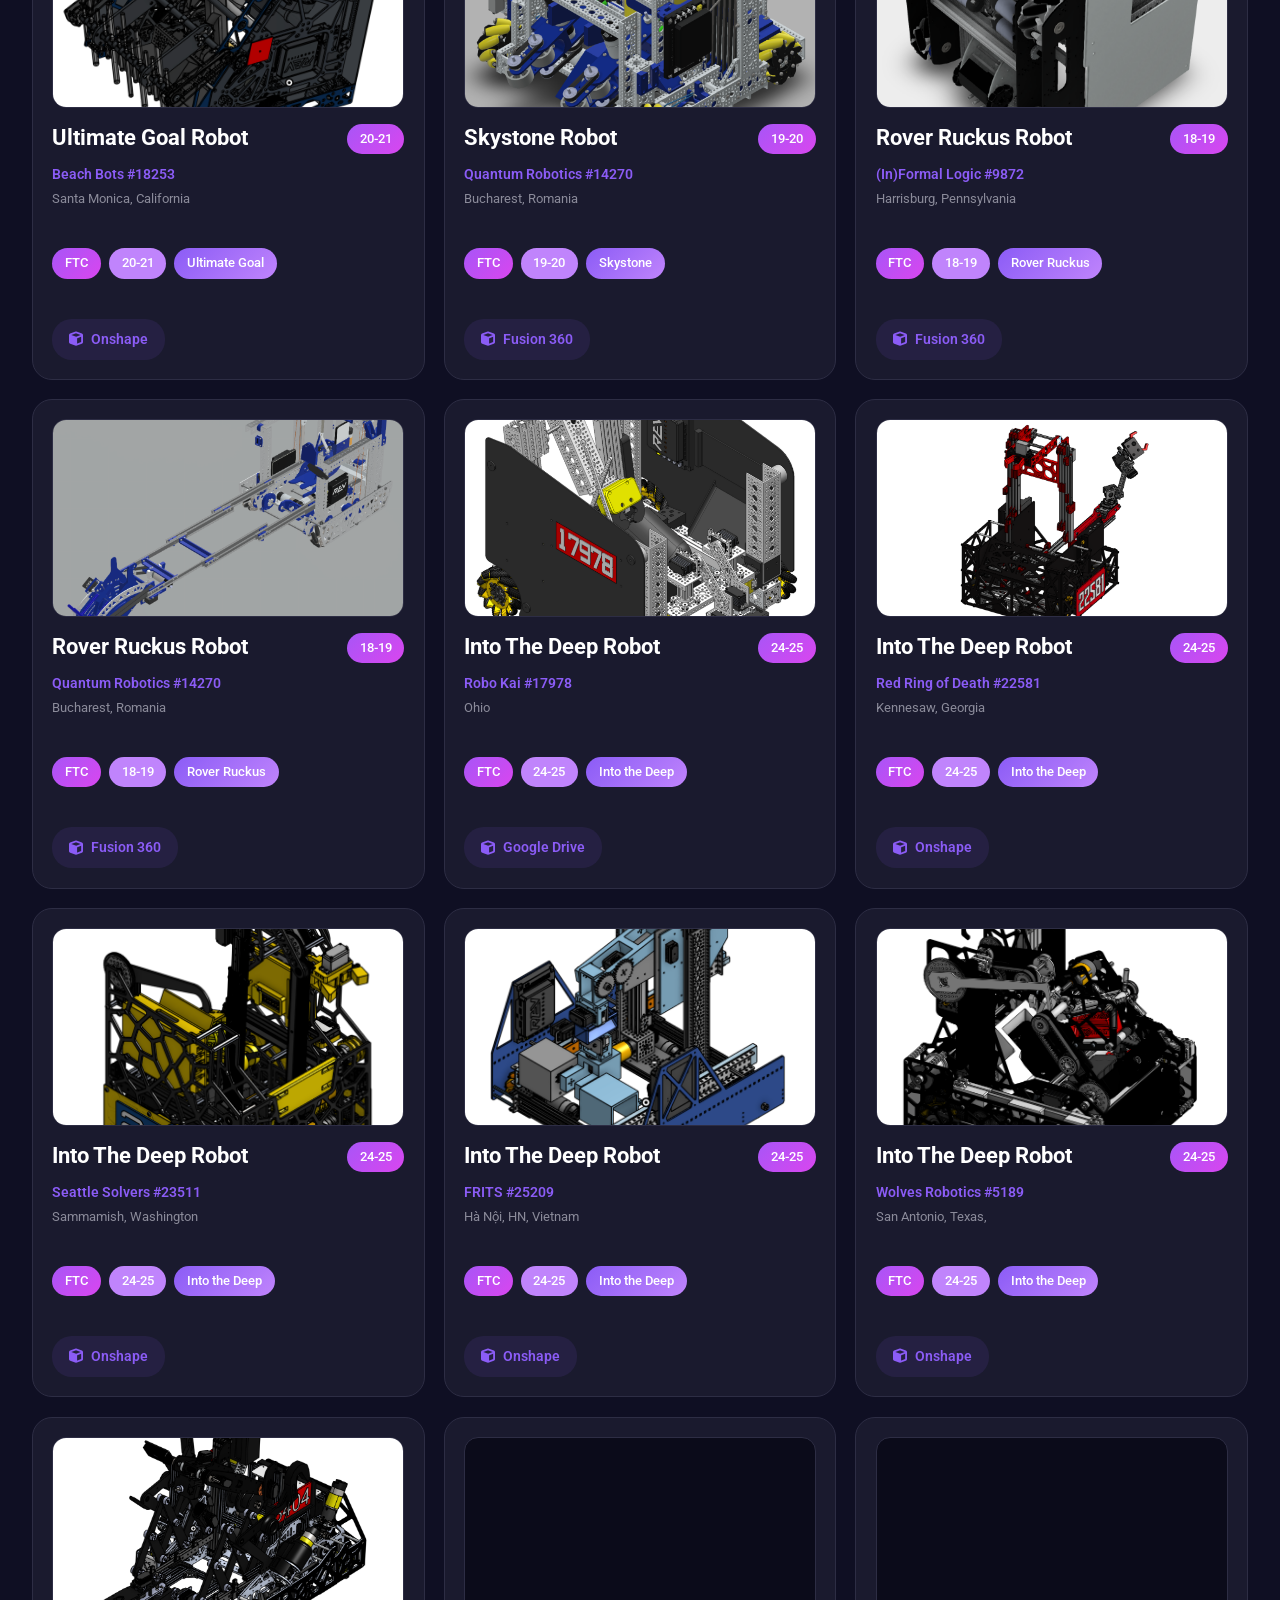
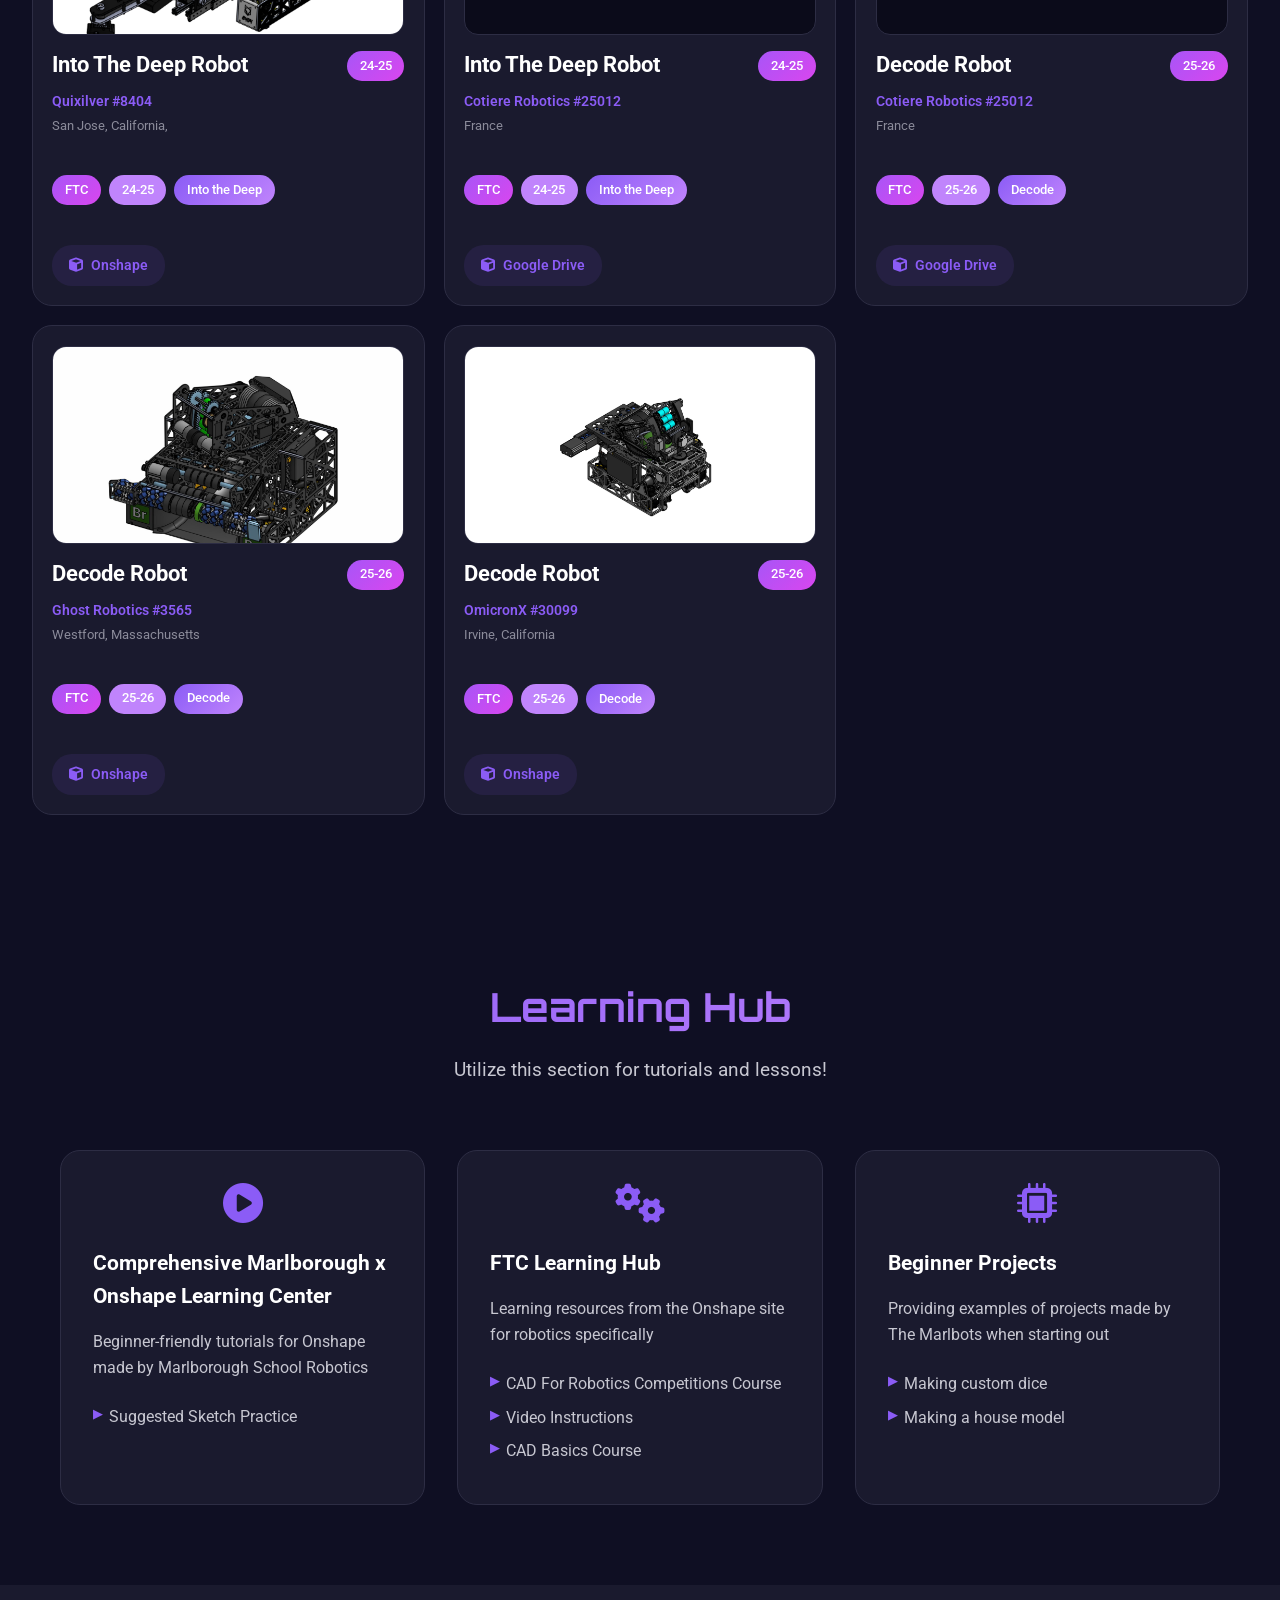
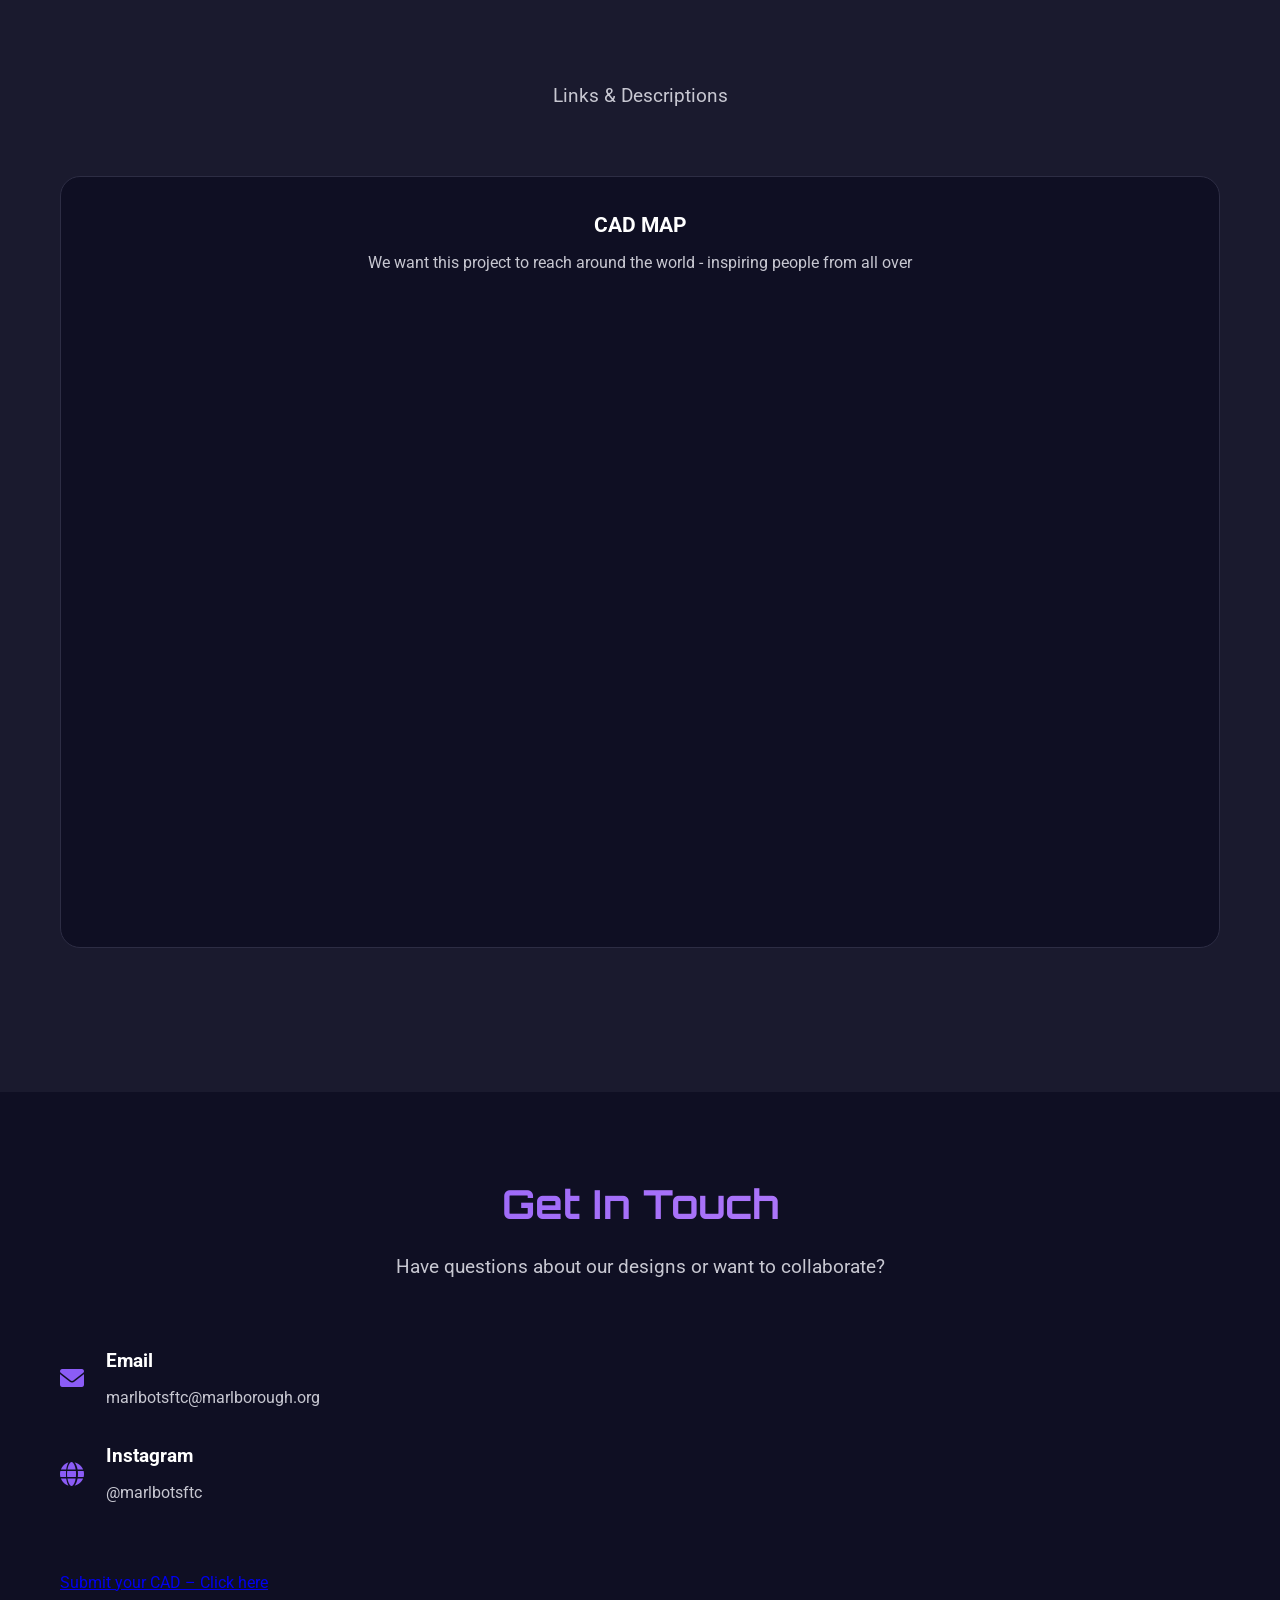
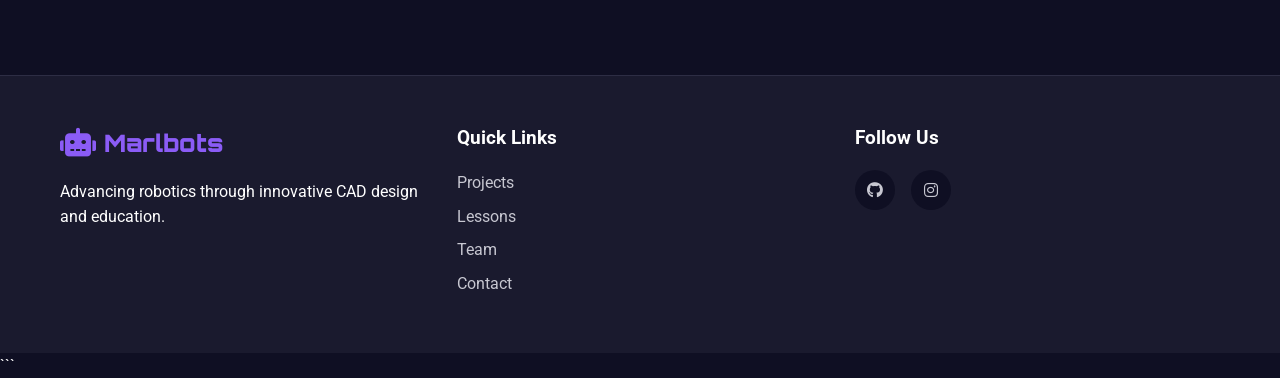
==== commit f42cc8bd: "Update index.html" ====
--- a/index.html
+++ b/index.html
@@ -87,70 +87,6 @@
 
 
 <!-- ==================================================
-     HERO
-================================================== -->
-
-<section id="home" class="hero">
-
-    <div class="hero-content">
-
-        <div class="hero-text">
-
-            <h1 class="hero-title">
-                Marlbots CAD Database
-            </h1>
-
-            <p class="hero-subtitle">
-                Robotics Design Examples & Learning Hub
-            </p>
-
-            <p class="hero-description">
-                Welcome to the Marlbot's CAD Database!
-                We hope to provide a place for learning and growing in CAD skills.
-                Feel free to explore the sample projects submitted by teams around the world,
-                or hone your skills from the lessons provided.
-            </p>
-
-            <div class="hero-buttons">
-
-                <a href="#projects" class="btn btn-primary">
-                    <i class="fas fa-cube"></i>
-                    View Projects
-                </a>
-
-                <a href="learning-center.html" class="btn btn-secondary">
-                    <i class="fas fa-graduation-cap"></i>
-                    Learning Center
-                </a>
-
-            </div>
-
-        </div>
-
-
-     <div class="hero-visual">
-
-    <div class="robot-image-container">
-        <img src="robot.png" alt="Marlbots Robot CAD Assembly">
-    </div>
-
-</div>
-
-            </div>
-
-        </div>
-
-    </div>
-
-
-    <div class="scroll-indicator">
-        <i class="fas fa-chevron-down"></i>
-    </div>
-
-</section>
-
-
-<!-- ==================================================
      PROJECTS
 ================================================== -->
 
--- a/styles.css
+++ b/styles.css
@@ -1619,3 +1619,57 @@
     }
 
 }
+
+/* ================================
+   HERO CAD IMAGE FIX
+================================ */
+
+.hero-visual {
+    width: 45%;
+    display: flex;
+    justify-content: center;
+    align-items: center;
+    flex-shrink: 0;
+}
+
+.robot-image-container {
+    width: 100%;
+    max-width: 500px;
+    aspect-ratio: 1 / 1;
+    display: flex;
+    justify-content: center;
+    align-items: center;
+}
+
+.robot-image-container img {
+    width: 100%;
+    height: 100%;
+    object-fit: contain;
+    display: block;
+}
+
+/* Keep the original hero text area stable */
+.hero-text {
+    flex: 1;
+}
+
+/* Desktop hero spacing */
+@media (min-width: 769px) {
+    .hero-content {
+        display: flex;
+        align-items: center;
+        gap: 60px;
+    }
+}
+
+/* Mobile */
+@media (max-width: 768px) {
+    .hero-visual {
+        width: 100%;
+    }
+
+    .robot-image-container {
+        width: 90%;
+        max-width: 450px;
+    }
+}
